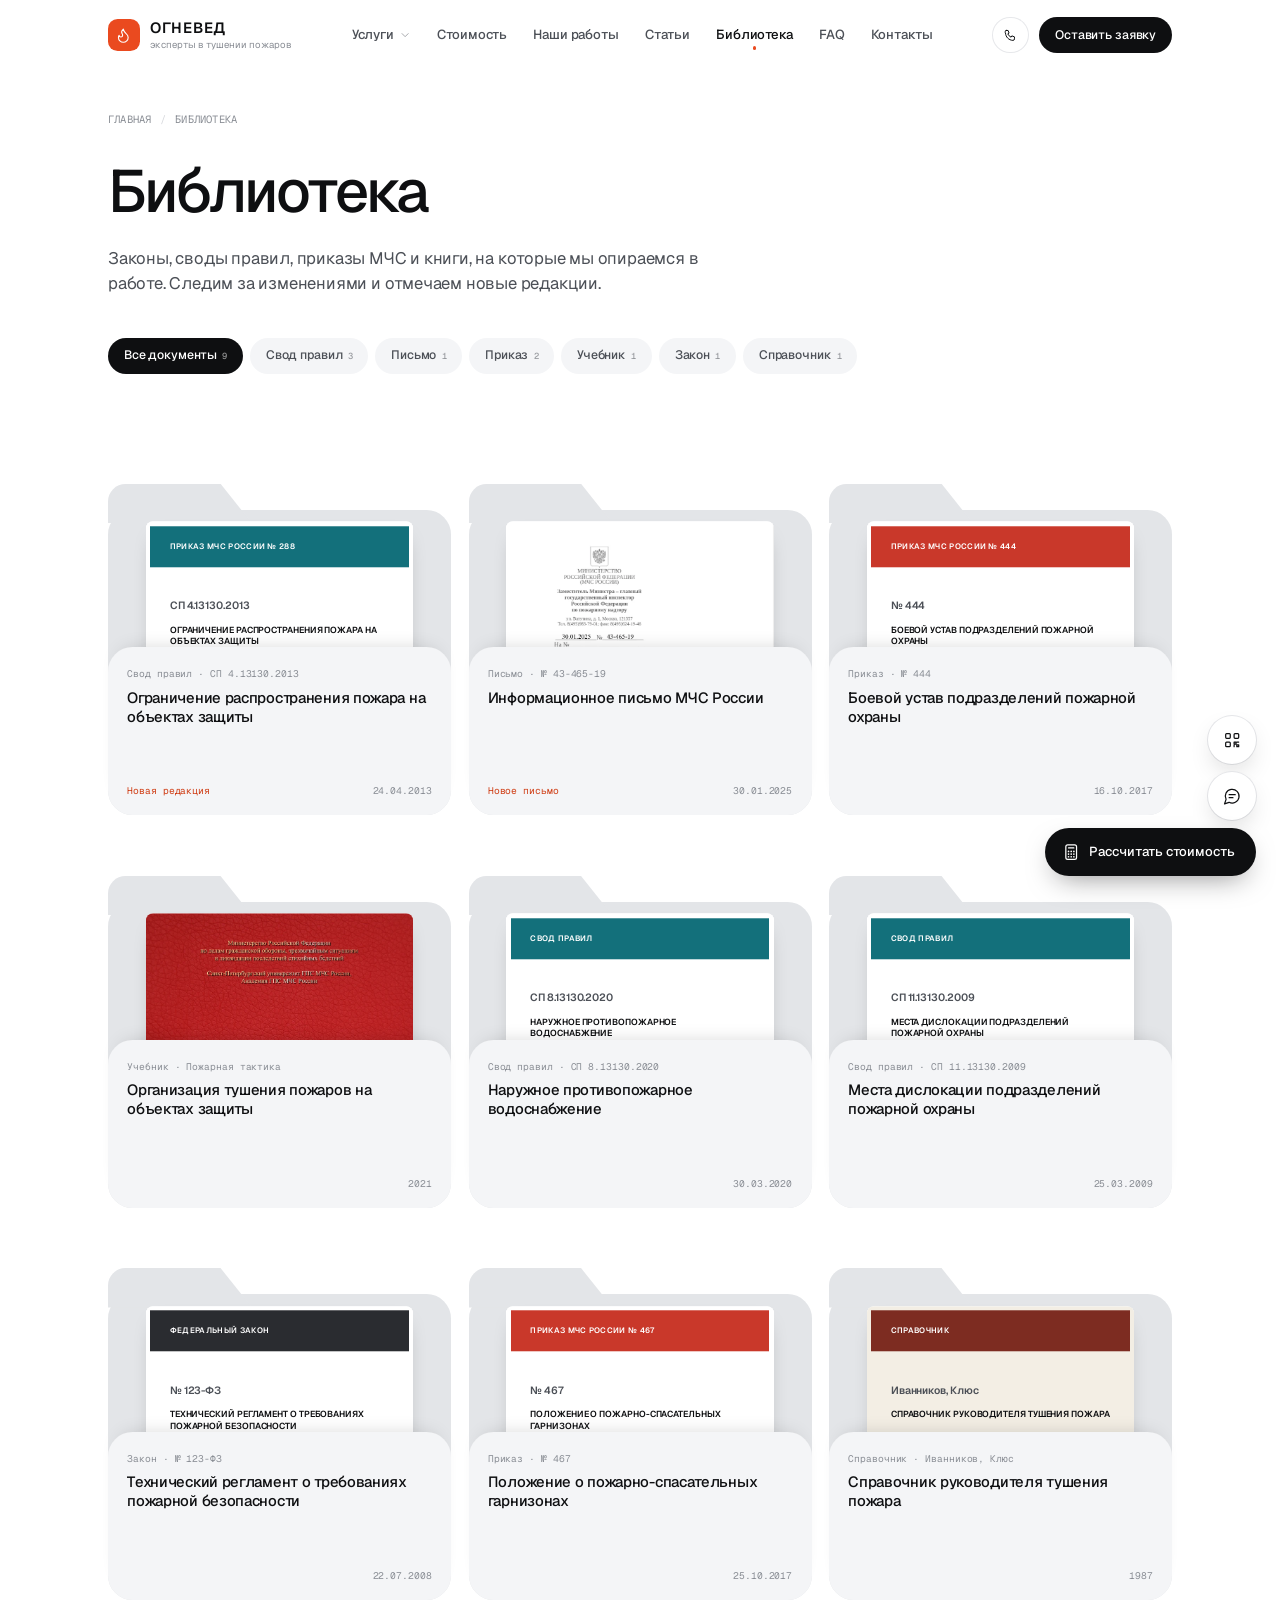
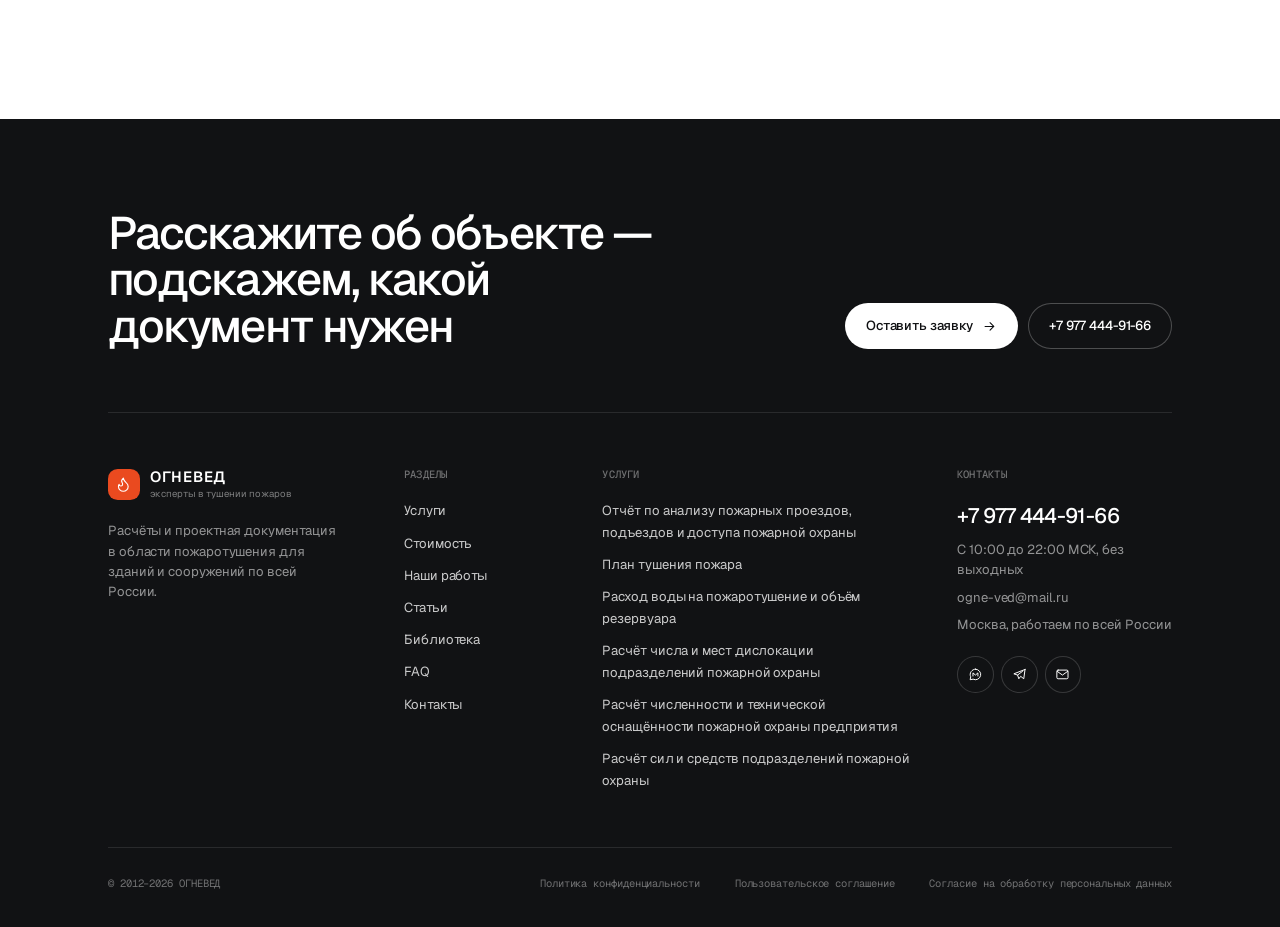
==== biblioteka.html @ 1852f943 "ОГНЕВЕД: превью главной" ====
<!doctype html>
<html lang="ru">
<head>
<meta name="robots" content="noindex, nofollow">
<meta charset="utf-8">
<meta name="viewport" content="width=device-width, initial-scale=1">
<title>Библиотека — ОГНЕВЕД</title>
<link rel="icon" href="favicon.svg" type="image/svg+xml">
<link rel="preconnect" href="https://fonts.googleapis.com"><link rel="preconnect" href="https://fonts.gstatic.com" crossorigin>
<link href="https://fonts.googleapis.com/css2?family=Geist:wght@300..700&family=Geist+Mono:wght@400;500&display=swap" rel="stylesheet">
<link rel="stylesheet" href="css/base.css">
<link rel="stylesheet" href="css/parts.css">
<link rel="stylesheet" href="css/pages.css">
</head>
<body class="inner">
<header class="hdr" id="hdr"></header>
<main id="page" data-page="biblioteka"></main>
<footer class="ftr" id="ftr"></footer>
<script src="js/data.js"></script>
<script src="js/texts.js"></script>
<script src="js/ui.js"></script>
<script src="js/cards.js"></script>
<script src="js/pages.js"></script>
</body>
</html>
---- css/base.css ----
/* ОГНЕВЕД — дизайн-система прототипа.
   Шрифт — гротеск Geist (заголовки 500 с плотным трекингом, текст 400), подписи и цифры-метки — Geist Mono.
   Масштаб: 1rem = 16px на 1920 и растёт до 2560; контейнер 76rem (≈ 18 % поля с каждой стороны). */
:root {
  --ink: #0e0f11;
  --ink-2: #4c5057;
  --mute: #8a8e95;
  --mute-2: #a3a7ad;
  --line: #e7e8eb;
  --line-2: #d6d8dc;
  --soft: #f4f5f7;
  --soft-2: #eceef1;
  --white: #fff;
  --acc: #ea4a1f;
  --acc-2: #cf3c13;
  --acc-soft: rgba(234, 74, 31, .08);
  --dark: #111214;
  --dark-2: #1a1b1e;
  --dark-3: #25272b;
  --r-sm: .75rem;
  --r: 1.25rem;
  --r-lg: 1.75rem;
  --wrap: 76rem;
  --hdr: 5rem;
  --f: 'Geist', system-ui, -apple-system, 'Segoe UI', sans-serif;
  --f-mono: 'Geist Mono', ui-monospace, 'SFMono-Regular', Menlo, Consolas, monospace;
  --ease: cubic-bezier(.22, .61, .36, 1);
  --ease-out: cubic-bezier(.16, 1, .3, 1);
}
html { font-size: 15px; -webkit-text-size-adjust: 100%; scroll-behavior: smooth; scroll-padding-top: calc(var(--hdr) + 1.5rem); }
@media (min-width: 1280px) { html { font-size: 14px; } }
@media (min-width: 1700px) { html { font-size: calc(100vw / 120); } }
@media (min-width: 2561px) { html { font-size: 21.333px; } }
*, *::before, *::after { box-sizing: border-box; }
body { margin: 0; font: 400 1rem/1.55 var(--f); letter-spacing: -.006em; color: var(--ink); background: var(--white); -webkit-font-smoothing: antialiased; -moz-osx-font-smoothing: grayscale; text-rendering: optimizeLegibility; }
img, svg { display: block; max-width: 100%; }
img { height: auto; }
a { color: inherit; text-decoration: none; }
button, input, textarea, select { font: inherit; color: inherit; letter-spacing: inherit; }
button { cursor: pointer; background: none; border: 0; padding: 0; }
h1, h2, h3, h4, p, figure, dl, dd { margin: 0; }
ul, ol { margin: 0; padding: 0; list-style: none; }
::selection { background: var(--acc); color: #fff; }
:focus-visible { outline: 2px solid var(--acc); outline-offset: 3px; border-radius: .375rem; }

.wrap { width: 100%; max-width: calc(var(--wrap) + 2.5rem); margin: 0 auto; padding: 0 1.25rem; }

/* ── типографика ── */
.h1 { font-size: 4.25rem; line-height: 1; font-weight: 500; letter-spacing: -.045em; }
.h2 { font-size: 3.25rem; line-height: 1.02; font-weight: 500; letter-spacing: -.042em; }
.h3 { font-size: 1.5rem; line-height: 1.2; font-weight: 500; letter-spacing: -.025em; }
.h1 em, .h2 em, .h3 em { font-style: normal; color: var(--mute-2); }
.lead { font-size: 1.1875rem; line-height: 1.5; color: var(--ink-2); letter-spacing: -.012em; }
.muted { color: var(--mute); }
.mono { font-family: var(--f-mono); letter-spacing: 0; }
.eyebrow { display: inline-flex; align-items: center; gap: .625rem; font: 500 .75rem/1 var(--f-mono); letter-spacing: .02em; text-transform: uppercase; color: var(--mute); }
.eyebrow::before { content: ''; flex: none; width: .375rem; height: .375rem; border-radius: 1px; background: var(--acc); }
.eyebrow--pill { padding: .6875rem 1.125rem; border: 1px solid var(--line); border-radius: 99px; background: #fff; }

/* ── секции ── */
.sec { padding: 8.5rem 0; position: relative; }
.sec + .sec { padding-top: 0; }
.sec--soft { background: var(--soft); }
.sec--soft + .sec, .sec + .sec--soft { padding-top: 8.5rem; }
/* шапка блока: метка — заголовок — пояснение */
.sh { display: grid; grid-template-columns: 13rem minmax(0, 1fr) 21rem; align-items: start; gap: 1.5rem 2.5rem; margin-bottom: 4.5rem; }
.sh > div:first-child { display: contents; }
.sh .eyebrow { grid-column: 1; padding-top: 1.0625rem; }
.sh .h2 { grid-column: 2; max-width: 40rem; }
.sh:not(:has(.sh-r)) .h2 { grid-column: 2 / -1; }
.sh-r { grid-column: 3; display: grid; gap: 1.5rem; justify-items: start; align-self: end; padding-bottom: .375rem; }
.sh-r .lead { font-size: 1rem; line-height: 1.55; color: var(--ink-2); letter-spacing: -.006em; }

/* ── кнопки: в покое нейтральные, при наведении заливаются акцентом ── */
.btn { position: relative; display: inline-flex; align-items: center; justify-content: center; gap: .625rem; height: 3.25rem; padding: 0 1.5rem; border-radius: 99px; font-weight: 500; font-size: .9375rem; letter-spacing: -.01em; white-space: nowrap; overflow: hidden; isolation: isolate; transition: color .4s var(--ease), box-shadow .4s var(--ease), background-color .4s var(--ease), transform .4s var(--ease); }
.btn::before { content: ''; position: absolute; inset: 0; z-index: -1; border-radius: inherit; background: var(--acc); transform: translateY(101%); transition: transform .55s var(--ease-out); }
.btn:hover::before { transform: none; }
.btn:active { transform: scale(.98); }
.btn--dark { background: var(--ink); color: #fff; }
.btn--line { box-shadow: inset 0 0 0 1px var(--line-2); }
.btn--line:hover { color: #fff; box-shadow: none; }
.btn--white { background: #fff; color: var(--ink); }
.btn--white:hover { color: #fff; }
.btn--soft { background: var(--soft); }
.btn--soft:hover { color: #fff; }
.btn--sm { height: 2.625rem; padding: 0 1.125rem; font-size: .875rem; }
.btn--lg { height: 3.625rem; padding: 0 1.875rem; font-size: 1rem; }
.btn--acc { background: var(--acc); color: #fff; }
.btn--acc::before { background: var(--ink); }
.btn--full { width: 100%; }
.btn svg { width: 1.0625rem; height: 1.0625rem; flex: none; }
.btn .ar { transition: transform .45s var(--ease-out); }
.btn:hover .ar { transform: translateX(3px); }
/* круглая стрелка */
.rnd { position: relative; flex: none; width: 2.75rem; height: 2.75rem; border-radius: 50%; display: grid; place-items: center; background: #fff; box-shadow: inset 0 0 0 1px var(--line); transition: background .4s var(--ease), box-shadow .4s, color .4s; }
.rnd svg { width: 1rem; height: 1rem; transition: transform .45s var(--ease-out); }
.link { display: inline-flex; align-items: center; gap: .875rem; font-weight: 500; font-size: .9375rem; white-space: nowrap; }
.link:hover .rnd, .card:hover .rnd { background: var(--ink); color: #fff; box-shadow: none; }
.link:hover .rnd svg, .card:hover .rnd svg { transform: translateX(2px); }
/* подчёркивание текста-ссылки вырастает слева */
.u-line { background: linear-gradient(currentColor, currentColor) 0 100% / 0 1px no-repeat; transition: background-size .45s var(--ease-out); }
.u-line { background: none; transition: color .3s; }
.u-line:hover { color: var(--accent, #f5312a); }

/* ── шапка ── */
.hdr { position: sticky; top: 0; z-index: 50; height: var(--hdr); background: rgba(255, 255, 255, .86); backdrop-filter: saturate(1.6) blur(14px); -webkit-backdrop-filter: saturate(1.6) blur(14px); transition: box-shadow .3s, background-color .3s; }
.hdr.is-scrolled { box-shadow: 0 1px 0 var(--line); }
/* на главной шапка лежит прямо на первом экране, стекло появляется при прокрутке */
.home .hdr:not(.is-scrolled) { background: transparent; -webkit-backdrop-filter: none; backdrop-filter: none; }
.hdr .wrap { height: 100%; display: flex; align-items: center; gap: 2.5rem; }
.logo { display: flex; align-items: center; gap: .75rem; flex: none; }
.logo-m { width: 2.25rem; height: 2.25rem; border-radius: .6875rem; background: var(--acc); display: grid; place-items: center; color: #fff; flex: none; transition: transform .5s var(--ease-out); }
.logo:hover .logo-m { transform: rotate(-8deg); }
.logo-m svg { width: 1.1875rem; height: 1.1875rem; }
.logo b { display: block; font-size: 1.0625rem; font-weight: 600; letter-spacing: .05em; line-height: 1; }
.logo small { display: block; margin-top: .3125rem; font-size: .6875rem; line-height: 1; letter-spacing: 0; color: var(--mute); }
.nav { display: flex; align-items: center; gap: .125rem; margin: 0 auto; }
.nav > a, .nav .dd > a { position: relative; white-space: nowrap; display: flex; align-items: center; gap: .375rem; height: 2.625rem; padding: 0 .875rem; font-size: .9375rem; font-weight: 500; letter-spacing: -.012em; color: var(--ink-2); border-radius: 99px; transition: color .3s, background .3s; }
.nav > a:hover, .nav .dd:hover > a { color: var(--ink); background: rgba(15, 16, 18, .045); }
.nav a.is-on { color: var(--ink); }
.nav a.is-on::after { content: ''; position: absolute; left: 50%; bottom: .25rem; width: .25rem; height: .25rem; margin-left: -.125rem; border-radius: 50%; background: var(--acc); }
.nav .dd { position: relative; }
.nav .dd > a svg { width: .875rem; height: .875rem; opacity: .6; transition: transform .35s var(--ease); }
.nav .dd:hover > a svg { transform: rotate(180deg); }
.mega { position: absolute; top: calc(100% + .875rem); left: -1.5rem; width: 46rem; padding: .625rem; background: #fff; border-radius: var(--r-lg); box-shadow: 0 2rem 4rem -1.5rem rgba(15, 16, 18, .22), 0 0 0 1px var(--line); display: grid; grid-template-columns: 1fr 1fr; gap: .125rem; opacity: 0; visibility: hidden; transform: translateY(-.5rem); transition: opacity .3s, transform .4s var(--ease-out), visibility 0s .3s; }
.mega::before { content: ''; position: absolute; left: 0; right: 0; top: -1rem; height: 1rem; }
.dd:hover .mega, .dd:focus-within .mega { opacity: 1; visibility: visible; transform: none; transition: opacity .3s, transform .4s var(--ease-out); }
.mega a { display: grid; gap: .3125rem; padding: 1rem 1.125rem; border-radius: var(--r); transition: background .25s; }
.mega a:hover { background: var(--soft); }
.mega a b { font-weight: 500; font-size: .9375rem; line-height: 1.35; letter-spacing: -.012em; }
.mega a span { font: 400 .75rem/1.3 var(--f-mono); color: var(--mute); }
.mega .all { grid-column: span 2; display: flex; align-items: center; justify-content: space-between; background: var(--soft); }
.mega .all:hover { background: var(--soft-2); }
.mega .all svg { width: 1.125rem; }
.hdr-r { display: flex; align-items: center; gap: .75rem; flex: none; }
.hdr-tel { display: grid; justify-items: end; line-height: 1.2; margin-right: .5rem; }
.hdr-tel a { font-weight: 500; font-size: 1rem; letter-spacing: -.015em; transition: color .2s; }
.hdr-tel a:hover { color: var(--acc); }
.hdr-tel small { font: 400 .6875rem/1.4 var(--f-mono); color: var(--mute); }
.ib { width: 2.625rem; height: 2.625rem; flex: none; border-radius: 50%; display: grid; place-items: center; box-shadow: inset 0 0 0 1px var(--line); transition: background .3s, color .3s, box-shadow .3s; }
.ib:hover { background: var(--ink); color: #fff; box-shadow: none; }
.ib svg { width: 1.0625rem; height: 1.0625rem; }
.burger { display: none; }
.burger i { display: block; width: 1.125rem; height: 1.5px; background: currentColor; box-shadow: 0 -5px 0 currentColor, 0 5px 0 currentColor; }

/* мобильное меню */
.mnav { position: fixed; inset: var(--hdr) 0 0; z-index: 49; background: #fff; padding: 1rem 1.25rem 2rem; overflow: auto; display: none; }
.mnav.is-open { display: block; }
.mnav > a { display: flex; justify-content: space-between; padding: 1.125rem 0; border-bottom: 1px solid var(--line); font-size: 1.375rem; font-weight: 500; letter-spacing: -.03em; }
.mnav .sub { padding: .5rem 0 .75rem; border-bottom: 1px solid var(--line); }
.mnav .sub a { display: block; padding: .5rem 0; color: var(--ink-2); }
.mnav .mn-ft { margin-top: 2rem; display: grid; gap: .75rem; }

/* ── хлебные крошки и шапка раздела ── */
.crumbs { display: flex; flex-wrap: wrap; align-items: center; gap: .5rem; font: 400 .75rem/1.4 var(--f-mono); text-transform: uppercase; letter-spacing: .02em; color: var(--mute); margin-bottom: 2.5rem; }
.crumbs a { transition: color .2s; }
.crumbs a:hover { color: var(--ink); }
.crumbs span::before { content: '/'; margin: 0 .625rem 0 .125rem; color: var(--line-2); }
.pg-h { padding: 3rem 0 5rem; }
.pg-h .h1 { max-width: 58rem; }
.pg-h .lead { margin-top: 1.75rem; max-width: 46rem; }
.pg-h .chips { margin-top: 3rem; }

/* ── место под картинку (PNG подставит заказчик) ── */
.ph { position: relative; display: grid; place-items: center; border-radius: var(--r); overflow: hidden; background-color: var(--soft-2); background-image: repeating-linear-gradient(135deg, rgba(15, 16, 18, .028) 0 1px, transparent 1px 12px); color: var(--mute); }
.ph::after { content: attr(data-ph); max-width: 80%; padding: .4375rem .75rem; border-radius: 99px; background: rgba(255, 255, 255, .88); font: 500 .6875rem/1.3 var(--f-mono); text-align: center; letter-spacing: 0; color: var(--mute); }
.ph--dark { background-color: var(--dark-3); background-image: repeating-linear-gradient(135deg, rgba(255, 255, 255, .035) 0 1px, transparent 1px 12px); }
.ph--dark::after { background: rgba(255, 255, 255, .08); color: rgba(255, 255, 255, .6); }

/* ── формы ── */
.form { display: grid; gap: .625rem; }
.fld { position: relative; display: block; }
.fld input, .fld textarea { width: 100%; height: 3.5rem; padding: 1.375rem 1.25rem .5rem; border: 0; border-radius: var(--r-sm); background: var(--soft); box-shadow: inset 0 0 0 1px transparent; outline: 0; font-size: 1rem; transition: box-shadow .3s, background .3s; }
.fld textarea { height: 7rem; resize: vertical; padding-top: 1.75rem; }
.fld span { position: absolute; left: 1.25rem; top: 1.0625rem; font-size: 1rem; color: var(--mute); pointer-events: none; transform-origin: left top; transition: transform .3s var(--ease-out), color .3s; }
.fld input:hover, .fld textarea:hover { background: var(--soft-2); }
.fld input:focus, .fld textarea:focus { background: #fff; box-shadow: inset 0 0 0 1.5px var(--ink); }
.fld input:focus + span, .fld input:not(:placeholder-shown) + span, .fld textarea:focus + span, .fld textarea:not(:placeholder-shown) + span { transform: translateY(-.625rem) scale(.75); }
.fld.err input { box-shadow: inset 0 0 0 1.5px var(--acc); }
.form .btn { margin-top: .375rem; }
.consent { font-size: .75rem; line-height: 1.5; color: var(--mute); }
.consent a { text-decoration: underline; text-underline-offset: 2px; }
.consent a:hover { color: var(--ink); }
.form-ok { display: none; text-align: center; padding: 1.5rem 0; }
.form.is-sent > *:not(.form-ok) { display: none; }
.form.is-sent .form-ok { display: block; animation: rv-in .6s var(--ease-out) both; }
.form-ok svg { width: 3rem; height: 3rem; margin: 0 auto 1rem; color: var(--acc); }
.form-ok b { display: block; font-size: 1.25rem; font-weight: 500; letter-spacing: -.02em; margin-bottom: .375rem; }
/* форма на тёмном */
.on-dark .fld input, .on-dark .fld textarea { background: rgba(255, 255, 255, .07); color: #fff; }
.on-dark .fld input:hover, .on-dark .fld textarea:hover { background: rgba(255, 255, 255, .1); }
.on-dark .fld input:focus, .on-dark .fld textarea:focus { background: rgba(255, 255, 255, .1); box-shadow: inset 0 0 0 1.5px #fff; }
.on-dark .fld span, .on-dark .consent, .on-dark .form-ok p { color: rgba(255, 255, 255, .55); }
.on-dark .consent a:hover { color: #fff; }
.on-dark .btn--dark { background: #fff; color: var(--ink); }
.on-dark .btn--dark:hover { color: #fff; }

/* ── карточка: при наведении — лёгкий подъём и мягкая тень ── */
.card { position: relative; border-radius: var(--r-lg); background: var(--soft); transition: transform .6s var(--ease-out), background-color .45s, box-shadow .6s var(--ease-out); }
.card:hover { transform: translateY(-.25rem); background: #fff; box-shadow: 0 0 0 1px rgba(15, 16, 18, .05), 0 1.75rem 3.5rem -2rem rgba(15, 16, 18, .28); }
.cover-link::after { content: ''; position: absolute; inset: 0; z-index: 1; border-radius: inherit; }

/* метки и фильтры */
.tag { display: inline-flex; align-items: center; height: 1.75rem; padding: 0 .75rem; border-radius: 99px; background: #fff; font-size: .75rem; font-weight: 500; letter-spacing: -.005em; color: var(--ink-2); white-space: nowrap; }
.tag--soft { background: var(--soft); }
.tag--acc { background: var(--acc-soft); color: var(--acc-2); }
.chips { display: flex; flex-wrap: wrap; gap: .5rem; }
.chip { display: inline-flex; align-items: center; gap: .375rem; height: 2.625rem; padding: 0 1.125rem; border-radius: 99px; background: var(--soft); font-size: .875rem; font-weight: 500; letter-spacing: -.01em; color: var(--ink-2); transition: background .3s, color .3s; }
.chip:hover { background: var(--soft-2); color: var(--ink); }
.chip.is-on { background: var(--ink); color: #fff; }
.chip sup { font: 500 .625rem/1 var(--f-mono); opacity: .55; }

/* ── появление при прокрутке: мягко снизу, по очереди внутри группы ── */
.js-rv .rv { opacity: 0; transform: translateY(1.5rem); transition: opacity .9s var(--ease-out), transform 1.1s var(--ease-out); transition-delay: calc(var(--i, 0) * 70ms); }
.js-rv .rv.is-in { opacity: 1; transform: none; }
@keyframes rv-in { from { opacity: 0; transform: translateY(.75rem); } }
@media (prefers-reduced-motion: reduce) { .js-rv .rv { opacity: 1; transform: none; transition: none; } }

/* ── подвал ── */
.ftr { background: var(--dark); color: #fff; padding: 6.5rem 0 2.5rem; }
.ftr-cta { display: grid; grid-template-columns: 1fr auto; align-items: end; gap: 2rem; padding-bottom: 4.5rem; border-bottom: 1px solid rgba(255, 255, 255, .1); }
.ftr-cta .h2 { color: #fff; max-width: 42rem; }
.ftr-cta .h2 em { color: rgba(255, 255, 255, .45); }
.ftr-cta .btns { display: flex; gap: .75rem; }
.ftr-cta + .ftr-top { padding-top: 4rem; }
.ftr-top { display: grid; grid-template-columns: 1.3fr .8fr 1.6fr 1.1fr; gap: 3rem; padding: 0 0 4rem; }
.ftr .logo small { color: rgba(255, 255, 255, .45); }
.ftr p.slog { margin-top: 1.5rem; color: rgba(255, 255, 255, .55); font-size: .9375rem; max-width: 17rem; line-height: 1.55; }
.ftr h4 { font: 500 .75rem/1 var(--f-mono); letter-spacing: .02em; text-transform: uppercase; color: rgba(255, 255, 255, .4); margin-bottom: 1.5rem; }
.ftr li + li { margin-top: .75rem; }
.ftr li a { color: rgba(255, 255, 255, .78); font-size: .9375rem; line-height: 1.45;  transition: color .25s, background-size .45s var(--ease-out); }
.ftr li a:hover { color: #fff; }
.ftr .ct a.big { display: block; font-size: 1.5rem; font-weight: 500; letter-spacing: -.03em; transition: color .2s; }
.ftr .ct a.big:hover { color: var(--acc); }
.ftr .ct p { color: rgba(255, 255, 255, .55); font-size: .9375rem; margin-top: .5rem; }
.ftr .ct p a:hover { color: #fff; }
.ftr .soc { display: flex; gap: .5rem; margin-top: 1.5rem; }
.ftr .ib { box-shadow: inset 0 0 0 1px rgba(255, 255, 255, .16); }
.ftr .ib:hover { background: #fff; color: var(--ink); }
.ftr-bot { display: flex; flex-wrap: wrap; gap: .75rem 2.5rem; padding-top: 2rem; border-top: 1px solid rgba(255, 255, 255, .1); font: 400 .75rem/1.5 var(--f-mono); color: rgba(255, 255, 255, .4); }
.ftr-bot span { margin-right: auto; }
.ftr-bot a { transition: color .2s; }
.ftr-bot a:hover { color: #fff; }

/* ── «блуждающие» кнопки ── */
.dock { position: fixed; right: 1.75rem; bottom: 1.75rem; z-index: 60; display: grid; justify-items: end; gap: .625rem; }
.dock button { position: relative; display: flex; align-items: center; justify-content: center; gap: .625rem; height: 3.375rem; min-width: 3.375rem; border-radius: 99px; background: #fff; box-shadow: 0 .75rem 2rem -.75rem rgba(15, 16, 18, .3), 0 0 0 1px var(--line); transition: background .35s, color .35s, box-shadow .35s, transform .45s var(--ease-out); }
.dock button svg { width: 1.3125rem; height: 1.3125rem; flex: none; }
.dock button:hover { background: var(--acc); color: #fff; box-shadow: 0 .75rem 2rem -.75rem rgba(234, 74, 31, .7); transform: translateY(-2px); }
.dock .d-tip { position: absolute; right: calc(100% + .75rem); top: 50%; transform: translate(.5rem, -50%); white-space: nowrap; padding: .5rem .875rem; border-radius: 99px; background: var(--ink); color: #fff; font-size: .8125rem; font-weight: 500; opacity: 0; pointer-events: none; transition: opacity .3s, transform .4s var(--ease-out); }
.dock button:hover .d-tip { opacity: 1; transform: translate(0, -50%); }
.dock .d-main { padding: 0 1.5rem 0 1.25rem; background: var(--ink); color: #fff; font-weight: 500; font-size: .9375rem; box-shadow: 0 .75rem 2rem -.75rem rgba(15, 16, 18, .5); }

/* ── всплывающие окна ── */
.modal { position: fixed; inset: 0; z-index: 100; display: grid; place-items: center; padding: 1.25rem; visibility: hidden; }
.modal::before { content: ''; position: absolute; inset: 0; background: rgba(15, 16, 18, .45); opacity: 0; transition: opacity .4s; }
.modal-box { position: relative; width: min(100%, 31rem); max-height: calc(100vh - 2.5rem); overflow: auto; background: #fff; border-radius: var(--r-lg); padding: 2.75rem; opacity: 0; transform: translateY(1.5rem) scale(.98); transition: opacity .4s var(--ease-out), transform .6s var(--ease-out); }
.modal.is-open { visibility: visible; }
.modal.is-open::before { opacity: 1; }
.modal.is-open .modal-box { opacity: 1; transform: none; }
.modal-x { position: absolute; top: 1.25rem; right: 1.25rem; z-index: 2; width: 2.625rem; height: 2.625rem; border-radius: 50%; display: grid; place-items: center; background: var(--soft); transition: background .25s, color .25s, transform .4s var(--ease-out); }
.modal-x:hover { background: var(--ink); color: #fff; transform: rotate(90deg); }
.modal-x svg { width: 1rem; }
.modal .h3 { font-size: 1.75rem; margin-bottom: .625rem; padding-right: 3rem; letter-spacing: -.035em; }
.modal .sub { color: var(--ink-2); margin-bottom: 1.75rem; }
.modal--wide .modal-box { width: min(100%, 64rem); padding: 0; background: var(--dark); }
.modal--wide .modal-x { background: rgba(255, 255, 255, .1); color: #fff; }
.modal--qr .modal-box { width: min(100%, 50rem); }
body.is-locked { overflow: hidden; }

/* QR */
.qrs { display: grid; grid-template-columns: repeat(3, 1fr); gap: .75rem; }
.qr { display: grid; justify-items: center; text-align: center; padding: 1.5rem 1rem 1.375rem; border-radius: var(--r); background: var(--soft); transition: background .3s, box-shadow .4s var(--ease-out); }
.qr:hover { background: #fff; box-shadow: 0 0 0 1px var(--line), 0 1.25rem 2.5rem -1.75rem rgba(15, 16, 18, .3); }
.qr-img { width: 100%; max-width: 10rem; aspect-ratio: 1; padding: .625rem; border-radius: var(--r-sm); background: #fff; margin-bottom: 1rem; }
.qr-img svg { width: 100%; height: 100%; }
.qr b { font-weight: 500; }
.qr small { font: 400 .75rem/1.4 var(--f-mono); color: var(--mute); margin-top: .25rem; }
.ct-line { display: flex; flex-wrap: wrap; gap: .5rem 2rem; margin-top: 1.75rem; padding-top: 1.5rem; border-top: 1px solid var(--line); font-size: .9375rem; }
.ct-line a { font-weight: 500; transition: color .2s; }
.ct-line a:hover { color: var(--acc); }

/* ── адаптив общих элементов ── */
@media (max-width: 1499px) {
  .hdr-tel { display: none; }
}
@media (max-width: 1279px) {
  .nav, .hdr-r .hdr-cta { display: none; }
  .burger { display: grid; }
  .hdr-r { margin-left: auto; }
  .hdr-tel { display: grid; }
  .ftr-top { grid-template-columns: 1fr 1fr; }
  .h1 { font-size: 3.5rem; }
  .h2 { font-size: 2.75rem; }
  .sh { grid-template-columns: 10rem minmax(0, 1fr); }
  .sh-r { grid-column: 2; }
}
@media (max-width: 1023px) {
  .sec, .sec--soft + .sec, .sec + .sec--soft { padding-top: 6rem; padding-bottom: 6rem; }
  .sec + .sec { padding-top: 0; }
  .sh { grid-template-columns: 1fr; gap: 1.25rem; margin-bottom: 3rem; }
  .sh .eyebrow, .sh .h2, .sh-r, .sh:not(:has(.sh-r)) .h2 { grid-column: 1; padding-top: 0; }
  .ftr-cta { grid-template-columns: 1fr; }
}
@media (max-width: 767px) {
  :root { --hdr: 4.25rem; }
  .sec, .sec--soft + .sec, .sec + .sec--soft { padding-top: 4.5rem; padding-bottom: 4.5rem; }
  .sec + .sec { padding-top: 0; }
  .h1 { font-size: 2.625rem; letter-spacing: -.045em; }
  .h2 { font-size: 2.25rem; letter-spacing: -.04em; }
  .h3 { font-size: 1.3125rem; }
  .lead { font-size: 1.0625rem; }
  .hdr .wrap { gap: 1rem; }
  .hdr-tel { display: none; }
  .logo small { display: none; }
  .pg-h { padding: 2rem 0 3rem; }
  .crumbs { margin-bottom: 1.5rem; }
  .ftr { padding-top: 4.5rem; }
  .ftr-cta .btns { flex-wrap: wrap; }
  .ftr-top { grid-template-columns: 1fr; gap: 2.5rem; }
  .ftr-bot { flex-direction: column; }
  .dock { right: 1rem; bottom: 1rem; grid-auto-flow: column; gap: .5rem; }
  .dock button { height: 3.25rem; min-width: 3.25rem; }
  .dock .d-main { padding: 0; width: 3.25rem; }
  .dock .d-main span, .dock .d-tip { display: none; }
  .modal { padding: 0; align-items: end; }
  .modal-box, .modal--qr .modal-box { width: 100%; max-height: 92vh; border-radius: var(--r-lg) var(--r-lg) 0 0; padding: 2.25rem 1.25rem 1.5rem; }
  .modal--wide .modal-box { width: 100%; max-height: 92vh; border-radius: var(--r-lg) var(--r-lg) 0 0; padding: 0; }
  .qrs { gap: .5rem; }
  .qr { padding: .875rem .5rem; }
  .qr small { display: none; }
}
.ftr .btn--line { box-shadow: inset 0 0 0 1px rgba(255, 255, 255, .25); color: #fff; }
.ftr .btn--line:hover { box-shadow: none; }
---- css/parts.css ----
/* Карточки и компоненты, общие для главной и разделов */
.sec--soft .card { background: #fff; }
.filt { margin: -1.5rem 0 2rem; }
.sec--soft .chip { background: #fff; }
.sec--soft .chip:hover { background: var(--soft-2); }
.sec--soft .chip.is-on { background: var(--ink); }
.card:hover .tag { background: var(--soft); }
/* картинка в карточке: при наведении медленно приближается */
.svc-ph, .obj-ph, .work-img, .art-img { position: relative; overflow: hidden; border-radius: var(--r); }
.svc-ph > img, .obj-ph > img, .work-img > img, .art-img > img { width: 100%; height: 100%; object-fit: cover; transition: transform 1.2s var(--ease-out); }
.card:hover .svc-ph > img, .card:hover .obj-ph > img, .card:hover .work-img > img, .card:hover .art-img > img { transform: scale(1.04); }

/* ── услуги (карточки) ── */
.svc-grid { display: grid; grid-template-columns: repeat(3, 1fr); gap: 1.25rem; }
.svc { display: flex; flex-direction: column; padding: .5rem; }
.svc-ph { aspect-ratio: 16 / 10.5; }
.svc-b { display: flex; flex-direction: column; flex: 1; padding: 1.5rem 1.125rem 1.125rem; }
.svc-m { display: flex; justify-content: space-between; align-items: center; font: 400 .75rem/1 var(--f-mono); color: var(--mute); margin-bottom: 1.25rem; }
.svc-t { font-size: 1.25rem; line-height: 1.25; font-weight: 500; letter-spacing: -.025em; }
.svc-d { margin-top: .75rem; font-size: .9375rem; line-height: 1.55; color: var(--ink-2); display: -webkit-box; -webkit-line-clamp: 3; -webkit-box-orient: vertical; overflow: hidden; }
.svc-f { margin-top: auto; padding-top: 1.75rem; display: flex; justify-content: space-between; align-items: flex-end; gap: 1rem; }
.svc-f small { display: block; margin-bottom: .25rem; font: 400 .6875rem/1.3 var(--f-mono); text-transform: uppercase; letter-spacing: .02em; color: var(--mute); }
.svc-f b { font-size: 1.375rem; font-weight: 500; letter-spacing: -.03em; font-variant-numeric: tabular-nums; }
.svc-f .btn { position: relative; z-index: 2; }

/* ── объекты ── */
.obj-grid { display: grid; grid-template-columns: repeat(4, 1fr); gap: 1.25rem; }
.obj { display: flex; flex-direction: column; padding: .5rem; }
.obj-ph { aspect-ratio: 1 / .8; }
.obj-b { display: flex; flex-direction: column; flex: 1; padding: 1.25rem .875rem .625rem; }
.obj-n { font: 400 .75rem/1 var(--f-mono); color: var(--mute); }
.obj-t { margin-top: .75rem; font-size: 1.1875rem; line-height: 1.25; font-weight: 500; letter-spacing: -.025em; min-height: 2.5em; }
.obj-btn { margin-top: 1.25rem; display: flex; align-items: center; justify-content: space-between; gap: 1rem; width: 100%; text-align: left; font-size: .875rem; font-weight: 500; color: var(--mute); transition: color .3s; }
.obj-btn .rnd { width: 2.375rem; height: 2.375rem; }
.obj:hover .obj-btn { color: var(--ink); }

/* ── работы ── */
.work-grid { display: grid; grid-template-columns: repeat(2, 1fr); gap: 1.25rem; }
.work { display: flex; flex-direction: column; padding: .5rem; }
.work-img { display: block; aspect-ratio: 16 / 9.5; background: var(--soft-2); }
.work-img .tag { position: absolute; left: 1rem; top: 1rem; }
.work-b { display: flex; flex-direction: column; flex: 1; padding: 1.5rem 1.25rem 1.125rem; }
.work-t { min-height: 2.5em; font-size: 1.375rem; line-height: 1.25; font-weight: 500; letter-spacing: -.03em; }
.work-dl { display: grid; grid-template-columns: 1.4fr 1fr 1fr; margin-top: 1.5rem; border-top: 1px solid var(--line); }
.work-dl > div { padding: 1rem 1rem 0 0; }
.work-dl > div + div { padding-left: 1rem; border-left: 1px solid var(--line); }
.work-dl dt { font: 400 .6875rem/1.3 var(--f-mono); text-transform: uppercase; letter-spacing: .02em; color: var(--mute); }
.work-dl dd { margin-top: .375rem; font-weight: 500; font-size: .9375rem; line-height: 1.35; letter-spacing: -.012em; }
.work-x { margin-top: auto; padding-top: 1.25rem; display: flex; gap: .5rem; font-size: .875rem; line-height: 1.5; color: var(--ink-2); }
.work-x b { color: var(--acc); font-weight: 600; }
.more { display: flex; justify-content: center; margin-top: 3rem; }

/* ── статьи ── */
.art-grid { display: grid; grid-template-columns: repeat(4, 1fr); gap: 1.25rem; }
.art { padding: .5rem; }
.art-img { aspect-ratio: 4 / 3; background: var(--soft-2); }
.art-b { padding: 1.25rem .75rem .875rem; }
.art-m { display: flex; justify-content: space-between; gap: 1rem; font: 400 .75rem/1.3 var(--f-mono); color: var(--mute); margin-bottom: .75rem; }
.art-m span { color: var(--acc-2); }
.art-t { font-size: 1.0625rem; line-height: 1.35; font-weight: 500; letter-spacing: -.018em; }

/* ── библиотека: папка, документ выезжает вверх ── */
.lib-grid { display: grid; grid-template-columns: repeat(4, 1fr); gap: 3.5rem 1.25rem; padding-top: 2.5rem; }
.folder { position: relative; display: block; aspect-ratio: 1 / .98; isolation: isolate; }
.f-back { position: absolute; inset: 9% 0 0; z-index: 0; border-radius: var(--r-lg); background: #e3e5e8; }
.f-back::before { content: ''; position: absolute; left: 0; top: -8.5%; width: 42%; height: 13%; border-radius: var(--r) var(--r) 0 0; background: #e3e5e8; clip-path: polygon(0 0, 78% 0, 100% 100%, 0 100%); }
.f-doc { position: absolute; left: 11%; right: 11%; top: 0; height: 74%; z-index: 1; border-radius: .5rem; overflow: hidden; background: #fff; box-shadow: 0 .75rem 1.5rem -.75rem rgba(15, 16, 18, .35); transform: translateY(17%); transition: transform .8s var(--ease-out); }
.f-doc img { width: 100%; height: 100%; object-fit: cover; object-position: top; }
.folder:hover .f-doc { transform: translateY(-16%) rotate(-1.5deg); }
.f-front { position: absolute; left: 0; right: 0; bottom: 0; height: 50%; z-index: 2; display: flex; flex-direction: column; padding: 1.5rem 1.375rem 1.25rem; border-radius: var(--r-lg); background: var(--soft); box-shadow: 0 -.75rem 1.5rem -1.25rem rgba(15, 16, 18, .3); transition: background .45s, box-shadow .6s var(--ease-out); }
.folder:hover .f-front { background: #fff; box-shadow: 0 0 0 1px rgba(15, 16, 18, .05), 0 1.5rem 3rem -2rem rgba(15, 16, 18, .35); }
.f-k { font: 400 .6875rem/1.3 var(--f-mono); color: var(--mute); }
.f-t { margin-top: .5rem; font-size: 1.0625rem; line-height: 1.3; font-weight: 500; letter-spacing: -.02em; display: -webkit-box; -webkit-line-clamp: 2; -webkit-box-orient: vertical; overflow: hidden; }
.f-d { margin-top: auto; display: flex; align-items: center; gap: .75rem; font: 400 .6875rem/1.3 var(--f-mono); color: var(--mute); }
.f-d em { font-style: normal; color: var(--acc-2); }
.f-d time { margin-left: auto; }
.sec--soft .f-front { background: #fff; }
.sec--soft .f-back, .sec--soft .f-back::before { background: #e1e3e6; }
/* стилизованные обложки нормативов */
.cv { height: 100%; display: flex; flex-direction: column; padding: 9%; background: #fff; }
.cv-h { margin: -9% -9% 0; padding: 7% 9%; font-size: .5625rem; line-height: 1.3; font-weight: 600; letter-spacing: .04em; text-transform: uppercase; color: #fff; }
.cv--teal .cv-h { background: #13707b; } .cv--red .cv-h { background: #c9382a; } .cv--dark .cv-h { background: #2a2c30; } .cv--paper { background: #f3eee4; } .cv--paper .cv-h { background: #7d2c21; }
.cv-n { margin-top: 14%; font-size: .75rem; font-weight: 600; color: var(--ink-2); }
.cv-t { margin-top: 5%; font-size: .625rem; line-height: 1.35; font-weight: 600; text-transform: uppercase; color: var(--ink); }
.cv-l { margin-top: 10%; display: grid; gap: 5px; }
.cv-l i { height: 2px; border-radius: 2px; background: #e6e7ea; }
.cv-l i:nth-child(2n) { margin-right: 30%; }

/* ── вопросы: строки на тонких линиях ── */
.faq-list { border-top: 1px solid var(--line-2); }
.acc-i { border-bottom: 1px solid var(--line-2); }
.acc-q { width: 100%; display: flex; align-items: center; justify-content: space-between; gap: 2rem; padding: 1.75rem 0; text-align: left; font-size: 1.25rem; line-height: 1.3; font-weight: 500; letter-spacing: -.025em; }
.acc-q span { transition: transform .5s var(--ease-out); }
.acc-q:hover span { transform: translateX(.25rem); }
.acc-q i { flex: none; width: 2.5rem; height: 2.5rem; border-radius: 50%; display: grid; place-items: center; box-shadow: inset 0 0 0 1px var(--line-2); transition: transform .5s var(--ease-out), background .35s, color .35s, box-shadow .35s; }
.acc-q i svg { width: 1rem; height: 1rem; }
.acc-q:hover i { background: #fff; box-shadow: inset 0 0 0 1px transparent, 0 .5rem 1rem -.5rem rgba(15, 16, 18, .25); }
.acc-i.is-open .acc-q i { transform: rotate(45deg); background: var(--ink); color: #fff; box-shadow: none; }
.acc-a { display: grid; grid-template-rows: 0fr; transition: grid-template-rows .55s var(--ease-out); }
.acc-i.is-open .acc-a { grid-template-rows: 1fr; }
.acc-a > div { overflow: hidden; }
.acc-a p { padding: 0 5rem 2rem 0; font-size: 1.0625rem; line-height: 1.6; color: var(--ink-2); opacity: 0; transform: translateY(-.375rem); transition: opacity .3s, transform .5s var(--ease-out); }
.acc-i.is-open .acc-a p { opacity: 1; transform: none; transition-delay: .1s; }

/* ── калькулятор (тёмная панель) ── */
.calc { display: grid; grid-template-columns: minmax(0, 1fr) 25rem; border-radius: 2rem; overflow: hidden; background: var(--dark); color: #fff; }
.calc-main { display: flex; flex-direction: column; min-height: 35rem; padding: 2.75rem 3rem; }
.calc-steps { display: flex; flex-wrap: wrap; gap: .5rem; margin-bottom: 2.5rem; }
.cs { display: flex; align-items: center; gap: .625rem; height: 2.625rem; padding: 0 1.125rem 0 .4375rem; border-radius: 99px; background: rgba(255, 255, 255, .06); color: rgba(255, 255, 255, .6); font-size: .875rem; font-weight: 500; transition: background .3s, color .3s; }
.cs i { width: 1.75rem; height: 1.75rem; border-radius: 50%; display: grid; place-items: center; background: rgba(255, 255, 255, .1); font: 500 .75rem/1 var(--f-mono); font-style: normal; transition: background .3s; }
.cs:hover { color: #fff; }
.cs.is-done { color: rgba(255, 255, 255, .85); }
.cs.is-on { background: #fff; color: var(--ink); }
.cs.is-on i { background: var(--acc); color: #fff; }
.calc-body { flex: 1; }
.calc-body > * { animation: rv-in .5s var(--ease-out) both; }
.calc-q { margin: 2rem 0 1rem; font-size: 1.125rem; font-weight: 500; letter-spacing: -.02em; }
.calc-q:first-child { margin-top: 0; }
.opts { display: grid; grid-template-columns: 1fr 1fr; gap: .5rem; }
.opts--1 { grid-template-columns: 1fr; }
.opt { position: relative; display: flex; align-items: center; gap: 1rem; padding: 1.125rem 1.25rem; border-radius: 1rem; background: rgba(255, 255, 255, .05); box-shadow: inset 0 0 0 1px transparent; cursor: pointer; transition: background .3s, box-shadow .3s; }
.opt:hover { background: rgba(255, 255, 255, .09); }
.opt.is-on { background: rgba(234, 74, 31, .12); box-shadow: inset 0 0 0 1.5px var(--acc); }
.opt input { position: absolute; opacity: 0; pointer-events: none; }
.opt i { position: relative; flex: none; width: 1.25rem; height: 1.25rem; border-radius: 50%; box-shadow: inset 0 0 0 1.5px rgba(255, 255, 255, .35); transition: box-shadow .3s, background .3s; }
.opt.is-on i { box-shadow: inset 0 0 0 1.5px var(--acc); }
.opt.is-on i::after { content: ''; position: absolute; inset: .3125rem; border-radius: 50%; background: var(--acc); }
.opt--chk i { border-radius: .375rem; }
.opt--chk.is-on i { background: var(--acc); }
.opt--chk.is-on i::after { inset: .1875rem .375rem .375rem; border-radius: 0; background: none; border: solid #fff; border-width: 0 1.5px 1.5px 0; transform: rotate(45deg); }
.opt span { display: grid; gap: .25rem; }
.opt b { font-size: .9375rem; line-height: 1.35; font-weight: 500; letter-spacing: -.012em; }
.opt small { font: 400 .75rem/1.35 var(--f-mono); color: rgba(255, 255, 255, .5); }
.seg { display: flex; flex-wrap: wrap; gap: .5rem; }
.seg button { height: 2.625rem; padding: 0 1.125rem; border-radius: 99px; background: rgba(255, 255, 255, .06); color: rgba(255, 255, 255, .75); font-size: .875rem; font-weight: 500; transition: background .3s, color .3s; }
.seg button:hover { background: rgba(255, 255, 255, .12); color: #fff; }
.seg button.is-on { background: #fff; color: var(--ink); }
.calc-nav { display: flex; justify-content: space-between; align-items: center; gap: 1rem; margin-top: 2.5rem; padding-top: 1.75rem; border-top: 1px solid rgba(255, 255, 255, .1); }
.calc-hint { font: 400 .75rem/1.4 var(--f-mono); color: rgba(255, 255, 255, .45); }
.calc .btn--line { box-shadow: inset 0 0 0 1px rgba(255, 255, 255, .25); color: #fff; }
.calc .btn--line:hover { box-shadow: none; }
.calc-res { display: flex; flex-direction: column; padding: 2.75rem 2.5rem 2.25rem; background: var(--dark-2); }
.calc-res .eyebrow { color: rgba(255, 255, 255, .55); }
.calc-sum { display: flex; flex-wrap: wrap; align-items: baseline; gap: 0 .5rem; margin: 1.5rem 0 1.75rem; font-size: 2.75rem; line-height: 1.05; font-weight: 500; letter-spacing: -.05em; font-variant-numeric: tabular-nums; }
.calc-sum i { font-style: normal; font-weight: 300; color: rgba(255, 255, 255, .35); }
.calc-dl > div { display: grid; grid-template-columns: 6rem 1fr; gap: 1rem; padding: .875rem 0; border-top: 1px solid rgba(255, 255, 255, .1); font-size: .9375rem; }
.calc-dl dt { font: 400 .6875rem/1.9 var(--f-mono); text-transform: uppercase; letter-spacing: .02em; color: rgba(255, 255, 255, .45); }
.calc-dl dd { font-weight: 500; letter-spacing: -.012em; }
.calc-note { margin-top: .75rem; font-size: .8125rem; line-height: 1.5; color: rgba(255, 255, 255, .45); }
.calc-form { margin-top: auto; padding-top: 2rem; }

/* ── прайс ── */
.plist { display: grid; grid-template-columns: 24rem minmax(0, 1fr); gap: 5rem; margin-top: 5rem; align-items: start; }
.plist-l { display: grid; justify-items: start; gap: 1.25rem; position: sticky; top: calc(var(--hdr) + 2rem); }
.plist-l .btn { margin-top: .75rem; }
.plist-r li { position: relative; display: flex; align-items: center; justify-content: space-between; gap: 2rem; padding: 1.375rem 0; border-bottom: 1px solid var(--line); }
.plist-r li:first-child { border-top: 1px solid var(--line); }
.plist-r li { transition: background-color .35s; }
.plist-r li:hover { background: var(--soft, #f4f5f6); }
.plist-r a { display: grid; gap: .375rem; }
.plist-r a b { font-size: 1.0625rem; font-weight: 500; letter-spacing: -.02em; transition: color .3s; }
.plist-r a span { font: 400 .75rem/1.3 var(--f-mono); color: var(--mute); }
.plist-r a:hover b { color: var(--acc); }
.plist-r strong { font-size: 1.1875rem; font-weight: 500; letter-spacing: -.03em; white-space: nowrap; font-variant-numeric: tabular-nums; }

/* ── блок-приглашение ── */
.cta { display: grid; grid-template-columns: 1.1fr 1fr; gap: 4rem; padding: 4rem; border-radius: 2rem; background: var(--dark); color: #fff; }
.cta .h2 { color: #fff; }
.cta .h2 em { color: rgba(255, 255, 255, .45); }
.cta .lead { color: rgba(255, 255, 255, .65); margin-top: 1.5rem; }
.cta-tel { display: grid; gap: .375rem; margin-top: 2.5rem; }
.cta-tel a { font-size: 1.75rem; font-weight: 500; letter-spacing: -.03em; transition: color .2s; }
.cta-tel a:hover { color: var(--acc); }
.cta-tel span { font: 400 .75rem/1.4 var(--f-mono); color: rgba(255, 255, 255, .5); }

/* ── адаптив ── */
@media (max-width: 1279px) {
  .svc-grid { grid-template-columns: repeat(2, 1fr); }
  .obj-grid, .art-grid, .lib-grid { grid-template-columns: repeat(3, 1fr); }
  .calc { grid-template-columns: 1fr; }
  .calc-res { padding: 2.25rem 3rem; }
  .plist { grid-template-columns: 1fr; gap: 2.5rem; }
  .plist-l { position: static; }
}
@media (max-width: 1023px) {
  .work-grid { grid-template-columns: 1fr; }
  .obj-grid, .art-grid, .lib-grid { grid-template-columns: repeat(2, 1fr); }
  .cta { grid-template-columns: 1fr; gap: 2.5rem; padding: 3rem 2rem; }
}
@media (max-width: 767px) {
  .svc-grid { grid-template-columns: 1fr; }
  .obj-grid { gap: .625rem; }
  .obj { padding: .375rem; }
  .obj-b { padding: 1rem .5rem .375rem; }
  .obj-t { font-size: 1rem; }
  .obj-btn { font-size: .8125rem; }
  .obj-btn .rnd { width: 2.25rem; height: 2.25rem; }
  .work-dl { grid-template-columns: 1fr 1fr; row-gap: .75rem; }
  .work-dl > div:first-child { grid-column: 1 / -1; padding-right: 0; }
  .work-dl > div:nth-child(2) { padding-left: 0; border-left: 0; }
  .art-grid { grid-template-columns: 1fr; }
  .lib-grid { gap: 2.5rem .625rem; }
  .f-front { padding: 1rem .875rem .875rem; }
  .f-t { font-size: .875rem; }
  .f-k, .f-d { display: none; }
  .f-front { height: 46%; justify-content: center; }
  .acc-q { font-size: 1.0625rem; padding: 1.25rem 0; gap: 1rem; }
  .acc-a p { padding: 0 0 1.5rem; font-size: 1rem; }
  .calc-main { padding: 2rem 1.25rem; min-height: 0; }
  .calc-res { padding: 2rem 1.25rem; }
  .opts { grid-template-columns: 1fr; }
  .calc-nav { flex-wrap: wrap; }
  .calc-sum { font-size: 2.125rem; }
  .cta { padding: 2.5rem 1.25rem; }
}

/* телефон: длинные ряды карточек — горизонтальная прокрутка вместо столбика */
@media (max-width: 767px) {
  .svc-grid, .art-grid:not(.art-grid--3) { display: flex; gap: .625rem; margin: 0 -1.25rem; padding: .375rem 1.25rem 1rem; overflow-x: auto; scroll-snap-type: x mandatory; scroll-padding: 0 1.25rem; scrollbar-width: none; }
  .svc-grid::-webkit-scrollbar, .art-grid:not(.art-grid--3)::-webkit-scrollbar { display: none; }
  .svc-grid > *, .art-grid:not(.art-grid--3) > * { flex: 0 0 84%; scroll-snap-align: start; }
  .art-grid:not(.art-grid--3) > * { flex-basis: 72%; }
  .card:hover { transform: none; }
}
---- css/pages.css ----
/* Разделы и шаблонные страницы */
.sec--top { padding-top: 0; }
.pg-h + .sec--soft, .wrap + .sec { padding-top: 8.5rem; }
.note { font-size: .8125rem; color: var(--mute); }

/* списки с галочками */
.ticks { display: grid; gap: .875rem; }
.ticks li { position: relative; padding-left: 2rem; font-size: 1.0625rem; line-height: 1.5; }
.ticks li::before { content: ''; position: absolute; left: .125rem; top: .4em; width: .875rem; height: .5rem; border: solid var(--acc); border-width: 0 0 2px 2px; transform: rotate(-45deg); }
.ticks--sm { gap: .5rem; }
.ticks--sm li { font-size: .9375rem; color: var(--ink-2); }

/* пары «название — значение» */
.kv { display: grid; grid-template-columns: repeat(3, 1fr); }
.kv > div { padding: 1.125rem 1.25rem 0 0; }
.kv > div + div { padding-left: 1.25rem; border-left: 1px solid var(--line); }
.kv dt { font: 400 .6875rem/1.3 var(--f-mono); text-transform: uppercase; letter-spacing: .02em; color: var(--mute); }
.kv dd { margin-top: .5rem; font-size: 1.0625rem; font-weight: 500; letter-spacing: -.02em; line-height: 1.35; }
.kv--row { grid-template-columns: repeat(4, max-content); margin-top: 2.5rem; padding-top: .25rem; border-top: 1px solid var(--line); }
.kv--row > div { padding-right: 2.5rem; }
.kv--row > div + div { padding-left: 2.5rem; }
.status { display: inline-flex; align-items: center; gap: .5rem; }
.status::before { content: ''; width: .5rem; height: .5rem; border-radius: 50%; background: #2fa66a; }
.sr-btns { display: flex; flex-wrap: wrap; gap: .75rem; position: relative; z-index: 2; }

/* ── 2 · список услуг ── */
.svc-rows { display: grid; gap: 1.25rem; }
.svc-row { display: grid; grid-template-columns: 27rem minmax(0, 1fr); gap: 1rem; padding: .625rem; }
.sr-ph { min-height: 22rem; }
.sr-b { display: flex; flex-direction: column; padding: 1.75rem 2rem 1.5rem 1.75rem; }
.sr-t { font-size: 1.75rem; line-height: 1.15; font-weight: 500; letter-spacing: -.035em; max-width: 44rem; }
.sr-d { margin: 1rem 0 1.5rem; max-width: 44rem; color: var(--ink-2); line-height: 1.55; }
.sr-f { margin-top: auto; padding-top: 1.75rem; display: flex; align-items: flex-end; justify-content: space-between; gap: 1.5rem; }
.sr-f small { display: block; margin-bottom: .25rem; font: 400 .6875rem/1.3 var(--f-mono); text-transform: uppercase; letter-spacing: .02em; color: var(--mute); }
.sr-f b { font-size: 1.5rem; font-weight: 500; letter-spacing: -.035em; font-variant-numeric: tabular-nums; }

/* ── 3 · страница услуги ── */
.svc-hero { display: grid; grid-template-columns: minmax(0, 1fr) 31rem; gap: 4rem; align-items: start; }
.svc-hero .eyebrow { margin-bottom: 1.5rem; }
.svc-hero .h1 { font-size: 3.5rem; }
.svc-hero .lead { margin: 1.75rem 0 2.5rem; max-width: 40rem; }
.svc-hero-r { padding: .625rem; border-radius: 2rem; background: var(--soft); }
.svc-hero-ph { aspect-ratio: 1 / .78; border-radius: 1.5rem; }
.svc-hero-r .kv { padding: .5rem 1rem 1rem; }
.when { display: grid; grid-template-columns: repeat(4, 1fr); gap: 1.25rem; }
.when-i { display: flex; flex-direction: column; gap: 2.5rem; padding: 1.75rem; border-radius: var(--r-lg); background: #fff; }
.when-i .tag { align-self: flex-start; }
.when-i p { font-size: 1.0625rem; line-height: 1.45; font-weight: 500; letter-spacing: -.02em; }
.split { display: grid; grid-template-columns: minmax(0, 1fr) minmax(0, 1.35fr); gap: 4rem; align-items: start; }
.split-l { position: sticky; top: calc(var(--hdr) + 2.5rem); }
.split-l .eyebrow { margin-bottom: 1.5rem; }
.steps li { display: grid; grid-template-columns: 4.5rem minmax(0, 1fr); align-items: baseline; padding: 1.75rem 0; border-bottom: 1px solid var(--line); }
.steps li:first-child { border-top: 1px solid var(--line); }
.steps span { font: 500 .8125rem/1 var(--f-mono); color: var(--acc); }
.steps p { font-size: 1.375rem; line-height: 1.3; font-weight: 500; letter-spacing: -.03em; }
.two { display: grid; grid-template-columns: 1fr 1fr; gap: 1.25rem; }
.two-card { display: flex; flex-direction: column; gap: 1.5rem; padding: 2.75rem; border-radius: 2rem; background: var(--soft); }
.two-card--dark { background: var(--dark); color: #fff; }
.two-card--dark p { color: rgba(255, 255, 255, .72); font-size: 1.0625rem; line-height: 1.6; }
.two-card--dark .eyebrow { margin-top: auto; color: rgba(255, 255, 255, .6); }
.two-card--dark .chip { background: rgba(255, 255, 255, .08); color: #fff; }
.two-card--dark .chip:hover { background: var(--acc); }

/* ── 5 · проект ── */
.pg-h .eyebrow + .h1 { margin-top: 1.5rem; }
.wp-img { aspect-ratio: 21 / 9; border-radius: 2rem; overflow: hidden; background: var(--soft); }
.wp-img img { width: 100%; height: 100%; object-fit: cover; }
.work-page { display: grid; grid-template-columns: minmax(0, 1fr) 24rem; gap: 5rem; align-items: start; }
.side-card { position: sticky; top: calc(var(--hdr) + 1.5rem); display: grid; gap: .625rem; padding: 1.75rem; border-radius: var(--r-lg); background: var(--soft); }
.side-card .eyebrow { margin-bottom: .5rem; }
.sc-svc { display: grid; gap: .25rem; padding: 1rem 1.125rem; margin-bottom: .75rem; border-radius: var(--r); background: #fff; transition: box-shadow .3s; }
.sc-svc:hover { box-shadow: 0 0 0 1px rgba(234, 74, 31, .35), 0 0 0 5px var(--acc-soft); }
.sc-svc b { font-weight: 500; line-height: 1.35; letter-spacing: -.015em; }
.sc-svc span { font: 400 .75rem/1.4 var(--f-mono); color: var(--mute); }
.side-card--list .sc-svc { margin-bottom: 0; }

/* текст статьи / проекта */
.prose { max-width: 46rem; }
.prose h2 { margin: 3rem 0 1rem; font-size: 1.875rem; line-height: 1.15; font-weight: 500; letter-spacing: -.035em; scroll-margin-top: calc(var(--hdr) + 1.5rem); }
.prose h2:first-child { margin-top: 0; }
.prose p { font-size: 1.125rem; line-height: 1.7; color: var(--ink-2); }
.prose p + p { margin-top: 1rem; }
.prose b { color: var(--ink); font-weight: 600; }
.prose-cta { margin-top: 3.5rem; padding: 2rem; border-radius: var(--r-lg); background: var(--soft); }
.prose-cta b { font-size: 1.25rem; font-weight: 500; letter-spacing: -.025em; }
.prose-cta p { margin: .5rem 0 1.25rem; font-size: 1rem; }

/* ── 6 · статьи ── */
.work-grid--3 { grid-template-columns: repeat(3, 1fr); }
.work-grid--3 .work-t { font-size: 1.1875rem; }
.work-grid--3 .work-dl { grid-template-columns: 1fr 1fr; }
.work-grid--3 .work-dl > div:first-child { grid-column: 1 / -1; padding-right: 0; }
.work-grid--3 .work-dl > div:nth-child(2) { padding-left: 0; border-left: 0; }
.lib-grid--3 { grid-template-columns: repeat(3, 1fr); gap: 4rem 1.25rem; }
.art-top { display: grid; grid-template-columns: 1fr 1fr; gap: 1.25rem; margin-bottom: 1.25rem; }
.art--big .art-img { aspect-ratio: 16 / 10; }
.art--big .art-b { padding: 1.5rem 1.25rem 1.25rem; }
.art--big .art-t { font-size: 1.625rem; line-height: 1.2; letter-spacing: -.035em; }
.art-d { margin-top: .75rem; color: var(--ink-2); line-height: 1.55; }
.art-grid--3 { grid-template-columns: repeat(3, 1fr); }

/* ── 7 · статья ── */
.art-head { max-width: 60rem; }
.art-head .art-m { justify-content: flex-start; gap: 1.25rem; margin-bottom: 1.75rem; font-size: .875rem; }
.art-head .lead { margin-top: 1.75rem; max-width: 46rem; }
.art-cover { aspect-ratio: 21 / 9; border-radius: 2rem; overflow: hidden; background: var(--soft); }
.art-cover img { width: 100%; height: 100%; object-fit: cover; }
.article { display: grid; grid-template-columns: 14rem minmax(0, 1fr) 17rem; gap: 4rem; align-items: start; }
.toc { position: sticky; top: calc(var(--hdr) + 2rem); }
.toc ol { margin-top: 1.25rem; display: grid; gap: .875rem; counter-reset: t; }
.toc li { counter-increment: t; display: grid; grid-template-columns: 1.75rem 1fr; font-size: .9375rem; line-height: 1.4; }
.toc li::before { content: '0' counter(t); font: 500 .75rem/1.9 var(--f-mono); color: var(--acc); }
.toc a { color: var(--ink-2); transition: color .2s; }
.toc a:hover { color: var(--ink); }

/* ── 9 · книга ── */
.book { display: grid; grid-template-columns: 26rem minmax(0, 1fr); gap: 5rem; align-items: start; }
.book-cv { display: grid; place-items: center; padding: 3.5rem 3rem; border-radius: 2rem; background: var(--soft); }
.book-doc { width: 100%; aspect-ratio: 1 / 1.38; border-radius: .5rem; overflow: hidden; background: #fff; box-shadow: 0 2rem 3rem -1.75rem rgba(15, 16, 18, .45); transform: rotate(-2deg); transition: transform .6s var(--ease); }
.book-cv:hover .book-doc { transform: rotate(0) translateY(-.5rem); }
.book-doc img { width: 100%; height: 100%; object-fit: cover; object-position: top; }
.book-doc .cv-h { font-size: .875rem; }
.book-doc .cv-n { font-size: 1.125rem; }
.book-doc .cv-t { font-size: 1rem; }
.book-doc .cv-l { gap: 10px; }
.book-doc .cv-l i { height: 4px; }
.book-info .eyebrow { margin-bottom: 1.5rem; }
.book-info .h1 { font-size: 3rem; max-width: 46rem; }
.book-info .kv--row { margin: 2rem 0; }
.book-info .lead { max-width: 44rem; }
.book-news { margin-top: 1.25rem; }
.book-svc { margin-top: 2.5rem; }
.book-svc .eyebrow { margin-bottom: 1rem; }
.book-info .sr-btns { margin: 2.5rem 0 1.25rem; }

/* ── 10 · контакты ── */
.contacts { display: grid; grid-template-columns: minmax(0, 1fr) 31rem; gap: 1.25rem; align-items: start; }
.ct-l { display: grid; gap: 1.25rem; }
.ct-main { display: grid; gap: .75rem; padding: 2.5rem; border-radius: 2rem; background: var(--dark); color: #fff; }
.ct-main .eyebrow { color: rgba(255, 255, 255, .6); }
.ct-main a { font-size: 3.5rem; line-height: 1.05; font-weight: 500; letter-spacing: -.05em; transition: color .2s; }
.ct-main a:hover { color: var(--acc); }
.ct-main span { color: rgba(255, 255, 255, .6); }
.ct-grid { display: grid; grid-template-columns: 1fr 1fr; gap: 1.25rem; }
.ct-grid > div { display: grid; align-content: start; gap: .875rem; padding: 1.75rem; border-radius: var(--r-lg); background: var(--soft); font-size: 1.0625rem; line-height: 1.45; }
.ct-grid a { font-weight: 500; transition: color .2s; }
.ct-grid a:hover { color: var(--acc); }
.ct-qr { padding: 1.75rem; border-radius: var(--r-lg); background: var(--soft); }
.ct-qr .h3 { margin-bottom: 1.25rem; }
.ct-qr .qr { background: #fff; }
.ct-form { position: sticky; top: calc(var(--hdr) + 1.5rem); padding: 2.5rem; border-radius: 2rem; box-shadow: 0 0 0 1px var(--line); }
.ct-form .muted { margin: .5rem 0 1.75rem; }

/* ── адаптив ── */
@media (max-width: 1279px) {
  .svc-row { grid-template-columns: 20rem minmax(0, 1fr); }
  .svc-hero { grid-template-columns: 1fr 24rem; gap: 2.5rem; }
  .svc-hero .h1 { font-size: 2.75rem; }
  .when { grid-template-columns: repeat(2, 1fr); }
  .split { grid-template-columns: 1fr; gap: 2.5rem; }
  .split-l { position: static; }
  .work-page { grid-template-columns: 1fr; gap: 3rem; }
  .side-card { position: static; }
  .article { grid-template-columns: minmax(0, 1fr) 16rem; gap: 3rem; }
  .toc { display: none; }
  .art-grid--3, .work-grid--3, .lib-grid--3 { grid-template-columns: repeat(2, 1fr); }
  .book { grid-template-columns: 20rem minmax(0, 1fr); gap: 3rem; }
  .contacts { grid-template-columns: 1fr; }
  .ct-form { position: static; }
}
@media (max-width: 1023px) {
  .svc-row { grid-template-columns: 1fr; }
  .sr-ph { min-height: 0; aspect-ratio: 16 / 9; }
  .svc-hero { grid-template-columns: 1fr; }
  .two { grid-template-columns: 1fr; }
  .article { grid-template-columns: 1fr; }
  .book { grid-template-columns: 1fr; }
  .book-cv { max-width: 26rem; }
  .kv--row { grid-template-columns: repeat(2, 1fr); row-gap: 1rem; }
  .kv--row > div:nth-child(3) { padding-left: 0; border-left: 0; }
}
@media (max-width: 767px) {
  .pg-h + .sec--soft, .wrap + .sec { padding-top: 4.5rem; }
  .sr-b { padding: 1.25rem .75rem .75rem; }
  .sr-t { font-size: 1.375rem; }
  .sr-f { flex-direction: column; align-items: flex-start; }
  .svc-hero .h1, .book-info .h1 { font-size: 2.125rem; }
  .kv { grid-template-columns: 1fr 1fr; row-gap: 1rem; }
  .kv > div:nth-child(3) { padding-left: 0; border-left: 0; }
  .kv--row > div { padding-right: 1rem; }
  .kv--row > div + div { padding-left: 1rem; }
  .when { grid-template-columns: 1fr; }
  .when-i { gap: 1.25rem; }
  .steps li { grid-template-columns: 3rem minmax(0, 1fr); padding: 1.25rem 0; }
  .steps p { font-size: 1.125rem; }
  .two-card { padding: 1.75rem 1.25rem; }
  .wp-img, .art-cover { aspect-ratio: 4 / 3; border-radius: var(--r-lg); }
  .prose h2 { font-size: 1.5rem; }
  .prose p { font-size: 1.0625rem; }
  .art-grid--3, .work-grid--3, .art-top { grid-template-columns: 1fr; }
  .art--big .art-t { font-size: 1.25rem; }
  .ct-main { padding: 1.75rem 1.25rem; }
  .ct-main a { font-size: 2.25rem; }
  .ct-grid { grid-template-columns: 1fr; }
  .ct-form { padding: 1.75rem 1.25rem; }
}
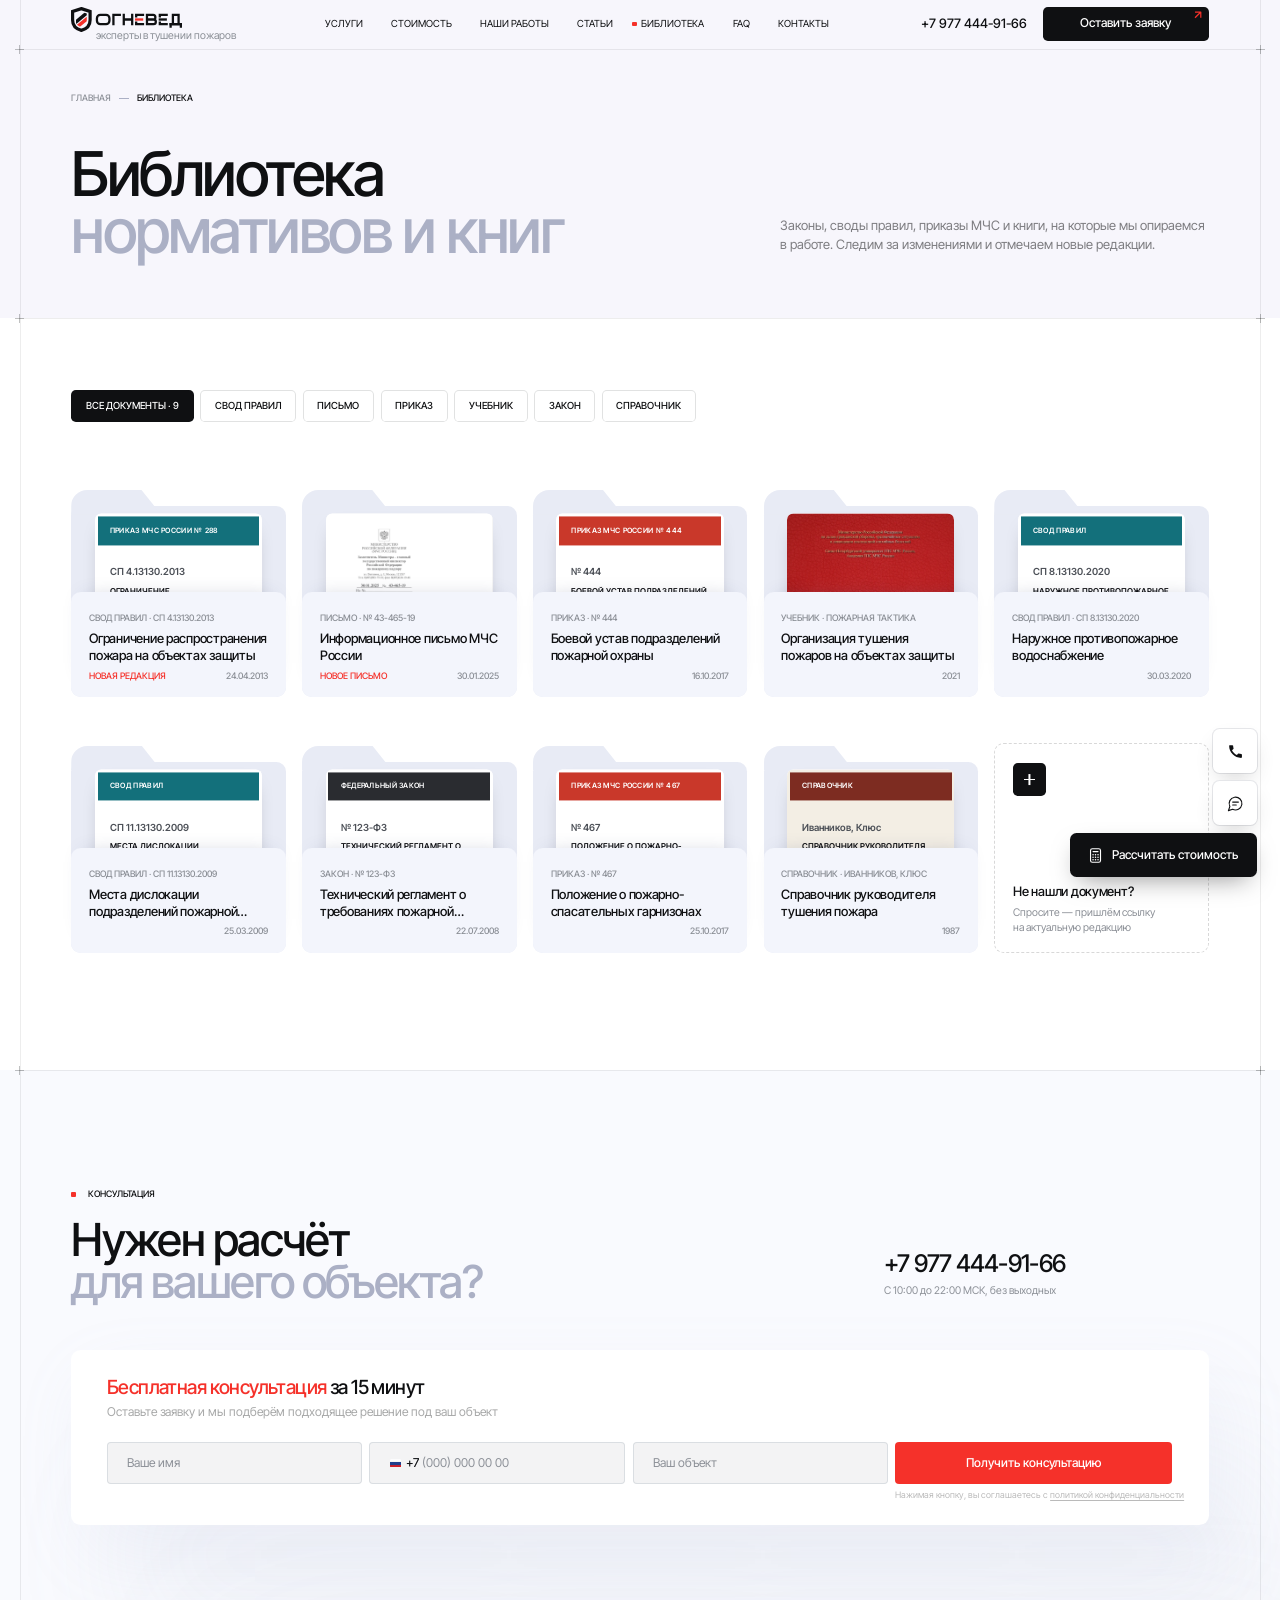
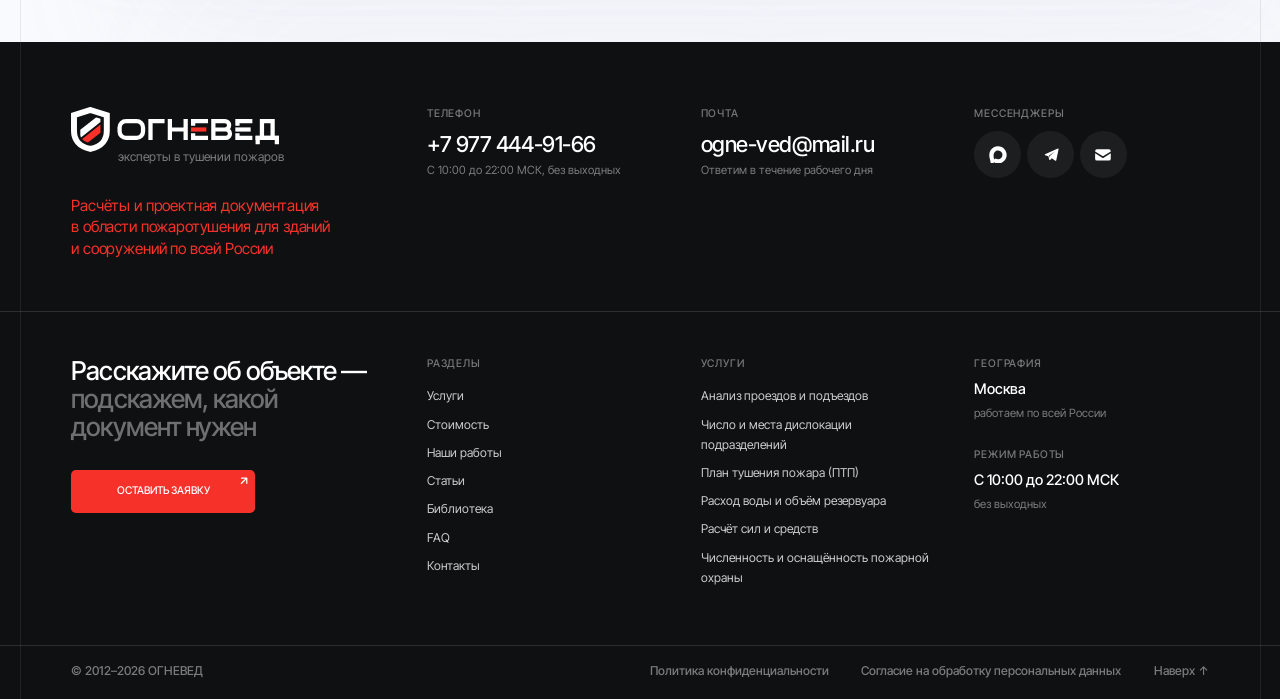
==== commit 90482a86: "ОГНЕВЕД: свежая версия (главная + внутренние страницы, новые иллюстрации шагов)" ====
--- a/biblioteka.html
+++ b/biblioteka.html
@@ -5,21 +5,27 @@
 <meta charset="utf-8">
 <meta name="viewport" content="width=device-width, initial-scale=1">
 <title>Библиотека — ОГНЕВЕД</title>
+<meta name="description" content="Нормативы и книги по пожаротушению, с которыми мы работаем: законы, своды правил, приказы МЧС.">
 <link rel="icon" href="favicon.svg" type="image/svg+xml">
 <link rel="preconnect" href="https://fonts.googleapis.com"><link rel="preconnect" href="https://fonts.gstatic.com" crossorigin>
-<link href="https://fonts.googleapis.com/css2?family=Geist:wght@300..700&family=Geist+Mono:wght@400;500&display=swap" rel="stylesheet">
+<link href="https://fonts.googleapis.com/css2?family=Inter+Tight:wght@300;400;500;600&family=Manrope:wght@600&display=swap" rel="stylesheet">
 <link rel="stylesheet" href="css/base.css">
 <link rel="stylesheet" href="css/parts.css">
+<link rel="stylesheet" href="css/home.css">
 <link rel="stylesheet" href="css/pages.css">
 </head>
-<body class="inner">
+<body class="home">
 <header class="hdr" id="hdr"></header>
-<main id="page" data-page="biblioteka"></main>
-<footer class="ftr" id="ftr"></footer>
+<main class="frame pg" id="page" data-page="biblioteka"></main>
+<footer class="ftr ftr--dark" id="ftr"></footer>
+<script src="js/vendor/lenis.min.js"></script>
 <script src="js/data.js"></script>
 <script src="js/texts.js"></script>
 <script src="js/ui.js"></script>
 <script src="js/cards.js"></script>
+<script src="js/calc.js"></script>
+<script src="js/svc-fx.js"></script>
 <script src="js/pages.js"></script>
+<script src="js/motion.js"></script>
 </body>
 </html>
--- a/css/base.css
+++ b/css/base.css
@@ -1,36 +1,31 @@
-/* ОГНЕВЕД — дизайн-система прототипа.
-   Шрифт — гротеск Geist (заголовки 500 с плотным трекингом, текст 400), подписи и цифры-метки — Geist Mono.
-   Масштаб: 1rem = 16px на 1920 и растёт до 2560; контейнер 76rem (≈ 18 % поля с каждой стороны). */
+/* ОГНЕВЕД — основа всех страниц: переменные, сброс, масштаб, кнопка, поля форм, появление при прокрутке,
+   «блуждающие» кнопки, окна, QR. Язык сайта (Inter Tight, красный #f5312a, линии рамки) задаёт home.css под body.home,
+   внутренние страницы дополняет pages.css.
+   Масштаб: 1rem = 16px на 1920 и растёт до 2560; на 1280–1699 — 14px. */
 :root {
   --ink: #0e0f11;
   --ink-2: #4c5057;
   --mute: #8a8e95;
-  --mute-2: #a3a7ad;
   --line: #e7e8eb;
-  --line-2: #d6d8dc;
   --soft: #f4f5f7;
   --soft-2: #eceef1;
   --white: #fff;
   --acc: #ea4a1f;
   --acc-2: #cf3c13;
-  --acc-soft: rgba(234, 74, 31, .08);
   --dark: #111214;
-  --dark-2: #1a1b1e;
-  --dark-3: #25272b;
   --r-sm: .75rem;
   --r: 1.25rem;
   --r-lg: 1.75rem;
-  --wrap: 76rem;
   --hdr: 5rem;
-  --f: 'Geist', system-ui, -apple-system, 'Segoe UI', sans-serif;
-  --f-mono: 'Geist Mono', ui-monospace, 'SFMono-Regular', Menlo, Consolas, monospace;
+  --f: 'Inter Tight', system-ui, -apple-system, 'Segoe UI', sans-serif;
+  --f-num: var(--f);
   --ease: cubic-bezier(.22, .61, .36, 1);
   --ease-out: cubic-bezier(.16, 1, .3, 1);
 }
 html { font-size: 15px; -webkit-text-size-adjust: 100%; scroll-behavior: smooth; scroll-padding-top: calc(var(--hdr) + 1.5rem); }
-@media (min-width: 1280px) { html { font-size: 14px; } }
-@media (min-width: 1700px) { html { font-size: calc(100vw / 120); } }
-@media (min-width: 2561px) { html { font-size: 21.333px; } }
+/* резиновый масштаб ПК: от 1920 и шире 1rem = 1/120 ширины (как в макете, без потолка); уже 1920 — плавно
+   16 → 13px к 1280, чтобы мелкий текст оставался читаемым. Колонка 87,5rem при этом всегда помещается в экран */
+@media (min-width: 1024px) { html { font-size: max(calc(7px + .46875vw), 100vw / 120); } }
 *, *::before, *::after { box-sizing: border-box; }
 body { margin: 0; font: 400 1rem/1.55 var(--f); letter-spacing: -.006em; color: var(--ink); background: var(--white); -webkit-font-smoothing: antialiased; -moz-osx-font-smoothing: grayscale; text-rendering: optimizeLegibility; }
 img, svg { display: block; max-width: 100%; }
@@ -42,130 +37,18 @@
 ul, ol { margin: 0; padding: 0; list-style: none; }
 ::selection { background: var(--acc); color: #fff; }
 :focus-visible { outline: 2px solid var(--acc); outline-offset: 3px; border-radius: .375rem; }
-
-.wrap { width: 100%; max-width: calc(var(--wrap) + 2.5rem); margin: 0 auto; padding: 0 1.25rem; }
-
-/* ── типографика ── */
-.h1 { font-size: 4.25rem; line-height: 1; font-weight: 500; letter-spacing: -.045em; }
-.h2 { font-size: 3.25rem; line-height: 1.02; font-weight: 500; letter-spacing: -.042em; }
-.h3 { font-size: 1.5rem; line-height: 1.2; font-weight: 500; letter-spacing: -.025em; }
-.h1 em, .h2 em, .h3 em { font-style: normal; color: var(--mute-2); }
-.lead { font-size: 1.1875rem; line-height: 1.5; color: var(--ink-2); letter-spacing: -.012em; }
 .muted { color: var(--mute); }
-.mono { font-family: var(--f-mono); letter-spacing: 0; }
-.eyebrow { display: inline-flex; align-items: center; gap: .625rem; font: 500 .75rem/1 var(--f-mono); letter-spacing: .02em; text-transform: uppercase; color: var(--mute); }
-.eyebrow::before { content: ''; flex: none; width: .375rem; height: .375rem; border-radius: 1px; background: var(--acc); }
-.eyebrow--pill { padding: .6875rem 1.125rem; border: 1px solid var(--line); border-radius: 99px; background: #fff; }
-
-/* ── секции ── */
-.sec { padding: 8.5rem 0; position: relative; }
-.sec + .sec { padding-top: 0; }
-.sec--soft { background: var(--soft); }
-.sec--soft + .sec, .sec + .sec--soft { padding-top: 8.5rem; }
-/* шапка блока: метка — заголовок — пояснение */
-.sh { display: grid; grid-template-columns: 13rem minmax(0, 1fr) 21rem; align-items: start; gap: 1.5rem 2.5rem; margin-bottom: 4.5rem; }
-.sh > div:first-child { display: contents; }
-.sh .eyebrow { grid-column: 1; padding-top: 1.0625rem; }
-.sh .h2 { grid-column: 2; max-width: 40rem; }
-.sh:not(:has(.sh-r)) .h2 { grid-column: 2 / -1; }
-.sh-r { grid-column: 3; display: grid; gap: 1.5rem; justify-items: start; align-self: end; padding-bottom: .375rem; }
-.sh-r .lead { font-size: 1rem; line-height: 1.55; color: var(--ink-2); letter-spacing: -.006em; }
-
-/* ── кнопки: в покое нейтральные, при наведении заливаются акцентом ── */
+.num { font-family: var(--f-num); font-weight: 500; letter-spacing: -.01em; }
+/* ── кнопка форм: при наведении заливка поднимается снизу (цвета — в home.css, .btn--red) ── */
 .btn { position: relative; display: inline-flex; align-items: center; justify-content: center; gap: .625rem; height: 3.25rem; padding: 0 1.5rem; border-radius: 99px; font-weight: 500; font-size: .9375rem; letter-spacing: -.01em; white-space: nowrap; overflow: hidden; isolation: isolate; transition: color .4s var(--ease), box-shadow .4s var(--ease), background-color .4s var(--ease), transform .4s var(--ease); }
 .btn::before { content: ''; position: absolute; inset: 0; z-index: -1; border-radius: inherit; background: var(--acc); transform: translateY(101%); transition: transform .55s var(--ease-out); }
 .btn:hover::before { transform: none; }
 .btn:active { transform: scale(.98); }
-.btn--dark { background: var(--ink); color: #fff; }
-.btn--line { box-shadow: inset 0 0 0 1px var(--line-2); }
-.btn--line:hover { color: #fff; box-shadow: none; }
-.btn--white { background: #fff; color: var(--ink); }
-.btn--white:hover { color: #fff; }
-.btn--soft { background: var(--soft); }
-.btn--soft:hover { color: #fff; }
-.btn--sm { height: 2.625rem; padding: 0 1.125rem; font-size: .875rem; }
-.btn--lg { height: 3.625rem; padding: 0 1.875rem; font-size: 1rem; }
-.btn--acc { background: var(--acc); color: #fff; }
-.btn--acc::before { background: var(--ink); }
-.btn--full { width: 100%; }
 .btn svg { width: 1.0625rem; height: 1.0625rem; flex: none; }
-.btn .ar { transition: transform .45s var(--ease-out); }
-.btn:hover .ar { transform: translateX(3px); }
-/* круглая стрелка */
-.rnd { position: relative; flex: none; width: 2.75rem; height: 2.75rem; border-radius: 50%; display: grid; place-items: center; background: #fff; box-shadow: inset 0 0 0 1px var(--line); transition: background .4s var(--ease), box-shadow .4s, color .4s; }
-.rnd svg { width: 1rem; height: 1rem; transition: transform .45s var(--ease-out); }
-.link { display: inline-flex; align-items: center; gap: .875rem; font-weight: 500; font-size: .9375rem; white-space: nowrap; }
-.link:hover .rnd, .card:hover .rnd { background: var(--ink); color: #fff; box-shadow: none; }
-.link:hover .rnd svg, .card:hover .rnd svg { transform: translateX(2px); }
-/* подчёркивание текста-ссылки вырастает слева */
-.u-line { background: linear-gradient(currentColor, currentColor) 0 100% / 0 1px no-repeat; transition: background-size .45s var(--ease-out); }
-.u-line { background: none; transition: color .3s; }
-.u-line:hover { color: var(--accent, #f5312a); }
 
-/* ── шапка ── */
+/* ── шапка: закреплена сверху (вид и поведение — home.css) ── */
 .hdr { position: sticky; top: 0; z-index: 50; height: var(--hdr); background: rgba(255, 255, 255, .86); backdrop-filter: saturate(1.6) blur(14px); -webkit-backdrop-filter: saturate(1.6) blur(14px); transition: box-shadow .3s, background-color .3s; }
-.hdr.is-scrolled { box-shadow: 0 1px 0 var(--line); }
-/* на главной шапка лежит прямо на первом экране, стекло появляется при прокрутке */
 .home .hdr:not(.is-scrolled) { background: transparent; -webkit-backdrop-filter: none; backdrop-filter: none; }
-.hdr .wrap { height: 100%; display: flex; align-items: center; gap: 2.5rem; }
-.logo { display: flex; align-items: center; gap: .75rem; flex: none; }
-.logo-m { width: 2.25rem; height: 2.25rem; border-radius: .6875rem; background: var(--acc); display: grid; place-items: center; color: #fff; flex: none; transition: transform .5s var(--ease-out); }
-.logo:hover .logo-m { transform: rotate(-8deg); }
-.logo-m svg { width: 1.1875rem; height: 1.1875rem; }
-.logo b { display: block; font-size: 1.0625rem; font-weight: 600; letter-spacing: .05em; line-height: 1; }
-.logo small { display: block; margin-top: .3125rem; font-size: .6875rem; line-height: 1; letter-spacing: 0; color: var(--mute); }
-.nav { display: flex; align-items: center; gap: .125rem; margin: 0 auto; }
-.nav > a, .nav .dd > a { position: relative; white-space: nowrap; display: flex; align-items: center; gap: .375rem; height: 2.625rem; padding: 0 .875rem; font-size: .9375rem; font-weight: 500; letter-spacing: -.012em; color: var(--ink-2); border-radius: 99px; transition: color .3s, background .3s; }
-.nav > a:hover, .nav .dd:hover > a { color: var(--ink); background: rgba(15, 16, 18, .045); }
-.nav a.is-on { color: var(--ink); }
-.nav a.is-on::after { content: ''; position: absolute; left: 50%; bottom: .25rem; width: .25rem; height: .25rem; margin-left: -.125rem; border-radius: 50%; background: var(--acc); }
-.nav .dd { position: relative; }
-.nav .dd > a svg { width: .875rem; height: .875rem; opacity: .6; transition: transform .35s var(--ease); }
-.nav .dd:hover > a svg { transform: rotate(180deg); }
-.mega { position: absolute; top: calc(100% + .875rem); left: -1.5rem; width: 46rem; padding: .625rem; background: #fff; border-radius: var(--r-lg); box-shadow: 0 2rem 4rem -1.5rem rgba(15, 16, 18, .22), 0 0 0 1px var(--line); display: grid; grid-template-columns: 1fr 1fr; gap: .125rem; opacity: 0; visibility: hidden; transform: translateY(-.5rem); transition: opacity .3s, transform .4s var(--ease-out), visibility 0s .3s; }
-.mega::before { content: ''; position: absolute; left: 0; right: 0; top: -1rem; height: 1rem; }
-.dd:hover .mega, .dd:focus-within .mega { opacity: 1; visibility: visible; transform: none; transition: opacity .3s, transform .4s var(--ease-out); }
-.mega a { display: grid; gap: .3125rem; padding: 1rem 1.125rem; border-radius: var(--r); transition: background .25s; }
-.mega a:hover { background: var(--soft); }
-.mega a b { font-weight: 500; font-size: .9375rem; line-height: 1.35; letter-spacing: -.012em; }
-.mega a span { font: 400 .75rem/1.3 var(--f-mono); color: var(--mute); }
-.mega .all { grid-column: span 2; display: flex; align-items: center; justify-content: space-between; background: var(--soft); }
-.mega .all:hover { background: var(--soft-2); }
-.mega .all svg { width: 1.125rem; }
-.hdr-r { display: flex; align-items: center; gap: .75rem; flex: none; }
-.hdr-tel { display: grid; justify-items: end; line-height: 1.2; margin-right: .5rem; }
-.hdr-tel a { font-weight: 500; font-size: 1rem; letter-spacing: -.015em; transition: color .2s; }
-.hdr-tel a:hover { color: var(--acc); }
-.hdr-tel small { font: 400 .6875rem/1.4 var(--f-mono); color: var(--mute); }
-.ib { width: 2.625rem; height: 2.625rem; flex: none; border-radius: 50%; display: grid; place-items: center; box-shadow: inset 0 0 0 1px var(--line); transition: background .3s, color .3s, box-shadow .3s; }
-.ib:hover { background: var(--ink); color: #fff; box-shadow: none; }
-.ib svg { width: 1.0625rem; height: 1.0625rem; }
-.burger { display: none; }
-.burger i { display: block; width: 1.125rem; height: 1.5px; background: currentColor; box-shadow: 0 -5px 0 currentColor, 0 5px 0 currentColor; }
-
-/* мобильное меню */
-.mnav { position: fixed; inset: var(--hdr) 0 0; z-index: 49; background: #fff; padding: 1rem 1.25rem 2rem; overflow: auto; display: none; }
-.mnav.is-open { display: block; }
-.mnav > a { display: flex; justify-content: space-between; padding: 1.125rem 0; border-bottom: 1px solid var(--line); font-size: 1.375rem; font-weight: 500; letter-spacing: -.03em; }
-.mnav .sub { padding: .5rem 0 .75rem; border-bottom: 1px solid var(--line); }
-.mnav .sub a { display: block; padding: .5rem 0; color: var(--ink-2); }
-.mnav .mn-ft { margin-top: 2rem; display: grid; gap: .75rem; }
-
-/* ── хлебные крошки и шапка раздела ── */
-.crumbs { display: flex; flex-wrap: wrap; align-items: center; gap: .5rem; font: 400 .75rem/1.4 var(--f-mono); text-transform: uppercase; letter-spacing: .02em; color: var(--mute); margin-bottom: 2.5rem; }
-.crumbs a { transition: color .2s; }
-.crumbs a:hover { color: var(--ink); }
-.crumbs span::before { content: '/'; margin: 0 .625rem 0 .125rem; color: var(--line-2); }
-.pg-h { padding: 3rem 0 5rem; }
-.pg-h .h1 { max-width: 58rem; }
-.pg-h .lead { margin-top: 1.75rem; max-width: 46rem; }
-.pg-h .chips { margin-top: 3rem; }
-
-/* ── место под картинку (PNG подставит заказчик) ── */
-.ph { position: relative; display: grid; place-items: center; border-radius: var(--r); overflow: hidden; background-color: var(--soft-2); background-image: repeating-linear-gradient(135deg, rgba(15, 16, 18, .028) 0 1px, transparent 1px 12px); color: var(--mute); }
-.ph::after { content: attr(data-ph); max-width: 80%; padding: .4375rem .75rem; border-radius: 99px; background: rgba(255, 255, 255, .88); font: 500 .6875rem/1.3 var(--f-mono); text-align: center; letter-spacing: 0; color: var(--mute); }
-.ph--dark { background-color: var(--dark-3); background-image: repeating-linear-gradient(135deg, rgba(255, 255, 255, .035) 0 1px, transparent 1px 12px); }
-.ph--dark::after { background: rgba(255, 255, 255, .08); color: rgba(255, 255, 255, .6); }
 
 /* ── формы ── */
 .form { display: grid; gap: .625rem; }
@@ -186,61 +69,18 @@
 .form.is-sent .form-ok { display: block; animation: rv-in .6s var(--ease-out) both; }
 .form-ok svg { width: 3rem; height: 3rem; margin: 0 auto 1rem; color: var(--acc); }
 .form-ok b { display: block; font-size: 1.25rem; font-weight: 500; letter-spacing: -.02em; margin-bottom: .375rem; }
-/* форма на тёмном */
-.on-dark .fld input, .on-dark .fld textarea { background: rgba(255, 255, 255, .07); color: #fff; }
-.on-dark .fld input:hover, .on-dark .fld textarea:hover { background: rgba(255, 255, 255, .1); }
-.on-dark .fld input:focus, .on-dark .fld textarea:focus { background: rgba(255, 255, 255, .1); box-shadow: inset 0 0 0 1.5px #fff; }
-.on-dark .fld span, .on-dark .consent, .on-dark .form-ok p { color: rgba(255, 255, 255, .55); }
-.on-dark .consent a:hover { color: #fff; }
-.on-dark .btn--dark { background: #fff; color: var(--ink); }
-.on-dark .btn--dark:hover { color: #fff; }
 
-/* ── карточка: при наведении — лёгкий подъём и мягкая тень ── */
-.card { position: relative; border-radius: var(--r-lg); background: var(--soft); transition: transform .6s var(--ease-out), background-color .45s, box-shadow .6s var(--ease-out); }
-.card:hover { transform: translateY(-.25rem); background: #fff; box-shadow: 0 0 0 1px rgba(15, 16, 18, .05), 0 1.75rem 3.5rem -2rem rgba(15, 16, 18, .28); }
+/* ссылка на всю карточку */
 .cover-link::after { content: ''; position: absolute; inset: 0; z-index: 1; border-radius: inherit; }
 
-/* метки и фильтры */
-.tag { display: inline-flex; align-items: center; height: 1.75rem; padding: 0 .75rem; border-radius: 99px; background: #fff; font-size: .75rem; font-weight: 500; letter-spacing: -.005em; color: var(--ink-2); white-space: nowrap; }
-.tag--soft { background: var(--soft); }
-.tag--acc { background: var(--acc-soft); color: var(--acc-2); }
-.chips { display: flex; flex-wrap: wrap; gap: .5rem; }
-.chip { display: inline-flex; align-items: center; gap: .375rem; height: 2.625rem; padding: 0 1.125rem; border-radius: 99px; background: var(--soft); font-size: .875rem; font-weight: 500; letter-spacing: -.01em; color: var(--ink-2); transition: background .3s, color .3s; }
-.chip:hover { background: var(--soft-2); color: var(--ink); }
-.chip.is-on { background: var(--ink); color: #fff; }
-.chip sup { font: 500 .625rem/1 var(--f-mono); opacity: .55; }
-
-/* ── появление при прокрутке: мягко снизу, по очереди внутри группы ── */
+/* ── появление при прокрутке: мягко снизу, по очереди внутри группы (js/motion.js) ── */
 .js-rv .rv { opacity: 0; transform: translateY(1.5rem); transition: opacity .9s var(--ease-out), transform 1.1s var(--ease-out); transition-delay: calc(var(--i, 0) * 70ms); }
 .js-rv .rv.is-in { opacity: 1; transform: none; }
 @keyframes rv-in { from { opacity: 0; transform: translateY(.75rem); } }
 @media (prefers-reduced-motion: reduce) { .js-rv .rv { opacity: 1; transform: none; transition: none; } }
 
-/* ── подвал ── */
-.ftr { background: var(--dark); color: #fff; padding: 6.5rem 0 2.5rem; }
-.ftr-cta { display: grid; grid-template-columns: 1fr auto; align-items: end; gap: 2rem; padding-bottom: 4.5rem; border-bottom: 1px solid rgba(255, 255, 255, .1); }
-.ftr-cta .h2 { color: #fff; max-width: 42rem; }
-.ftr-cta .h2 em { color: rgba(255, 255, 255, .45); }
-.ftr-cta .btns { display: flex; gap: .75rem; }
-.ftr-cta + .ftr-top { padding-top: 4rem; }
-.ftr-top { display: grid; grid-template-columns: 1.3fr .8fr 1.6fr 1.1fr; gap: 3rem; padding: 0 0 4rem; }
-.ftr .logo small { color: rgba(255, 255, 255, .45); }
-.ftr p.slog { margin-top: 1.5rem; color: rgba(255, 255, 255, .55); font-size: .9375rem; max-width: 17rem; line-height: 1.55; }
-.ftr h4 { font: 500 .75rem/1 var(--f-mono); letter-spacing: .02em; text-transform: uppercase; color: rgba(255, 255, 255, .4); margin-bottom: 1.5rem; }
-.ftr li + li { margin-top: .75rem; }
-.ftr li a { color: rgba(255, 255, 255, .78); font-size: .9375rem; line-height: 1.45;  transition: color .25s, background-size .45s var(--ease-out); }
-.ftr li a:hover { color: #fff; }
-.ftr .ct a.big { display: block; font-size: 1.5rem; font-weight: 500; letter-spacing: -.03em; transition: color .2s; }
-.ftr .ct a.big:hover { color: var(--acc); }
-.ftr .ct p { color: rgba(255, 255, 255, .55); font-size: .9375rem; margin-top: .5rem; }
-.ftr .ct p a:hover { color: #fff; }
-.ftr .soc { display: flex; gap: .5rem; margin-top: 1.5rem; }
-.ftr .ib { box-shadow: inset 0 0 0 1px rgba(255, 255, 255, .16); }
-.ftr .ib:hover { background: #fff; color: var(--ink); }
-.ftr-bot { display: flex; flex-wrap: wrap; gap: .75rem 2.5rem; padding-top: 2rem; border-top: 1px solid rgba(255, 255, 255, .1); font: 400 .75rem/1.5 var(--f-mono); color: rgba(255, 255, 255, .4); }
-.ftr-bot span { margin-right: auto; }
-.ftr-bot a { transition: color .2s; }
-.ftr-bot a:hover { color: #fff; }
+/* ── подвал: тёмный (раскладка — home.css, .fd-*) ── */
+.ftr { background: var(--dark); color: #fff; }
 
 /* ── «блуждающие» кнопки ── */
 .dock { position: fixed; right: 1.75rem; bottom: 1.75rem; z-index: 60; display: grid; justify-items: end; gap: .625rem; }
@@ -261,74 +101,7 @@
 .modal-x { position: absolute; top: 1.25rem; right: 1.25rem; z-index: 2; width: 2.625rem; height: 2.625rem; border-radius: 50%; display: grid; place-items: center; background: var(--soft); transition: background .25s, color .25s, transform .4s var(--ease-out); }
 .modal-x:hover { background: var(--ink); color: #fff; transform: rotate(90deg); }
 .modal-x svg { width: 1rem; }
-.modal .h3 { font-size: 1.75rem; margin-bottom: .625rem; padding-right: 3rem; letter-spacing: -.035em; }
-.modal .sub { color: var(--ink-2); margin-bottom: 1.75rem; }
 .modal--wide .modal-box { width: min(100%, 64rem); padding: 0; background: var(--dark); }
 .modal--wide .modal-x { background: rgba(255, 255, 255, .1); color: #fff; }
-.modal--qr .modal-box { width: min(100%, 50rem); }
 body.is-locked { overflow: hidden; }
 
-/* QR */
-.qrs { display: grid; grid-template-columns: repeat(3, 1fr); gap: .75rem; }
-.qr { display: grid; justify-items: center; text-align: center; padding: 1.5rem 1rem 1.375rem; border-radius: var(--r); background: var(--soft); transition: background .3s, box-shadow .4s var(--ease-out); }
-.qr:hover { background: #fff; box-shadow: 0 0 0 1px var(--line), 0 1.25rem 2.5rem -1.75rem rgba(15, 16, 18, .3); }
-.qr-img { width: 100%; max-width: 10rem; aspect-ratio: 1; padding: .625rem; border-radius: var(--r-sm); background: #fff; margin-bottom: 1rem; }
-.qr-img svg { width: 100%; height: 100%; }
-.qr b { font-weight: 500; }
-.qr small { font: 400 .75rem/1.4 var(--f-mono); color: var(--mute); margin-top: .25rem; }
-.ct-line { display: flex; flex-wrap: wrap; gap: .5rem 2rem; margin-top: 1.75rem; padding-top: 1.5rem; border-top: 1px solid var(--line); font-size: .9375rem; }
-.ct-line a { font-weight: 500; transition: color .2s; }
-.ct-line a:hover { color: var(--acc); }
-
-/* ── адаптив общих элементов ── */
-@media (max-width: 1499px) {
-  .hdr-tel { display: none; }
-}
-@media (max-width: 1279px) {
-  .nav, .hdr-r .hdr-cta { display: none; }
-  .burger { display: grid; }
-  .hdr-r { margin-left: auto; }
-  .hdr-tel { display: grid; }
-  .ftr-top { grid-template-columns: 1fr 1fr; }
-  .h1 { font-size: 3.5rem; }
-  .h2 { font-size: 2.75rem; }
-  .sh { grid-template-columns: 10rem minmax(0, 1fr); }
-  .sh-r { grid-column: 2; }
-}
-@media (max-width: 1023px) {
-  .sec, .sec--soft + .sec, .sec + .sec--soft { padding-top: 6rem; padding-bottom: 6rem; }
-  .sec + .sec { padding-top: 0; }
-  .sh { grid-template-columns: 1fr; gap: 1.25rem; margin-bottom: 3rem; }
-  .sh .eyebrow, .sh .h2, .sh-r, .sh:not(:has(.sh-r)) .h2 { grid-column: 1; padding-top: 0; }
-  .ftr-cta { grid-template-columns: 1fr; }
-}
-@media (max-width: 767px) {
-  :root { --hdr: 4.25rem; }
-  .sec, .sec--soft + .sec, .sec + .sec--soft { padding-top: 4.5rem; padding-bottom: 4.5rem; }
-  .sec + .sec { padding-top: 0; }
-  .h1 { font-size: 2.625rem; letter-spacing: -.045em; }
-  .h2 { font-size: 2.25rem; letter-spacing: -.04em; }
-  .h3 { font-size: 1.3125rem; }
-  .lead { font-size: 1.0625rem; }
-  .hdr .wrap { gap: 1rem; }
-  .hdr-tel { display: none; }
-  .logo small { display: none; }
-  .pg-h { padding: 2rem 0 3rem; }
-  .crumbs { margin-bottom: 1.5rem; }
-  .ftr { padding-top: 4.5rem; }
-  .ftr-cta .btns { flex-wrap: wrap; }
-  .ftr-top { grid-template-columns: 1fr; gap: 2.5rem; }
-  .ftr-bot { flex-direction: column; }
-  .dock { right: 1rem; bottom: 1rem; grid-auto-flow: column; gap: .5rem; }
-  .dock button { height: 3.25rem; min-width: 3.25rem; }
-  .dock .d-main { padding: 0; width: 3.25rem; }
-  .dock .d-main span, .dock .d-tip { display: none; }
-  .modal { padding: 0; align-items: end; }
-  .modal-box, .modal--qr .modal-box { width: 100%; max-height: 92vh; border-radius: var(--r-lg) var(--r-lg) 0 0; padding: 2.25rem 1.25rem 1.5rem; }
-  .modal--wide .modal-box { width: 100%; max-height: 92vh; border-radius: var(--r-lg) var(--r-lg) 0 0; padding: 0; }
-  .qrs { gap: .5rem; }
-  .qr { padding: .875rem .5rem; }
-  .qr small { display: none; }
-}
-.ftr .btn--line { box-shadow: inset 0 0 0 1px rgba(255, 255, 255, .25); color: #fff; }
-.ftr .btn--line:hover { box-shadow: none; }
--- a/css/parts.css
+++ b/css/parts.css
@@ -1,63 +1,5 @@
-/* Карточки и компоненты, общие для главной и разделов */
-.sec--soft .card { background: #fff; }
-.filt { margin: -1.5rem 0 2rem; }
-.sec--soft .chip { background: #fff; }
-.sec--soft .chip:hover { background: var(--soft-2); }
-.sec--soft .chip.is-on { background: var(--ink); }
-.card:hover .tag { background: var(--soft); }
-/* картинка в карточке: при наведении медленно приближается */
-.svc-ph, .obj-ph, .work-img, .art-img { position: relative; overflow: hidden; border-radius: var(--r); }
-.svc-ph > img, .obj-ph > img, .work-img > img, .art-img > img { width: 100%; height: 100%; object-fit: cover; transition: transform 1.2s var(--ease-out); }
-.card:hover .svc-ph > img, .card:hover .obj-ph > img, .card:hover .work-img > img, .card:hover .art-img > img { transform: scale(1.04); }
-
-/* ── услуги (карточки) ── */
-.svc-grid { display: grid; grid-template-columns: repeat(3, 1fr); gap: 1.25rem; }
-.svc { display: flex; flex-direction: column; padding: .5rem; }
-.svc-ph { aspect-ratio: 16 / 10.5; }
-.svc-b { display: flex; flex-direction: column; flex: 1; padding: 1.5rem 1.125rem 1.125rem; }
-.svc-m { display: flex; justify-content: space-between; align-items: center; font: 400 .75rem/1 var(--f-mono); color: var(--mute); margin-bottom: 1.25rem; }
-.svc-t { font-size: 1.25rem; line-height: 1.25; font-weight: 500; letter-spacing: -.025em; }
-.svc-d { margin-top: .75rem; font-size: .9375rem; line-height: 1.55; color: var(--ink-2); display: -webkit-box; -webkit-line-clamp: 3; -webkit-box-orient: vertical; overflow: hidden; }
-.svc-f { margin-top: auto; padding-top: 1.75rem; display: flex; justify-content: space-between; align-items: flex-end; gap: 1rem; }
-.svc-f small { display: block; margin-bottom: .25rem; font: 400 .6875rem/1.3 var(--f-mono); text-transform: uppercase; letter-spacing: .02em; color: var(--mute); }
-.svc-f b { font-size: 1.375rem; font-weight: 500; letter-spacing: -.03em; font-variant-numeric: tabular-nums; }
-.svc-f .btn { position: relative; z-index: 2; }
-
-/* ── объекты ── */
-.obj-grid { display: grid; grid-template-columns: repeat(4, 1fr); gap: 1.25rem; }
-.obj { display: flex; flex-direction: column; padding: .5rem; }
-.obj-ph { aspect-ratio: 1 / .8; }
-.obj-b { display: flex; flex-direction: column; flex: 1; padding: 1.25rem .875rem .625rem; }
-.obj-n { font: 400 .75rem/1 var(--f-mono); color: var(--mute); }
-.obj-t { margin-top: .75rem; font-size: 1.1875rem; line-height: 1.25; font-weight: 500; letter-spacing: -.025em; min-height: 2.5em; }
-.obj-btn { margin-top: 1.25rem; display: flex; align-items: center; justify-content: space-between; gap: 1rem; width: 100%; text-align: left; font-size: .875rem; font-weight: 500; color: var(--mute); transition: color .3s; }
-.obj-btn .rnd { width: 2.375rem; height: 2.375rem; }
-.obj:hover .obj-btn { color: var(--ink); }
-
-/* ── работы ── */
-.work-grid { display: grid; grid-template-columns: repeat(2, 1fr); gap: 1.25rem; }
-.work { display: flex; flex-direction: column; padding: .5rem; }
-.work-img { display: block; aspect-ratio: 16 / 9.5; background: var(--soft-2); }
-.work-img .tag { position: absolute; left: 1rem; top: 1rem; }
-.work-b { display: flex; flex-direction: column; flex: 1; padding: 1.5rem 1.25rem 1.125rem; }
-.work-t { min-height: 2.5em; font-size: 1.375rem; line-height: 1.25; font-weight: 500; letter-spacing: -.03em; }
-.work-dl { display: grid; grid-template-columns: 1.4fr 1fr 1fr; margin-top: 1.5rem; border-top: 1px solid var(--line); }
-.work-dl > div { padding: 1rem 1rem 0 0; }
-.work-dl > div + div { padding-left: 1rem; border-left: 1px solid var(--line); }
-.work-dl dt { font: 400 .6875rem/1.3 var(--f-mono); text-transform: uppercase; letter-spacing: .02em; color: var(--mute); }
-.work-dl dd { margin-top: .375rem; font-weight: 500; font-size: .9375rem; line-height: 1.35; letter-spacing: -.012em; }
-.work-x { margin-top: auto; padding-top: 1.25rem; display: flex; gap: .5rem; font-size: .875rem; line-height: 1.5; color: var(--ink-2); }
-.work-x b { color: var(--acc); font-weight: 600; }
-.more { display: flex; justify-content: center; margin-top: 3rem; }
-
-/* ── статьи ── */
-.art-grid { display: grid; grid-template-columns: repeat(4, 1fr); gap: 1.25rem; }
-.art { padding: .5rem; }
-.art-img { aspect-ratio: 4 / 3; background: var(--soft-2); }
-.art-b { padding: 1.25rem .75rem .875rem; }
-.art-m { display: flex; justify-content: space-between; gap: 1rem; font: 400 .75rem/1.3 var(--f-mono); color: var(--mute); margin-bottom: .75rem; }
-.art-m span { color: var(--acc-2); }
-.art-t { font-size: 1.0625rem; line-height: 1.35; font-weight: 500; letter-spacing: -.018em; }
+/* Компоненты, общие для главной и внутренних страниц: папки библиотеки и обложки нормативов.
+   Цвета и шрифты папок на страницах задаёт home.css (.home .lbx) — здесь только устройство. */
 
 /* ── библиотека: папка, документ выезжает вверх ── */
 .lib-grid { display: grid; grid-template-columns: repeat(4, 1fr); gap: 3.5rem 1.25rem; padding-top: 2.5rem; }
@@ -69,13 +11,12 @@
 .folder:hover .f-doc { transform: translateY(-16%) rotate(-1.5deg); }
 .f-front { position: absolute; left: 0; right: 0; bottom: 0; height: 50%; z-index: 2; display: flex; flex-direction: column; padding: 1.5rem 1.375rem 1.25rem; border-radius: var(--r-lg); background: var(--soft); box-shadow: 0 -.75rem 1.5rem -1.25rem rgba(15, 16, 18, .3); transition: background .45s, box-shadow .6s var(--ease-out); }
 .folder:hover .f-front { background: #fff; box-shadow: 0 0 0 1px rgba(15, 16, 18, .05), 0 1.5rem 3rem -2rem rgba(15, 16, 18, .35); }
-.f-k { font: 400 .6875rem/1.3 var(--f-mono); color: var(--mute); }
+.f-k { font: 400 .6875rem/1.3 var(--f-num); color: var(--mute); }
 .f-t { margin-top: .5rem; font-size: 1.0625rem; line-height: 1.3; font-weight: 500; letter-spacing: -.02em; display: -webkit-box; -webkit-line-clamp: 2; -webkit-box-orient: vertical; overflow: hidden; }
-.f-d { margin-top: auto; display: flex; align-items: center; gap: .75rem; font: 400 .6875rem/1.3 var(--f-mono); color: var(--mute); }
+.f-d { margin-top: auto; display: flex; align-items: center; gap: .75rem; font: 400 .6875rem/1.3 var(--f-num); color: var(--mute); }
 .f-d em { font-style: normal; color: var(--acc-2); }
 .f-d time { margin-left: auto; }
-.sec--soft .f-front { background: #fff; }
-.sec--soft .f-back, .sec--soft .f-back::before { background: #e1e3e6; }
+
 /* стилизованные обложки нормативов */
 .cv { height: 100%; display: flex; flex-direction: column; padding: 9%; background: #fff; }
 .cv-h { margin: -9% -9% 0; padding: 7% 9%; font-size: .5625rem; line-height: 1.3; font-weight: 600; letter-spacing: .04em; text-transform: uppercase; color: #fff; }
@@ -85,140 +26,3 @@
 .cv-l { margin-top: 10%; display: grid; gap: 5px; }
 .cv-l i { height: 2px; border-radius: 2px; background: #e6e7ea; }
 .cv-l i:nth-child(2n) { margin-right: 30%; }
-
-/* ── вопросы: строки на тонких линиях ── */
-.faq-list { border-top: 1px solid var(--line-2); }
-.acc-i { border-bottom: 1px solid var(--line-2); }
-.acc-q { width: 100%; display: flex; align-items: center; justify-content: space-between; gap: 2rem; padding: 1.75rem 0; text-align: left; font-size: 1.25rem; line-height: 1.3; font-weight: 500; letter-spacing: -.025em; }
-.acc-q span { transition: transform .5s var(--ease-out); }
-.acc-q:hover span { transform: translateX(.25rem); }
-.acc-q i { flex: none; width: 2.5rem; height: 2.5rem; border-radius: 50%; display: grid; place-items: center; box-shadow: inset 0 0 0 1px var(--line-2); transition: transform .5s var(--ease-out), background .35s, color .35s, box-shadow .35s; }
-.acc-q i svg { width: 1rem; height: 1rem; }
-.acc-q:hover i { background: #fff; box-shadow: inset 0 0 0 1px transparent, 0 .5rem 1rem -.5rem rgba(15, 16, 18, .25); }
-.acc-i.is-open .acc-q i { transform: rotate(45deg); background: var(--ink); color: #fff; box-shadow: none; }
-.acc-a { display: grid; grid-template-rows: 0fr; transition: grid-template-rows .55s var(--ease-out); }
-.acc-i.is-open .acc-a { grid-template-rows: 1fr; }
-.acc-a > div { overflow: hidden; }
-.acc-a p { padding: 0 5rem 2rem 0; font-size: 1.0625rem; line-height: 1.6; color: var(--ink-2); opacity: 0; transform: translateY(-.375rem); transition: opacity .3s, transform .5s var(--ease-out); }
-.acc-i.is-open .acc-a p { opacity: 1; transform: none; transition-delay: .1s; }
-
-/* ── калькулятор (тёмная панель) ── */
-.calc { display: grid; grid-template-columns: minmax(0, 1fr) 25rem; border-radius: 2rem; overflow: hidden; background: var(--dark); color: #fff; }
-.calc-main { display: flex; flex-direction: column; min-height: 35rem; padding: 2.75rem 3rem; }
-.calc-steps { display: flex; flex-wrap: wrap; gap: .5rem; margin-bottom: 2.5rem; }
-.cs { display: flex; align-items: center; gap: .625rem; height: 2.625rem; padding: 0 1.125rem 0 .4375rem; border-radius: 99px; background: rgba(255, 255, 255, .06); color: rgba(255, 255, 255, .6); font-size: .875rem; font-weight: 500; transition: background .3s, color .3s; }
-.cs i { width: 1.75rem; height: 1.75rem; border-radius: 50%; display: grid; place-items: center; background: rgba(255, 255, 255, .1); font: 500 .75rem/1 var(--f-mono); font-style: normal; transition: background .3s; }
-.cs:hover { color: #fff; }
-.cs.is-done { color: rgba(255, 255, 255, .85); }
-.cs.is-on { background: #fff; color: var(--ink); }
-.cs.is-on i { background: var(--acc); color: #fff; }
-.calc-body { flex: 1; }
-.calc-body > * { animation: rv-in .5s var(--ease-out) both; }
-.calc-q { margin: 2rem 0 1rem; font-size: 1.125rem; font-weight: 500; letter-spacing: -.02em; }
-.calc-q:first-child { margin-top: 0; }
-.opts { display: grid; grid-template-columns: 1fr 1fr; gap: .5rem; }
-.opts--1 { grid-template-columns: 1fr; }
-.opt { position: relative; display: flex; align-items: center; gap: 1rem; padding: 1.125rem 1.25rem; border-radius: 1rem; background: rgba(255, 255, 255, .05); box-shadow: inset 0 0 0 1px transparent; cursor: pointer; transition: background .3s, box-shadow .3s; }
-.opt:hover { background: rgba(255, 255, 255, .09); }
-.opt.is-on { background: rgba(234, 74, 31, .12); box-shadow: inset 0 0 0 1.5px var(--acc); }
-.opt input { position: absolute; opacity: 0; pointer-events: none; }
-.opt i { position: relative; flex: none; width: 1.25rem; height: 1.25rem; border-radius: 50%; box-shadow: inset 0 0 0 1.5px rgba(255, 255, 255, .35); transition: box-shadow .3s, background .3s; }
-.opt.is-on i { box-shadow: inset 0 0 0 1.5px var(--acc); }
-.opt.is-on i::after { content: ''; position: absolute; inset: .3125rem; border-radius: 50%; background: var(--acc); }
-.opt--chk i { border-radius: .375rem; }
-.opt--chk.is-on i { background: var(--acc); }
-.opt--chk.is-on i::after { inset: .1875rem .375rem .375rem; border-radius: 0; background: none; border: solid #fff; border-width: 0 1.5px 1.5px 0; transform: rotate(45deg); }
-.opt span { display: grid; gap: .25rem; }
-.opt b { font-size: .9375rem; line-height: 1.35; font-weight: 500; letter-spacing: -.012em; }
-.opt small { font: 400 .75rem/1.35 var(--f-mono); color: rgba(255, 255, 255, .5); }
-.seg { display: flex; flex-wrap: wrap; gap: .5rem; }
-.seg button { height: 2.625rem; padding: 0 1.125rem; border-radius: 99px; background: rgba(255, 255, 255, .06); color: rgba(255, 255, 255, .75); font-size: .875rem; font-weight: 500; transition: background .3s, color .3s; }
-.seg button:hover { background: rgba(255, 255, 255, .12); color: #fff; }
-.seg button.is-on { background: #fff; color: var(--ink); }
-.calc-nav { display: flex; justify-content: space-between; align-items: center; gap: 1rem; margin-top: 2.5rem; padding-top: 1.75rem; border-top: 1px solid rgba(255, 255, 255, .1); }
-.calc-hint { font: 400 .75rem/1.4 var(--f-mono); color: rgba(255, 255, 255, .45); }
-.calc .btn--line { box-shadow: inset 0 0 0 1px rgba(255, 255, 255, .25); color: #fff; }
-.calc .btn--line:hover { box-shadow: none; }
-.calc-res { display: flex; flex-direction: column; padding: 2.75rem 2.5rem 2.25rem; background: var(--dark-2); }
-.calc-res .eyebrow { color: rgba(255, 255, 255, .55); }
-.calc-sum { display: flex; flex-wrap: wrap; align-items: baseline; gap: 0 .5rem; margin: 1.5rem 0 1.75rem; font-size: 2.75rem; line-height: 1.05; font-weight: 500; letter-spacing: -.05em; font-variant-numeric: tabular-nums; }
-.calc-sum i { font-style: normal; font-weight: 300; color: rgba(255, 255, 255, .35); }
-.calc-dl > div { display: grid; grid-template-columns: 6rem 1fr; gap: 1rem; padding: .875rem 0; border-top: 1px solid rgba(255, 255, 255, .1); font-size: .9375rem; }
-.calc-dl dt { font: 400 .6875rem/1.9 var(--f-mono); text-transform: uppercase; letter-spacing: .02em; color: rgba(255, 255, 255, .45); }
-.calc-dl dd { font-weight: 500; letter-spacing: -.012em; }
-.calc-note { margin-top: .75rem; font-size: .8125rem; line-height: 1.5; color: rgba(255, 255, 255, .45); }
-.calc-form { margin-top: auto; padding-top: 2rem; }
-
-/* ── прайс ── */
-.plist { display: grid; grid-template-columns: 24rem minmax(0, 1fr); gap: 5rem; margin-top: 5rem; align-items: start; }
-.plist-l { display: grid; justify-items: start; gap: 1.25rem; position: sticky; top: calc(var(--hdr) + 2rem); }
-.plist-l .btn { margin-top: .75rem; }
-.plist-r li { position: relative; display: flex; align-items: center; justify-content: space-between; gap: 2rem; padding: 1.375rem 0; border-bottom: 1px solid var(--line); }
-.plist-r li:first-child { border-top: 1px solid var(--line); }
-.plist-r li { transition: background-color .35s; }
-.plist-r li:hover { background: var(--soft, #f4f5f6); }
-.plist-r a { display: grid; gap: .375rem; }
-.plist-r a b { font-size: 1.0625rem; font-weight: 500; letter-spacing: -.02em; transition: color .3s; }
-.plist-r a span { font: 400 .75rem/1.3 var(--f-mono); color: var(--mute); }
-.plist-r a:hover b { color: var(--acc); }
-.plist-r strong { font-size: 1.1875rem; font-weight: 500; letter-spacing: -.03em; white-space: nowrap; font-variant-numeric: tabular-nums; }
-
-/* ── блок-приглашение ── */
-.cta { display: grid; grid-template-columns: 1.1fr 1fr; gap: 4rem; padding: 4rem; border-radius: 2rem; background: var(--dark); color: #fff; }
-.cta .h2 { color: #fff; }
-.cta .h2 em { color: rgba(255, 255, 255, .45); }
-.cta .lead { color: rgba(255, 255, 255, .65); margin-top: 1.5rem; }
-.cta-tel { display: grid; gap: .375rem; margin-top: 2.5rem; }
-.cta-tel a { font-size: 1.75rem; font-weight: 500; letter-spacing: -.03em; transition: color .2s; }
-.cta-tel a:hover { color: var(--acc); }
-.cta-tel span { font: 400 .75rem/1.4 var(--f-mono); color: rgba(255, 255, 255, .5); }
-
-/* ── адаптив ── */
-@media (max-width: 1279px) {
-  .svc-grid { grid-template-columns: repeat(2, 1fr); }
-  .obj-grid, .art-grid, .lib-grid { grid-template-columns: repeat(3, 1fr); }
-  .calc { grid-template-columns: 1fr; }
-  .calc-res { padding: 2.25rem 3rem; }
-  .plist { grid-template-columns: 1fr; gap: 2.5rem; }
-  .plist-l { position: static; }
-}
-@media (max-width: 1023px) {
-  .work-grid { grid-template-columns: 1fr; }
-  .obj-grid, .art-grid, .lib-grid { grid-template-columns: repeat(2, 1fr); }
-  .cta { grid-template-columns: 1fr; gap: 2.5rem; padding: 3rem 2rem; }
-}
-@media (max-width: 767px) {
-  .svc-grid { grid-template-columns: 1fr; }
-  .obj-grid { gap: .625rem; }
-  .obj { padding: .375rem; }
-  .obj-b { padding: 1rem .5rem .375rem; }
-  .obj-t { font-size: 1rem; }
-  .obj-btn { font-size: .8125rem; }
-  .obj-btn .rnd { width: 2.25rem; height: 2.25rem; }
-  .work-dl { grid-template-columns: 1fr 1fr; row-gap: .75rem; }
-  .work-dl > div:first-child { grid-column: 1 / -1; padding-right: 0; }
-  .work-dl > div:nth-child(2) { padding-left: 0; border-left: 0; }
-  .art-grid { grid-template-columns: 1fr; }
-  .lib-grid { gap: 2.5rem .625rem; }
-  .f-front { padding: 1rem .875rem .875rem; }
-  .f-t { font-size: .875rem; }
-  .f-k, .f-d { display: none; }
-  .f-front { height: 46%; justify-content: center; }
-  .acc-q { font-size: 1.0625rem; padding: 1.25rem 0; gap: 1rem; }
-  .acc-a p { padding: 0 0 1.5rem; font-size: 1rem; }
-  .calc-main { padding: 2rem 1.25rem; min-height: 0; }
-  .calc-res { padding: 2rem 1.25rem; }
-  .opts { grid-template-columns: 1fr; }
-  .calc-nav { flex-wrap: wrap; }
-  .calc-sum { font-size: 2.125rem; }
-  .cta { padding: 2.5rem 1.25rem; }
-}
-
-/* телефон: длинные ряды карточек — горизонтальная прокрутка вместо столбика */
-@media (max-width: 767px) {
-  .svc-grid, .art-grid:not(.art-grid--3) { display: flex; gap: .625rem; margin: 0 -1.25rem; padding: .375rem 1.25rem 1rem; overflow-x: auto; scroll-snap-type: x mandatory; scroll-padding: 0 1.25rem; scrollbar-width: none; }
-  .svc-grid::-webkit-scrollbar, .art-grid:not(.art-grid--3)::-webkit-scrollbar { display: none; }
-  .svc-grid > *, .art-grid:not(.art-grid--3) > * { flex: 0 0 84%; scroll-snap-align: start; }
-  .art-grid:not(.art-grid--3) > * { flex-basis: 72%; }
-  .card:hover { transform: none; }
-}
--- a/css/home.css
+++ b/css/home.css
@@ -0,0 +1,1114 @@
+/* Главная (ПК) — по макету Figma «Огневед», кадр «home» (узел 2031:1164; первый вариант — 2004:4).
+   Размеры — пиксели макета 1920 / 16 (1rem = 16px на 1920, шире — 1/120 экрана; к 1280 плавно до 13px — base.css).
+   Язык макета: Inter Tight 400/500, чёрный #0f1012, красный #f5312a, фон первого экрана #f9fafe,
+   подписи капсом 11–13px, тонкие линии рамки rgba(0,0,0,.07), скругления 5–12px, стрелка-уголок в кнопках. */
+.home {
+  --f: 'Inter Tight', system-ui, -apple-system, 'Segoe UI', sans-serif;
+  --f-num: var(--f);
+  --ink: #0f1012;
+  --ink-52: rgba(15, 16, 18, .52);
+  --red: #f5312a;
+  --red-2: #dc241d;
+  --tint: #f9fafe;
+  --tint-2: #f3f5fc;
+  --field: #f4f5f6;
+  --grey: #8d9198;
+  --grey-2: #abb0c5;
+  --ln: rgba(0, 0, 0, .07);
+  --ln-2: rgba(0, 0, 0, .12);
+  --acc: var(--red);
+  --hdr: 3.8125rem;
+  --cw: min(87.5rem, 100vw - 6rem);
+  --fx: max(1.5rem, (100vw - var(--cw)) / 2 - 9.375rem);
+  --e-out: cubic-bezier(.16, 1, .3, 1);
+  --e-io: cubic-bezier(.65, 0, .35, 1);
+  --sh-card: 1.125rem 2.25rem 5.5625rem rgba(168, 175, 204, .1), 4.5625rem 9rem 10.0625rem rgba(168, 175, 204, .09), 10.25rem 20.25rem 13.625rem rgba(168, 175, 204, .05), 18.25rem 35.9375rem 15.625rem rgba(168, 175, 204, .01);
+  --sh-badge: 0 .5rem .5625rem rgba(144, 158, 213, .1), 0 2rem 1rem rgba(144, 158, 213, .09), 0 4.5625rem 1.375rem rgba(144, 158, 213, .05), 0 8.0625rem 1.625rem rgba(144, 158, 213, .01);
+  font-family: var(--f);
+  letter-spacing: 0;
+  color: var(--ink);
+}
+html.lenis, html.lenis body { height: auto; }
+.lenis.lenis-smooth { scroll-behavior: auto !important; }
+.lenis.lenis-stopped { overflow: hidden; }
+/* цифры — номера пунктов, счётчики, дни: Inter Tight 500 с плотным интервалом (раньше Geist Mono) */
+.home .num { font-family: var(--f-num); font-weight: 500; letter-spacing: -.01em; }
+.home ::selection { background: var(--red); color: #fff; }
+
+/* ── рамка-чертёж: вертикальные линии через всю страницу, на стыках с линиями блоков — крестики ── */
+.frame { position: relative; }
+.frame::before, .frame::after { content: ''; position: absolute; z-index: 4; top: 0; bottom: 0; width: 1px; background: var(--ln); pointer-events: none; }
+.frame::before { left: var(--fx); }
+.frame::after { right: var(--fx); }
+.wrap2 { position: relative; width: var(--cw); margin: 0 auto; }
+.sec { position: relative; padding: 9rem 0; }
+/* соседние блоки на главной разного цвета — у каждого свой верхний отступ (в base.css у внутренних страниц он обнулён) */
+.home .sec + .sec { padding-top: 9rem; }
+.sec--tint { background: var(--tint); }
+.sec::before { content: ''; position: absolute; z-index: 3; top: 0; left: var(--fx); right: var(--fx); height: 1px; background: var(--ln); }
+.sec::after { content: ''; position: absolute; z-index: 5; top: -.34375rem; left: calc(var(--fx) - .34375rem); right: calc(var(--fx) - .34375rem); height: .6875rem; pointer-events: none;
+  background: url("data:image/svg+xml,%3Csvg xmlns='http://www.w3.org/2000/svg' viewBox='0 0 11 11'%3E%3Cpath d='M5.5 0v11M0 5.5h11' stroke='%230f1012' stroke-opacity='.32'/%3E%3C/svg%3E") left center / .6875rem no-repeat,
+              url("data:image/svg+xml,%3Csvg xmlns='http://www.w3.org/2000/svg' viewBox='0 0 11 11'%3E%3Cpath d='M5.5 0v11M0 5.5h11' stroke='%230f1012' stroke-opacity='.32'/%3E%3C/svg%3E") right center / .6875rem no-repeat; }
+
+/* ── общие элементы макета ── */
+.badge { display: inline-flex; align-items: center; gap: .375rem; padding: .625rem 1.125rem; border: 1px solid #fff; border-radius: .5rem; background: var(--tint-2); box-shadow: var(--sh-badge); font-size: .6875rem; line-height: 1.35; font-weight: 500; text-transform: uppercase; white-space: nowrap; }
+/* в блоках ниже первого экрана тень плашки короче — длинный спад из макета на белом читается «призраком» */
+.sec .badge, .clients .badge, .objx .badge { box-shadow: 0 .375rem .875rem -.25rem rgba(144, 158, 213, .28); }
+.badge > i { width: .375rem; height: .375rem; margin-right: .1875rem; border-radius: 1px; background: var(--red); }
+.badge .flag { width: 1rem; height: 1rem; flex: none; }
+.h2x { font-size: 3.5rem; line-height: .94; font-weight: 500; letter-spacing: -.035em; }
+.h2x .g, .g { color: var(--grey-2); }
+.sh { display: grid; grid-template-columns: minmax(0, 1fr) 25rem; column-gap: 6rem; row-gap: 1.2875rem; align-items: end; margin-bottom: 4.5rem; }
+.sh .badge { grid-column: 1; justify-self: start; }
+.sh .h2x { grid-column: 1; max-width: 54rem; }
+.sh-r { grid-column: 2; display: grid; justify-items: start; gap: 1.75rem; padding-bottom: .375rem; }
+.sh-r p { font-size: 1rem; line-height: 1.5; color: var(--ink-52); }
+.shc { display: grid; justify-items: center; gap: 1.2875rem; margin-bottom: 4.5rem; text-align: center; }
+/* заголовок в «уголках» — как рамка выделения на чертеже */
+.brk { position: relative; padding: 1.75rem 2.75rem; }
+.brk::before, .brk::after { content: ''; position: absolute; width: 1rem; height: 1rem; border: 0 solid rgba(15, 16, 18, .3); }
+.brk::before { left: 0; top: 0; border-width: 1px 0 0 1px; }
+.brk::after { right: 0; bottom: 0; border-width: 0 1px 1px 0; }
+
+/* кнопка-контур с красной стрелкой в углу (Figma: Rectangle 10 + arrow-up-right); заливка поднимается снизу */
+.fb { position: relative; display: inline-flex; align-items: center; justify-content: center; height: 3.25rem; padding: 0 3.5rem; border-radius: .375rem; box-shadow: inset 0 0 0 1px rgba(0, 0, 0, .38); font-size: .8125rem; line-height: 1.35; font-weight: 500; text-transform: uppercase; white-space: nowrap; color: var(--ink); overflow: hidden; isolation: isolate; transition: color .5s var(--e-out), box-shadow .5s; }
+.fb::before { content: ''; position: absolute; inset: 0; z-index: -1; background: var(--ink); transform: scaleY(0); transform-origin: 50% 100%; transition: transform .6s var(--e-out); }
+.fb:hover { color: #fff; box-shadow: inset 0 0 0 1px var(--ink); }
+.fb:hover::before { transform: none; }
+.fb-ar { position: absolute; top: .3125rem; right: .3125rem; width: 1.0625rem; height: 1.0625rem; fill: none; stroke: var(--red); stroke-width: 1.5; stroke-linejoin: round; transition: transform .5s var(--e-out), stroke .3s; }
+.fb:hover .fb-ar { transform: translate(2px, -2px); }
+.fb--sm { height: 2.75rem; padding: 0 2.75rem; font-size: .75rem; }
+.fb--dark { background: var(--ink); color: #fff; box-shadow: none; }
+.fb--dark::before { background: var(--red); }
+.fb--dark:hover { box-shadow: none; }
+.fb--dark:hover .fb-ar { stroke: #fff; }
+.home .btn { border-radius: .3125rem; letter-spacing: 0; }
+.home .btn--red { background: var(--red); color: #fff; height: 3.75rem; font-size: .9375rem; font-weight: 500; }
+.home .btn--red::before { background: var(--ink); }
+.home .btn--red:hover { color: #fff; }
+.home .btn--dark::before, .home .btn--line::before, .home .btn--white::before { background: var(--red); }
+
+/* ── шапка (Figma: 0–61px) ── */
+.home .hdr { position: fixed; left: 0; right: 0; top: 0; height: var(--hdr); background: transparent; box-shadow: none; transition: background-color .4s, transform .6s var(--e-out), backdrop-filter .4s; }
+.home .hdr::after { content: ''; position: absolute; left: var(--fx); right: var(--fx); bottom: 0; height: 1px; background: var(--ln); transition: left .5s var(--e-out), right .5s var(--e-out); }
+.home .hdr.is-scrolled { background: rgba(249, 250, 254, .84); -webkit-backdrop-filter: saturate(1.4) blur(14px); backdrop-filter: saturate(1.4) blur(14px); }
+.home .hdr.is-scrolled::after { left: 0; right: 0; }
+.home .hdr.is-hid { transform: translateY(-100%); }
+.hx-in { display: grid; grid-template-columns: 19.5rem minmax(0, 1fr) auto auto; column-gap: 0; align-items: start; width: var(--cw); height: 100%; margin: 0 auto; }
+/* логотип — щит и слово (img/logo.svg, _tools/logo.cjs): буквы занимают средние 47 % высоты; подпись — под словом, со сдвигом на ширину щита */
+.hx-logo { display: grid; justify-items: start; padding-top: .5625rem; }
+.hx-logo img { display: block; width: auto; height: 1.875rem; }
+.hx-logo small { margin: -.1875rem 0 0 1.91rem; font-size: .8125rem; line-height: 1.35; color: var(--grey); }
+.hx-nav { display: flex; gap: clamp(1.25rem, 2.2vw, 2.75rem); padding-top: 1.3125rem; }
+.hx-nav > a { position: relative; display: block; font-size: .75rem; line-height: 1.35; text-transform: uppercase; white-space: nowrap; }
+/* наведение без подчёркиваний: пункт краснеет; текущий раздел — красный квадрат слева, как у плашек */
+.hx-nav > a { transition: color .3s; }
+.hx-nav > a:hover, .hx-nav > a.is-hot { color: var(--red); }
+.hx-nav > a.is-on::before { content: ''; position: absolute; left: -.6875rem; top: 50%; width: .3125rem; height: .3125rem; margin-top: -.15625rem; border-radius: 1px; background: var(--red); }
+/* панель раздела открыта — шапка и панель становятся одним белым листом */
+.home .hdr.mx-on { background: #fff; -webkit-backdrop-filter: none; backdrop-filter: none; }
+
+/* ── панели меню (Услуги, Наши работы, Статьи): лист между линиями рамки, раскрывается шторкой вниз;
+   внутри только плитки раздела на ширину колонки — без заголовков и подписей, смотреть есть куда одному ── */
+.mx-p { position: absolute; top: 100%; left: var(--fx); right: var(--fx); background: #fff; border: 1px solid var(--ln); border-top: 0;
+  box-shadow: 0 3rem 4rem -2.5rem rgba(60, 70, 110, .22);
+  visibility: hidden; clip-path: inset(0 -6rem 100% -6rem); transition: clip-path .45s var(--e-io), visibility 0s .45s; }
+.mx-p.is-open { visibility: visible; clip-path: inset(0 -6rem -6rem -6rem); transition: clip-path .7s var(--e-out), visibility 0s; }
+.mx-p.is-snap, .mx-p.is-snap .mx-a { transition: none !important; }
+/* крестики на нижних углах листа — как на стыках линий рамки */
+.mx-p::after { content: ''; position: absolute; left: -.40625rem; right: -.40625rem; bottom: -.40625rem; height: .6875rem; pointer-events: none;
+  background: url("data:image/svg+xml,%3Csvg xmlns='http://www.w3.org/2000/svg' viewBox='0 0 11 11'%3E%3Cpath d='M5.5 0v11M0 5.5h11' stroke='%230f1012' stroke-opacity='.32'/%3E%3C/svg%3E") left center / .6875rem no-repeat,
+              url("data:image/svg+xml,%3Csvg xmlns='http://www.w3.org/2000/svg' viewBox='0 0 11 11'%3E%3Cpath d='M5.5 0v11M0 5.5h11' stroke='%230f1012' stroke-opacity='.32'/%3E%3C/svg%3E") right center / .6875rem no-repeat; }
+.mx-in { width: var(--cw); margin: 0 auto; padding: 1.5rem 0 1.75rem; }
+.mx-a { opacity: 0; transform: translateY(.5rem); transition: opacity .2s, transform 0s .3s; }
+.mx-p.is-open .mx-a { opacity: 1; transform: none; transition: opacity .45s ease calc(.08s + var(--i, 0) * .05s), transform .8s var(--e-out) calc(.08s + var(--i, 0) * .05s); }
+/* услуги 3 × 2: миниатюра — видимая часть картинки карточки (верх 459 × 283), название, цена и срок */
+.mx-sv { display: grid; grid-template-columns: repeat(3, minmax(0, 1fr)); gap: .25rem 1.25rem; }
+.mx-sv a { display: grid; grid-template-columns: 8.25rem minmax(0, 1fr); align-items: center; gap: 1.25rem; padding: .5rem; border-radius: .5rem; transition: background-color .35s; }
+.mx-sv a:hover { background: var(--tint); }
+.mx-im { display: block; aspect-ratio: 459 / 283; border-radius: .375rem; overflow: hidden; background: var(--tint-2); }
+.mx-im img { width: 100%; height: 100%; object-fit: cover; object-position: 50% 0; transition: transform 1.2s var(--e-out); }
+.mx-sv a:hover .mx-im img { transform: scale(1.07); }
+.mx-tx { display: grid; justify-items: start; gap: .375rem; }
+.mx-tx b { font-size: 1.0625rem; line-height: 1.2; font-weight: 500; letter-spacing: -.015em; transition: color .3s; }
+.mx-sv a:hover .mx-tx b { color: var(--red); }
+.mx-tx small { font-size: .8125rem; line-height: 1.3; color: var(--grey); }
+/* работы и статьи: четыре карточки с фото */
+.mx-cd { display: grid; grid-template-columns: repeat(4, minmax(0, 1fr)); gap: 1.25rem; }
+.mx-cd a { display: grid; align-content: start; gap: .75rem; }
+.mx-ph { display: block; aspect-ratio: 16 / 9.5; border-radius: .5rem; overflow: hidden; background: var(--tint-2); }
+.mx-ph img { width: 100%; height: 100%; object-fit: cover; transform: scale(1.02); transition: transform 1.2s var(--e-out); }
+.mx-cd a:hover .mx-ph img { transform: scale(1.07); }
+.mx-m { display: flex; font-size: .6875rem; line-height: 1.3; font-weight: 500; text-transform: uppercase; color: var(--red); }
+.mx-cd b { font-size: 1rem; line-height: 1.25; font-weight: 500; letter-spacing: -.015em; transition: color .3s; }
+.mx-cd a:hover b { color: var(--red); }
+/* страница под открытой панелью приглушается */
+.mx-veil { position: fixed; inset: 0; z-index: 49; background: rgba(15, 16, 18, .1); opacity: 0; visibility: hidden; transition: opacity .45s ease, visibility 0s .45s; }
+.mx-veil.is-on { opacity: 1; visibility: visible; transition: opacity .5s ease; }
+.hx-tel { margin-left: 1.5rem; padding-top: 1.1875rem; font-size: 1rem; line-height: 1.35; font-weight: 500; white-space: nowrap; transition: color .3s; }
+.hx-tel:hover { color: var(--red); }
+.hx-btn { position: relative; width: 12.75rem; height: 2.625rem; margin: .5rem 0 0 1.25rem; border-radius: .375rem; background: var(--ink); color: #fff; font-size: .9375rem; line-height: 1.35; font-weight: 500; overflow: hidden; isolation: isolate; }
+.hx-btn::before { content: ''; position: absolute; inset: 0; z-index: -1; background: var(--red); transform: scaleY(0); transform-origin: 50% 100%; transition: transform .6s var(--e-out); }
+.hx-btn:hover::before { transform: none; }
+.hx-btn .fb-ar { top: .125rem; }
+.hx-btn:hover .fb-ar { stroke: #fff; transform: translate(2px, -2px); }
+
+/* ── 01 · первый экран (Figma «home» 2059:6) ── */
+.hero { --hero-bg: #f7f6fc; position: relative; }
+.hero-stage { position: relative; height: 52.875rem; overflow: hidden; background: var(--hero-bg); }
+.fl--h { position: absolute; z-index: 4; left: var(--fx); right: var(--fx); top: var(--y); height: 1px; background: var(--ln); }
+.hero-in { position: relative; width: var(--cw); height: 100%; margin: 0 auto; }
+.hero-badge { position: absolute; z-index: 3; left: 0; top: 8.5625rem; padding: .625rem 1.5625rem; }
+.hero-h { position: absolute; z-index: 3; left: 0; top: 12rem; width: 36.6875rem; display: flex; flex-direction: column; font-size: 3.875rem; line-height: .83; font-weight: 500; letter-spacing: -.03em; }
+.hero-h .ln { display: block; overflow: hidden; padding: .1em .12em .16em .12em; margin: -.1em -.12em -.16em -.12em; }
+.hero-h .ln > span { display: block; }
+.hero-h .g { color: var(--grey-2); }
+.hl { position: relative; z-index: 0; display: inline-block; vertical-align: top; background: none; color: inherit; line-height: .83; }
+/* Figma Rectangle 13: 388×53, на 6px левее слова */
+.hl::before { content: ''; position: absolute; z-index: -1; left: var(--hl-l, -.0968em); right: var(--hl-r, -.165em); top: 0; height: .855em; border-radius: .3125rem; background: var(--red); transform-origin: 0 50%; }
+.hl b { font-weight: inherit; color: #fff; }
+.hero-sub { position: absolute; z-index: 3; left: 0; top: 26.0625rem; width: 29.3125rem; font-size: 1rem; line-height: 1.35; color: var(--ink-52); }
+.hero-cta { position: absolute; z-index: 3; left: 0; top: 31.1875rem; width: 16.6875rem; padding: 0; }
+/* Figma «home» 2059:1044 — ролик 687, −16 · 1073×791 (петля img/hero.mp4) */
+.hero-art { position: absolute; z-index: 1; left: 26.6875rem; top: -1rem; width: 67.0625rem; height: 49.4375rem; }
+.art-video { position: absolute; inset: 0; width: 100%; height: 100%; object-fit: cover; }
+/* Rectangle 34 (743, 0 · 173×749): левый край ролика тает в фон */
+.hero-vfade { position: absolute; z-index: 2; left: 30.1875rem; top: 0; width: 10.8125rem; height: 46.8125rem; background: linear-gradient(to left, rgba(247, 246, 252, 0), rgba(247, 246, 252, .29) 48.414%, #f7f6fc); pointer-events: none; }
+/* Ellipse 2 (повёрнута, блюр 33.9): пятно цвета фона прячет правый край ролика — растр экспорта, обрезанного кадром: 1215, 0 · 705×504 (_tools/hero-glow.cjs) */
+.hero-glow { position: absolute; z-index: 2; left: 59.6875rem; top: 0; width: 44.0625rem; height: 31.5rem; pointer-events: none; }
+/* крестики на углах рамки первого экрана, как на стыках блоков ниже */
+.hero-stage::after { content: ''; position: absolute; z-index: 5; left: calc(var(--fx) - .34375rem); right: calc(var(--fx) - .34375rem); top: calc(3.8125rem - .34375rem); height: calc(36.4375rem + .6875rem); pointer-events: none;
+  background: url("data:image/svg+xml,%3Csvg xmlns='http://www.w3.org/2000/svg' viewBox='0 0 11 11'%3E%3Cpath d='M5.5 0v11M0 5.5h11' stroke='%230f1012' stroke-opacity='.32'/%3E%3C/svg%3E") left top / .6875rem no-repeat,
+              url("data:image/svg+xml,%3Csvg xmlns='http://www.w3.org/2000/svg' viewBox='0 0 11 11'%3E%3Cpath d='M5.5 0v11M0 5.5h11' stroke='%230f1012' stroke-opacity='.32'/%3E%3C/svg%3E") right top / .6875rem no-repeat,
+              url("data:image/svg+xml,%3Csvg xmlns='http://www.w3.org/2000/svg' viewBox='0 0 11 11'%3E%3Cpath d='M5.5 0v11M0 5.5h11' stroke='%230f1012' stroke-opacity='.32'/%3E%3C/svg%3E") left bottom / .6875rem no-repeat,
+              url("data:image/svg+xml,%3Csvg xmlns='http://www.w3.org/2000/svg' viewBox='0 0 11 11'%3E%3Cpath d='M5.5 0v11M0 5.5h11' stroke='%230f1012' stroke-opacity='.32'/%3E%3C/svg%3E") right bottom / .6875rem no-repeat; }
+
+/* вход: строки заголовка поднимаются, красная плашка проводится маркером, ролик проявляется */
+.hero-h .ln > span, .hero-badge, .hero-sub, .hero-cta, .hero-form { animation: h-rise 1.2s var(--e-out) both; }
+.hero-badge { animation-delay: .05s; }
+.hero-h .ln:nth-child(2) > span { animation-delay: .09s; }
+.hero-h .ln:nth-child(3) > span { animation-delay: .18s; }
+.hero-h .ln:nth-child(4) > span { animation-delay: .27s; }
+.hero-sub { animation-delay: .34s; }
+.hero-cta { animation-delay: .44s; }
+.hero-form { animation-delay: .6s; }
+.hero-h .ln > span { animation-name: h-line; animation-duration: 1.25s; }
+@keyframes h-line { from { transform: translateY(108%); } }
+@keyframes h-rise { from { opacity: 0; transform: translateY(1.25rem); } }
+.hl::before { animation: hl-in 1s var(--e-io) .55s both; }
+.hl b { animation: hl-c .35s ease .95s both; }
+@keyframes hl-in { from { transform: scaleX(0); } }
+@keyframes hl-c { from { color: var(--ink); } }
+.art-video, .art-svg, .art-tags { opacity: 0; }
+.hero.is-ready .art-video { opacity: 1; animation: art-in 1.6s var(--e-out) both; transition: opacity 1.2s ease .1s; }
+.hero.is-ready .art-svg, .hero.is-ready .art-tags { opacity: 1; transition: opacity 1s ease .6s; }
+@keyframes art-in { from { transform: translateY(.75rem) scale(.99); } }
+
+/* ── пометки услуг поверх ролика: координаты — пиксели ролика 1676×1236, толщина линий — в пикселях экрана (--u) ── */
+.art-svg { position: absolute; inset: 0; width: 100%; height: 100%; overflow: visible; fill: none; stroke-linecap: round; stroke-linejoin: round; pointer-events: none; }
+.art-tags { position: absolute; inset: 0; pointer-events: none; }
+.hero.is-off .art-svg *, .hero.is-off .art-tags *, .hero.is-off .plate * { animation-play-state: paused !important; }
+
+/* слой услуги: появляется, когда услуга выбрана в карточке; линии прорисовываются, подписи проявляются */
+.ly { opacity: 0; transition: opacity .45s ease; }
+.ly.is-on { opacity: 1; transition-duration: .7s; }
+.ly *, .art-tags > * { animation-play-state: paused; }
+.ly.is-on *, .art-tags > .is-on, .art-tags > .is-on * { animation-play-state: running; }
+.art-svg [pathLength] { stroke-dasharray: 1 1; stroke-dashoffset: 1; transition: stroke-dashoffset .3s; }
+.ly.is-on [pathLength] { stroke-dashoffset: 0; transition: stroke-dashoffset 1.1s var(--e-out) calc(.2s + var(--i, 0) * .14s); }
+
+.hx-ln { stroke: var(--ink); stroke-opacity: .5; stroke-width: var(--u); }
+.hx-dot { fill: var(--red); stroke: #fff; stroke-width: calc(var(--u) * 2); transform-box: fill-box; transform-origin: center; transform: scale(0); transition: transform .3s; }
+.ly.is-on .hx-dot { transform: none; transition: transform .6s cubic-bezier(.34, 1.56, .64, 1) calc(.35s + var(--i, 0) * .14s); }
+.ping { fill: none; stroke: var(--red); stroke-width: 1.25px; vector-effect: non-scaling-stroke; opacity: 0; transform-box: fill-box; transform-origin: center; animation: ping 2.4s cubic-bezier(.2, .6, .35, 1) calc(.5s + var(--i, 0) * .4s) infinite; }
+@keyframes ping { 0% { opacity: .9; transform: scale(.4); } 60%, 100% { opacity: 0; transform: scale(2.4); } }
+
+/* 01 · проезд: полоса перед АЦ уходит под машину, цепочка размеров «до фасада + ширина» */
+.lane { fill: var(--red); fill-opacity: .12; }
+.ly.is-on .lane { animation: lane-in 1.2s var(--e-out) .2s both; }
+@keyframes lane-in { from { fill-opacity: 0; } }
+.lane-edge { stroke: var(--red); stroke-width: calc(var(--u) * 1.25); }
+.dim-ln { stroke: var(--red); stroke-width: var(--u); }
+.dim-ext { stroke: var(--ink); stroke-opacity: .4; stroke-width: var(--u); stroke-dasharray: calc(var(--u) * 4) calc(var(--u) * 4); }
+.dim-tk { stroke: var(--red); stroke-width: calc(var(--u) * 1.5); opacity: 0; transition: opacity .3s; }
+.ly.is-on .dim-tk { opacity: 1; transition: opacity .4s ease .9s; }
+
+/* 03 · вода: белые сигналы по красному рукаву и по линии на лестнице (смещение штриха = путь от гидранта) */
+.sig path { stroke: #fff; stroke-dasharray: calc(var(--u) * 16) calc(var(--u) * 300); stroke-dashoffset: var(--o); animation: sig 3.2s linear infinite; }
+.sig-h { stroke-width: calc(var(--u) * 6); opacity: .3; }
+.sig-c { stroke-width: calc(var(--u) * 2); opacity: .95; }
+@keyframes sig { from { stroke-dashoffset: calc(var(--o) + var(--u) * 316); } to { stroke-dashoffset: var(--o); } }
+.hyd { fill: none; stroke: var(--red); stroke-width: calc(var(--u) * 1.5); }
+
+/* 04 · дислокация: маршрут прибытия по оси проезда к передку АЦ */
+.route { stroke: var(--red); stroke-width: calc(var(--u) * 1.75); stroke-dasharray: calc(var(--u) * 8) calc(var(--u) * 8); animation: route 1.1s linear infinite; }
+@keyframes route { to { stroke-dashoffset: calc(var(--u) * -16); } }
+.route-ar { fill: var(--red); opacity: 0; transition: opacity .3s; }
+.ly.is-on .route-ar { opacity: 1; transition: opacity .4s ease .8s; }
+
+/* 05 · численность: уголки вокруг бойцов */
+.brk { stroke: var(--red); stroke-width: calc(var(--u) * 1.5); stroke-linecap: square; opacity: 0; transform-box: fill-box; transform-origin: center; transform: scale(1.25); transition: opacity .3s, transform .3s; }
+.ly.is-on .brk { opacity: 1; transform: none; transition: opacity .4s ease calc(.25s + var(--i) * .12s), transform .7s var(--e-out) calc(.25s + var(--i) * .12s); }
+
+/* подписи: моно на белой подложке; очаг — красная */
+.tg-t { position: absolute; z-index: 2; display: inline-flex; align-items: center; gap: .375rem; padding: .1875rem .4375rem; border-radius: .25rem; background: rgba(255, 255, 255, .94); box-shadow: 0 0 0 1px rgba(15, 16, 18, .08), 0 .375rem 1rem -.5rem rgba(60, 70, 110, .45); font: 500 .75rem/1.3 var(--f-num); letter-spacing: -.01em; color: var(--ink); white-space: nowrap; opacity: 0; transition: opacity .3s, transform .45s var(--e-out); }
+.tg-t--l { transform: translate(.375rem, -50%) translateX(-.375rem); }
+.tg-t--r { transform: translate(calc(-100% - .375rem), -50%) translateX(.375rem); }
+.tg-t--c { transform: translate(-50%, -50%) translateY(.375rem); }
+.tg-t--dim { padding: 0; background: none; box-shadow: none; color: var(--red); transform: translate(-50%, -50%) rotate(var(--r, 0deg)); }
+.tg-t--red { gap: .3125rem; padding: .3125rem .5625rem .3125rem .4375rem; border-radius: .375rem; background: var(--red); color: #fff; box-shadow: 0 .625rem 1.5rem -.75rem rgba(245, 49, 42, .8); font-family: var(--f); font-size: .75rem; }
+.tg-t--red svg { width: .8125rem; height: .8125rem; }
+.tg-t.is-on { opacity: 1; transition: opacity .5s ease calc(.6s + var(--i) * .14s), transform .7s var(--e-out) calc(.6s + var(--i) * .14s); }
+.tg-t--l.is-on { transform: translate(.375rem, -50%); }
+.tg-t--r.is-on { transform: translate(calc(-100% - .375rem), -50%); }
+.tg-t--c.is-on { transform: translate(-50%, -50%); }
+
+/* ── карточка услуг (свободное небо справа от лестницы): шесть направлений, у выбранного — красный квадрат и линия-таймер ── */
+.plate { position: absolute; z-index: 4; left: 76.875rem; top: 4.375rem; width: 14.75rem; padding: 0 .75rem .25rem; border-radius: .5rem; background: rgba(255, 255, 255, .9); box-shadow: 0 1.25rem 2.5rem -1.5rem rgba(60, 70, 110, .4), 0 0 0 1px rgba(15, 16, 18, .05);
+  opacity: 0; transform: translateY(.75rem); transition: opacity .8s ease .7s, transform 1s var(--e-out) .7s; }
+.hero.is-ready .plate { opacity: 1; transform: none; }
+.pl-hd { height: 1.875rem; padding-top: .6875rem; border-bottom: 1px solid rgba(15, 16, 18, .08); font-size: .625rem; line-height: 1.35; font-weight: 600; text-transform: uppercase; color: var(--grey); }
+.pl-i { position: relative; display: flex; align-items: center; gap: .5rem; width: 100%; height: 1.625rem; border-bottom: 1px solid rgba(15, 16, 18, .06); text-align: left; color: rgba(15, 16, 18, .45); font-size: .8125rem; line-height: 1.2; transition: color .4s; }
+.pl-list li:last-child .pl-i { border-bottom: 0; }
+.pl-i b { font-weight: 400; white-space: nowrap; }
+.pl-n { flex: none; width: 1.125rem; font: 500 .6875rem/1 var(--f-num); letter-spacing: -.01em; color: rgba(15, 16, 18, .3); transition: color .4s; }
+.pl-sq { flex: none; width: .3125rem; height: .3125rem; margin-left: auto; background: transparent; transition: background-color .4s; }
+.pl-i:hover, .pl-i.is-on { color: var(--ink); }
+.pl-i.is-on .pl-n { color: var(--red); }
+.pl-i.is-on .pl-sq { background: var(--red); }
+.pl-bar { position: absolute; left: 0; right: 0; bottom: -1px; height: 1px; background: var(--red); transform-origin: left; transform: scaleX(0); }
+.pl-i.is-on .pl-bar { animation: pl-bar 5s linear forwards; }
+.plate:hover .pl-bar { animation-play-state: paused; }
+@keyframes pl-bar { to { transform: scaleX(1); } }
+
+/* форма: карточка на границе первого экрана (Figma «home» 2038:34 — 260, 694 · 1400×210):
+   поля 314/315/314 + кнопка 341, высота 52, зазор 9; поле #f3f3f4 с обводкой #dadee2, подпись — как плейсхолдер по центру */
+.hero-form-w { position: relative; z-index: 6; width: var(--cw); margin: -9.5rem auto 0; }
+.hero-form { position: relative; height: 13.125rem; padding: 2.1875rem 2.8125rem 0 2.75rem; border-radius: .75rem; background: #fff; box-shadow: var(--sh-card); }
+.hf-t { font-size: 1.5rem; line-height: .9; font-weight: 500; letter-spacing: -.03em; }
+.hf-t em { font-style: normal; color: var(--red); }
+.hf-s { margin-top: .525rem; font-size: .9375rem; line-height: 1.35; color: rgba(15, 16, 18, .36); }
+.home .hf { display: grid; grid-template-columns: minmax(0, 19.625fr) minmax(0, 19.6875fr) minmax(0, 19.625fr) minmax(0, 21.3125fr); column-gap: .5625rem; row-gap: .4375rem; margin-top: 1.609rem; }
+.home .hf .fld input { height: 3.25rem; padding: 0 1.5625rem; border-radius: .3125rem; background: #f3f3f4; box-shadow: inset 0 0 0 1px #dadee2; font-size: .9375rem; line-height: 1.35; color: var(--ink); transition: background-color .3s, box-shadow .3s; }
+.home .hf .fld span { left: 1.5625rem; top: 50%; font-size: .9375rem; line-height: 1.35; color: var(--grey); transform: translateY(-50%); transition: opacity .2s, transform .35s var(--e-out); }
+.home .hf .fld input:focus + span, .home .hf .fld input:not(:placeholder-shown) + span { opacity: 0; transform: translate(.375rem, -50%); }
+.home .hf .fld--tel input { padding: 0 1.5625rem 0 2.8125rem; }
+.home .hf .fld--tel input::placeholder { color: var(--grey); opacity: 1; }
+.home .hf .fld--tel .flag { position: absolute; left: 1.5625rem; top: 50%; width: .875rem; height: .6875rem; margin-top: -.34375rem; pointer-events: none; }
+.home .hf .fld--tel .pfx { position: absolute; left: 2.8125rem; top: 50%; transform: translateY(-50%); font-size: .9375rem; line-height: 1.35; color: var(--ink); pointer-events: none; transition: opacity .2s; }
+.home .hf .fld--tel input:focus ~ .pfx, .home .hf .fld--tel input:not(:placeholder-shown) ~ .pfx { opacity: 0; }
+.home .hf .fld input:hover { background: #eeeef0; box-shadow: inset 0 0 0 1px #cdd2d7; }
+.home .hf .fld input:focus { background: #fff; box-shadow: inset 0 0 0 1px var(--ink); }
+.home .hf .fld.err input { box-shadow: inset 0 0 0 1px var(--red); }
+.home .hf .btn { margin: 0; height: 3.25rem; border-radius: .3125rem; font-size: .9375rem; line-height: 1.35; font-weight: 500; text-transform: none; }
+.home .hf .consent { grid-column: 4; font-size: .6875rem; line-height: 1.17; color: rgba(0, 0, 0, .27); white-space: nowrap; }
+.home .hf .consent a { text-decoration: underline; text-underline-offset: 2px; color: inherit; transition: color .3s; }
+.home .hf .consent a:hover { color: var(--ink); }
+.home .hf .form-ok { grid-column: 1 / -1; padding: 0; display: none; }
+.home .hf.is-sent .form-ok { display: flex; align-items: center; gap: 1rem; text-align: left; }
+.home .hf .form-ok svg { margin: 0; width: 2.5rem; height: 2.5rem; color: var(--red); }
+
+/* ── клиенты: сетка логотипов на линиях рамки ── */
+.clients { position: relative; padding: 7.5rem 0 0; }
+.cl-head { display: flex; align-items: center; justify-content: space-between; gap: 2rem; }
+.cl-note { font-size: .9375rem; color: var(--grey); }
+/* лента логотипов между линиями рамки: ячейки как в макете (7 на ширину рамки), едет влево без остановки */
+.cl-grid { container-type: inline-size; margin: 2.5rem var(--fx) 0; border-top: 1px solid var(--ln); border-bottom: 1px solid var(--ln); overflow: hidden; }
+.cl-track { display: flex; width: max-content; animation: cl-run 42s linear infinite; }
+.cl-grid:hover .cl-track { animation-play-state: paused; }
+@keyframes cl-run { to { transform: translate3d(-50%, 0, 0); } }
+@media (prefers-reduced-motion: reduce) { .cl-track { animation: none; } }
+.cl-i { flex: none; display: grid; place-items: center; width: calc(100cqw / 7); height: 8.75rem; padding: 0 1.5rem; border-right: 1px solid var(--ln); }
+.cl-i img { width: auto; max-width: 100%; opacity: .42; transition: opacity .5s, transform .7s var(--e-out); }
+.cl-i:hover img { opacity: .95; transform: scale(1.04); }
+
+/* ── 02 · о нас ── */
+.st { display: grid; grid-template-columns: 21.875rem minmax(0, 1fr); align-items: start; }
+.st .badge { margin-top: .3125rem; justify-self: start; }
+.st-text { font-size: 3rem; line-height: 1.1; font-weight: 500; letter-spacing: -.032em; color: var(--grey-2); }
+.st-text .sw { transition: color .25s linear; }
+.nums { display: grid; grid-template-columns: repeat(4, minmax(max-content, 1fr)); margin-top: 8rem; border-top: 1px solid var(--ln-2); }
+.nums li { position: relative; padding: 1.5rem 2rem 0 0; }
+.nums li + li { padding-left: 2rem; border-left: 1px solid var(--ln); }
+/* крупные цифры (motion.js): тире диапазона и плюс — мельче цифр и с воздухом, акцент на самих числах */
+.n-dash, .n-plus { display: inline-block; font-style: normal; font-size: .5em; letter-spacing: 0; vertical-align: .26em; }
+/* поля тире подгоняет motion.js (dashFit) под контуры соседних цифр; у диапазонов цифры пропорциональные —
+   их не считает счётчик, а моноширинная «1» отодвигала правую часть */
+.n-dash { margin: 0 .2em; }
+:is(.nums b, .pgf b, .rmt-sum strong, .gbar strong):has(> .n-dash) { font-variant-numeric: normal; }
+.n-plus { margin-left: .12em; font-size: .58em; vertical-align: .2em; }
+.nums-k { display: block; font-size: .8125rem; color: var(--red); }
+.nums b { display: block; margin-top: 2.5rem; white-space: nowrap; font-size: 6.5rem; line-height: .9; font-weight: 300; letter-spacing: -.055em; font-variant-numeric: tabular-nums; }
+.nums p { margin-top: 1.25rem; max-width: 14rem; font-size: .9375rem; line-height: 1.4; color: var(--grey); }
+.phx { display: grid; place-items: center; background: var(--tint-2) repeating-linear-gradient(135deg, rgba(15, 16, 18, .03) 0 1px, transparent 1px 12px); }
+.phx::after { content: attr(data-ph); padding: .4375rem .75rem; border-radius: .375rem; background: rgba(255, 255, 255, .9); font: 500 .6875rem/1.3 var(--f-num); color: var(--grey); text-align: center; }
+/* преимущества — бенто-сетка по макету (Figma «home» 2038:1110…1129): колонки 407 / 300 / 300 / 359, строки 314, зазор ~11;
+   плитки #f9fafe без обводки, скругление 7; текст прижат к низу: слева 20, снизу 32; заголовок 21/26.88, абзац 15/1.35 · 52 % */
+.prx { display: grid; grid-template-columns: 407fr 300fr 300fr 359fr; grid-template-rows: repeat(2, 19.625rem); column-gap: .7rem; row-gap: .625rem; margin-top: 5.125rem; }
+.prx-t { position: relative; display: flex; flex-direction: column; justify-content: flex-end; min-width: 0; padding: 0 1.25rem 2rem; border-radius: .4375rem; background: var(--tint); overflow: hidden; transition: box-shadow .6s var(--e-out), transform .7s var(--e-out); }
+.prx-t:hover { box-shadow: 0 1.25rem 2.5rem -1.5rem rgba(144, 158, 213, .45); transform: translateY(-.25rem); }
+.prx-t--team { grid-area: 1 / 1 / 3 / 2; padding: .5rem; background: #f0f6fe; }
+.prx-t--objects { grid-area: 1 / 2 / 2 / 4; }
+.prx-t--region { grid-area: 1 / 4 / 2 / 5; }
+.prx-t--contract { grid-area: 2 / 2 / 3 / 3; }
+.prx-t--direct { grid-area: 2 / 3 / 3 / 4; }
+.prx-b { position: relative; }
+.prx-b h3 { font-size: 1.3125rem; line-height: 1.28; font-weight: 500; letter-spacing: -.045rem; }
+.prx-b p { margin-top: 1.125rem; font-size: .9375rem; line-height: 1.35; color: var(--ink-52); }
+/* иконка-сцена — в левом верхнем углу, на одной вертикали с заголовком (20px от краёв) */
+.prx-a { position: absolute; top: 1.25rem; left: 1.25rem; pointer-events: none; }
+/* фото на всю плитку (картинка собрана _tools/about-team.cjs), белая панель 8px от краёв */
+.prx-ph { position: absolute; inset: 0; width: 100%; height: 100%; object-fit: cover; object-position: 50% 0; transition: transform 1.4s var(--e-out); }
+.prx-t--team:hover .prx-ph { transform: scale(1.03); }
+.prx-t--team .phx::after { margin-bottom: 9rem; }
+.prx-t--team .prx-b { padding: 1.875rem 1.1875rem 1.8125rem; border-radius: .4375rem; background: #fff; }
+.prx-t--team .prx-b p { margin-top: 1.25rem; }
+/* консультации: красная, тонкие линии #f7544e, заголовок 25/28, тёмная кнопка 42px на всю ширину внизу */
+.prx-t--consult { grid-area: 2 / 4 / 3 / 5; justify-content: flex-start; padding: 4.25rem 1.25rem 1.25rem; background: var(--red); color: #fff; }
+.prx-t--consult:hover { box-shadow: 0 1.5rem 2.5rem -1.25rem rgba(245, 49, 42, .55); }
+.prx-ln { position: absolute; inset: 0; width: 100%; height: 100%; fill: none; stroke: #f7544e; pointer-events: none; }
+.prx-ln path { vector-effect: non-scaling-stroke; }
+.prx-t--consult h3 { max-width: 10.625rem; font-size: 1.5625rem; line-height: 1.12; letter-spacing: -.0612rem; }
+.prx-t--consult .prx-b p { margin-top: .875rem; color: rgba(255, 255, 255, .65); }
+.prx-go { position: relative; display: flex; align-items: center; justify-content: center; width: 100%; height: 2.625rem; margin-top: auto; border-radius: .375rem; background: var(--ink); color: #fff; font-size: .9375rem; line-height: 1.35; font-weight: 500; overflow: hidden; isolation: isolate; transition: color .5s var(--e-out); }
+.prx-go::before { content: ''; position: absolute; inset: 0; z-index: -1; background: #fff; transform: scaleY(0); transform-origin: 50% 100%; transition: transform .6s var(--e-out); }
+.prx-go .fb-ar { top: .125rem; right: .25rem; stroke: rgba(255, 255, 255, .66); }
+.prx-go:hover { color: var(--ink); }
+.prx-go:hover::before { transform: none; }
+.prx-go:hover .fb-ar { stroke: var(--red); transform: translate(2px, -2px); }
+
+/* графика плиток (js/pros-fx.js): линии 1–1.25px, чернила 16–34 %, один красный акцент; петля 6 с */
+.pa { display: block; overflow: visible; fill: none; stroke-linecap: round; stroke-linejoin: round; }
+.pa path, .pa circle, .pa rect { vector-effect: non-scaling-stroke; }
+.pa-l { stroke: rgba(15, 16, 18, .34); stroke-width: 1.25; }
+.pa-f { stroke: rgba(15, 16, 18, .16); stroke-width: 1; }
+.pa-g { stroke: rgba(15, 16, 18, .2); stroke-width: 1; }
+.pa-draw { stroke: var(--red); stroke-width: 1.75; stroke-dasharray: 1 1; stroke-dashoffset: 1; }
+/* объекты: этажи-плиты в разнесённой аксонометрии; полупрозрачная заливка даёт глубину — нижние линии видны сквозь верхние */
+.pa-face { fill: rgba(255, 255, 255, .7); }
+.pa-edge { stroke-width: 1; }
+.pa-slab { transform: none; }
+.is-on .pa-slab { animation: pa-breathe 6s ease-in-out infinite; }
+@keyframes pa-breathe { 0%, 100% { transform: none; } 50% { transform: translateY(var(--o)); } }
+.pa-scan { fill: rgba(245, 49, 42, .06); stroke: var(--red); stroke-width: 1.25; opacity: 0; }
+.is-on .pa-scan { animation: pa-scan 6s cubic-bezier(.45, 0, .55, 1) infinite; }
+@keyframes pa-scan { 0% { opacity: 0; transform: translateY(4px); } 10% { opacity: 1; } 42% { opacity: 1; } 52%, 100% { opacity: 0; transform: translateY(-38px); } }
+.pa-room { fill: var(--red); stroke: none; opacity: .1; }
+.is-on .pa-room { animation: pa-breathe 6s ease-in-out infinite, pa-room 6s ease-in-out infinite; }
+@keyframes pa-room { 0%, 40% { opacity: .1; } 50%, 70% { opacity: .5; } 90%, 100% { opacity: .1; } }
+/* регион: контур страны, из Москвы по очереди уходят сигналы, город отвечает кольцом */
+.pa-ru { fill: #fff; stroke: rgba(15, 16, 18, .26); stroke-width: 1; }
+.pa-arc { stroke: rgba(245, 49, 42, .22); stroke-width: 1; stroke-dasharray: .012 .016; }
+.pa-sig { stroke: var(--red); stroke-width: 1.75; filter: drop-shadow(0 0 3px rgba(245, 49, 42, .55)); }
+.pa-sig--arc { stroke-dasharray: .2 1.2; stroke-dashoffset: .2; }
+.is-on .pa-sig--arc { animation: pa-run-arc 6s var(--d) cubic-bezier(.45, 0, .4, 1) infinite both; }
+@keyframes pa-run-arc { 0% { stroke-dashoffset: .2; } 25%, 100% { stroke-dashoffset: -1; } }
+.pa-dot { fill: var(--red); stroke: #fff; stroke-width: 1.25; }
+.pa-dot--s { stroke-width: 1; }
+.pa-ring { stroke: var(--red); stroke-width: 1; opacity: 0; transform-box: fill-box; transform-origin: center; }
+.is-on .pa-ring--hub { animation: pa-ring 3s ease-out infinite; }
+.is-on .pa-ring--hit { animation: pa-hit-ring 6s var(--d) ease-out infinite both; }
+@keyframes pa-ring { 0% { opacity: .8; transform: scale(.35); } 70%, 100% { opacity: 0; transform: scale(1.4); } }
+@keyframes pa-hit-ring { 0%, 23% { opacity: 0; transform: scale(.3); } 25% { opacity: .9; transform: scale(.35); } 45%, 100% { opacity: 0; transform: scale(1.5); } }
+/* договор: строки прорисовываются по очереди, пункты «стоимость» и «срок» отмечаются засечками, затем подпись; пауза и заново */
+.pa-sheet { fill: #fff; }
+.pa-txt { stroke-dasharray: 1 1; stroke-dashoffset: 1; }
+.is-on .pa-txt { animation: pa-txt 6s var(--d) infinite both; }
+@keyframes pa-txt { 0% { stroke-dashoffset: 1; opacity: 1; animation-timing-function: var(--e-out); } 10%, 84% { stroke-dashoffset: 0; opacity: 1; } 92%, 100% { stroke-dashoffset: 0; opacity: 0; } }
+.pa-tk { stroke: var(--red); stroke-width: 2; opacity: 0; transform-box: fill-box; transform-origin: center; }
+.is-on .pa-tk { animation: pa-tk 6s var(--d) infinite both; }
+@keyframes pa-tk { 0% { opacity: 0; transform: scaleY(0); animation-timing-function: var(--e-out); } 6%, 84% { opacity: 1; transform: none; } 92%, 100% { opacity: 0; transform: none; } }
+.pa-sg { stroke-width: 1.5; }
+.is-on .pa-sg { animation: pa-sg 6s 2s infinite both; }
+@keyframes pa-sg { 0% { stroke-dashoffset: 1; opacity: 1; animation-timing-function: ease-in-out; } 24%, 84% { stroke-dashoffset: 0; opacity: 1; } 92%, 100% { stroke-dashoffset: 0; opacity: 0; } }
+/* напрямую: перегородки-посредники по очереди раздвигаются, прямая проходит насквозь, конечная точка отвечает кольцом */
+.pa-bar { fill: #fff; stroke: rgba(15, 16, 18, .34); stroke-width: 1.25; }
+.is-on .pa-gate--t { animation: pa-gate-t 6s var(--d) infinite; }
+.is-on .pa-gate--b { animation: pa-gate-b 6s var(--d) infinite; }
+@keyframes pa-gate-t { 0%, 8% { transform: none; animation-timing-function: cubic-bezier(.65, 0, .35, 1); } 24%, 84% { transform: translateY(-8px); animation-timing-function: cubic-bezier(.65, 0, .35, 1); } 98%, 100% { transform: none; } }
+@keyframes pa-gate-b { 0%, 8% { transform: none; animation-timing-function: cubic-bezier(.65, 0, .35, 1); } 24%, 84% { transform: translateY(8px); animation-timing-function: cubic-bezier(.65, 0, .35, 1); } 98%, 100% { transform: none; } }
+.pa-str { stroke: var(--red); stroke-width: 1.5; stroke-dasharray: 1 1; stroke-dashoffset: 1; }
+.is-on .pa-str { animation: pa-str 6s infinite; }
+@keyframes pa-str { 0%, 24% { stroke-dashoffset: 1; opacity: 1; animation-timing-function: cubic-bezier(.65, 0, .35, 1); } 44%, 80% { stroke-dashoffset: 0; opacity: 1; } 86%, 100% { stroke-dashoffset: 0; opacity: 0; } }
+.pa-node { fill: #fff; stroke: rgba(15, 16, 18, .5); stroke-width: 1.25; }
+.is-on .pa-ring--end { animation: pa-end 6s ease-out infinite; }
+@keyframes pa-end { 0%, 43% { opacity: 0; transform: scale(.35); } 45% { opacity: .9; transform: scale(.35); } 68%, 100% { opacity: 0; transform: scale(1.5); } }
+@media (prefers-reduced-motion: reduce) { .prx * { animation: none !important; } .pa-draw, .pa-txt, .pa-str { stroke-dashoffset: 0; } .pa-tk { opacity: 1; } }
+
+/* ── 02 · услуги (Figma 2031:1164): плашка без подложки, заголовок 600px, справа текст 431px; карточки 459×518 ── */
+#services { padding-top: 8.3125rem; }
+.badge--flat { padding: 0; border: 0; background: none; box-shadow: none !important; line-height: 14.85px; }
+.badge--flat > i { margin-right: .5625rem; }
+#services .sh { grid-template-columns: minmax(0, 1fr) 26.9375rem; row-gap: 1.2875rem; margin-bottom: 3.15rem; }
+#services .h2x { max-width: 37.5rem; }
+#services .sh-r { padding-bottom: .125rem; }
+#services .sh-r p { font-size: .9375rem; line-height: 1.35; }
+.scx { display: grid; grid-template-columns: repeat(3, minmax(0, 1fr)); column-gap: .71875rem; row-gap: 1.875rem; }
+.sc { position: relative; aspect-ratio: 459 / 518; border-radius: .5rem; overflow: hidden; isolation: isolate; background: var(--tint-2); }
+.sc-art { position: absolute; inset: 0; transform-origin: 62% 30%; transition: transform 1.4s var(--e-out); }
+:is(.sc:hover, .sc.is-play) .sc-art { transform: scale(1.025); }
+.sc-im { position: absolute; inset: 0; width: 100%; height: 100%; object-fit: cover; }
+.sc-n, .sc-d { position: absolute; z-index: 2; top: .75rem; display: inline-flex; align-items: center; height: 1.75rem; border-radius: .375rem; background: rgba(255, 255, 255, .92); font-size: .6875rem; line-height: 1; white-space: nowrap; }
+.sc-n { left: .625rem; padding: 0 .875rem 0 .9375rem; font-family: Manrope, var(--f); font-weight: 600; color: var(--grey); }
+.sc-d { right: .75rem; gap: .4375rem; padding: 0 .625rem; font-weight: 500; text-transform: uppercase; }
+.sc-d::before { content: ''; width: .375rem; height: .375rem; border-radius: 1px; background: var(--red); }
+/* панель «Фон карточки»: 5px от краёв, 449×230 — растёт вверх, если текст длиннее */
+.sc-b { position: absolute; z-index: 2; left: .3125rem; right: .3125rem; bottom: .3125rem; min-height: 14.375rem; display: flex; flex-direction: column; padding: 1.5625rem 1.3125rem 1.375rem; border-radius: .3125rem; background: rgba(255, 255, 255, .91); -webkit-backdrop-filter: blur(4.7px); backdrop-filter: blur(4.7px); }
+.sc h3 { font-size: 1.3125rem; line-height: 1.28; font-weight: 500; letter-spacing: -.0343em; }
+.sc-b > p { margin: .875rem 0 1.375rem; font-size: .9375rem; line-height: 1.35; color: var(--ink-52); }
+.sc-f { display: flex; align-items: flex-end; justify-content: space-between; gap: 1rem; margin-top: auto; padding-top: 1rem; border-top: 1px solid var(--ln-2); }
+.sc-p { display: grid; gap: .3125rem; }
+.sc-p small { font-size: .6875rem; line-height: 1.35; font-weight: 500; text-transform: uppercase; color: var(--grey); }
+.sc-p b { font-size: 1.375rem; line-height: 1.09; font-weight: 500; letter-spacing: -.0327em; white-space: nowrap; font-variant-numeric: tabular-nums; }
+.sc-go { position: relative; flex: none; width: 2.5rem; height: 2.5rem; border-radius: 50%; background: var(--red); overflow: hidden; transition: background-color .4s; }
+.sc-go svg { position: absolute; inset: 0; width: 100%; height: 100%; fill: none; stroke: #fff; stroke-width: 1.5; stroke-linejoin: round; transition: transform .5s var(--e-out); }
+:is(.sc:hover, .sc.is-play) .sc-go { background: var(--ink); }
+:is(.sc:hover, .sc.is-play) .sc-go svg { animation: go-out .7s var(--e-out); }
+@keyframes go-out { 0% { transform: none; } 45% { transform: translate(60%, -60%); } 46% { transform: translate(-60%, 60%); } 100% { transform: none; } }
+
+/* ── сцены услуг: всё скрыто, при наведении слой проявляется и элементы разыгрываются по очереди ── */
+.sc-fx { position: absolute; inset: 0; width: 100%; height: 100%; overflow: visible; fill: none; stroke-linecap: round; stroke-linejoin: round; pointer-events: none; }
+.sc-fx { opacity: 0; transition: opacity .35s ease; } /* подписей в сценах нет — только графика */
+:is(.sc:hover, .sc.is-play) .sc-fx { opacity: 1; transition-duration: .2s; }
+:where(.sc-fx [pathLength]) { stroke-dasharray: 1 1; stroke-dashoffset: 1; }
+:is(.sc:hover, .sc.is-play) :where(.sc-fx [pathLength]) { animation: fx-draw 1s var(--e-out) var(--d, .1s) forwards; }
+@keyframes fx-draw { to { stroke-dashoffset: 0; } }
+.fx-dot { fill: var(--red); stroke: #fff; stroke-width: 1.6; transform-box: fill-box; transform-origin: center; transform: scale(0); }
+:is(.sc:hover, .sc.is-play) .fx-dot { animation: fx-pop .6s cubic-bezier(.34, 1.56, .64, 1) var(--d, .3s) forwards; }
+@keyframes fx-pop { to { transform: none; } }
+.fx-ring { fill: none; stroke: var(--red); stroke-width: 1.25; opacity: 0; transform-box: fill-box; transform-origin: center; }
+:is(.sc:hover, .sc.is-play) .fx-ring { animation: fx-ring 2s cubic-bezier(.2, .6, .35, 1) var(--d, .3s) infinite; }
+@keyframes fx-ring { 0% { opacity: .9; transform: scale(.25); } 70%, 100% { opacity: 0; transform: scale(1.6); } }
+
+/* 01 · проезды: точки опор, луч по стреле к люльке, кромка перекрытия; 02 · дислокация: маршрут от части, по нему едет метка АЦ */
+.o-reach { stroke: var(--red); stroke-width: 1.8; --d: .45s; }
+:is(.sc:hover, .sc.is-play) .o-reach { animation-duration: .9s; }
+.o-slab { stroke: var(--red); stroke-width: 5; stroke-linecap: butt; opacity: 0; transition: opacity .5s; }
+:is(.sc:hover, .sc.is-play) .o-slab { opacity: .2; transition-delay: 1.55s; }
+.o-floor { stroke: var(--red); stroke-width: 1.4; --d: 1.35s; }
+.o-band { stroke: var(--red); stroke-opacity: .13; stroke-width: 18; stroke-linecap: butt; }
+.o-route { stroke: var(--red); stroke-width: 1.6; }
+:is(.sc:hover, .sc.is-play) .o-band, :is(.sc:hover, .sc.is-play) .o-route { animation-duration: 1.6s; animation-delay: .35s; }
+.o-car { offset-rotate: auto; offset-distance: 0%; opacity: 0; }
+.o-car rect { fill: var(--red); stroke: #fff; stroke-width: 1.6; }
+.o-car path { fill: #fff; }
+:is(.sc:hover, .sc.is-play) .o-car { animation: o-car 1.9s cubic-bezier(.45, .05, .25, 1) .4s forwards; }
+@keyframes o-car { 0% { opacity: 0; offset-distance: 0%; } 10% { opacity: 1; } 88% { opacity: 1; } 100% { opacity: 0; offset-distance: 100%; } }
+
+/* маячок АЦ (общий): синий и красный ореолы попеременно; --bd — сдвиг, чтобы маячки разных машин не мигали в такт */
+.bcn-b, .bcn-r { opacity: 0; mix-blend-mode: screen; }
+.bcn-b { fill: #4f8cff; }
+.bcn-r { fill: var(--red); }
+.bcn ellipse { filter: blur(4px); }
+:is(.sc:hover, .sc.is-play) .bcn-b { animation: bcn .9s steps(1, end) calc(var(--bd, 0s) + .2s) infinite; }
+:is(.sc:hover, .sc.is-play) .bcn-r { animation: bcn .9s steps(1, end) calc(var(--bd, 0s) + .65s) infinite; }
+@keyframes bcn { 0% { opacity: .9; } 18% { opacity: .2; } 30% { opacity: .9; } 48%, 100% { opacity: 0; } }
+
+/* 03 · план тушения: пунктир рукавной линии открывается маской от АЦ к стволу, стрелка подачи ствола, очаг */
+.p-plan { stroke: var(--red); stroke-width: 1.4; stroke-dasharray: 4 3.5; }
+.p-rev { stroke: #fff; stroke-width: 10; }
+:is(.sc:hover, .sc.is-play) .p-rev { animation-duration: 1.1s; animation-delay: .2s; }
+.p-dir, .p-hd { stroke: var(--red); stroke-width: 1.5; }
+.p-dir { --d: 1.2s; }
+.p-hd { --d: 1.6s; }
+:is(.sc:hover, .sc.is-play) .p-hd { animation-duration: .4s; }
+
+/* 04 · расход воды: разрез грунта под площадкой, резервуар наполняется, импульсы по трубе и рукавам */
+.cm { filter: drop-shadow(0 0 2.5px #fff) drop-shadow(0 0 5px rgba(255, 210, 200, .9)); opacity: 0; }
+.cm path { stroke: #fff6f0; stroke-dasharray: var(--L) calc(160 - var(--L)); stroke-dashoffset: calc(var(--o) + var(--L)); }
+.cm-t { stroke-width: 1.6; stroke-opacity: .4; }
+.cm-m { stroke-width: 2.4; stroke-opacity: .75; }
+.cm-h { stroke-width: 3.4; }
+:is(.sc:hover, .sc.is-play) .cm { animation: cm-on .5s ease var(--t, .9s) forwards; }
+:is(.sc:hover, .sc.is-play) .cm path { animation: cm-run 1.5s linear var(--t, .9s) infinite; }
+@keyframes cm-on { to { opacity: 1; } }
+@keyframes cm-run { from { stroke-dashoffset: calc(var(--o) + var(--L)); } to { stroke-dashoffset: calc(var(--o) + var(--L) - 160); } }
+.v-pit { opacity: 0; transition: opacity .5s ease; }
+:is(.sc:hover, .sc.is-play) .v-pit { opacity: 1; transition-delay: .05s; }
+.v-veil { fill: #f4f6ff; fill-opacity: .82; }
+.v-soil { fill: url(#fx-earth); }
+.v-ht { stroke: var(--red); stroke-opacity: .28; stroke-width: .8; }
+.v-out { stroke: var(--red); stroke-width: 1.4; --d: .3s; }
+.v-back { stroke: var(--red); stroke-width: 1; stroke-opacity: .45; --d: .3s; }
+:is(.sc:hover, .sc.is-play) .v-out, :is(.sc:hover, .sc.is-play) .v-back { animation-duration: .9s; }
+.v-pipe { stroke: var(--red); stroke-width: 1.3; stroke-dasharray: 1 1; --d: 1.9s; }
+:is(.sc:hover, .sc.is-play) .v-pipe { animation-duration: .5s; }
+.v-fill { fill: var(--red); fill-opacity: .16; }
+.v-wave { stroke: var(--red); stroke-width: 1.3; fill: none; }
+.v-lvl { transform: translateY(17px); }
+:is(.sc:hover, .sc.is-play) .v-lvl { animation: v-up 1.9s cubic-bezier(.45, 0, .2, 1) .7s forwards; }
+@keyframes v-up { to { transform: none; } }
+:is(.sc:hover, .sc.is-play) .v-wave { animation: v-wave 1.1s linear infinite; }
+@keyframes v-wave { to { transform: translateX(-20px); } }
+
+/* 05 · силы и средства: схема на чертеже (по рукавным линиям бежит поток) и манометр на стене */
+.s-bld { fill: var(--red); fill-opacity: 0; transition: fill-opacity .6s; }
+:is(.sc:hover, .sc.is-play) .s-bld { fill-opacity: .1; transition-delay: 1s; }
+.s-bld-o { stroke: var(--red); stroke-width: 1.3; }
+:is(.sc:hover, .sc.is-play) .s-bld-o { animation-duration: 1.1s; }
+.s-in { stroke: var(--red); stroke-width: .9; stroke-opacity: .8; --d: .6s; }
+:is(.sc:hover, .sc.is-play) .s-in { animation-duration: .6s; }
+.s-car { fill: var(--red); stroke: #fff; stroke-width: 1; opacity: 0; }
+:is(.sc:hover, .sc.is-play) .s-car { animation: cm-on .3s ease var(--d) forwards; }
+.s-ln { stroke: var(--red); stroke-width: 1.3; stroke-dasharray: 3 2.5; opacity: 0; }
+:is(.sc:hover, .sc.is-play) .s-ln { animation: cm-on .4s ease var(--d, .2s) forwards, s-flow .6s linear var(--d, .2s) infinite; }
+@keyframes s-flow { from { stroke-dashoffset: 11; } to { stroke-dashoffset: 0; } }
+.s-gauge { opacity: 0; transform-box: fill-box; transform-origin: center; transform: scale(.85); filter: drop-shadow(0 6px 10px rgba(60, 70, 110, .28)); }
+:is(.sc:hover, .sc.is-play) .s-gauge { animation: s-g-in .6s var(--e-out) .2s forwards; }
+@keyframes s-g-in { to { opacity: 1; transform: none; } }
+.g-bg { fill: #fff; fill-opacity: .96; }
+.g-tk { stroke: rgba(15, 16, 18, .35); stroke-width: 1; }
+.g-tr { stroke: rgba(15, 16, 18, .1); stroke-width: 3.2; }
+.g-on { stroke: var(--red); stroke-width: 3.2; stroke-dasharray: 1 1; stroke-dashoffset: 1; }
+:is(.sc:hover, .sc.is-play) .g-on { animation: g-on 1.6s cubic-bezier(.3, 1.3, .5, 1) .5s forwards; }
+@keyframes g-on { to { stroke-dashoffset: .4; } }
+.g-nd { stroke: var(--ink); stroke-width: 1.8; transform-box: view-box; transform-origin: 338px 66px; transform: rotate(-135deg); }
+:is(.sc:hover, .sc.is-play) .g-nd { animation: g-nd 1.6s cubic-bezier(.3, 1.3, .5, 1) .5s forwards; }
+@keyframes g-nd { to { transform: rotate(27deg); } }
+.g-hub { fill: var(--ink); }
+
+/* 06 · численность: боксы обводятся по очереди, от группы бойцов к машине — бегущая линия, на машине маячок */
+.c-bay { stroke: var(--red); stroke-width: 1.4; }
+:is(.sc:hover, .sc.is-play) .c-bay { animation-duration: .9s; }
+.c-go { stroke: var(--red); stroke-width: 1.5; stroke-dasharray: 3 2.5; opacity: 0; }
+:is(.sc:hover, .sc.is-play) .c-go { animation: cm-on .4s ease var(--d) forwards, s-flow .5s linear var(--d) infinite; }
+
+@media (prefers-reduced-motion: reduce) { .sc .sc-fx * { animation-duration: .01s !important; animation-iteration-count: 1 !important; animation-delay: 0s !important; } }
+
+/* ── 04 · объекты: лента едет вбок, пока блок закреплён ── */
+.objx { position: relative; }
+.objx::before { content: ''; position: absolute; z-index: 3; top: 0; left: var(--fx); right: var(--fx); height: 1px; background: var(--ln); }
+.objx-pin { position: sticky; top: 0; height: 100vh; display: flex; flex-direction: column; justify-content: center; overflow: hidden; padding-top: var(--hdr); }
+.objx-pin .sh { grid-template-columns: minmax(0, 1fr) auto; margin-bottom: 3rem; }
+.objx-pin .sh-r p { white-space: nowrap; }
+#price .sh { margin-bottom: 3.25rem; }
+#price .cx { min-height: 41.375rem; } /* 613 по Figma + запас под «Состав работ» самой длинной услуги, чтобы низ не прыгал */
+.objx-track { display: flex; gap: 1.25rem; width: max-content; padding: 0 calc((100vw - var(--cw)) / 2); will-change: transform; }
+.obx { position: relative; flex: none; width: 26.25rem; padding: .5rem; border-radius: .75rem; background: var(--tint); box-shadow: inset 0 0 0 1px rgba(15, 16, 18, .04); transition: background-color .5s, box-shadow .6s var(--e-out), transform .7s var(--e-out); }
+.obx:hover { background: #fff; box-shadow: var(--sh-badge), inset 0 0 0 1px rgba(15, 16, 18, .04); transform: translateY(-.375rem); }
+.obx-m { position: relative; display: block; width: 100%; aspect-ratio: 404 / 323.2; border-radius: .5rem; overflow: hidden; background: #edf0f7; }
+.obx-m img { display: block; width: 100%; height: 100%; }
+.obx-b { display: grid; padding: 1.375rem 1rem .875rem; }
+.obx-n { font-size: .8125rem; color: var(--red); }
+.obx h3 { margin-top: .625rem; min-height: 2.3em; font-size: 1.5rem; line-height: 1.15; font-weight: 500; letter-spacing: -.03em; }
+.obx-btn { position: relative; display: flex; align-items: center; justify-content: space-between; margin-top: 1.5rem; padding-top: 1rem; border-top: 1px solid var(--ln-2); font-size: .75rem; font-weight: 500; text-transform: uppercase; text-align: left; }
+.obx-btn::after { content: ''; position: absolute; inset: 0; }
+.obx-btn .fb-ar { position: static; transition: transform .5s var(--e-out); }
+.obx:hover .obx-btn .fb-ar { transform: translate(3px, -3px); }
+/* сцены объектов (js/obj-fx.js): проигрываются при наведении */
+.ox-fx { position: absolute; inset: 0; width: 100%; height: 100%; overflow: visible; fill: none; stroke-linecap: round; stroke-linejoin: round; pointer-events: none; opacity: 0; transition: opacity .35s ease; }
+.obx:hover .ox-fx { opacity: 1; transition-duration: .2s; }
+:where(.ox-fx [pathLength='1']) { stroke-dasharray: 1 1; stroke-dashoffset: 1; }
+.obx:hover :where(.ox-fx [pathLength='1']) { animation: fx-draw 1s var(--e-out) var(--d, .1s) forwards; }
+.obx:hover .ox-fx .fx-dot { animation: fx-pop .6s cubic-bezier(.34, 1.56, .64, 1) var(--d, .3s) forwards; }
+.obx:hover .ox-fx .fx-ring { animation: fx-ring 2s cubic-bezier(.2, .6, .35, 1) var(--d, .3s) infinite; }
+.ox-ln { stroke: var(--red); stroke-width: 1.3; }
+.ox-sg { opacity: 0; filter: drop-shadow(0 0 2px #fff) drop-shadow(0 0 4px rgba(255, 210, 200, .9)); }
+.ox-sg path { stroke: #fff6f0; stroke-dasharray: var(--L) 200; stroke-dashoffset: var(--L); }
+.ox-sg-t { stroke-width: 1.4; stroke-opacity: .4; }
+.ox-sg-m { stroke-width: 2; stroke-opacity: .75; }
+.ox-sg-h { stroke-width: 2.8; }
+.obx:hover .ox-sg { animation: cm-on .4s ease var(--on) forwards; }
+.obx:hover .ox-sg path { animation: ox-run var(--T) linear calc(var(--on) + var(--o)) infinite; }
+@keyframes ox-run { from { stroke-dashoffset: var(--L); } to { stroke-dashoffset: -100; } }
+/* логистика: огни доков волной */
+.l-lamp { opacity: 0; }
+.l-glow { fill: var(--red); opacity: .35; filter: blur(2.5px); }
+.l-core { fill: var(--red); stroke: #fff; stroke-width: .6; }
+.obx:hover .l-lamp { animation: l-wave 2.8s ease-in-out calc(var(--i) * .13s) infinite; }
+@keyframes l-wave { 0%, 4% { opacity: 0; } 14%, 58% { opacity: 1; } 72%, 100% { opacity: 0; } }
+/* производство: отсеки-пролёты по очереди подсвечиваются */
+.p-tri { fill: var(--red); opacity: 0; }
+.obx:hover .p-tri { animation: p-bay 3.6s ease-in-out calc(1.2s + var(--i) * 1.2s) infinite; }
+@keyframes p-bay { 0%, 100% { opacity: 0; } 18%, 34% { opacity: .16; } 52% { opacity: 0; } }
+.ox-ln--t { stroke-width: 1.1; stroke-opacity: .8; }
+/* административное: путь эвакуации наружу */
+.a-way { stroke: var(--red); stroke-width: 4; stroke-opacity: .12; }
+.a-run { stroke: var(--red); stroke-width: 1.4; stroke-dasharray: 3 3.5; opacity: 0; }
+.obx:hover .a-run { animation: cm-on .3s ease .5s forwards, a-flow .8s linear .5s infinite; }
+@keyframes a-flow { to { stroke-dashoffset: -6.5; } }
+.a-ar { stroke: var(--red); stroke-width: 1.4; }
+.obx:hover .a-ar { animation-delay: .8s; }
+/* жилое: высотная отметка */
+.v-ext { stroke: var(--red); stroke-width: .8; stroke-opacity: .55; }
+.v-dim { stroke: var(--red); stroke-width: 1.1; }
+.obx:hover .v-dim { animation: fx-draw 1.1s cubic-bezier(.45, 0, .55, 1) .25s forwards; }
+.v-tk { stroke: var(--red); stroke-width: 1.1; opacity: 0; transform-box: fill-box; transform-origin: center; transform: scaleX(0); }
+.obx:hover .v-tk { animation: v-tk .45s var(--e-out) var(--d) forwards; }
+@keyframes v-tk { to { opacity: 1; transform: none; } }
+.v-sl { stroke: var(--red); stroke-width: 1.1; opacity: 0; }
+.obx:hover .v-sl { animation: cm-on .3s ease 1.3s forwards; }
+/* торговое: круги у входа */
+.t-ring { stroke: var(--red); stroke-width: 1.1; opacity: 0; transform-box: fill-box; transform-origin: center; }
+.obx:hover .t-ring { animation: fx-ring 2.4s cubic-bezier(.2, .6, .35, 1) calc(.2s + var(--i) * .8s) infinite; }
+/* социальное: маршрут по пандусу */
+.s-fr { stroke-width: 1.4; }
+/* другие: контур кровли */
+.o-roof { stroke-width: 1.2; }
+.obx:hover .o-roof { animation-duration: 1.4s; }
+@media (prefers-reduced-motion: reduce) { .obx .ox-fx * { animation-duration: .01s !important; animation-iteration-count: 1 !important; animation-delay: 0s !important; } }
+.objx-bar { display: flex; align-items: center; gap: 1.5rem; margin-top: 2.5rem; font-size: .8125rem; font-variant-numeric: tabular-nums; color: var(--grey); }
+.objx-bar i { flex: 1; height: 1px; background: rgba(15, 16, 18, .12); }
+.objx-bar b { display: block; height: 100%; background: var(--red); transform: scaleX(0); transform-origin: left; }
+
+/* ── 05 · наши работы ── */
+.chips2 { display: flex; flex-wrap: wrap; gap: .5rem; margin: -1.5rem 0 2.5rem; }
+.chip2 { height: 2.5rem; padding: 0 1.125rem; border-radius: .375rem; box-shadow: inset 0 0 0 1px rgba(15, 16, 18, .12); font-size: .75rem; font-weight: 500; text-transform: uppercase; color: var(--ink); transition: background .35s, color .35s, box-shadow .35s; }
+.chip2:hover { box-shadow: inset 0 0 0 1px rgba(15, 16, 18, .4); }
+.chip2.is-on { background: var(--ink); color: #fff; box-shadow: none; }
+.wkx { display: grid; grid-template-columns: repeat(12, minmax(0, 1fr)); gap: 1.25rem; transition: opacity .3s, transform .4s var(--e-out); }
+.wkx.is-swap { opacity: 0; transform: translateY(.75rem); }
+.wkc { position: relative; padding: .5rem; border-radius: .75rem; background: #fff; transition: box-shadow .6s var(--e-out), transform .7s var(--e-out); }
+.wkc:hover { box-shadow: var(--sh-card); transform: translateY(-.25rem); }
+.wkc--0 { grid-column: 1 / span 7; } .wkc--1 { grid-column: 8 / span 5; }
+.wkc--2 { grid-column: 1 / span 5; } .wkc--3 { grid-column: 6 / span 7; }
+.wkc-img { position: relative; display: block; height: 26rem; border-radius: .5rem; overflow: hidden; background: var(--tint-2); }
+@property --sc { syntax: '<number>'; inherits: false; initial-value: 1.12; }
+.wkc-img img { width: 100%; height: 100%; object-fit: cover; transform: translate3d(0, var(--py, 0%), 0) scale(var(--sc)); transition: --sc 1.2s var(--e-out); }
+.wkc:hover .wkc-img img { --sc: 1.17; }
+.wkc-b { display: grid; padding: 1.5rem 1.25rem 1.25rem; }
+.wkc-m { display: flex; gap: 1.25rem; font-size: .6875rem; font-weight: 500; text-transform: uppercase; color: var(--grey); }
+.wkc-m span:first-child { color: var(--red); }
+.wkc h3 { margin-top: .875rem; font-size: 1.625rem; line-height: 1.12; font-weight: 500; letter-spacing: -.03em; }
+.wkc-dl { display: flex; gap: 3rem; margin-top: 1.5rem; padding-top: 1.125rem; border-top: 1px solid var(--ln-2); }
+.wkc-dl dt { font-size: .6875rem; font-weight: 500; text-transform: uppercase; color: var(--grey); }
+.wkc-dl dd { margin-top: .375rem; font-size: 1.0625rem; font-weight: 500; letter-spacing: -.015em; }
+.wkc-x { display: flex; gap: .5rem; margin-top: 1.125rem; font-size: .875rem; line-height: 1.45; color: var(--ink-52); }
+.wkc-x b { color: var(--red); font-weight: 500; }
+.more2 { display: flex; justify-content: center; margin-top: 3.5rem; }
+
+/* ── 07 · как мы работаем: блок закрепляется на экран, как лента «Объектов»: слева заголовок, шкала дней и кнопка,
+   справа в кадре одна карточка шага. По прокрутке следующая выезжает снизу и ложится поверх (--p), предыдущие уменьшаются,
+   темнеют и уходят в стопку кромкой сверху (--k — сколько карточек легло сверху). Высоту прокрутки .stk-run задаёт home.js ── */
+.home #steps { padding: 0; }
+.stk-run { position: relative; }
+.stk-pin { position: sticky; top: 0; height: 100vh; display: flex; align-items: center; overflow: hidden; padding-top: var(--hdr); }
+.stk { display: grid; grid-template-columns: 27rem minmax(0, 55.5rem); justify-content: space-between; align-items: center; }
+.stk-l { display: grid; justify-items: start; }
+.stk-l .h2x { margin-top: 1.2875rem; }
+.stk-s { max-width: 24rem; margin-top: 1.75rem; font-size: .9375rem; line-height: 1.35; color: var(--ink-52); }
+.stk-l .fb { margin-top: 2.5rem; }
+
+/* карточки лежат в одной ячейке, сцена увеличена (zoom 1.1 — карточка 807×342 из Figma крупнее, пропорции те же);
+   сверху место под две кромки стопки (по 1.5rem) */
+.stk-list { position: relative; width: 50.4375rem; height: 24.375rem; justify-self: end; zoom: 1.1; }
+/* карточка по Figma (Page 1, Rectangle 26…30): 807×342, скругление 7, поля 5; справа панель 398×332 (Group 20…24) */
+.stk-c { position: absolute; left: 0; right: 0; top: 3rem; display: grid; grid-template-columns: minmax(0, 1fr) 24.875rem; height: 21.375rem; padding: .3125rem; border-radius: .4375rem; background: #fff;
+  box-shadow: 0 -1rem 2.5rem -2rem rgba(60, 70, 110, .35);
+  transform: translateY(calc((1 - var(--p, 1)) * var(--d, 100vh) - min(var(--k, 0), 2) * 1.5rem)) scale(calc(1 - min(var(--k, 0), 2) * .04)); transform-origin: 50% 0; will-change: transform; }
+/* карточка под стопкой темнеет */
+.stk-c::after { content: ''; position: absolute; inset: 0; border-radius: inherit; background: var(--ink); opacity: min(calc(var(--k, 0) * .05), .15); pointer-events: none; }
+/* текст: плашка срока (25, 15), под ней линия через всю левую часть (y 57), заголовок и описание прижаты к низу (низ описания — 316) */
+.stk-b { position: relative; display: flex; flex-direction: column; align-items: flex-start; min-width: 0; padding: .625rem 1.25rem 1.3125rem; }
+.stk-b::before { content: ''; position: absolute; left: -.3125rem; right: 0; top: 3.25rem; height: 1px; background: rgba(0, 0, 0, .05); }
+.stk-chip { display: inline-flex; align-items: center; justify-content: center; gap: .4375rem; min-width: 8.75rem; height: 1.6875rem; padding: 0 .625rem; border-radius: .3125rem; background: var(--tint-2); font-size: .6875rem; line-height: 14.85px; font-weight: 500; text-transform: uppercase; white-space: nowrap; }
+.stk-chip::before { content: ''; flex: none; width: .375rem; height: .375rem; border-radius: 1px; background: var(--red); }
+.stk-c h3 { margin-top: auto; font-size: 1.5rem; line-height: 1; font-weight: 500; letter-spacing: -.03125rem; }
+.stk-c p { max-width: 20.25rem; margin-top: 1.3125rem; font-size: .9375rem; line-height: 1.5; color: var(--grey); }
+/* панель-иллюстрация: экспорт группы из Figma (скругление и растушёвка краёв уже в картинке), номер шага — 18px от угла */
+.stk-m { position: relative; width: 24.875rem; height: 20.75rem; border-radius: .25rem; overflow: hidden; }
+.stk-im { display: block; width: 100%; height: 100%; }
+img.stk-im { transition: transform 1.4s var(--e-out); }
+.stk-c:hover img.stk-im { transform: scale(1.03); }
+.stk-k { position: absolute; top: 1.125rem; left: 1.125rem; font-size: .75rem; line-height: 1; font-weight: 500; text-transform: uppercase; color: var(--red); }
+/* сдача — тёмная (Rectangle 30: #0f1012), заголовок белый, описание #888c94, плашка #515153 */
+.stk-c--fin { background: var(--ink); color: #fff; box-shadow: 0 -1rem 2.5rem -2rem rgba(15, 16, 18, .6); }
+.stk-c--fin .stk-b::before { background: rgba(255, 255, 255, .06); }
+.stk-c--fin .stk-chip { background: #515153; color: #fff; }
+.stk-c--fin p { color: #888c94; }
+
+/* ── 06 · стоимость: калькулятор по шагам (js/calc.js) — вопрос слева, «лист расчёта» справа ── */
+.cx-wrap { border-radius: .75rem; }
+.cx { display: grid; grid-template-columns: minmax(0, 1fr) 27rem; border-radius: .75rem; background: #fff; box-shadow: var(--sh-card), 0 0 0 1px rgba(15, 16, 18, .04); overflow: hidden; }
+.cx-main { display: flex; flex-direction: column; min-width: 0; padding: 3.75rem 3rem 1.75rem; }
+/* шаги: тонкая шкала из шести отрезков */
+/* вопросы лежат в одной ячейке: высота блока не прыгает между шагами */
+.cx-stage { display: grid; flex: 1; }
+.cx-q { grid-area: 1 / 1; min-width: 0; opacity: 0; visibility: hidden; transform: translateX(2.5rem); transition: opacity .35s ease, transform .55s var(--e-out), visibility 0s .55s; }
+.cx-q.is-left { transform: translateX(-2.5rem); }
+.cx-q.is-on { opacity: 1; visibility: visible; transform: none; transition: opacity .5s ease .12s, transform .7s var(--e-out) .08s, visibility 0s; }
+/* visibility потомка не наследует скрытие закрытого окна — без этого шаг калькулятора из окна #m-calc ловил курсор посреди страницы */
+.modal:not(.is-open) .cx-q.is-on { visibility: hidden; }
+.cx-k { font: 500 .75rem/1 var(--f-num); letter-spacing: -.01em; text-transform: uppercase; color: var(--red); }
+.cx-t { margin-top: .875rem; font-size: 2rem; line-height: 1.05; font-weight: 500; letter-spacing: -.035em; }
+.cx-h { margin-top: .625rem; font-size: .9375rem; line-height: 1.45; color: var(--grey); }
+.cx-opts { display: grid; grid-template-columns: repeat(var(--c, 2), minmax(0, 1fr)); gap: .5rem; margin-top: 1.75rem; }
+/* вариант ответа: нажатие — сразу дальше */
+.cx-o { position: relative; display: grid; grid-template-columns: minmax(0, 1fr); align-items: center; gap: .875rem; min-height: 5rem; padding: 1rem 2.75rem 1rem 1.875rem; border-radius: .5rem; background: var(--tint); box-shadow: inset 0 0 0 1px rgba(15, 16, 18, .06); text-align: left; transition: background-color .35s, box-shadow .35s, transform .5s var(--e-out); }
+.cx-o:hover { background: #fff; box-shadow: inset 0 0 0 1px rgba(15, 16, 18, 0), 0 .875rem 1.75rem -1.25rem rgba(60, 70, 110, .45); transform: translateY(-2px); }
+.cx-o:active { transform: scale(.985); }
+.cx-o.is-sel { background: rgba(245, 49, 42, .045); box-shadow: inset 0 0 0 1.5px var(--red); }
+.cx-ot { display: grid; gap: .3125rem; min-width: 0; }
+.cx-ot b { font-size: 1rem; line-height: 1.25; font-weight: 500; letter-spacing: -.015em; }
+.cx-ot small { font-size: .8125rem; line-height: 1.35; color: var(--grey); }
+.cx-ck { position: absolute; right: .875rem; top: 50%; width: 1.125rem; height: 1.125rem; margin-top: -.5625rem; border-radius: 50%; background: var(--red); transform: scale(0); transition: transform .45s cubic-bezier(.34, 1.56, .64, 1); }
+.cx-ck::after { content: ''; position: absolute; inset: 0; background: url("data:image/svg+xml,%3Csvg xmlns='http://www.w3.org/2000/svg' viewBox='0 0 18 18'%3E%3Cpath d='M5.6 9.3 7.9 11.5 12.4 6.6' fill='none' stroke='%23fff' stroke-width='2.1' stroke-linecap='round' stroke-linejoin='round'/%3E%3C/svg%3E") center / 100% no-repeat; }
+.cx-o.is-sel .cx-ck { transform: none; }
+/* значки объектов, план площади, кубики зданий */
+.cx-oi { width: 2.5rem; height: 2.5rem; display: grid; place-items: center; border-radius: .5rem; background: #fff; color: var(--ink); box-shadow: inset 0 0 0 1px rgba(15, 16, 18, .06); transition: background .35s, color .35s; }
+.cx-oi svg { width: 1.375rem; height: 1.375rem; }
+.cx-o.is-sel .cx-oi { background: var(--red); color: #fff; box-shadow: none; }
+.cx-o--ico { grid-template-columns: 2.5rem minmax(0, 1fr); padding-left: 1.125rem; }
+.cx-opts[style*="--c:4"] .cx-o { grid-template-columns: 1fr; align-content: start; gap: 1.25rem; min-height: 8.5rem; padding: 1.125rem; }
+.cx-opts[style*="--c:4"] .cx-ot b { font-size: .9375rem; }
+.cx-o--plan { grid-template-columns: 1fr; justify-items: start; align-content: space-between; gap: 1.5rem; min-height: 9.5rem; padding: 1.125rem; }
+.cx-pl { position: relative; width: 3.25rem; height: 3.25rem; }
+.cx-pl::before { content: ''; position: absolute; inset: 0; border: 1px dashed rgba(15, 16, 18, .18); border-radius: .125rem; }
+.cx-pl i { position: absolute; left: 0; bottom: 0; width: calc(var(--s) * 100%); height: calc(var(--s) * 100%); border-radius: .125rem; background: rgba(15, 16, 18, .12); transition: background .35s; }
+.cx-o--plan .cx-ot b { font-size: 1.375rem; letter-spacing: -.03em; }
+.cx-o.is-sel .cx-pl i { background: var(--red); }
+.cx-o--blk { grid-template-columns: 1fr; justify-items: start; align-content: space-between; gap: 1.5rem; min-height: 9rem; padding: 1.125rem; }
+.cx-bl { display: flex; align-items: flex-end; gap: .25rem; height: 2.25rem; }
+.cx-bl i { width: .875rem; height: 1.5rem; border-radius: .125rem; background: rgba(15, 16, 18, .14); transition: background .35s; }
+.cx-bl i:nth-child(2n) { height: 2.25rem; }
+.cx-bl i:nth-child(3n) { height: 1.125rem; }
+.cx-o.is-sel .cx-bl i { background: var(--red); }
+/* у карточек с картинкой отметка — в правом верхнем углу, на одной линии с картинкой */
+.cx-o--plan .cx-ck, .cx-o--blk .cx-ck, .cx-opts[style*="--c:4"] .cx-ck { top: 1.125rem; right: 1.125rem; margin-top: 0; }
+/* экран результата */
+.cx-next { display: grid; grid-template-columns: repeat(3, minmax(0, 1fr)); gap: .5rem; margin-top: 1.75rem; }
+.cx-next li { display: grid; gap: .5rem; padding: .875rem 1rem; border-radius: .5rem; background: var(--tint); font-size: .9375rem; line-height: 1.35; }
+.cx-next b { font: 500 .75rem/1 var(--f-num); letter-spacing: -.01em; color: var(--red); }
+.home .cx-form { grid-template-columns: 1fr 1fr 1.15fr; gap: .5rem; margin-top: 1.25rem; }
+.home .cx-form .fld input { height: 3.75rem; border-radius: .3125rem; background: var(--field); box-shadow: inset 0 0 0 1px var(--field); font-size: .9375rem; }
+.home .cx-form .fld input:focus { background: #fff; box-shadow: inset 0 0 0 1px var(--ink); }
+.home .cx-form .btn { margin: 0; }
+.home .cx-form .consent { grid-column: 1 / -1; font-size: .6875rem; color: rgba(0, 0, 0, .3); }
+.home .cx-form .form-ok { grid-column: 1 / -1; display: none; padding: 0; }
+.home .cx-form.is-sent .form-ok { display: flex; align-items: center; gap: 1rem; text-align: left; }
+.home .cx-form .form-ok svg { margin: 0; width: 2.75rem; height: 2.75rem; color: var(--red); }
+/* низ: назад, подсказка, сброс */
+.cx-nav { display: flex; align-items: center; justify-content: space-between; gap: 1rem; margin-top: 1.75rem; padding-top: 1.125rem; border-top: 1px solid var(--ln-2); }
+.cx-back, .cx-reset { display: inline-flex; align-items: center; gap: .5rem; height: 2.5rem; padding: 0 1rem 0 .75rem; border-radius: .375rem; font-size: .75rem; font-weight: 500; text-transform: uppercase; transition: background .3s, color .3s, opacity .3s; }
+.cx-back svg { width: 1rem; height: 1rem; transition: transform .45s var(--e-out); }
+.cx-back:hover { background: var(--tint-2); }
+.cx-back:hover svg { transform: translateX(-3px); }
+.cx-back:disabled { opacity: .3; pointer-events: none; }
+.cx-reset { padding: 0 .75rem; color: var(--grey); }
+.cx-reset:hover { color: var(--red); }
+/* «лист расчёта»: рамка и штамп как на чертеже, значения заполняются по ходу ответов */
+.cx-sheet { position: relative; display: flex; flex-direction: column; gap: 1.375rem; padding: 4.125rem 2.25rem 1.5rem; background: var(--tint); }
+.cx-sheet::before { content: ''; position: absolute; inset: .75rem; border: 1px solid rgba(15, 16, 18, .08); border-radius: .375rem; pointer-events: none; }
+.cs-price small, .cs-time small, .cs-inc small { display: block; font-size: .6875rem; font-weight: 500; text-transform: uppercase; color: var(--grey); }
+.cs-price b { display: flex; align-items: baseline; gap: 0 .3125rem; margin-top: .625rem; white-space: nowrap; font-size: 2.25rem; line-height: 1.05; font-weight: 400; letter-spacing: -.045em; font-variant-numeric: tabular-nums; }
+.cs-dash { font-style: normal; font-weight: 300; color: var(--grey-2); }
+.cs-dash[hidden] { display: none; }
+.cs-time { margin-top: 1.5625rem; } /* Figma: от цены до срока 47px */
+.cs-trow { display: flex; justify-content: space-between; align-items: baseline; gap: 1rem; }
+.cs-trow b { font-size: 1rem; font-weight: 500; letter-spacing: -.015em; }
+.cs-spec { border-top: 1px solid var(--ln-2); }
+.cs-spec > div { position: relative; display: grid; grid-template-columns: 6.5rem minmax(0, 1fr); gap: 1rem; align-items: baseline; padding: .5rem 0; border-bottom: 1px solid var(--ln-2); }
+.cs-spec dt { font: 500 .6875rem/1.5 var(--f-num); letter-spacing: -.01em; text-transform: uppercase; color: var(--grey); }
+.cs-spec dd { overflow: hidden; font-size: .875rem; line-height: 1.35; font-weight: 500; letter-spacing: -.01em; color: var(--grey-2); text-overflow: ellipsis; white-space: nowrap; }
+.cs-spec .is-set dd { color: var(--ink); }
+.cs-spec .is-cur::before { content: ''; position: absolute; left: -.875rem; top: 50%; width: .375rem; height: .375rem; margin-top: -.1875rem; border-radius: 1px; background: var(--red); }
+.cs-spec dd.is-new { animation: dd-in .55s var(--e-out); }
+@keyframes dd-in { from { opacity: 0; transform: translateY(.5rem); } }
+.cs-inc ul { display: grid; gap: .4375rem; margin-top: .75rem; }
+.cs-inc li { position: relative; padding-left: 1.25rem; font-size: .8125rem; line-height: 1.4; color: var(--ink-52); animation: dd-in .6s var(--e-out) both; animation-delay: calc(var(--i) * 90ms); }
+.cs-inc li::before { content: ''; position: absolute; left: .125rem; top: .3em; width: .5rem; height: .3125rem; border: solid var(--red); border-width: 0 0 1.5px 1.5px; transform: rotate(-45deg); }
+.cs-inc ul:empty::before { content: 'Появится после выбора документа'; font-size: .8125rem; color: var(--grey-2); }
+.cs-st { color: var(--grey); }
+.cs-st.is-done { color: var(--red); }
+/* калькулятор в окне на главной — светлый */
+.home .modal--wide .modal-box { width: min(100%, 76rem); background: #fff; border-radius: .75rem; }
+.home .modal--wide .modal-x { background: var(--tint-2); color: var(--ink); }
+.home .modal--wide .modal-x:hover { background: var(--ink); color: #fff; }
+.home .modal .cx { box-shadow: none; }
+
+/* ── 07 · статьи: заголовок со стрелками, под линией — лента широких карточек; выходит за колонку и тает к краям экрана ── */
+.arh { display: flex; justify-content: space-between; align-items: flex-end; gap: 4rem; padding-bottom: 3rem; margin-bottom: 2.75rem; border-bottom: 1px solid var(--ln-2); }
+.arh-l { display: grid; justify-items: start; gap: 2.25rem; }
+.arh-l .h2x { max-width: 46rem; }
+.arh-r { display: flex; align-items: center; gap: 2.5rem; padding-bottom: .25rem; }
+.fb--red { background: var(--red); color: #fff; box-shadow: none; }
+.fb--red .fb-ar { stroke: #fff; }
+.fb--red:hover { box-shadow: none; }
+.arn { display: flex; gap: .625rem; }
+.arn-b { position: relative; width: 3.25rem; height: 3.25rem; display: grid; place-items: center; border-radius: .375rem; box-shadow: inset 0 0 0 1px rgba(0, 0, 0, .14); color: var(--ink); overflow: hidden; isolation: isolate; transition: color .5s var(--e-out), box-shadow .5s, opacity .4s; }
+.arn-b::before { content: ''; position: absolute; inset: 0; z-index: -1; background: var(--ink); transform: scaleY(0); transform-origin: 50% 100%; transition: transform .6s var(--e-out); }
+.arn-b svg { width: 1.25rem; height: 1.25rem; fill: none; stroke: currentColor; stroke-width: 1.5; stroke-linecap: round; stroke-linejoin: round; transition: transform .5s var(--e-out); }
+.arn-b:not(:disabled):hover { color: #fff; box-shadow: inset 0 0 0 1px var(--ink); }
+.arn-b:not(:disabled):hover::before { transform: none; }
+#ar-prev:not(:disabled):hover svg { transform: translateX(-2px); }
+#ar-next:not(:disabled):hover svg { transform: translateX(2px); }
+.arn-b:disabled { cursor: default; opacity: .3; }
+
+/* снизу запас под тень карточки при наведении (--sh-badge спадает ~6rem), иначе её обрезает край ленты полосой */
+.arv { position: relative; overflow: hidden; padding: .75rem 0 7rem; margin-bottom: -7rem; }
+.arx { display: flex; gap: 1.25rem; width: max-content; cursor: grab; touch-action: pan-y; user-select: none; transition: transform 1.1s var(--e-out); }
+.arx.is-drag { cursor: grabbing; transition: none; }
+.arc { position: relative; flex: none; display: flex; flex-direction: column; width: 35rem; height: 37.5rem; border-radius: .75rem; background: #fff; box-shadow: inset 0 0 0 1px rgba(15, 16, 18, .07); transition: box-shadow .6s var(--e-out), transform .7s var(--e-out); }
+.arc:hover { box-shadow: var(--sh-badge), inset 0 0 0 1px rgba(15, 16, 18, .07); transform: translateY(-.375rem); }
+.arc-img { display: block; height: 18.5rem; margin: .5rem .5rem 0; border-radius: .5rem .5rem 0 0; overflow: hidden; background: var(--tint-2); }
+.arc-img img { width: 100%; height: 100%; object-fit: cover; transform: scale(1.02); transition: transform 1.4s var(--e-out); }
+.arc:hover .arc-img img { transform: scale(1.07); }
+.arc-tag { position: absolute; left: 1.375rem; top: 1.375rem; padding: .4375rem .75rem; border-radius: .375rem; background: rgba(255, 255, 255, .92); box-shadow: 0 .375rem 1rem -.5rem rgba(60, 70, 110, .45); font-size: .6875rem; line-height: 1.3; font-weight: 500; text-transform: uppercase; pointer-events: none; }
+/* белая панель наплывает на фото скруглённым верхом — в углах видно фото */
+.arc-b { position: relative; flex: 1; display: flex; flex-direction: column; margin: -1rem .5rem .5rem; padding: 1.875rem 1.75rem 1.25rem; border-radius: .75rem .75rem .5rem .5rem; background: #fff; }
+.arc h3 { font-size: 1.875rem; line-height: 1.1; font-weight: 500; letter-spacing: -.035em; }
+.arc h3 a { transition: color .35s; }
+.arc:hover h3 a { color: var(--red); }
+.arc-d { margin-top: 1.25rem; max-width: 27rem; font-size: 1rem; line-height: 1.5; color: var(--ink-52); }
+.arc-f { display: flex; justify-content: space-between; align-items: flex-end; gap: 1rem; margin-top: auto; }
+.arc-f p { display: grid; gap: .375rem; font-size: 1rem; font-weight: 500; font-variant-numeric: tabular-nums; }
+.arc-f p span { font-size: .6875rem; font-weight: 500; text-transform: uppercase; color: var(--grey); }
+.arc-btn { padding: 0 3rem; pointer-events: none; }
+.arc:hover .arc-btn { color: #fff; box-shadow: inset 0 0 0 1px var(--ink); }
+.arc:hover .arc-btn::before { transform: none; }
+.arc:hover .arc-btn .fb-ar { transform: translate(2px, -2px); }
+
+/* ── 08 · библиотека: папки в языке макета ── */
+.home .lbx { grid-template-columns: repeat(5, minmax(0, 1fr)); gap: 3.5rem 1.25rem; }
+.home .lbx .f-back, .home .lbx .f-back::before { background: #e8ebf5; }
+.home .lbx .f-back { border-radius: .75rem; }
+.home .lbx .f-front { border-radius: .75rem; background: var(--tint-2); box-shadow: 0 -.75rem 1.5rem -1.25rem rgba(60, 70, 110, .35); }
+.home .lbx .folder:hover .f-front { background: #fff; box-shadow: var(--sh-badge); }
+.home .lbx .f-k, .home .lbx .f-d { font-family: var(--f); font-size: .6875rem; font-weight: 500; text-transform: uppercase; letter-spacing: 0; }
+.home .lbx .f-d em { color: var(--red); }
+.home .lbx .f-t { font-size: 1rem; font-weight: 500; letter-spacing: -.02em; }
+
+/* ── 09 · вопросы ── */
+.fqx { display: grid; grid-template-columns: 31.25rem minmax(0, 1fr); gap: 6rem; align-items: start; }
+.fqx-l { position: sticky; top: calc(var(--hdr) + 3rem); display: grid; justify-items: start; gap: 2.25rem; }
+/* «Не нашли ответа?» — без подложки: заголовок, строка, кнопка */
+.fqx-ask { width: 100%; max-width: 27rem; margin-top: 2rem; }
+.fqx-ask-t { font-size: 1.5rem; line-height: 1.2; font-weight: 500; letter-spacing: -.03em; }
+.fqx-ask-b { margin-top: 1.75rem; }
+.fqx-ask-s { margin-top: .625rem; font-size: 1rem; line-height: 1.5; color: var(--ink-52); }
+.fqx-list { border-top: 1px solid var(--ln-2); }
+.fq-i { border-bottom: 1px solid var(--ln-2); }
+.fq-q { width: 100%; display: grid; grid-template-columns: 4rem minmax(0, 1fr) 2rem; align-items: center; gap: 1rem; padding: 1.75rem 0; text-align: left; }
+.fq-q .num { font-size: .8125rem; color: var(--grey); transition: color .3s; }
+.fq-q b { font-size: 1.375rem; line-height: 1.25; font-weight: 500; letter-spacing: -.025em; transition: transform .6s var(--e-out); }
+.fq-q:hover b { transform: translateX(.375rem); }
+.fq-q i { position: relative; width: 2rem; height: 2rem; border-radius: .3125rem; background: var(--ink); transition: background .4s, transform .6s var(--e-out); }
+.fq-q i::before, .fq-q i::after { content: ''; position: absolute; left: 50%; top: 50%; width: .75rem; height: 1.5px; margin: -.75px 0 0 -.375rem; background: #fff; }
+.fq-q i::after { transform: rotate(90deg); }
+.fq-i.is-open .fq-q i { background: var(--red); transform: rotate(135deg); }
+.fq-i.is-open .fq-q .num { color: var(--red); }
+.fq-a { display: grid; grid-template-rows: 0fr; transition: grid-template-rows .7s var(--e-out); }
+.fq-i.is-open .fq-a { grid-template-rows: 1fr; }
+.fq-a > div { overflow: hidden; }
+.fq-a p { padding: 0 4rem 2rem 5rem; font-size: 1.0625rem; line-height: 1.6; color: var(--ink-52); opacity: 0; transform: translateY(-.5rem); transition: opacity .35s, transform .6s var(--e-out); }
+.fq-i.is-open .fq-a p { opacity: 1; transform: none; transition-delay: .12s; }
+
+/* ── 10 · география: заголовок со смещением, как в «О нас»; ниже сцена — контур России подложкой во всю колонку,
+   маршруты из Москвы пунктиром, иллюстрация поверх карты (D.geoImg), справа карточки городов и тёмная плашка ── */
+.geh { position: relative; z-index: 2; display: grid; grid-template-columns: 21.875rem minmax(0, 1fr); align-items: start; }
+.geh .badge { margin-top: .875rem; justify-self: start; }
+.gst { position: relative; height: 41rem; margin-top: 1rem; }
+/* карта по Figma («09 · География» → «Контур России» 1388×750 в точке 239, 223): тот же контур, крупнее в 1,4 раза, сплошной #eff0f4 */
+.gst-map { position: absolute; z-index: 0; left: -2.406rem; top: -4.106rem; width: 89.55rem; }
+.map-svg { width: 100%; height: auto; overflow: visible; }
+.map-land { fill: #eff0f4; }
+.map-rt path { fill: none; }
+/* сеть: тонкие дуги из Москвы ко всем городам прорисовываются волной, когда блок входит в экран */
+.rt-n { stroke: var(--red); stroke-opacity: .14; stroke-width: .6; stroke-dasharray: 1 1; stroke-dashoffset: 1; }
+.gst-map.is-lit .rt-n { stroke-dashoffset: 0; transition: stroke-dashoffset 1.4s cubic-bezier(.65, 0, .35, 1) var(--w); }
+.rt-on { stroke: var(--red); stroke-width: 1.4; stroke-dasharray: 1 1; stroke-dashoffset: 1; transition: stroke-dashoffset .3s ease; }
+.rt-on.is-on { stroke-dashoffset: 0; transition: stroke-dashoffset .9s var(--e-out); }
+/* города: мягкое свечение дышит, ядро с белым ободком; Москва — тёмное ядро, красный центр, двойной пульс */
+.city { cursor: pointer; outline: none; }
+.city :is(.c-dot, .c-hub, .c-core, .c-glow, .c-rip, .c-ping) { transform-box: fill-box; transform-origin: center; }
+.city .c-glow { pointer-events: none; }
+#geo.is-live .gst-map.is-lit .c-glow { animation: c-breathe 3.2s ease-in-out calc(var(--w) + var(--b)) infinite alternate; }
+@keyframes c-breathe { from { transform: scale(.75); opacity: .7; } to { transform: scale(1.12); opacity: 1; } }
+.city .c-dot { fill: var(--red); stroke: #fff; stroke-width: 1.4; vector-effect: non-scaling-stroke; transition: transform .5s var(--e-out); }
+.city .c-hub { fill: var(--ink); stroke: #fff; stroke-width: 2; vector-effect: non-scaling-stroke; transition: transform .5s var(--e-out); }
+.city .c-core { fill: var(--red); pointer-events: none; }
+.city .c-hit { fill: transparent; }
+.city.is-on .c-dot { transform: scale(1.35); }
+.city.is-on .c-hub { transform: scale(1.15); }
+.city .c-ping { fill: none; stroke: var(--red); stroke-width: 1.2; vector-effect: non-scaling-stroke; opacity: 0; }
+#geo.is-live .c-ping { animation: pa-ring 3s ease-out infinite; }
+#geo.is-live .c-ping--2 { animation-delay: 1.5s; }
+.c-rip { fill: none; stroke: var(--red); stroke-width: 1.2; vector-effect: non-scaling-stroke; opacity: 0; transform-box: fill-box; transform-origin: center; pointer-events: none; }
+/* волна: всё зажигается из Москвы наружу (--w — задержка по расстоянию), каждый город — с кольцом */
+.js-rv .gst-map:not(.is-lit) :is(.c-dot, .c-hub, .c-core, .c-glow, .cv-dot) { transform: scale(0); }
+.gst-map.is-lit :is(.c-dot, .c-hub, .c-core, .cv-dot) { transition: transform .7s cubic-bezier(.34, 1.56, .64, 1) var(--w); }
+.gst-map.is-lit .city .c-rip { animation: c-rip 1.3s ease-out var(--w) both; }
+@keyframes c-rip { 0% { opacity: .85; transform: scale(.3); } 100% { opacity: 0; transform: scale(1.6); } }
+/* редкие вспышки (home.js) — тем же кольцом; у городов покрытия точка на миг краснеет */
+.gst-map.is-lit .is-ping .c-rip { animation: c-rip 1.6s ease-out both; }
+.cov .cv-dot { fill: #b8bfcd; transform-box: fill-box; transform-origin: center; }
+.cov.is-ping .cv-dot { animation: cv-flash 1.6s ease-out; }
+@keyframes cv-flash { 0% { fill: #b8bfcd; transform: scale(1); } 15% { fill: var(--red); transform: scale(1.8); } 60% { fill: var(--red); transform: scale(1.2); } 100% { fill: #b8bfcd; transform: scale(1); } }
+/* легенда под картой */
+.gst-lg { position: absolute; z-index: 2; left: 0; bottom: 3.5rem; display: flex; gap: 1.75rem; font-size: .75rem; line-height: 1; font-weight: 500; text-transform: uppercase; color: var(--grey); }
+.gst-lg span { display: inline-flex; align-items: center; gap: .5rem; }
+.lg-dot, .lg-ring { width: .5rem; height: .5rem; border-radius: 50%; }
+.lg-dot { background: var(--red); box-shadow: 0 0 0 2px #fff, 0 0 0 6px rgba(245, 49, 42, .16); }
+.lg-ring { width: .375rem; height: .375rem; background: #b8bfcd; }
+@media (prefers-reduced-motion: reduce) { .gst-map *, .gst-map .rt-n { transition: none !important; animation: none !important; } .gst-map .rt-n { stroke-dashoffset: 0; } }
+.map-tip { position: absolute; z-index: 5; min-width: 12rem; max-width: 17rem; padding: 1rem 1.125rem; border-radius: .5rem; background: var(--ink); color: #fff; transform: translate(-50%, calc(-100% - .5rem)); opacity: 0; pointer-events: none; transition: opacity .25s, transform .4s var(--e-out); }
+.map-tip.is-on { opacity: 1; transform: translate(-50%, calc(-100% - 1rem)); }
+.map-tip::after { content: ''; position: absolute; left: 50%; bottom: -5px; width: 10px; height: 10px; margin-left: -5px; background: var(--ink); transform: rotate(45deg); }
+.map-tip b { display: block; font-weight: 500; letter-spacing: -.015em; }
+.map-tip p { margin-top: .25rem; font-size: .875rem; color: rgba(255, 255, 255, .65); }
+.map-tip strong { font-size: 1.25rem; font-weight: 500; color: #fff; }
+.map-tip small { display: block; margin-top: .375rem; font-size: .75rem; color: rgba(255, 255, 255, .5); }
+/* иллюстрация поверх карты (D.geoImg); пока её нет — места не видно */
+.gst-art { position: absolute; z-index: 1; left: 22rem; bottom: 0; width: 20rem; height: 34rem; display: grid; align-items: end; justify-items: center; pointer-events: none; }
+.gst-art img { max-width: 100%; max-height: 100%; object-fit: contain; }
+/* карточки городов 3 × 2: название, виды работ, число проектов; последняя — красная «Всего» */
+.gst-r { position: absolute; z-index: 2; right: 0; top: 7.5rem; width: 41.25rem; }
+.gcx { display: grid; grid-template-columns: repeat(3, minmax(0, 1fr)); gap: .75rem; }
+.gc { position: relative; display: flex; flex-direction: column; min-height: 9.5rem; padding: 1.25rem 1.375rem 1.125rem; border-radius: .5rem; background: #fff; box-shadow: 0 1.25rem 2.5rem -1.25rem rgba(144, 158, 213, .42); cursor: default; transition: transform .6s var(--e-out), box-shadow .6s var(--e-out); }
+.gc:hover, .gc.is-on { transform: translateY(-.25rem); box-shadow: 0 1.5rem 3rem -1.25rem rgba(144, 158, 213, .6); }
+.gc-t { font-size: 1rem; line-height: 1.3; font-weight: 500; letter-spacing: -.015em; }
+.gc-s { margin-top: .25rem; font-size: .75rem; line-height: 1.35; color: var(--grey); }
+.gc-v { display: flex; align-items: baseline; justify-content: space-between; gap: .5rem; margin-top: auto; padding-top: 1rem; }
+.gc-v strong { font-size: 2.75rem; line-height: .9; font-weight: 400; letter-spacing: -.045em; font-variant-numeric: tabular-nums; transition: color .4s; }
+.gc-v span { font-size: .8125rem; color: var(--grey); }
+.gc:hover .gc-v strong, .gc.is-on .gc-v strong { color: var(--red); }
+.gc--acc { background: var(--red); color: #fff; box-shadow: 0 1.25rem 2.5rem -1.25rem rgba(245, 49, 42, .55); }
+.gc--acc:hover { box-shadow: 0 1.5rem 3rem -1.25rem rgba(245, 49, 42, .7); }
+.gc--acc .gc-s, .gc--acc .gc-v span { color: rgba(255, 255, 255, .72); }
+.gc--acc:hover .gc-v strong { color: #fff; }
+/* тёмная плашка: как работаем с регионами + общее число проектов */
+.gbar { display: flex; align-items: center; gap: 1rem; min-height: 4.75rem; margin-top: 1.25rem; padding: 1rem 1.75rem 1rem 1.375rem; border-radius: .5rem; background: var(--ink); color: #fff; }
+.gbar-i { flex: none; display: grid; place-items: center; width: 2rem; height: 2rem; border-radius: 50%; background: var(--red); }
+.gbar-i svg { width: 1.25rem; height: 1.25rem; fill: none; stroke: #fff; stroke-width: 1.8; stroke-linecap: round; stroke-linejoin: round; }
+.gbar p { flex: 1; font-size: .875rem; line-height: 1.4; color: rgba(255, 255, 255, .82); }
+.gbar b { display: grid; justify-items: end; gap: .3125rem; white-space: nowrap; }
+.gbar b strong { font-size: 1.75rem; line-height: 1; font-weight: 500; letter-spacing: -.035em; color: var(--red); }
+.gbar b span { font-size: .6875rem; line-height: 1; font-weight: 500; text-transform: uppercase; color: rgba(255, 255, 255, .5); }
+
+/* ── подвал главной: тёмный, в формате «Зелёного патруля» под наш язык —
+   сверху логотип со строкой о компании и контакты крупно, посередине призыв с кнопкой и колонки ссылок,
+   снизу линия во всю ширину и служебная строка; линии рамки страницы продолжаются белыми 8 % ── */
+.home .ftr--dark { position: relative; padding: 0; background: var(--ink); color: #fff; }
+.ftr--dark::before { content: ''; position: absolute; top: 0; bottom: 0; left: var(--fx); width: 1px; background: rgba(255, 255, 255, .08); box-shadow: calc(100vw - 2 * var(--fx) - 1px) 0 0 rgba(255, 255, 255, .08); pointer-events: none; }
+.fd-top, .fd-mid { display: grid; grid-template-columns: minmax(0, 1.35fr) repeat(3, minmax(0, 1fr)); column-gap: 3rem; }
+.fd-top { padding: 5rem 0 4rem; }
+.fd-mid { position: relative; padding: 3.5rem 0 4.5rem; }
+.fd-mid::before, .fd-bot::before { content: ''; position: absolute; left: 50%; top: 0; width: 100vw; height: 1px; background: rgba(255, 255, 255, .12); transform: translateX(-50%); }
+.fd-brand { display: inline-grid; justify-items: start; }
+.fd-brand img { display: block; width: auto; height: 3.5rem; }
+.fd-brand small { margin: -.25rem 0 0 3.57rem; font-size: .9375rem; line-height: 1.35; color: rgba(255, 255, 255, .45); }
+.fd-claim { max-width: 25rem; margin-top: 2.25rem; font-size: 1.1875rem; line-height: 1.4; letter-spacing: -.01em; color: var(--red); }
+.fd-l { font-size: .8125rem; line-height: 1.3; font-weight: 500; letter-spacing: .08em; text-transform: uppercase; color: rgba(255, 255, 255, .43); }
+.fd-l--gap { margin-top: 2rem; }
+.fd-v { display: block; margin-top: .8125rem; font-size: 1.6875rem; line-height: 1.19; font-weight: 500; letter-spacing: -.02em; color: #fff; white-space: nowrap; transition: color .25s; }
+a.fd-v:hover { color: var(--red); }
+.fd-s { margin-top: .5rem; font-size: .875rem; line-height: 1.4; color: rgba(255, 255, 255, .45); }
+.fd-t { margin-top: .75rem; font-size: 1.125rem; line-height: 1.3; font-weight: 500; color: #fff; }
+.fd-socs { display: flex; gap: .4375rem; margin-top: .8125rem; }
+.fd-socs a { display: grid; place-items: center; width: 3.625rem; height: 3.625rem; border-radius: 50%; background: rgba(255, 255, 255, .06); color: #fff; transition: background-color .3s; }
+.fd-socs a:hover { background: var(--red); }
+.fd-socs svg { width: 1.375rem; height: 1.375rem; }
+/* призыв: крупная фраза с серым хвостом, под ней красная кнопка (заливка белым при наведении) */
+.fd-h { max-width: 25rem; font-size: 2rem; line-height: 1.08; font-weight: 500; letter-spacing: -.035em; }
+.fd-h span { color: rgba(255, 255, 255, .4); }
+.fd-btn { position: relative; display: inline-flex; align-items: center; justify-content: center; height: 3.25rem; margin-top: 2.25rem; padding: 0 3.5rem; border-radius: .375rem; background: var(--red); color: #fff; font-size: .8125rem; font-weight: 500; text-transform: uppercase; overflow: hidden; isolation: isolate; transition: color .5s var(--e-out); }
+.fd-btn::before { content: ''; position: absolute; inset: 0; z-index: -1; background: #fff; transform: scaleY(0); transform-origin: 50% 100%; transition: transform .6s var(--e-out); }
+.fd-btn .fb-ar { stroke: #fff; }
+.fd-btn:hover { color: var(--ink); }
+.fd-btn:hover::before { transform: none; }
+.fd-btn:hover .fb-ar { stroke: var(--red); transform: translate(2px, -2px); }
+.fd-ul { margin-top: 1.125rem; }
+.fd-ul li + li { margin-top: .625rem; }
+.fd-ul a { font-size: .9375rem; line-height: 1.4; color: rgba(255, 255, 255, .78); transition: color .25s; }
+.fd-ul a:hover { color: var(--red); }
+.fd-bot { position: relative; display: flex; gap: 1rem 2.5rem; padding: 1.375rem 0 1.5rem; font-size: .9375rem; font-weight: 500; line-height: 1.35; color: rgba(255, 255, 255, .45); }
+.fd-bot span { margin-right: auto; }
+.fd-bot a { transition: color .25s; }
+.fd-bot a:hover { color: rgba(255, 255, 255, .85); }
+
+/* «блуждающие» кнопки в языке макета: подсказки — тёмные плашки капсом */
+.home .dock button { border-radius: .5rem; }
+.home .dock .d-main { background: var(--ink); }
+.home .dock button:hover { background: var(--red); box-shadow: 0 .75rem 2rem -.75rem rgba(245, 49, 42, .7); }
+.home .dock .d-tip { padding: .5625rem .8125rem; border-radius: .375rem; font-size: .6875rem; line-height: 1.2; font-weight: 500; text-transform: uppercase; }
+.home .modal-box { border-radius: .75rem; }
+.home .modal .h3 { font-weight: 500; letter-spacing: -.03em; }
+.home .modal-x { top: 1rem; right: 1rem; border-radius: .375rem; background: var(--tint-2); }
+.home .modal-x:hover { background: var(--ink); }
+.home .modal::before { background: rgba(15, 16, 18, .38); -webkit-backdrop-filter: blur(3px); backdrop-filter: blur(3px); }
+
+/* ── поля форм в окнах и на страницах — как в форме первого экрана (Figma «home» 2038:34):
+   #f3f3f4 с обводкой #dadee2, высота 52, подпись внутри поля и уходит при вводе ── */
+.home .ff { display: grid; gap: .5rem; }
+.home .ff .fld input, .home .ff .fld textarea { height: 3.25rem; padding: 0 1.25rem; border-radius: .3125rem; background: #f3f3f4; box-shadow: inset 0 0 0 1px #dadee2; font-size: .9375rem; line-height: 1.35; color: var(--ink); transition: background-color .3s, box-shadow .3s; }
+.home .ff .fld textarea { display: block; height: 6.75rem; padding: .9375rem 1.25rem; resize: none; }
+.home .ff .fld span { left: 1.25rem; top: 50%; font-size: .9375rem; line-height: 1.35; color: var(--grey); transform: translateY(-50%); transition: opacity .2s, transform .35s var(--e-out); }
+.home .ff .fld--ta span { top: .9375rem; transform: none; }
+/* подпись остаётся при фокусе (бледнее) и уходит, когда начали печатать */
+.home .ff .fld input:focus + span, .home .ff .fld textarea:focus + span { opacity: .55; }
+.home .ff .fld input:not(:placeholder-shown) + span { opacity: 0; transform: translate(.375rem, -50%); }
+.home .ff .fld textarea:not(:placeholder-shown) + span { opacity: 0; transform: translateX(.375rem); }
+.home .ff .fld input:hover, .home .ff .fld textarea:hover { background: #eeeef0; box-shadow: inset 0 0 0 1px #cdd2d7; }
+.home .ff .fld input:focus, .home .ff .fld textarea:focus { background: #fff; box-shadow: inset 0 0 0 1px var(--ink); }
+.home .ff .fld.err input { box-shadow: inset 0 0 0 1px var(--red); }
+.home .ff .fld--tel input { padding-left: 2.625rem; }
+.home .ff .fld--tel input::placeholder { color: var(--grey); opacity: 1; }
+.home .ff .fld--tel .flag { position: absolute; left: 1.25rem; top: 50%; width: .875rem; height: .6875rem; margin-top: -.34375rem; pointer-events: none; }
+.home .ff .fld--tel .pfx { position: absolute; left: 2.625rem; top: 50%; transform: translateY(-50%); font-size: .9375rem; line-height: 1.35; color: var(--ink); pointer-events: none; opacity: 1; transition: opacity .2s; }
+.home .ff .fld--tel input:not(:placeholder-shown) ~ .pfx { opacity: 0; }
+.home .ff .btn { height: 3.5rem; margin-top: .375rem; border-radius: .3125rem; font-size: .9375rem; }
+.home .ff .consent { margin-top: .25rem; font-size: .6875rem; line-height: 1.35; color: rgba(0, 0, 0, .3); }
+.home .ff .consent a { color: inherit; transition: color .3s; }
+.home .ff .consent a:hover { color: var(--ink); }
+.home .ff .form-ok, .home .hf .form-ok { padding: 0; }
+.home .ff.is-sent .form-ok { display: flex; align-items: center; gap: 1.125rem; padding: 1.5rem 0; text-align: left; }
+.home .ff .form-ok svg, .home .hf .form-ok svg { flex: none; margin: 0; width: 2.75rem; height: 2.75rem; color: var(--red); }
+.home .form-ok b { font-size: 1.25rem; font-weight: 500; letter-spacing: -.02em; }
+.home .form-ok p { margin-top: .25rem; font-size: .875rem; color: var(--grey); }
+
+/* ── окно заявки: слева тонированная панель с внутренней рамкой (как «лист расчёта» калькулятора), справа — форма ── */
+.home .mdl-box { display: grid; grid-template-columns: minmax(0, 25rem) minmax(0, 1fr); width: min(100%, 60rem); padding: .5rem; }
+.mdl-l { position: relative; display: flex; flex-direction: column; align-items: flex-start; padding: 2.5rem 2.25rem 2.25rem; border-radius: .5rem; background: var(--tint); }
+.mdl-l::before { content: ''; position: absolute; inset: .625rem; border: 1px solid rgba(15, 16, 18, .07); border-radius: .3125rem; pointer-events: none; }
+.mdl-h { margin-top: 1.375rem; font-size: 1.875rem; line-height: 1.02; font-weight: 500; letter-spacing: -.035em; }
+.mdl-ul { display: grid; gap: .75rem; margin-top: 2rem; }
+.mdl-ul li { position: relative; padding-left: 1.5rem; font-size: .9375rem; line-height: 1.4; color: rgba(15, 16, 18, .72); }
+.mdl-ul li::before { content: ''; position: absolute; left: .125rem; top: .3em; width: .5625rem; height: .3125rem; border: solid var(--red); border-width: 0 0 1.5px 1.5px; transform: rotate(-45deg); }
+.mdl-c { display: grid; gap: .375rem; width: 100%; margin-top: auto; padding-top: 1.5rem; border-top: 1px solid var(--ln-2); }
+.mdl-l .mdl-c { margin-top: 2.5rem; }
+.mdl-k, .mdl-dl dt { font-size: .6875rem; line-height: 1.3; font-weight: 500; text-transform: uppercase; color: var(--grey); }
+.mdl-c a { font-size: 1.5rem; line-height: 1.15; font-weight: 500; letter-spacing: -.025em; transition: color .3s; }
+.mdl-c a:hover { color: var(--red); }
+.mdl-c small { font-size: .8125rem; color: var(--grey); }
+.mdl-r { display: flex; flex-direction: column; padding: 2.75rem 2.5rem 2rem 2.75rem; }
+.mdl-t { padding-right: 3rem; font-size: 1.5rem; line-height: 1.1; font-weight: 500; letter-spacing: -.03em; }
+.mdl-s { margin: .625rem 0 1.75rem; font-size: .9375rem; line-height: 1.45; color: var(--ink-52); }
+/* форма заполняет колонку: поле вопроса растягивается, кнопка встаёт вровень с низом левой панели */
+.mdl-r .ff { flex: 1; grid-template-rows: auto auto minmax(6.75rem, 1fr) auto auto; }
+.mdl-r .ff .fld--ta, .mdl-r .ff .fld--ta textarea { height: 100%; }
+/* окно контактов: звонок и мессенджеры кнопками в столбик, снизу — почта и режим работы */
+.home .mdl--cnt .modal-box { width: min(100%, 36rem); padding: 2.75rem; }
+.mdl--cnt .mdl-h { max-width: 26rem; }
+.mdl--cnt .mdl-s { margin-bottom: 2rem; }
+.mdl--cnt .msg { grid-template-columns: 1fr; }
+/* кнопки связи (ui.js, msgBlock): значок в квадрате, подпись капсом и действие, стрелка-уголок; при наведении
+   кнопка заливается чёрным снизу, как кнопки сайта, квадрат значка краснеет */
+.msg { display: grid; grid-template-columns: repeat(auto-fit, minmax(0, 1fr)); gap: .625rem; }
+.msg-b { position: relative; display: flex; align-items: center; gap: 1rem; min-height: 4.75rem; padding: .625rem 2.5rem .625rem .625rem; border-radius: .5rem; background: #fff; box-shadow: inset 0 0 0 1px rgba(15, 16, 18, .1); overflow: hidden; isolation: isolate; transition: color .5s var(--e-out), box-shadow .5s; }
+.msg-b::before { content: ''; position: absolute; inset: 0; z-index: -1; background: var(--ink); transform: scaleY(0); transform-origin: 50% 100%; transition: transform .6s var(--e-out); }
+.msg-b:hover { color: #fff; box-shadow: inset 0 0 0 1px var(--ink); }
+.msg-b:hover::before { transform: none; }
+.msg-i { flex: none; display: grid; place-items: center; width: 3.5rem; height: 3.5rem; border-radius: .375rem; background: var(--tint-2); transition: background-color .45s, color .45s; }
+.msg-i svg { width: 1.375rem; height: 1.375rem; }
+.msg-b:hover .msg-i { background: var(--red); color: #fff; }
+.msg-t { display: grid; gap: .4375rem; min-width: 0; }
+.msg-t small { font-size: .6875rem; line-height: 1.2; font-weight: 500; text-transform: uppercase; color: var(--grey); transition: color .45s; }
+.msg-b:hover .msg-t small { color: rgba(255, 255, 255, .5); }
+.msg-t b { font-size: 1.0625rem; line-height: 1.2; font-weight: 500; letter-spacing: -.015em; white-space: nowrap; }
+.msg-b:hover .fb-ar { transform: translate(2px, -2px); }
+.mdl-dl { display: grid; grid-template-columns: repeat(2, auto); justify-content: space-between; gap: 1.5rem; margin-top: 1.75rem; padding-top: 1.25rem; border-top: 1px solid var(--ln-2); }
+.mdl-dl dd { margin-top: .375rem; font-size: .9375rem; font-weight: 500; }
+.mdl-dl a { transition: color .3s; }
+.mdl-dl a:hover { color: var(--red); }
+
+/* появления: мягкий ease-out для сдвига */
+.js-rv .home .rv, .home .rv { transition-timing-function: ease, var(--e-out); }
+/* заголовки: слова поднимаются из маски; после появления клип снимается (is-done) */
+:is(.h2x, .h1x).is-split .wm { display: inline-block; overflow: hidden; vertical-align: top; padding: .1em .08em .16em; margin: -.1em -.08em -.16em; }
+:is(.h2x, .h1x).is-split .wi { display: inline-block; transform: translateY(112%); transition: transform 1.15s var(--e-out) calc(var(--w) * 45ms); }
+:is(.h2x, .h1x).is-in .wi { transform: none; }
+:is(.h2x, .h1x).is-done .wm { overflow: visible; }
+
+@media (prefers-reduced-motion: reduce) {
+  .hero-h .ln > span, .hero-badge, .hero-sub, .hero-cta, .hero-form, .hl::before, .hl b, .hero.is-ready .art-video { animation: none; }
+}
--- a/css/pages.css
+++ b/css/pages.css
@@ -1,206 +1,462 @@
-/* Разделы и шаблонные страницы */
-.sec--top { padding-top: 0; }
-.pg-h + .sec--soft, .wrap + .sec { padding-top: 8.5rem; }
-.note { font-size: .8125rem; color: var(--mute); }
-
-/* списки с галочками */
-.ticks { display: grid; gap: .875rem; }
-.ticks li { position: relative; padding-left: 2rem; font-size: 1.0625rem; line-height: 1.5; }
-.ticks li::before { content: ''; position: absolute; left: .125rem; top: .4em; width: .875rem; height: .5rem; border: solid var(--acc); border-width: 0 0 2px 2px; transform: rotate(-45deg); }
-.ticks--sm { gap: .5rem; }
-.ticks--sm li { font-size: .9375rem; color: var(--ink-2); }
-
-/* пары «название — значение» */
-.kv { display: grid; grid-template-columns: repeat(3, 1fr); }
-.kv > div { padding: 1.125rem 1.25rem 0 0; }
-.kv > div + div { padding-left: 1.25rem; border-left: 1px solid var(--line); }
-.kv dt { font: 400 .6875rem/1.3 var(--f-mono); text-transform: uppercase; letter-spacing: .02em; color: var(--mute); }
-.kv dd { margin-top: .5rem; font-size: 1.0625rem; font-weight: 500; letter-spacing: -.02em; line-height: 1.35; }
-.kv--row { grid-template-columns: repeat(4, max-content); margin-top: 2.5rem; padding-top: .25rem; border-top: 1px solid var(--line); }
-.kv--row > div { padding-right: 2.5rem; }
-.kv--row > div + div { padding-left: 2.5rem; }
-.status { display: inline-flex; align-items: center; gap: .5rem; }
-.status::before { content: ''; width: .5rem; height: .5rem; border-radius: 50%; background: #2fa66a; }
-.sr-btns { display: flex; flex-wrap: wrap; gap: .75rem; position: relative; z-index: 2; }
-
-/* ── 2 · список услуг ── */
-.svc-rows { display: grid; gap: 1.25rem; }
-.svc-row { display: grid; grid-template-columns: 27rem minmax(0, 1fr); gap: 1rem; padding: .625rem; }
-.sr-ph { min-height: 22rem; }
-.sr-b { display: flex; flex-direction: column; padding: 1.75rem 2rem 1.5rem 1.75rem; }
-.sr-t { font-size: 1.75rem; line-height: 1.15; font-weight: 500; letter-spacing: -.035em; max-width: 44rem; }
-.sr-d { margin: 1rem 0 1.5rem; max-width: 44rem; color: var(--ink-2); line-height: 1.55; }
-.sr-f { margin-top: auto; padding-top: 1.75rem; display: flex; align-items: flex-end; justify-content: space-between; gap: 1.5rem; }
-.sr-f small { display: block; margin-bottom: .25rem; font: 400 .6875rem/1.3 var(--f-mono); text-transform: uppercase; letter-spacing: .02em; color: var(--mute); }
-.sr-f b { font-size: 1.5rem; font-weight: 500; letter-spacing: -.035em; font-variant-numeric: tabular-nums; }
-
-/* ── 3 · страница услуги ── */
-.svc-hero { display: grid; grid-template-columns: minmax(0, 1fr) 31rem; gap: 4rem; align-items: start; }
-.svc-hero .eyebrow { margin-bottom: 1.5rem; }
-.svc-hero .h1 { font-size: 3.5rem; }
-.svc-hero .lead { margin: 1.75rem 0 2.5rem; max-width: 40rem; }
-.svc-hero-r { padding: .625rem; border-radius: 2rem; background: var(--soft); }
-.svc-hero-ph { aspect-ratio: 1 / .78; border-radius: 1.5rem; }
-.svc-hero-r .kv { padding: .5rem 1rem 1rem; }
-.when { display: grid; grid-template-columns: repeat(4, 1fr); gap: 1.25rem; }
-.when-i { display: flex; flex-direction: column; gap: 2.5rem; padding: 1.75rem; border-radius: var(--r-lg); background: #fff; }
-.when-i .tag { align-self: flex-start; }
-.when-i p { font-size: 1.0625rem; line-height: 1.45; font-weight: 500; letter-spacing: -.02em; }
-.split { display: grid; grid-template-columns: minmax(0, 1fr) minmax(0, 1.35fr); gap: 4rem; align-items: start; }
-.split-l { position: sticky; top: calc(var(--hdr) + 2.5rem); }
-.split-l .eyebrow { margin-bottom: 1.5rem; }
-.steps li { display: grid; grid-template-columns: 4.5rem minmax(0, 1fr); align-items: baseline; padding: 1.75rem 0; border-bottom: 1px solid var(--line); }
-.steps li:first-child { border-top: 1px solid var(--line); }
-.steps span { font: 500 .8125rem/1 var(--f-mono); color: var(--acc); }
-.steps p { font-size: 1.375rem; line-height: 1.3; font-weight: 500; letter-spacing: -.03em; }
-.two { display: grid; grid-template-columns: 1fr 1fr; gap: 1.25rem; }
-.two-card { display: flex; flex-direction: column; gap: 1.5rem; padding: 2.75rem; border-radius: 2rem; background: var(--soft); }
-.two-card--dark { background: var(--dark); color: #fff; }
-.two-card--dark p { color: rgba(255, 255, 255, .72); font-size: 1.0625rem; line-height: 1.6; }
-.two-card--dark .eyebrow { margin-top: auto; color: rgba(255, 255, 255, .6); }
-.two-card--dark .chip { background: rgba(255, 255, 255, .08); color: #fff; }
-.two-card--dark .chip:hover { background: var(--acc); }
-
-/* ── 5 · проект ── */
-.pg-h .eyebrow + .h1 { margin-top: 1.5rem; }
-.wp-img { aspect-ratio: 21 / 9; border-radius: 2rem; overflow: hidden; background: var(--soft); }
-.wp-img img { width: 100%; height: 100%; object-fit: cover; }
-.work-page { display: grid; grid-template-columns: minmax(0, 1fr) 24rem; gap: 5rem; align-items: start; }
-.side-card { position: sticky; top: calc(var(--hdr) + 1.5rem); display: grid; gap: .625rem; padding: 1.75rem; border-radius: var(--r-lg); background: var(--soft); }
-.side-card .eyebrow { margin-bottom: .5rem; }
-.sc-svc { display: grid; gap: .25rem; padding: 1rem 1.125rem; margin-bottom: .75rem; border-radius: var(--r); background: #fff; transition: box-shadow .3s; }
-.sc-svc:hover { box-shadow: 0 0 0 1px rgba(234, 74, 31, .35), 0 0 0 5px var(--acc-soft); }
-.sc-svc b { font-weight: 500; line-height: 1.35; letter-spacing: -.015em; }
-.sc-svc span { font: 400 .75rem/1.4 var(--f-mono); color: var(--mute); }
-.side-card--list .sc-svc { margin-bottom: 0; }
-
-/* текст статьи / проекта */
-.prose { max-width: 46rem; }
-.prose h2 { margin: 3rem 0 1rem; font-size: 1.875rem; line-height: 1.15; font-weight: 500; letter-spacing: -.035em; scroll-margin-top: calc(var(--hdr) + 1.5rem); }
-.prose h2:first-child { margin-top: 0; }
-.prose p { font-size: 1.125rem; line-height: 1.7; color: var(--ink-2); }
-.prose p + p { margin-top: 1rem; }
-.prose b { color: var(--ink); font-weight: 600; }
-.prose-cta { margin-top: 3.5rem; padding: 2rem; border-radius: var(--r-lg); background: var(--soft); }
-.prose-cta b { font-size: 1.25rem; font-weight: 500; letter-spacing: -.025em; }
-.prose-cta p { margin: .5rem 0 1.25rem; font-size: 1rem; }
-
-/* ── 6 · статьи ── */
-.work-grid--3 { grid-template-columns: repeat(3, 1fr); }
-.work-grid--3 .work-t { font-size: 1.1875rem; }
-.work-grid--3 .work-dl { grid-template-columns: 1fr 1fr; }
-.work-grid--3 .work-dl > div:first-child { grid-column: 1 / -1; padding-right: 0; }
-.work-grid--3 .work-dl > div:nth-child(2) { padding-left: 0; border-left: 0; }
-.lib-grid--3 { grid-template-columns: repeat(3, 1fr); gap: 4rem 1.25rem; }
-.art-top { display: grid; grid-template-columns: 1fr 1fr; gap: 1.25rem; margin-bottom: 1.25rem; }
-.art--big .art-img { aspect-ratio: 16 / 10; }
-.art--big .art-b { padding: 1.5rem 1.25rem 1.25rem; }
-.art--big .art-t { font-size: 1.625rem; line-height: 1.2; letter-spacing: -.035em; }
-.art-d { margin-top: .75rem; color: var(--ink-2); line-height: 1.55; }
-.art-grid--3 { grid-template-columns: repeat(3, 1fr); }
-
-/* ── 7 · статья ── */
-.art-head { max-width: 60rem; }
-.art-head .art-m { justify-content: flex-start; gap: 1.25rem; margin-bottom: 1.75rem; font-size: .875rem; }
-.art-head .lead { margin-top: 1.75rem; max-width: 46rem; }
-.art-cover { aspect-ratio: 21 / 9; border-radius: 2rem; overflow: hidden; background: var(--soft); }
-.art-cover img { width: 100%; height: 100%; object-fit: cover; }
-.article { display: grid; grid-template-columns: 14rem minmax(0, 1fr) 17rem; gap: 4rem; align-items: start; }
-.toc { position: sticky; top: calc(var(--hdr) + 2rem); }
-.toc ol { margin-top: 1.25rem; display: grid; gap: .875rem; counter-reset: t; }
-.toc li { counter-increment: t; display: grid; grid-template-columns: 1.75rem 1fr; font-size: .9375rem; line-height: 1.4; }
-.toc li::before { content: '0' counter(t); font: 500 .75rem/1.9 var(--f-mono); color: var(--acc); }
-.toc a { color: var(--ink-2); transition: color .2s; }
-.toc a:hover { color: var(--ink); }
-
-/* ── 9 · книга ── */
-.book { display: grid; grid-template-columns: 26rem minmax(0, 1fr); gap: 5rem; align-items: start; }
-.book-cv { display: grid; place-items: center; padding: 3.5rem 3rem; border-radius: 2rem; background: var(--soft); }
-.book-doc { width: 100%; aspect-ratio: 1 / 1.38; border-radius: .5rem; overflow: hidden; background: #fff; box-shadow: 0 2rem 3rem -1.75rem rgba(15, 16, 18, .45); transform: rotate(-2deg); transition: transform .6s var(--ease); }
-.book-cv:hover .book-doc { transform: rotate(0) translateY(-.5rem); }
-.book-doc img { width: 100%; height: 100%; object-fit: cover; object-position: top; }
-.book-doc .cv-h { font-size: .875rem; }
-.book-doc .cv-n { font-size: 1.125rem; }
-.book-doc .cv-t { font-size: 1rem; }
-.book-doc .cv-l { gap: 10px; }
-.book-doc .cv-l i { height: 4px; }
-.book-info .eyebrow { margin-bottom: 1.5rem; }
-.book-info .h1 { font-size: 3rem; max-width: 46rem; }
-.book-info .kv--row { margin: 2rem 0; }
-.book-info .lead { max-width: 44rem; }
-.book-news { margin-top: 1.25rem; }
-.book-svc { margin-top: 2.5rem; }
-.book-svc .eyebrow { margin-bottom: 1rem; }
-.book-info .sr-btns { margin: 2.5rem 0 1.25rem; }
-
-/* ── 10 · контакты ── */
-.contacts { display: grid; grid-template-columns: minmax(0, 1fr) 31rem; gap: 1.25rem; align-items: start; }
-.ct-l { display: grid; gap: 1.25rem; }
-.ct-main { display: grid; gap: .75rem; padding: 2.5rem; border-radius: 2rem; background: var(--dark); color: #fff; }
-.ct-main .eyebrow { color: rgba(255, 255, 255, .6); }
-.ct-main a { font-size: 3.5rem; line-height: 1.05; font-weight: 500; letter-spacing: -.05em; transition: color .2s; }
-.ct-main a:hover { color: var(--acc); }
-.ct-main span { color: rgba(255, 255, 255, .6); }
-.ct-grid { display: grid; grid-template-columns: 1fr 1fr; gap: 1.25rem; }
-.ct-grid > div { display: grid; align-content: start; gap: .875rem; padding: 1.75rem; border-radius: var(--r-lg); background: var(--soft); font-size: 1.0625rem; line-height: 1.45; }
-.ct-grid a { font-weight: 500; transition: color .2s; }
-.ct-grid a:hover { color: var(--acc); }
-.ct-qr { padding: 1.75rem; border-radius: var(--r-lg); background: var(--soft); }
-.ct-qr .h3 { margin-bottom: 1.25rem; }
-.ct-qr .qr { background: #fff; }
-.ct-form { position: sticky; top: calc(var(--hdr) + 1.5rem); padding: 2.5rem; border-radius: 2rem; box-shadow: 0 0 0 1px var(--line); }
-.ct-form .muted { margin: .5rem 0 1.75rem; }
-
-/* ── адаптив ── */
-@media (max-width: 1279px) {
-  .svc-row { grid-template-columns: 20rem minmax(0, 1fr); }
-  .svc-hero { grid-template-columns: 1fr 24rem; gap: 2.5rem; }
-  .svc-hero .h1 { font-size: 2.75rem; }
-  .when { grid-template-columns: repeat(2, 1fr); }
-  .split { grid-template-columns: 1fr; gap: 2.5rem; }
-  .split-l { position: static; }
-  .work-page { grid-template-columns: 1fr; gap: 3rem; }
-  .side-card { position: static; }
-  .article { grid-template-columns: minmax(0, 1fr) 16rem; gap: 3rem; }
-  .toc { display: none; }
-  .art-grid--3, .work-grid--3, .lib-grid--3 { grid-template-columns: repeat(2, 1fr); }
-  .book { grid-template-columns: 20rem minmax(0, 1fr); gap: 3rem; }
-  .contacts { grid-template-columns: 1fr; }
-  .ct-form { position: static; }
+/* Внутренние страницы (ПК) — продолжение языка главной (css/home.css, Figma «home»):
+   Inter Tight 400/500, чёрный #0f1012, серый хвост заголовков #abb0c5, красный #f5312a, фон первого экрана #f7f6fc,
+   линии рамки rgba(0,0,0,.07) с крестиками на стыках, плашки капсом 11px с красным квадратом, скругления 5–12px,
+   кнопки с красной стрелкой-уголком. Размеры — пиксели макета 1920 / 16. */
+.pg { --pg-bg: #f7f6fc; }
+.pg .sec--first { padding-top: 5.5rem; }
+/* шапка блока: правая колонка занимает обе строки сетки, лишняя высота уходит в верхнюю строку —
+   плашка всегда стоит вплотную над заголовком, а не висит наверху, когда справа текст длиннее */
+.pg .sh { grid-template-rows: 1fr auto; }
+.pg .sh-r { grid-row: 1 / span 2; }
+/* короткое пояснение в две строки вровень с заголовком: колонка шире, последняя строка стоит на линии букв заголовка
+   (без нижнего поля — базовые линии текста 16/24 и заголовка 56/.94 совпадают) */
+.pg .sh--line { grid-template-columns: minmax(0, 1fr) 34rem; }
+.pg .sh--line .sh-r { padding-bottom: 0; }
+.side-k, .crb, .pgd dt, .pgf p, .tag-links a, .io-k { letter-spacing: 0; }
+
+/* ── шапка страницы: цвет первого экрана, крестики на стыке линии шапки с рамкой ── */
+.pgh { position: relative; padding: calc(var(--hdr) + 3.25rem) 0 4.5rem; background: var(--pg-bg); }
+.pgh::after { content: ''; position: absolute; z-index: 5; left: calc(var(--fx) - .34375rem); right: calc(var(--fx) - .34375rem); top: calc(var(--hdr) - .34375rem); height: .6875rem; pointer-events: none;
+  background: url("data:image/svg+xml,%3Csvg xmlns='http://www.w3.org/2000/svg' viewBox='0 0 11 11'%3E%3Cpath d='M5.5 0v11M0 5.5h11' stroke='%230f1012' stroke-opacity='.32'/%3E%3C/svg%3E") left center / .6875rem no-repeat,
+              url("data:image/svg+xml,%3Csvg xmlns='http://www.w3.org/2000/svg' viewBox='0 0 11 11'%3E%3Cpath d='M5.5 0v11M0 5.5h11' stroke='%230f1012' stroke-opacity='.32'/%3E%3C/svg%3E") right center / .6875rem no-repeat; }
+/* крошки: капсом, как плашки; текущая страница — чёрным */
+.crb { display: flex; flex-wrap: wrap; align-items: center; font-size: .6875rem; line-height: 1.35; font-weight: 500; text-transform: uppercase; color: var(--grey); }
+.crb a { transition: color .3s; }
+.crb a:hover { color: var(--red); }
+.crb > * + *::before { content: ''; display: inline-block; width: .75rem; height: 1px; margin: 0 .625rem; vertical-align: middle; background: var(--grey-2); }
+.crb span { color: var(--ink); }
+.pgh-g { display: grid; grid-template-columns: minmax(0, 1fr) 33rem; column-gap: 5rem; align-items: end; margin-top: 3.25rem; }
+.pgh-h { display: grid; justify-items: start; gap: 1.5rem; }
+.h1x { max-width: 60rem; font-size: 4.75rem; line-height: .92; font-weight: 500; letter-spacing: -.04em; }
+.h1x .g { color: var(--grey-2); }
+.h1x--md { font-size: 3.5rem; line-height: .98; letter-spacing: -.035em; }
+.pgh-r { display: grid; justify-items: start; gap: 2rem; padding-bottom: .375rem; }
+.pgh-p { font-size: 1rem; line-height: 1.5; color: var(--ink-52); }
+.pgh-act { display: flex; flex-wrap: wrap; gap: .625rem; }
+.pgh-act .fb { padding: 0 2.5rem; }
+/* цифры шапки: красный номер, крупная светлая цифра, подпись — как ряд цифр «О нас» */
+.pgf { display: grid; grid-template-columns: repeat(auto-fit, minmax(0, 1fr)); margin-top: 4rem; border-top: 1px solid var(--ln-2); }
+.pgf li { padding: 1.375rem 2rem 0 0; }
+.pgf li + li { padding-left: 2rem; border-left: 1px solid var(--ln); }
+.pgf .num { display: block; font-size: .8125rem; color: var(--red); }
+.pgf b small { margin-right: .25em; font-size: .4em; font-weight: 400; letter-spacing: 0; color: var(--grey); vertical-align: .9em; }
+.pgf b { display: block; margin-top: 1.75rem; font-size: 3.5rem; line-height: .9; font-weight: 300; letter-spacing: -.05em; white-space: nowrap; font-variant-numeric: tabular-nums; }
+.pgf p { max-width: 15.5rem; margin-top: 1rem; font-size: .875rem; line-height: 1.4; color: var(--grey); }
+/* пары «подпись — значение» (проект, документ) */
+.pgd { display: grid; grid-template-columns: repeat(auto-fit, minmax(0, 1fr)); margin-top: 3.75rem; border-top: 1px solid var(--ln-2); }
+.pgd > div { padding: 1.25rem 2rem 0 0; }
+.pgd > div + div { padding-left: 2rem; border-left: 1px solid var(--ln); }
+.pgd dt { font-size: .6875rem; line-height: 1.3; font-weight: 500; text-transform: uppercase; color: var(--grey); }
+.pgd dd { margin-top: .625rem; font-size: 1.375rem; line-height: 1.2; font-weight: 500; letter-spacing: -.025em; }
+.pgd dd a { transition: color .3s; }
+.pgd dd a:hover { color: var(--red); }
+.side-k { display: inline-flex; align-items: center; gap: .5625rem; font-size: .6875rem; line-height: 1.35; font-weight: 500; text-transform: uppercase; }
+.side-k::before { content: ''; width: .375rem; height: .375rem; border-radius: 1px; background: var(--red); }
+
+/* ── список с галочками (исходные данные) ── */
+.tk { display: grid; gap: .875rem; }
+.tk li { position: relative; padding-left: 1.75rem; font-size: 1.0625rem; line-height: 1.45; }
+.tk li::before { content: ''; position: absolute; left: .125rem; top: .32em; width: .625rem; height: .375rem; border: solid var(--red); border-width: 0 0 1.5px 1.5px; transform: rotate(-45deg); }
+
+/* ── Услуги: подбор документа по ситуации — как «Вопросы» главной: слева заголовок, справа строки на линиях ── */
+.pk { display: grid; grid-template-columns: 31.25rem minmax(0, 1fr); gap: 6rem; align-items: start; }
+.pk-l { position: sticky; top: calc(var(--hdr) + 3rem); display: grid; justify-items: start; gap: 2.25rem; }
+.pk-s { max-width: 26rem; margin-top: -.5rem; font-size: 1rem; line-height: 1.5; color: var(--ink-52); }
+.pk-list { border-top: 1px solid var(--ln-2); }
+.pk-i { position: relative; display: grid; grid-template-columns: 4rem minmax(0, 1fr) 19rem 1.0625rem; align-items: center; gap: 1rem; padding: 1.625rem 0; border-bottom: 1px solid var(--ln-2); }
+.pk-i .num { font-size: .8125rem; color: var(--grey); transition: color .3s; }
+.pk-i b { font-size: 1.375rem; line-height: 1.25; font-weight: 500; letter-spacing: -.025em; transition: transform .6s var(--e-out); }
+.pk-to { display: inline-flex; align-items: center; gap: .875rem; font-size: .6875rem; line-height: 1.3; font-weight: 500; text-transform: uppercase; color: var(--grey); transition: color .3s; }
+/* миниатюра — видимая часть картинки карточки услуги */
+.pk-im { flex: none; width: 4.25rem; aspect-ratio: 459 / 283; border-radius: .25rem; overflow: hidden; background: var(--tint-2); }
+.pk-im img { width: 100%; height: 100%; object-fit: cover; object-position: 50% 0; filter: grayscale(.6); opacity: .8; transition: filter .5s, opacity .5s, transform 1s var(--e-out); }
+.pk-i:hover .pk-im img { filter: none; opacity: 1; transform: scale(1.08); }
+.pk-i .fb-ar { position: static; transition: transform .5s var(--e-out); }
+.pk-i:hover b { transform: translateX(.375rem); }
+.pk-i:hover .num, .pk-i:hover .pk-to { color: var(--red); }
+.pk-i:hover .fb-ar { transform: translate(2px, -2px); }
+
+/* ── страница услуги: слева заголовок и кнопки, справа — картинка карточки крупно, сцена услуги проигрывается сама ── */
+.svh-g { display: grid; grid-template-columns: minmax(0, 1fr) 44rem; column-gap: 5rem; align-items: center; margin-top: 3rem; }
+.svh-l { display: grid; justify-items: start; }
+.svh-l .h1x { margin-top: 1.5rem; }
+.svh-doc { max-width: 34rem; margin-top: 1.75rem; font-size: 1.1875rem; line-height: 1.35; font-weight: 500; letter-spacing: -.015em; color: var(--grey-2); }
+.svh-p { max-width: 32rem; margin-top: 1.25rem; font-size: 1rem; line-height: 1.5; color: var(--ink-52); }
+.svh-l .pgh-act { margin-top: 2.5rem; }
+/* кадр: видимая часть картинки карточки (верх 459 × 290), сама картинка и сцена — в координатах 459 × 518 */
+.svh-art.sc { aspect-ratio: 459 / 290; border-radius: .75rem; box-shadow: 0 2rem 4rem -2.5rem rgba(60, 70, 110, .45); }
+.svh-art .sc-art { inset: 0 0 auto 0; aspect-ratio: 459 / 518; height: auto; transform-origin: 55% 30%; }
+.svh-art .sc-n, .svh-art .sc-d { top: 1rem; }
+.svh-art .sc-n { left: 1rem; }
+.svh-art .sc-d { right: 1rem; }
+.svh .pgf { margin-top: 4rem; }
+
+/* ── когда нужен: чистые белые карточки с тонкой обводкой прямо на фоне блока — линейная иконка по смыслу ситуации
+   (js/when-ic.js), номер справа, текст внизу; последняя — пунктирная «Не уверены, что нужен?» ── */
+.fls.wn-ls { grid-template-columns: repeat(var(--n, 4), minmax(0, 1fr)); gap: .625rem; }
+.fl.wn-c { min-height: 15rem; padding: 1.375rem 1.375rem 1.5rem; clip-path: none; box-shadow: inset 0 0 0 1px rgba(15, 16, 18, .08); transition: transform .6s var(--e-out), box-shadow .5s; }
+.sec--tint .fl.wn-c { background: #fff; }
+.wn-c::after { display: none; }
+li.fl.wn-c:hover { box-shadow: inset 0 0 0 1px rgba(15, 16, 18, .08), var(--sh-badge); }
+.wn-c .num { position: absolute; top: 1.375rem; right: 1.375rem; }
+.wn-c b { font-size: 1.0625rem; line-height: 1.35; }
+.wn-ls .fl--add { min-height: 15rem; padding: 1.375rem; }
+/* иконки (js/when-ic.js): сетка 24, линия 1.4px, чернила и один красный акцент.
+   Когда ряд появился (.is-on), чернильные линии прорисовываются; красный акцент раз в 5 с делает своё движение,
+   у каждой карточки со сдвигом (--k) — иконки не двигаются хором */
+/* толщина — в единицах сетки: 0.7 при иконке 3rem = 1.4px на 1920 (линии без non-scaling-stroke, иначе pathLength в Chrome считает штрих неверно) */
+.wic { display: block; width: 3rem; height: 3rem; fill: none; stroke: var(--ink); stroke-width: .7; stroke-linecap: round; stroke-linejoin: round; overflow: visible; }
+.wic .r { stroke: var(--red); transform-box: fill-box; transform-origin: center; }
+.wic g.r[style] { transform-box: view-box; }
+.wic [pathLength] { stroke-dasharray: 1 1; stroke-dashoffset: 1; }
+.wn-ls.is-on .wic [pathLength]:not(.r) { animation: wic-in 1.1s var(--e-out) calc(.1s + var(--k, 0) * .12s) forwards; }
+@keyframes wic-in { to { stroke-dashoffset: 0; } }
+.wn-c { --t: calc(1.1s + var(--k, 0) * .7s); }
+.wn-ls.is-on .a-draw { animation: wic-draw 5s var(--t) infinite both; }
+@keyframes wic-draw { 0% { stroke-dashoffset: 1; opacity: 1; animation-timing-function: cubic-bezier(.16, 1, .3, 1); } 22%, 84% { stroke-dashoffset: 0; opacity: 1; } 94%, 100% { stroke-dashoffset: 0; opacity: 0; } }
+.wn-ls.is-on .a-pop { animation: wic-pop 5s var(--t) infinite both; }
+@keyframes wic-pop { 0% { opacity: 0; transform: scale(.4); } 8% { opacity: 1; transform: scale(1.1); } 14%, 84% { opacity: 1; transform: none; } 94%, 100% { opacity: 0; transform: none; } }
+.wn-ls.is-on .a-spin { animation: wic-spin 5s var(--t) infinite both; }
+@keyframes wic-spin { 0% { transform: none; animation-timing-function: cubic-bezier(.65, 0, .35, 1); } 24%, 100% { transform: rotate(360deg); } }
+.wn-ls.is-on .a-scan { animation: wic-scan 5s var(--t) infinite both; }
+@keyframes wic-scan { 0%, 52%, 100% { transform: none; } 13% { transform: translate(-2.4px, -2.4px); } 26% { transform: translate(1.2px, -3.6px); } 39% { transform: translate(-1.4px, .4px); } }
+.wn-ls.is-on .a-nudge { animation: wic-nudge 5s var(--t) infinite both; }
+@keyframes wic-nudge { 0%, 34%, 100% { transform: none; } 9% { transform: translateY(2.6px); } 17% { transform: translateY(.4px); } 25% { transform: translateY(1.8px); } }
+.wic .a-drop { transform-origin: 50% 100%; }
+.wn-ls.is-on .a-drop { animation: wic-drop 5s var(--t) infinite both; }
+@keyframes wic-drop { 0% { opacity: 0; transform: translateY(-5px); animation-timing-function: cubic-bezier(.5, 0, .75, 0); } 9% { opacity: 1; transform: none; animation-timing-function: ease-out; } 13% { transform: scale(1.08, .9); } 18%, 84% { opacity: 1; transform: none; } 94%, 100% { opacity: 0; transform: none; } }
+.wn-ls.is-on .a-turn { animation: wic-turn 5s var(--t) infinite both; }
+@keyframes wic-turn { 0% { opacity: 0; transform: rotate(-90deg) scale(.4); animation-timing-function: cubic-bezier(.16, 1, .3, 1); } 16%, 84% { opacity: 1; transform: none; } 94%, 100% { opacity: 0; transform: none; } }
+.wic .a-flick { transform-origin: 50% 100%; }
+.wn-ls.is-on .a-flick { animation: wic-flick 2.4s ease-in-out var(--t) infinite; }
+@keyframes wic-flick { 0%, 100% { transform: none; } 30% { transform: scale(.93, 1.07); } 60% { transform: scale(1.05, .95); } 80% { transform: scale(.98, 1.03); } }
+.wic .a-grow { transform-origin: 50% 100%; }
+.wn-ls.is-on .a-grow { animation: wic-grow 5s var(--t) infinite both; }
+@keyframes wic-grow { 0% { transform: scaleY(0); animation-timing-function: cubic-bezier(.16, 1, .3, 1); } 20%, 84% { transform: none; opacity: 1; } 94%, 100% { transform: none; opacity: 0; } }
+.wn-ls.is-on .a-swing { animation: wic-swing 5s var(--t) infinite both; }
+@keyframes wic-swing { 0% { transform: rotate(-75deg); animation-timing-function: cubic-bezier(.3, 1.3, .5, 1); } 22%, 84% { transform: none; } 100% { transform: rotate(-75deg); } }
+.wn-ls.is-on .a-blink { animation: wic-blink 5s var(--t) infinite both; }
+@keyframes wic-blink { 0%, 44%, 100% { opacity: 1; } 10%, 30% { opacity: .12; } 20% { opacity: 1; } }
+.wic .a-run { stroke-dasharray: .16 1; stroke-dashoffset: .16; stroke-width: 1.1; opacity: 0; }
+.wn-ls.is-on .a-run { animation: wic-run 5s var(--t) infinite both; }
+@keyframes wic-run { 0% { stroke-dashoffset: .16; opacity: 1; } 32% { stroke-dashoffset: -1; opacity: 1; } 33%, 100% { stroke-dashoffset: -1; opacity: 0; } }
+@media (prefers-reduced-motion: reduce) { .wic [pathLength] { stroke-dashoffset: 0; } .wic .a-run { opacity: 0; } .wic * { animation: none !important; } }
+
+/* ── что входит: типовой календарный план на белой карточке (как калькулятор главной) — пункты строками, справа шкала
+   рабочих дней (--d), у пункта отрезок --a…--b в днях. Когда план на экране (.is-on), красная линия «сегодня» за --T
+   проходит шкалу, отрезки заливаются за ней, номера дней темнеют; линия останавливается на сдаче.
+   Наведение на пункт — полоса его дней через всю шкалу (--ha…--hb ставит pages.js) и красный отрезок ── */
+.gnt { --L: 30rem; --P: 2.5rem; --H: 3.75rem; --F: 4.5rem; --T: 2.8s; --t0: .35s; position: relative; isolation: isolate; padding: 0 var(--P); border-radius: .75rem; background: #fff; box-shadow: var(--sh-card), 0 0 0 1px rgba(15, 16, 18, .04); }
+.gnt-r { display: grid; grid-template-columns: var(--L) minmax(0, 1fr); align-items: center; }
+/* шкала: вертикали дней от шапки до подвала плана; правую (сдачу) рисует линия «сегодня» */
+.gnt-tl { position: absolute; top: 0; bottom: var(--F); left: calc(var(--P) + var(--L)); right: var(--P); pointer-events: none;
+  background: repeating-linear-gradient(90deg, var(--ln) 0 1px, transparent 1px calc(100% / var(--d))); }
+.gnt-band { position: absolute; top: 0; bottom: 0; left: calc(var(--ha, 0) / var(--d) * 100%); width: calc((var(--hb, 0) - var(--ha, 0)) / var(--d) * 100%); background: rgba(245, 49, 42, .045); opacity: 0;
+  transition: opacity .35s, left .55s var(--e-out), width .55s var(--e-out); }
+.gnt.is-hl .gnt-band { opacity: 1; }
+.gnt-now { position: absolute; z-index: 2; top: 0; bottom: 0; left: 0; width: 1px; margin-left: -1px; background: var(--red); opacity: 0; }
+.gnt-now::before { content: ''; position: absolute; left: -3px; top: calc(var(--H) - 3.5px); width: 7px; height: 7px; border-radius: 1px; background: var(--red); }
+.gnt.is-on .gnt-now { animation: gnt-now var(--T) linear var(--t0) forwards; }
+@keyframes gnt-now { from { left: 0; opacity: 1; } to { left: 100%; opacity: 1; } }
+/* шапка: подпись колонки пунктов, номера дней у левой вертикали дня, «Сдача» — у правого края шкалы */
+.gnt-hd { position: relative; height: var(--H); border-bottom: 1px solid var(--ln-2); }
+.gnt-hd .side-k { color: var(--grey); }
+.gnt-days { display: grid; grid-template-columns: repeat(var(--d), minmax(0, 1fr)); height: 100%; }
+.gnt-days li { display: flex; align-items: center; padding-left: .625rem; font: 500 .8125rem/1 var(--f-num); letter-spacing: -.01em; color: var(--grey-2); transition: color .4s; }
+.gnt.is-on .gnt-days li { color: var(--ink); transition-delay: calc(var(--t0) + var(--x) / var(--d) * var(--T)); }
+.gnt-end { position: absolute; right: .625rem; top: 0; display: flex; align-items: center; height: 100%; font-size: .6875rem; line-height: 1; font-weight: 500; text-transform: uppercase; color: var(--red); }
+/* пункты: номер и текст слева, отрезок — в ячейке шкалы; до заливки отрезок светлый (план) */
+/* высота строки — под две строки текста, чтобы однострочные пункты не были ниже */
+.gnt-ls li { min-height: 5.625rem; border-bottom: 1px solid var(--ln); }
+.gnt-ls li:last-child { border-bottom-color: var(--ln-2); }
+.gnt-t { display: flex; align-items: baseline; gap: 1.5rem; padding: 1.25rem 3.5rem 1.25rem 0; }
+.gnt-t .num { flex: none; width: 1.25rem; font-size: .8125rem; color: var(--red); }
+.gnt-t b { font-size: 1.1875rem; line-height: 1.3; font-weight: 500; letter-spacing: -.02em; }
+.gnt-c { position: relative; align-self: stretch; }
+.gnt-bar { position: absolute; top: 50%; left: calc(var(--a) / var(--d) * 100% + 3px); width: calc((var(--b) - var(--a)) / var(--d) * 100% - 6px); height: 2.375rem; margin-top: -1.1875rem; border-radius: .3125rem; background: var(--tint-2); overflow: hidden; }
+/* заливка: под линией «сегодня» отрезок красный (в работе), пройденный остывает до серого; при наведении снова красный */
+.gnt-bar::before, .gnt-bar::after { content: ''; position: absolute; inset: 0; transform: scaleX(0); transform-origin: 0 50%; }
+.gnt-bar::after { background: #d3d7e8; }
+.gnt-bar::before { z-index: 1; background: var(--red); transition: opacity .3s; }
+.gnt-ls li { --fd: calc((var(--b) - var(--a)) / var(--d) * var(--T)); --fs: calc(var(--t0) + var(--a) / var(--d) * var(--T)); }
+.gnt.is-on .gnt-bar::after { transform: none; transition: transform var(--fd) linear var(--fs); }
+.gnt.is-on .gnt-bar::before { transform: none; opacity: 0; transition: transform var(--fd) linear var(--fs), opacity .7s ease calc(var(--fs) + var(--fd)); }
+.gnt.is-on .gnt-ls li:hover .gnt-bar::before { opacity: 1; transition: opacity .3s; }
+/* длительность — внутри отрезка, проявляется, когда он залит */
+.gnt-bar em { position: absolute; z-index: 2; left: .75rem; top: 50%; transform: translateY(-50%); font: 500 .75rem/1 var(--f-num); letter-spacing: -.01em; font-style: normal; text-transform: uppercase; white-space: nowrap; color: var(--ink); opacity: 0; transition: color .4s; }
+.gnt.is-on .gnt-bar em { opacity: 1; transition: opacity .4s calc(var(--t0) + var(--b) / var(--d) * var(--T)), color .4s; }
+.gnt-ls li:hover .gnt-bar em { color: #fff; }
+/* подвал: слева — расчёт для своего объекта, у конца шкалы — что сдаём */
+.gnt-ft { height: var(--F); }
+.gnt-ft .fb { justify-self: start; }
+.gnt-pdf { justify-self: end; display: inline-flex; align-items: center; gap: .5rem; height: 2rem; padding: 0 .75rem; border-radius: .3125rem; background: var(--red); color: #fff; font-size: .6875rem; line-height: 1; font-weight: 500; text-transform: uppercase; white-space: nowrap;
+  opacity: 0; transform: scale(.7); transform-origin: 100% 0; }
+.gnt-pdf i { width: .375rem; height: .375rem; border-radius: 1px; background: #fff; }
+.gnt.is-on .gnt-pdf { opacity: 1; transform: none; transition: opacity .3s, transform .7s var(--e-out); transition-delay: calc(var(--t0) + var(--T)); }
+@media (prefers-reduced-motion: reduce) {
+  .gnt .gnt-now { left: 100%; opacity: 1; animation: none !important; }
+  .gnt .gnt-bar::after { transform: none; transition: none; }
+  .gnt .gnt-bar::before { transform: none; opacity: 0; transition: none; }
+  .gnt .gnt-ls li:hover .gnt-bar::before { opacity: 1; }
+  .gnt .gnt-days li { color: var(--ink); }
+  .gnt .gnt-bar em { opacity: 1; transition: none; }
+  .gnt .gnt-pdf { opacity: 1; transform: none; }
 }
-@media (max-width: 1023px) {
-  .svc-row { grid-template-columns: 1fr; }
-  .sr-ph { min-height: 0; aspect-ratio: 16 / 9; }
-  .svc-hero { grid-template-columns: 1fr; }
-  .two { grid-template-columns: 1fr; }
-  .article { grid-template-columns: 1fr; }
-  .book { grid-template-columns: 1fr; }
-  .book-cv { max-width: 26rem; }
-  .kv--row { grid-template-columns: repeat(2, 1fr); row-gap: 1rem; }
-  .kv--row > div:nth-child(3) { padding-left: 0; border-left: 0; }
-}
-@media (max-width: 767px) {
-  .pg-h + .sec--soft, .wrap + .sec { padding-top: 4.5rem; }
-  .sr-b { padding: 1.25rem .75rem .75rem; }
-  .sr-t { font-size: 1.375rem; }
-  .sr-f { flex-direction: column; align-items: flex-start; }
-  .svc-hero .h1, .book-info .h1 { font-size: 2.125rem; }
-  .kv { grid-template-columns: 1fr 1fr; row-gap: 1rem; }
-  .kv > div:nth-child(3) { padding-left: 0; border-left: 0; }
-  .kv--row > div { padding-right: 1rem; }
-  .kv--row > div + div { padding-left: 1rem; }
-  .when { grid-template-columns: 1fr; }
-  .when-i { gap: 1.25rem; }
-  .steps li { grid-template-columns: 3rem minmax(0, 1fr); padding: 1.25rem 0; }
-  .steps p { font-size: 1.125rem; }
-  .two-card { padding: 1.75rem 1.25rem; }
-  .wp-img, .art-cover { aspect-ratio: 4 / 3; border-radius: var(--r-lg); }
-  .prose h2 { font-size: 1.5rem; }
-  .prose p { font-size: 1.0625rem; }
-  .art-grid--3, .work-grid--3, .art-top { grid-template-columns: 1fr; }
-  .art--big .art-t { font-size: 1.25rem; }
-  .ct-main { padding: 1.75rem 1.25rem; }
-  .ct-main a { font-size: 2.25rem; }
-  .ct-grid { grid-template-columns: 1fr; }
-  .ct-form { padding: 1.75rem 1.25rem; }
-}
+
+/* ── исходные данные и результат: светлая и тёмная плитки, как «Сдача» в шагах главной ── */
+.io { display: grid; grid-template-columns: minmax(0, 1fr) 29rem; gap: .625rem; }
+/* исходные данные: заголовок слева сверху, ниже — карточки файлов с загнутым углом и форматами; последняя — «не хватает данных» пунктиром */
+.io-in { display: grid; grid-template-rows: auto 1fr; gap: 2.5rem; }
+.io-top { display: grid; justify-items: start; }
+.io-top .io-h { margin-bottom: 0; }
+.io-s { margin-top: .875rem; font-size: .9375rem; line-height: 1.45; color: var(--ink-52); }
+.fls { display: grid; grid-template-columns: repeat(4, minmax(0, 1fr)); gap: .5rem; align-self: end; width: 100%; }
+.fl { position: relative; display: flex; flex-direction: column; align-items: flex-start; width: 100%; height: 100%; min-height: 13rem; padding: 1rem 1.125rem 1.25rem; border-radius: .375rem; background: #fff; text-align: left;
+  clip-path: polygon(0 0, calc(100% - 1.5rem) 0, 100% 1.5rem, 100% 100%, 0 100%); transition: transform .6s var(--e-out), box-shadow .5s; }
+.sec--tint .fl { background: var(--tint); }
+.fl::after { content: ''; position: absolute; top: 0; right: 0; width: 1.5rem; height: 1.5rem; background: linear-gradient(225deg, transparent 50%, #e6e9f3 50%); border-bottom-left-radius: .1875rem; }
+li.fl:hover { transform: translateY(-.25rem); }
+.fl .num { font-size: .75rem; color: var(--red); }
+.fl-x { display: flex; gap: .25rem; margin-top: .875rem; }
+.fl-x i { padding: .25rem .375rem; border-radius: .25rem; background: var(--tint-2); font-size: .625rem; line-height: 1; font-style: normal; font-weight: 500; text-transform: uppercase; color: var(--grey); transition: background-color .35s, color .35s; }
+li.fl:hover .fl-x i { background: var(--red); color: #fff; }
+.fl b { margin-top: auto; padding-top: 1.5rem; font-size: .9375rem; line-height: 1.35; font-weight: 500; letter-spacing: -.01em; }
+.fl.fl--add { border: 1px dashed rgba(15, 16, 18, .22); background: transparent; clip-path: none; transition: border-color .4s, background-color .4s; }
+.fl--add::after { display: none; }
+.fl--add small { margin-top: .5rem; font-size: .8125rem; line-height: 1.4; color: var(--grey); }
+.fl--add b { padding-top: 0; }
+.fl-plus { position: relative; display: grid; place-items: center; width: 2.25rem; height: 2.25rem; margin-bottom: auto; border-radius: .375rem; background: var(--ink); transition: background-color .4s, transform .6s var(--e-out); }
+.fl-plus::before, .fl-plus::after { content: ''; position: absolute; width: .75rem; height: 1.5px; background: #fff; }
+.fl-plus::after { transform: rotate(90deg); }
+.fl--add:hover { border-color: var(--red); background: #fff; }
+.fl--add:hover .fl-plus { background: var(--red); transform: rotate(90deg); }
+.io-c { display: flex; flex-direction: column; align-items: flex-start; min-height: 27rem; padding: 2.25rem 2.25rem 2rem; border-radius: .4375rem; background: var(--tint); }
+.sec--tint .io-c { background: #fff; }
+.io-h { margin: 1.375rem 0 2rem; font-size: 2.25rem; line-height: 1; font-weight: 500; letter-spacing: -.035em; }
+.sec .io-c--dark { background: var(--ink); color: #fff; }
+.io-p { max-width: 32rem; font-size: 1.125rem; line-height: 1.55; color: rgba(255, 255, 255, .72); }
+.io-nr { width: 100%; margin-top: auto; padding-top: 1.5rem; border-top: 1px solid rgba(255, 255, 255, .1); }
+.io-k { font-size: .6875rem; line-height: 1.3; font-weight: 500; text-transform: uppercase; color: rgba(255, 255, 255, .45); }
+.io-chips { display: flex; flex-wrap: wrap; gap: .5rem; margin-top: 1rem; }
+.io-chips > * { position: relative; display: inline-flex; align-items: center; height: 2.5rem; padding: 0 2.25rem 0 1rem; border-radius: .375rem; box-shadow: inset 0 0 0 1px rgba(255, 255, 255, .18); font-size: .75rem; font-weight: 500; text-transform: uppercase; transition: background-color .35s, color .35s, box-shadow .35s; }
+.io-chips span { padding-right: 1rem; }
+.io-chips .fb-ar { top: .25rem; right: .25rem; }
+.io-chips a:hover { background: #fff; color: var(--ink); box-shadow: none; }
+.io-chips a:hover .fb-ar { transform: translate(2px, -2px); }
+
+/* ── сетки карточек на белом фоне: у карточек тонкий контур, как у статей главной ── */
+.pg .sec:not(.sec--tint) .wkc { box-shadow: inset 0 0 0 1px rgba(15, 16, 18, .07); }
+.pg .sec:not(.sec--tint) .wkc:hover { box-shadow: var(--sh-card), inset 0 0 0 1px rgba(15, 16, 18, .07); }
+.pg .chips2 { margin: 0 0 2.5rem; }
+.pg .wkx { min-height: 20rem; }
+.pg .wkc[style*="span 4"] .wkc-img { height: 21rem; }
+.pg .wkc[style*="span 12"] .wkc-img { height: 32rem; }
+.pg .sec--tint .scx .sc { box-shadow: none; }
+
+/* ── проект: фото на всю колонку, ниже текст тремя пунктами и липкая карточка услуги ── */
+.wph { height: 38rem; border-radius: .75rem; overflow: hidden; background: var(--tint-2); }
+.wph img, .atc img, .arf-img img { width: 100%; height: 100%; object-fit: cover; transform: translate3d(0, var(--py, 0%), 0) scale(1.12); }
+.wpb { display: grid; grid-template-columns: minmax(0, 1fr) 27rem; gap: 7rem; align-items: start; margin-top: 5.5rem; }
+.wpb-main { border-top: 1px solid var(--ln-2); }
+.wpb-i { display: grid; grid-template-columns: 15rem minmax(0, 1fr); gap: 2rem; padding: 2.25rem 0 2.5rem; border-bottom: 1px solid var(--ln-2); }
+.wpb-k { display: flex; align-items: baseline; gap: 1.25rem; font-size: 1.375rem; line-height: 1.2; font-weight: 500; letter-spacing: -.025em; }
+.wpb-k .num { font-size: .8125rem; color: var(--red); }
+.wpb-t p { font-size: 1.1875rem; line-height: 1.6; color: rgba(15, 16, 18, .72); }
+.wpb-t .wpb-x { display: flex; gap: .5rem; margin-top: 1.25rem; font-size: 1rem; line-height: 1.5; color: var(--ink-52); }
+.wpb-x b { color: var(--red); font-weight: 500; }
+.wpb-side { position: sticky; top: calc(var(--hdr) + 2rem); display: grid; gap: 1.25rem; padding: 1.75rem; border-radius: .75rem; background: var(--tint); }
+.side-btns { display: grid; gap: .5rem; }
+.side-btns .fb { width: 100%; padding: 0 2.5rem; }
+/* ссылка на услугу: миниатюра картинки карточки, номер, название, цена — как в панели меню */
+.sv-link { position: relative; display: grid; grid-template-columns: 7.5rem minmax(0, 1fr); align-items: center; gap: 1.125rem; padding: .5rem 2.25rem .5rem .5rem; border-radius: .5rem; background: #fff; box-shadow: inset 0 0 0 1px rgba(15, 16, 18, .05); transition: box-shadow .5s var(--e-out), transform .6s var(--e-out); }
+.sv-link:hover { box-shadow: inset 0 0 0 1px rgba(15, 16, 18, .05), var(--sh-badge); transform: translateY(-.125rem); }
+.sv-link .mx-tx i { font: 500 .75rem/1 var(--f-num); letter-spacing: -.01em; font-style: normal; color: var(--red); }
+.sv-link .mx-tx small { font-size: .6875rem; font-weight: 500; text-transform: uppercase; }
+.sv-link .mx-im img { transition: transform 1.2s var(--e-out); }
+.sv-link:hover .mx-im img { transform: scale(1.07); }
+.sv-link:hover .mx-tx b { color: var(--red); }
+.sv-link .fb-ar { transition: transform .5s var(--e-out); }
+.sv-link:hover .fb-ar { transform: translate(2px, -2px); }
+.sv-link--sm { grid-template-columns: 5.25rem minmax(0, 1fr); gap: .875rem; }
+.sv-link--sm .mx-tx b { font-size: .9375rem; }
+
+/* ── статьи: первая — широкой карточкой, остальные сеткой по три ── */
+.arw { min-height: 30rem; transition: opacity .3s, transform .4s var(--e-out); }
+.arw.is-swap { opacity: 0; transform: translateY(.75rem); }
+.arf { position: relative; display: grid; grid-template-columns: minmax(0, 1.4fr) minmax(0, 1fr); margin-bottom: 1.25rem; padding: .5rem; border-radius: .75rem; background: #fff; box-shadow: inset 0 0 0 1px rgba(15, 16, 18, .07); transition: box-shadow .6s var(--e-out), transform .7s var(--e-out); }
+.arf:hover { box-shadow: var(--sh-badge), inset 0 0 0 1px rgba(15, 16, 18, .07); transform: translateY(-.375rem); }
+.arf-img { display: block; height: 32rem; border-radius: .5rem; overflow: hidden; background: var(--tint-2); }
+.arf-img img { transition: transform 1.4s var(--e-out); }
+.arf:hover .arf-img img { transform: translate3d(0, var(--py, 0%), 0) scale(1.17); }
+.arf-b { display: flex; flex-direction: column; align-items: flex-start; padding: 2.5rem 2.5rem 2rem 3.25rem; }
+.arf-m { display: flex; align-items: center; gap: 1.5rem; font-size: .6875rem; line-height: 1.35; font-weight: 500; text-transform: uppercase; color: var(--grey); }
+.arf h2 { margin-top: 2.25rem; font-size: 2.75rem; line-height: 1.02; font-weight: 500; letter-spacing: -.04em; }
+.arf h2 a { transition: color .35s; }
+.arf:hover h2 a { color: var(--red); }
+.arf-d { max-width: 30rem; margin-top: 1.5rem; font-size: 1.0625rem; line-height: 1.55; color: var(--ink-52); }
+.arf-btn { margin-top: auto; padding: 0 3rem; pointer-events: none; }
+.arf:hover .arf-btn { color: #fff; box-shadow: inset 0 0 0 1px var(--ink); }
+.arf:hover .arf-btn::before { transform: none; }
+.arf:hover .arf-btn .fb-ar { transform: translate(2px, -2px); }
+.arg { display: grid; grid-template-columns: repeat(6, minmax(0, 1fr)); gap: 1.25rem; }
+.arg > .arc { grid-column: span 2; }
+.arg > .arc[style*="span 3"] .arc-img { height: 21rem; }
+.arf + .arf { margin-top: 0; }
+.arg .arc { width: auto; height: auto; min-height: 35rem; }
+.arg .arc-img { height: 17rem; }
+.arg .arc h3 { font-size: 1.625rem; line-height: 1.1; }
+.arg .arc-d { font-size: .9375rem; }
+.arg .arc-f { padding-top: 1.75rem; }
+.sec--tint .arc, .sec--tint .arf { box-shadow: none; }
+.sec--tint .arc:hover { box-shadow: var(--sh-badge); }
+
+/* ── статья: шапка, обложка, три колонки — содержание, текст, услуги ── */
+.ath { display: grid; justify-items: start; margin-top: 4.25rem; }
+.ath-m { display: flex; align-items: center; gap: 1.75rem; font-size: .6875rem; line-height: 1.35; font-weight: 500; text-transform: uppercase; color: var(--grey); }
+.ath .h1x { max-width: 66rem; margin-top: 1.75rem; font-size: 4.25rem; line-height: .95; }
+.ath-p { max-width: 48rem; margin-top: 2rem; font-size: 1.25rem; line-height: 1.5; color: var(--ink-52); }
+.atc { height: 36rem; border-radius: .75rem; overflow: hidden; background: var(--tint-2); }
+.atb { display: grid; grid-template-columns: 17rem minmax(0, 46rem) 19.5rem; justify-content: space-between; gap: 3rem; align-items: start; margin-top: 5.5rem; }
+.toc2, .ats { position: sticky; top: calc(var(--hdr) + 2rem); }
+.toc2 ol { margin-top: 1.25rem; border-top: 1px solid var(--ln-2); }
+.toc2 a { display: grid; grid-template-columns: 2.25rem minmax(0, 1fr); padding: .9375rem 0; border-bottom: 1px solid var(--ln-2); font-size: .9375rem; line-height: 1.35; color: var(--ink-52); transition: color .3s; }
+.toc2 .num { font-size: .75rem; line-height: 1.75; color: var(--grey-2); transition: color .3s; }
+.toc2 a:hover, .toc2 a.is-on { color: var(--ink); }
+.toc2 a.is-on .num { color: var(--red); }
+.prose2 h2 { margin: 3.5rem 0 1.25rem; font-size: 2.125rem; line-height: 1.05; font-weight: 500; letter-spacing: -.035em; }
+.prose2 h2:first-child { margin-top: 0; }
+.prose2 p { font-size: 1.1875rem; line-height: 1.7; color: rgba(15, 16, 18, .72); }
+.prose2 p + p { margin-top: 1rem; }
+.prose2-cta { display: flex; align-items: center; justify-content: space-between; gap: 2rem; margin-top: 4rem; padding: 2rem 2rem 2rem 2.25rem; border-radius: .5rem; background: var(--tint); }
+.prose2-cta b { font-size: 1.375rem; line-height: 1.2; font-weight: 500; letter-spacing: -.025em; }
+.prose2-cta p { margin-top: .5rem; font-size: .9375rem; line-height: 1.45; color: var(--ink-52); }
+.prose2-cta .fb { flex: none; padding: 0 2.75rem; }
+.ats { display: grid; justify-items: stretch; gap: .5rem; }
+.ats .side-k { margin-bottom: .75rem; }
+.ats .sv-link { background: var(--tint); box-shadow: none; }
+.ats .fb { justify-self: start; margin-top: 1rem; }
+
+/* ── библиотека: папки главной по пять в ряд; последняя ячейка — вопрос о документе пунктиром ── */
+.pg .lbx { min-height: 20rem; padding-top: 2.5rem; transition: opacity .3s, transform .4s var(--e-out); }
+.pg .lbx.is-swap { opacity: 0; transform: translateY(.75rem); }
+.lb-ask { position: relative; display: flex; flex-direction: column; align-items: flex-start; justify-content: flex-end; gap: .5rem; aspect-ratio: 1 / .98; padding: 1.5rem 1.375rem 1.25rem; border-radius: .75rem; border: 1px dashed rgba(15, 16, 18, .16); text-align: left; transition: border-color .4s, background-color .4s; }
+.lb-ask b { font-size: 1rem; line-height: 1.3; font-weight: 500; letter-spacing: -.02em; }
+.lb-ask > span:last-child { font-size: .8125rem; line-height: 1.4; color: var(--grey); }
+.lb-ask-i { position: absolute; left: 1.375rem; top: 1.5rem; display: grid; place-items: center; width: 2.5rem; height: 2.5rem; border-radius: .375rem; background: var(--ink); transition: background-color .4s, transform .6s var(--e-out); }
+.lb-ask-i i, .lb-ask-i::after { position: absolute; width: .875rem; height: 1.5px; background: #fff; }
+.lb-ask-i::after { content: ''; transform: rotate(90deg); }
+.lb-ask:hover { border-color: var(--red); background: #fff; }
+.lb-ask:hover .lb-ask-i { background: var(--red); transform: rotate(90deg); }
+
+/* ── документ: слева — лист на светлой подложке во всю высоту описания. Лист стоит ровно, стопкой: из-под него
+   справа снизу выглядывают ещё два, под стопкой — мягкая тень касания; при наведении верхний лист приподнимается.
+   Учебник и справочник — книгой: тень корешка слева, блок страниц справа ── */
+.bkh-g { display: grid; grid-template-columns: 31rem minmax(0, 1fr); gap: 6rem; align-items: start; margin-top: 3rem; }
+.bkh-v { position: relative; display: grid; place-items: center; align-self: stretch; min-height: 36rem; padding: 3rem 0 4rem; border-radius: .75rem; overflow: hidden;
+  background: radial-gradient(120% 85% at 28% 12%, #f7f8fc 0%, #eef0f7 52%, #e7eaf3 100%); }
+.bkh-doc { position: relative; z-index: 0; width: 58%; aspect-ratio: 1 / 1.414; }
+.bkh-doc::after { content: ''; position: absolute; z-index: -2; left: -4%; right: -10%; bottom: -2.5rem; height: 3.5rem; background: radial-gradient(closest-side, rgba(60, 70, 110, .26), rgba(60, 70, 110, 0)); transition: opacity .9s var(--e-out); }
+.bk-s, .bk-p { position: absolute; inset: 0; border-radius: .25rem; }
+.bk-s { z-index: -1; background: #f6f7fb; box-shadow: 0 0 0 1px rgba(15, 16, 18, .05), 0 1rem 1.75rem -1.25rem rgba(60, 70, 110, .4); }
+.bk-s:first-child { transform: translate(1.125rem, 1.125rem); background: #eceef5; }
+.bk-s + .bk-s { transform: translate(.5625rem, .5625rem); }
+.bk-p { overflow: hidden; background: #fff; box-shadow: 0 0 0 1px rgba(15, 16, 18, .05), 0 2.25rem 3.5rem -2.25rem rgba(60, 70, 110, .55); transition: transform .9s var(--e-out), box-shadow .9s var(--e-out); }
+/* мягкий свет по листу: сверху слева светлее */
+.bk-p::after { content: ''; position: absolute; inset: 0; background: linear-gradient(135deg, rgba(255, 255, 255, .28), rgba(255, 255, 255, 0) 45%, rgba(15, 16, 18, .025)); pointer-events: none; }
+.bkh-v:hover .bk-p { transform: translate(-.25rem, -.5rem); box-shadow: 0 0 0 1px rgba(15, 16, 18, .05), 0 3.25rem 4.5rem -2.5rem rgba(60, 70, 110, .6); }
+.bk-p img { width: 100%; height: 100%; object-fit: cover; object-position: top; }
+.bk-p .cv { padding: 10% 10% 8%; }
+/* полоса шапки — во всю ширину листа: проценты поля считаются от ширины содержимого (80 % листа), поэтому 12,5 % */
+.bk-p .cv-h { margin: -12.5% -12.5% 0; padding: 9.4% 12.5%; font-size: .75rem; letter-spacing: .02em; }
+.bk-p .cv-n { margin-top: 16%; font-size: 1.375rem; line-height: 1; font-weight: 500; letter-spacing: -.02em; }
+.bk-p .cv-t { margin-top: 6%; font-size: .9375rem; line-height: 1.3; letter-spacing: 0; }
+.bk-p .cv-l { margin-top: 12%; gap: .625rem; }
+.bk-p .cv-l i { height: 3px; }
+.bk-p .cv-f { display: flex; justify-content: space-between; margin-top: auto; padding-top: .75rem; border-top: 1px solid rgba(15, 16, 18, .08); font-size: .6875rem; line-height: 1.3; font-weight: 500; text-transform: uppercase; color: var(--grey); }
+/* книга: без листов под ней — блок страниц справа и тень корешка на обложке */
+.bkh-v--book .bk-s { display: none; }
+.bk-e { position: absolute; z-index: -1; top: .375rem; bottom: .375rem; right: -.625rem; width: 1.25rem; border-radius: 0 .25rem .25rem 0;
+  background: repeating-linear-gradient(90deg, #fbfbfd 0 2px, #e3e6ee 2px 3px); box-shadow: 0 1rem 1.75rem -1.25rem rgba(60, 70, 110, .45), inset 0 0 0 1px rgba(15, 16, 18, .05); }
+.bkh-v--book .bk-p { border-radius: .125rem .3125rem .3125rem .125rem; }
+.bkh-v--book .bk-p::before { content: ''; position: absolute; z-index: 1; left: 0; top: 0; bottom: 0; width: 7%; background: linear-gradient(90deg, rgba(0, 0, 0, .24), rgba(255, 255, 255, .14) 38%, rgba(0, 0, 0, .1) 62%, rgba(0, 0, 0, 0)); pointer-events: none; }
+.bkh-r { display: grid; justify-items: start; padding-top: 1rem; }
+.bkh-r .h1x { margin-top: 1.5rem; }
+.bkh-r .pgd { width: 100%; margin-top: 2.5rem; }
+.bkh-p { max-width: 40rem; margin-top: 2.25rem; font-size: 1.0625rem; line-height: 1.55; color: var(--ink-52); }
+.bkh-new { display: inline-flex; align-items: center; gap: .5625rem; margin-top: 1.25rem; font-size: .6875rem; line-height: 1.3; font-weight: 500; text-transform: uppercase; color: var(--red); }
+.bkh-new i { width: .375rem; height: .375rem; border-radius: 50%; background: var(--red); box-shadow: 0 0 0 3px rgba(245, 49, 42, .16); }
+.bkh-svc { margin-top: 2.25rem; }
+.tag-links { display: flex; flex-wrap: wrap; gap: .5rem; margin-top: .875rem; }
+.tag-links a { position: relative; display: inline-flex; align-items: center; height: 2.5rem; padding: 0 2.25rem 0 1rem; border-radius: .375rem; box-shadow: inset 0 0 0 1px rgba(15, 16, 18, .14); font-size: .75rem; font-weight: 500; text-transform: uppercase; transition: background-color .35s, color .35s, box-shadow .35s; }
+.tag-links .fb-ar { top: .25rem; right: .25rem; }
+.tag-links a:hover { background: var(--ink); color: #fff; box-shadow: none; }
+.tag-links a:hover .fb-ar { transform: translate(2px, -2px); }
+.bkh-r .pgh-act { margin-top: 2.5rem; }
+.bkh-note { margin-top: 1.25rem; font-size: .8125rem; line-height: 1.45; color: var(--grey); }
+.st-ok { display: inline-flex; align-items: center; gap: .5rem; }
+.st-ok::before { content: ''; width: .5rem; height: .5rem; border-radius: 50%; background: #2fa66a; box-shadow: 0 0 0 3px rgba(47, 166, 106, .16); }
+
+/* ── контакты: строки на линиях (подпись слева, значение крупно), справа липкая форма ── */
+.cnt { display: grid; grid-template-columns: minmax(0, 1fr) 33rem; gap: 6rem; align-items: start; }
+.cnt-l { border-top: 1px solid var(--ln-2); }
+.cnt-row { display: grid; grid-template-columns: 13rem minmax(0, 1fr); gap: 2rem; padding: 2.25rem 0; border-bottom: 1px solid var(--ln-2); }
+.cnt-row .side-k { align-self: start; padding-top: .5rem; }
+.cnt-row--3 { grid-template-columns: repeat(3, minmax(0, 1fr)); }
+.cnt-row--3 .side-k { padding-top: 0; }
+.cnt-big { display: inline-block; font-size: 3.75rem; line-height: 1; font-weight: 500; letter-spacing: -.045em; white-space: nowrap; transition: color .3s; }
+.cnt-mid { display: inline-block; font-size: 2.25rem; line-height: 1.05; font-weight: 500; letter-spacing: -.035em; transition: color .3s; }
+.cnt-big:hover, .cnt-mid:hover { color: var(--red); }
+.cnt-s { margin-top: .75rem; font-size: .9375rem; line-height: 1.45; color: var(--grey); }
+.cnt-v { margin-top: 1rem; font-size: 1.125rem; line-height: 1.3; font-weight: 500; letter-spacing: -.015em; }
+.cnt-row--3 .cnt-s { margin-top: .375rem; font-size: .875rem; }
+.cnt .msg { max-width: 34rem; }
+.cnt-f { position: sticky; top: calc(var(--hdr) + 2rem); display: flex; flex-direction: column; padding: 2.5rem 2.5rem 2.25rem; border-radius: .75rem; background: #fff; box-shadow: var(--sh-card), inset 0 0 0 1px rgba(15, 16, 18, .07); }
+
+/* ── контакты, «Работаем дистанционно»: слева белая панель с картой «Географии» главной (C.mapSVG, стили — home.css):
+   легенда сверху, число проектов снизу; справа тёмная карточка этапов, как «Результат» на странице услуги.
+   Этапы сменяются по очереди (pages.js, .is-run): у текущего — красный номер и полоса хода снизу; на карте этап
+   показан обменом с одним городом — по выделенной дуге летят отметки (.rmt-pk) ── */
+.rmt { display: grid; grid-template-columns: minmax(0, 1fr) 28rem; gap: .625rem; }
+.rmt-map { position: relative; display: flex; flex-direction: column; min-width: 0; padding: 1.875rem 2.25rem 2rem; border-radius: .75rem; background: #fff; box-shadow: var(--sh-card), 0 0 0 1px rgba(15, 16, 18, .04); }
+.rmt-map .gst-map { position: relative; left: auto; top: auto; width: 100%; margin: 1.25rem 0 .75rem; }
+.rmt .map-land { fill: #eceef5; }
+.rmt .rt-n { stroke-opacity: .22; }
+.rmt .city { cursor: default; }
+.rmt-lg { display: flex; gap: 2rem; font-size: .6875rem; line-height: 1; font-weight: 500; text-transform: uppercase; color: var(--grey); }
+.rmt-lg span { display: inline-flex; align-items: center; gap: .625rem; }
+.rmt-sum { display: flex; align-items: baseline; gap: 1rem; margin-top: auto; }
+.rmt-sum strong { font-size: 3.5rem; line-height: .9; font-weight: 300; letter-spacing: -.05em; }
+.rmt-sum span { font-size: .875rem; line-height: 1.4; color: var(--grey); }
+.rmt-pk { fill: var(--red); stroke: #fff; stroke-width: 2; vector-effect: non-scaling-stroke; pointer-events: none; }
+.rmt-pk .rmt-pk-h { fill: rgba(245, 49, 42, .16); stroke: none; }
+/* position — чтобы карточка лежала поверх большой тени панели карты, а не под ней */
+.rmt-st { position: relative; display: flex; flex-direction: column; padding: 2rem 2.25rem .75rem; border-radius: .75rem; background: var(--ink); color: #fff; }
+.rmt-st .side-k { color: rgba(255, 255, 255, .5); }
+.rmt-st ol { margin-top: 1.5rem; border-top: 1px solid rgba(255, 255, 255, .1); }
+.rmt-st li { position: relative; display: grid; grid-template-columns: 2.75rem minmax(0, 1fr); padding: 1.375rem 0 1.5rem; border-bottom: 1px solid rgba(255, 255, 255, .1); }
+.rmt-st li:last-child { border-bottom: 0; }
+.rmt-st .num { padding-top: .375rem; font-size: .8125rem; color: var(--red); transition: color .4s; }
+.rmt-st h3 { font-size: 1.375rem; line-height: 1.15; font-weight: 500; letter-spacing: -.025em; transition: color .4s; }
+.rmt-st p { margin-top: .5rem; font-size: .9375rem; line-height: 1.45; color: rgba(255, 255, 255, .62); transition: color .4s; }
+.rmt-st.is-run li:not(.is-on) .num { color: rgba(255, 255, 255, .3); }
+.rmt-st.is-run li:not(.is-on) h3 { color: rgba(255, 255, 255, .5); }
+.rmt-st.is-run li:not(.is-on) p { color: rgba(255, 255, 255, .34); }
+.rmt-bar { position: absolute; left: 0; right: 0; bottom: -1px; height: 1px; background: var(--red); transform: scaleX(0); transform-origin: 0 50%; }
+.rmt-st.is-run li.is-on .rmt-bar { animation: rmt-bar var(--step) linear forwards; }
+.rmt-st.is-hold li.is-on .rmt-bar { animation: none; transform: none; }
+@keyframes rmt-bar { to { transform: none; } }
+
+/* ── призыв в конце страницы: заголовок слева, телефон справа, ниже — форма первого экрана в ряд ── */
+.ctx { display: grid; grid-template-columns: minmax(0, 1fr) 25rem; column-gap: 6rem; align-items: end; margin-bottom: 3.5rem; }
+.ctx-l { display: grid; justify-items: start; gap: 1.2875rem; }
+.ctx-l .h2x { max-width: 56rem; }
+.ctx-r { display: grid; justify-items: start; padding-bottom: .375rem; }
+.ctx-r p { margin-bottom: 1.5rem; font-size: .9375rem; line-height: 1.5; color: var(--ink-52); }
+.ctx-tel { font-size: 1.875rem; line-height: 1.1; font-weight: 500; letter-spacing: -.03em; transition: color .3s; }
+.ctx-tel:hover { color: var(--red); }
+.ctx-r small { margin-top: .5rem; font-size: .8125rem; color: var(--grey); }
+.ctx-f { padding: 2.1875rem 2.8125rem 1.875rem 2.75rem; border-radius: .75rem; background: #fff; box-shadow: var(--sh-card); }
+.pg .sec:not(.sec--tint) .ctx-f { box-shadow: var(--sh-card), inset 0 0 0 1px rgba(15, 16, 18, .06); }
+.ctx-f .hf-t { font-size: 1.5rem; line-height: 1; }
+.ctx-f .hf { margin-top: 1.609rem; }
+.ctx-f .form-ok { min-height: 3.25rem; }
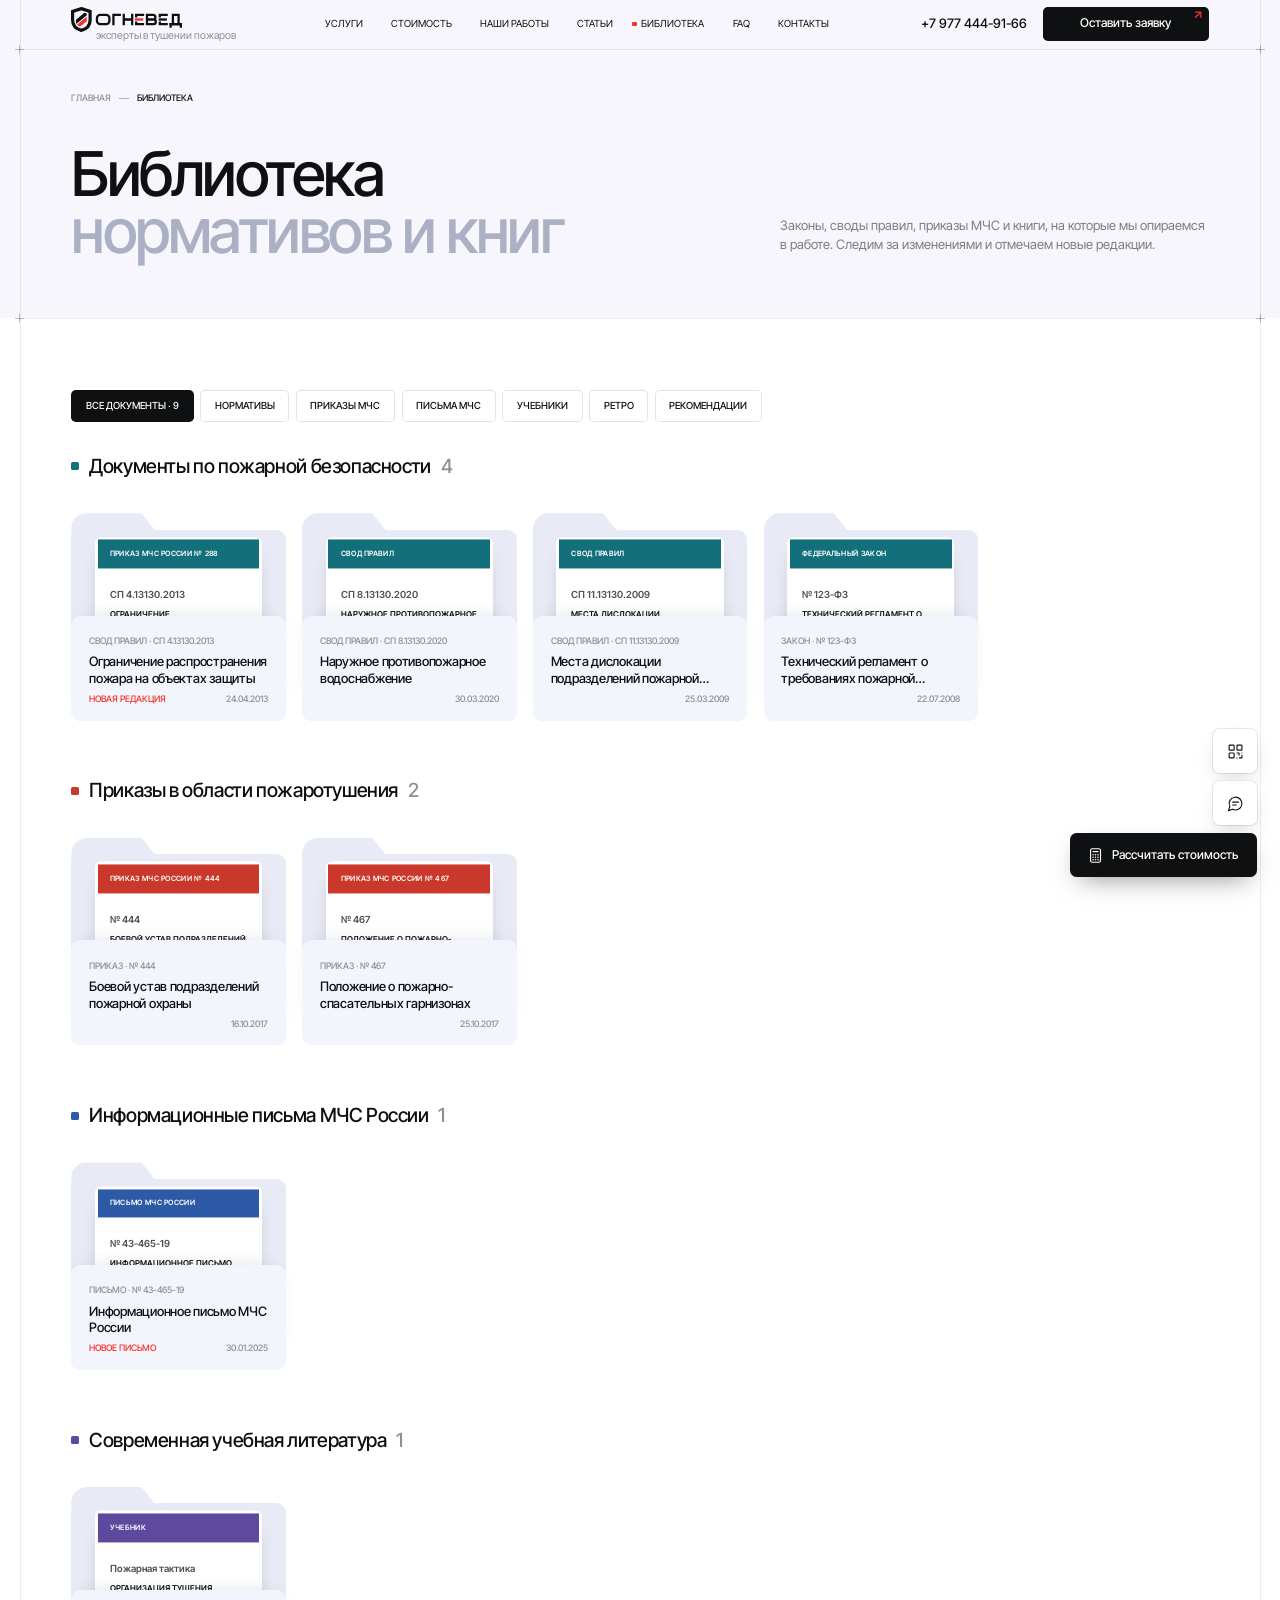
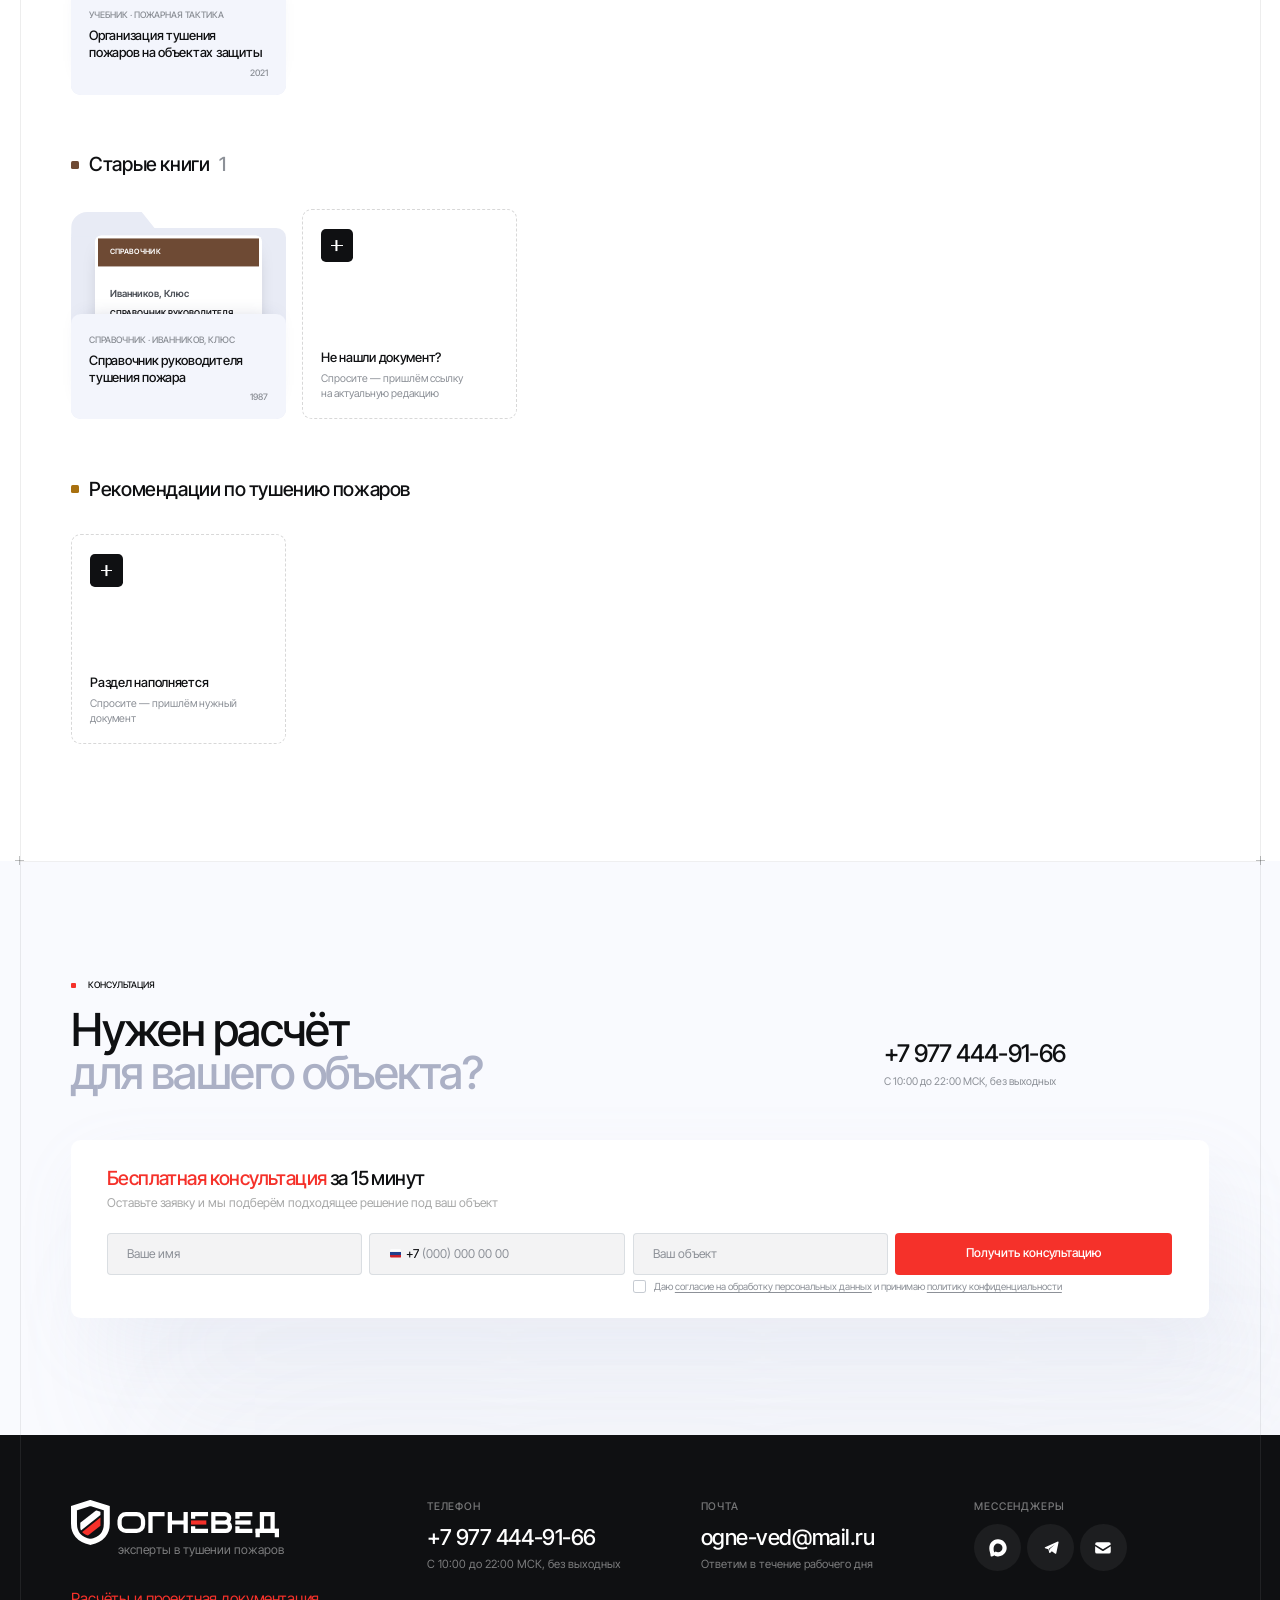
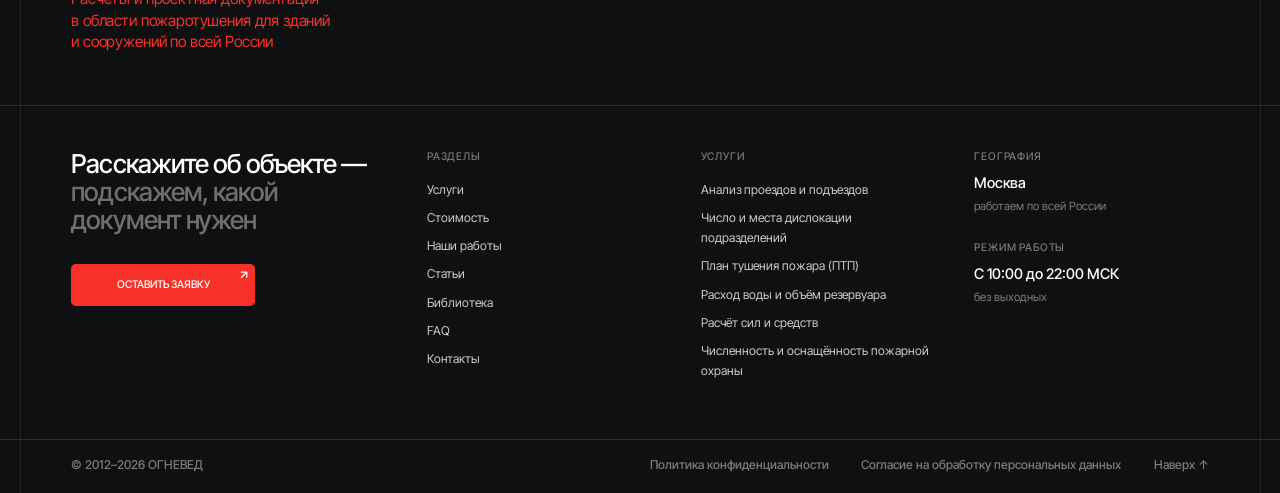
==== commit 589c8b12: "ОГНЕВЕД: правки заказчика — прайс-лист PDF, QR звонка, численность индивидуально, перемешивание прое" ====
--- a/biblioteka.html
+++ b/biblioteka.html
@@ -7,8 +7,7 @@
 <title>Библиотека — ОГНЕВЕД</title>
 <meta name="description" content="Нормативы и книги по пожаротушению, с которыми мы работаем: законы, своды правил, приказы МЧС.">
 <link rel="icon" href="favicon.svg" type="image/svg+xml">
-<link rel="preconnect" href="https://fonts.googleapis.com"><link rel="preconnect" href="https://fonts.gstatic.com" crossorigin>
-<link href="https://fonts.googleapis.com/css2?family=Inter+Tight:wght@300;400;500;600&family=Manrope:wght@600&display=swap" rel="stylesheet">
+<link rel="stylesheet" href="css/fonts.css">
 <link rel="stylesheet" href="css/base.css">
 <link rel="stylesheet" href="css/parts.css">
 <link rel="stylesheet" href="css/home.css">
@@ -19,6 +18,7 @@
 <main class="frame pg" id="page" data-page="biblioteka"></main>
 <footer class="ftr ftr--dark" id="ftr"></footer>
 <script src="js/vendor/lenis.min.js"></script>
+<script src="js/vendor/qrcode.js"></script>
 <script src="js/data.js"></script>
 <script src="js/texts.js"></script>
 <script src="js/ui.js"></script>
--- a/css/fonts.css
+++ b/css/fonts.css
@@ -0,0 +1,181 @@
+/* Inter Tight и Manrope: кириллица и латиница, файлы лежат на сайте (fonts/) */
+@font-face {
+  font-family: 'Inter Tight';
+  font-style: normal;
+  font-weight: 300;
+  font-display: swap;
+  src: url(../fonts/inter-tight-cyrillic-ext.woff2) format('woff2');
+  unicode-range: U+0460-052F, U+1C80-1C8A, U+20B4, U+2DE0-2DFF, U+A640-A69F, U+FE2E-FE2F;
+}
+
+@font-face {
+  font-family: 'Inter Tight';
+  font-style: normal;
+  font-weight: 300;
+  font-display: swap;
+  src: url(../fonts/inter-tight-cyrillic.woff2) format('woff2');
+  unicode-range: U+0301, U+0400-045F, U+0490-0491, U+04B0-04B1, U+2116;
+}
+
+@font-face {
+  font-family: 'Inter Tight';
+  font-style: normal;
+  font-weight: 300;
+  font-display: swap;
+  src: url(../fonts/inter-tight-latin-ext.woff2) format('woff2');
+  unicode-range: U+0100-02BA, U+02BD-02C5, U+02C7-02CC, U+02CE-02D7, U+02DD-02FF, U+0304, U+0308, U+0329, U+1D00-1DBF, U+1E00-1E9F, U+1EF2-1EFF, U+2020, U+20A0-20AB, U+20AD-20C4, U+2113, U+2C60-2C7F, U+A720-A7FF;
+}
+
+@font-face {
+  font-family: 'Inter Tight';
+  font-style: normal;
+  font-weight: 300;
+  font-display: swap;
+  src: url(../fonts/inter-tight-latin.woff2) format('woff2');
+  unicode-range: U+0000-00FF, U+0131, U+0152-0153, U+02BB-02BC, U+02C6, U+02DA, U+02DC, U+0304, U+0308, U+0329, U+2000-206F, U+20AC, U+2122, U+2191, U+2193, U+2212, U+2215, U+FEFF, U+FFFD;
+}
+
+@font-face {
+  font-family: 'Inter Tight';
+  font-style: normal;
+  font-weight: 400;
+  font-display: swap;
+  src: url(../fonts/inter-tight-cyrillic-ext.woff2) format('woff2');
+  unicode-range: U+0460-052F, U+1C80-1C8A, U+20B4, U+2DE0-2DFF, U+A640-A69F, U+FE2E-FE2F;
+}
+
+@font-face {
+  font-family: 'Inter Tight';
+  font-style: normal;
+  font-weight: 400;
+  font-display: swap;
+  src: url(../fonts/inter-tight-cyrillic.woff2) format('woff2');
+  unicode-range: U+0301, U+0400-045F, U+0490-0491, U+04B0-04B1, U+2116;
+}
+
+@font-face {
+  font-family: 'Inter Tight';
+  font-style: normal;
+  font-weight: 400;
+  font-display: swap;
+  src: url(../fonts/inter-tight-latin-ext.woff2) format('woff2');
+  unicode-range: U+0100-02BA, U+02BD-02C5, U+02C7-02CC, U+02CE-02D7, U+02DD-02FF, U+0304, U+0308, U+0329, U+1D00-1DBF, U+1E00-1E9F, U+1EF2-1EFF, U+2020, U+20A0-20AB, U+20AD-20C4, U+2113, U+2C60-2C7F, U+A720-A7FF;
+}
+
+@font-face {
+  font-family: 'Inter Tight';
+  font-style: normal;
+  font-weight: 400;
+  font-display: swap;
+  src: url(../fonts/inter-tight-latin.woff2) format('woff2');
+  unicode-range: U+0000-00FF, U+0131, U+0152-0153, U+02BB-02BC, U+02C6, U+02DA, U+02DC, U+0304, U+0308, U+0329, U+2000-206F, U+20AC, U+2122, U+2191, U+2193, U+2212, U+2215, U+FEFF, U+FFFD;
+}
+
+@font-face {
+  font-family: 'Inter Tight';
+  font-style: normal;
+  font-weight: 500;
+  font-display: swap;
+  src: url(../fonts/inter-tight-cyrillic-ext.woff2) format('woff2');
+  unicode-range: U+0460-052F, U+1C80-1C8A, U+20B4, U+2DE0-2DFF, U+A640-A69F, U+FE2E-FE2F;
+}
+
+@font-face {
+  font-family: 'Inter Tight';
+  font-style: normal;
+  font-weight: 500;
+  font-display: swap;
+  src: url(../fonts/inter-tight-cyrillic.woff2) format('woff2');
+  unicode-range: U+0301, U+0400-045F, U+0490-0491, U+04B0-04B1, U+2116;
+}
+
+@font-face {
+  font-family: 'Inter Tight';
+  font-style: normal;
+  font-weight: 500;
+  font-display: swap;
+  src: url(../fonts/inter-tight-latin-ext.woff2) format('woff2');
+  unicode-range: U+0100-02BA, U+02BD-02C5, U+02C7-02CC, U+02CE-02D7, U+02DD-02FF, U+0304, U+0308, U+0329, U+1D00-1DBF, U+1E00-1E9F, U+1EF2-1EFF, U+2020, U+20A0-20AB, U+20AD-20C4, U+2113, U+2C60-2C7F, U+A720-A7FF;
+}
+
+@font-face {
+  font-family: 'Inter Tight';
+  font-style: normal;
+  font-weight: 500;
+  font-display: swap;
+  src: url(../fonts/inter-tight-latin.woff2) format('woff2');
+  unicode-range: U+0000-00FF, U+0131, U+0152-0153, U+02BB-02BC, U+02C6, U+02DA, U+02DC, U+0304, U+0308, U+0329, U+2000-206F, U+20AC, U+2122, U+2191, U+2193, U+2212, U+2215, U+FEFF, U+FFFD;
+}
+
+@font-face {
+  font-family: 'Inter Tight';
+  font-style: normal;
+  font-weight: 600;
+  font-display: swap;
+  src: url(../fonts/inter-tight-cyrillic-ext.woff2) format('woff2');
+  unicode-range: U+0460-052F, U+1C80-1C8A, U+20B4, U+2DE0-2DFF, U+A640-A69F, U+FE2E-FE2F;
+}
+
+@font-face {
+  font-family: 'Inter Tight';
+  font-style: normal;
+  font-weight: 600;
+  font-display: swap;
+  src: url(../fonts/inter-tight-cyrillic.woff2) format('woff2');
+  unicode-range: U+0301, U+0400-045F, U+0490-0491, U+04B0-04B1, U+2116;
+}
+
+@font-face {
+  font-family: 'Inter Tight';
+  font-style: normal;
+  font-weight: 600;
+  font-display: swap;
+  src: url(../fonts/inter-tight-latin-ext.woff2) format('woff2');
+  unicode-range: U+0100-02BA, U+02BD-02C5, U+02C7-02CC, U+02CE-02D7, U+02DD-02FF, U+0304, U+0308, U+0329, U+1D00-1DBF, U+1E00-1E9F, U+1EF2-1EFF, U+2020, U+20A0-20AB, U+20AD-20C4, U+2113, U+2C60-2C7F, U+A720-A7FF;
+}
+
+@font-face {
+  font-family: 'Inter Tight';
+  font-style: normal;
+  font-weight: 600;
+  font-display: swap;
+  src: url(../fonts/inter-tight-latin.woff2) format('woff2');
+  unicode-range: U+0000-00FF, U+0131, U+0152-0153, U+02BB-02BC, U+02C6, U+02DA, U+02DC, U+0304, U+0308, U+0329, U+2000-206F, U+20AC, U+2122, U+2191, U+2193, U+2212, U+2215, U+FEFF, U+FFFD;
+}
+
+@font-face {
+  font-family: 'Manrope';
+  font-style: normal;
+  font-weight: 600;
+  font-display: swap;
+  src: url(../fonts/manrope-cyrillic-ext.woff2) format('woff2');
+  unicode-range: U+0460-052F, U+1C80-1C8A, U+20B4, U+2DE0-2DFF, U+A640-A69F, U+FE2E-FE2F;
+}
+
+@font-face {
+  font-family: 'Manrope';
+  font-style: normal;
+  font-weight: 600;
+  font-display: swap;
+  src: url(../fonts/manrope-cyrillic.woff2) format('woff2');
+  unicode-range: U+0301, U+0400-045F, U+0490-0491, U+04B0-04B1, U+2116;
+}
+
+@font-face {
+  font-family: 'Manrope';
+  font-style: normal;
+  font-weight: 600;
+  font-display: swap;
+  src: url(../fonts/manrope-latin-ext.woff2) format('woff2');
+  unicode-range: U+0100-02BA, U+02BD-02C5, U+02C7-02CC, U+02CE-02D7, U+02DD-02FF, U+0304, U+0308, U+0329, U+1D00-1DBF, U+1E00-1E9F, U+1EF2-1EFF, U+2020, U+20A0-20AB, U+20AD-20C4, U+2113, U+2C60-2C7F, U+A720-A7FF;
+}
+
+@font-face {
+  font-family: 'Manrope';
+  font-style: normal;
+  font-weight: 600;
+  font-display: swap;
+  src: url(../fonts/manrope-latin.woff2) format('woff2');
+  unicode-range: U+0000-00FF, U+0131, U+0152-0153, U+02BB-02BC, U+02C6, U+02DA, U+02DC, U+0304, U+0308, U+0329, U+2000-206F, U+20AC, U+2122, U+2191, U+2193, U+2212, U+2215, U+FEFF, U+FFFD;
+}
+
--- a/css/parts.css
+++ b/css/parts.css
@@ -20,7 +20,10 @@
 /* стилизованные обложки нормативов */
 .cv { height: 100%; display: flex; flex-direction: column; padding: 9%; background: #fff; }
 .cv-h { margin: -9% -9% 0; padding: 7% 9%; font-size: .5625rem; line-height: 1.3; font-weight: 600; letter-spacing: .04em; text-transform: uppercase; color: #fff; }
-.cv--teal .cv-h { background: #13707b; } .cv--red .cv-h { background: #c9382a; } .cv--dark .cv-h { background: #2a2c30; } .cv--paper { background: #f3eee4; } .cv--paper .cv-h { background: #7d2c21; }
+/* цвет вкладыша — раздел библиотеки (OG.bookCats) */
+.cv-h, .lb-h i { background: var(--cc); }
+.cv--pb, .lb-cat--pb { --cc: #13707b; } .cv--prikaz, .lb-cat--prikaz { --cc: #c9382a; } .cv--rek, .lb-cat--rek { --cc: #a8700f; }
+.cv--pisma, .lb-cat--pisma { --cc: #2c5aa6; } .cv--ucheb, .lb-cat--ucheb { --cc: #5d4a9e; } .cv--old, .lb-cat--old { --cc: #6e4a34; }
 .cv-n { margin-top: 14%; font-size: .75rem; font-weight: 600; color: var(--ink-2); }
 .cv-t { margin-top: 5%; font-size: .625rem; line-height: 1.35; font-weight: 600; text-transform: uppercase; color: var(--ink); }
 .cv-l { margin-top: 10%; display: grid; gap: 5px; }
--- a/css/home.css
+++ b/css/home.css
@@ -45,6 +45,8 @@
 /* соседние блоки на главной разного цвета — у каждого свой верхний отступ (в base.css у внутренних страниц он обнулён) */
 .home .sec + .sec { padding-top: 9rem; }
 .sec--tint { background: var(--tint); }
+/* на тонированном фоне полупрозрачная линия темнее, чем на белом: у всех горизонталей рамки один непрозрачный цвет */
+.sec.sec--tint::before { background: #efeff0; }
 .sec::before { content: ''; position: absolute; z-index: 3; top: 0; left: var(--fx); right: var(--fx); height: 1px; background: var(--ln); }
 .sec::after { content: ''; position: absolute; z-index: 5; top: -.34375rem; left: calc(var(--fx) - .34375rem); right: calc(var(--fx) - .34375rem); height: .6875rem; pointer-events: none;
   background: url("data:image/svg+xml,%3Csvg xmlns='http://www.w3.org/2000/svg' viewBox='0 0 11 11'%3E%3Cpath d='M5.5 0v11M0 5.5h11' stroke='%230f1012' stroke-opacity='.32'/%3E%3C/svg%3E") left center / .6875rem no-repeat,
@@ -301,9 +303,19 @@
 .home .hf .fld input:focus { background: #fff; box-shadow: inset 0 0 0 1px var(--ink); }
 .home .hf .fld.err input { box-shadow: inset 0 0 0 1px var(--red); }
 .home .hf .btn { margin: 0; height: 3.25rem; border-radius: .3125rem; font-size: .9375rem; line-height: 1.35; font-weight: 500; text-transform: none; }
-.home .hf .consent { grid-column: 4; font-size: .6875rem; line-height: 1.17; color: rgba(0, 0, 0, .27); white-space: nowrap; }
-.home .hf .consent a { text-decoration: underline; text-underline-offset: 2px; color: inherit; transition: color .3s; }
-.home .hf .consent a:hover { color: var(--ink); }
+.home .hf .consent { grid-column: 3 / 5; }
+/* согласие в формах: своя галочка в цвете сайта; ссылки открываются в новой вкладке, чтобы форма не пропала */
+.agr { position: relative; display: grid; grid-template-columns: 1rem minmax(0, 1fr); column-gap: .625rem; align-items: start; font-size: .75rem; line-height: 1.35; color: var(--grey); cursor: pointer; }
+.agr input { position: absolute; width: 1rem; height: 1rem; margin: 0; opacity: 0; cursor: pointer; }
+.agr i { width: 1rem; height: 1rem; border-radius: .1875rem; background: #fff; box-shadow: inset 0 0 0 1px #c6cbd2; transition: background-color .2s, box-shadow .2s; }
+.agr i::after { content: ''; display: block; width: .5rem; height: .25rem; margin: .3125rem 0 0 .25rem; border-left: 1.5px solid #fff; border-bottom: 1.5px solid #fff; transform: rotate(-45deg); opacity: 0; transition: opacity .2s; }
+.agr input:checked + i { background: var(--red); box-shadow: none; }
+.agr input:checked + i::after { opacity: 1; }
+.agr input:focus-visible + i { box-shadow: inset 0 0 0 1px var(--ink); }
+.agr.err i { box-shadow: inset 0 0 0 1.5px var(--red); }
+.agr.err span { color: var(--red); }
+.agr a { text-decoration: underline; text-underline-offset: 2px; transition: color .3s; }
+.agr a:hover { color: var(--ink); }
 .home .hf .form-ok { grid-column: 1 / -1; padding: 0; display: none; }
 .home .hf.is-sent .form-ok { display: flex; align-items: center; gap: 1rem; text-align: left; }
 .home .hf .form-ok svg { margin: 0; width: 2.5rem; height: 2.5rem; color: var(--red); }
@@ -313,11 +325,9 @@
 .cl-head { display: flex; align-items: center; justify-content: space-between; gap: 2rem; }
 .cl-note { font-size: .9375rem; color: var(--grey); }
 /* лента логотипов между линиями рамки: ячейки как в макете (7 на ширину рамки), едет влево без остановки */
-.cl-grid { container-type: inline-size; margin: 2.5rem var(--fx) 0; border-top: 1px solid var(--ln); border-bottom: 1px solid var(--ln); overflow: hidden; }
-.cl-track { display: flex; width: max-content; animation: cl-run 42s linear infinite; }
-.cl-grid:hover .cl-track { animation-play-state: paused; }
-@keyframes cl-run { to { transform: translate3d(-50%, 0, 0); } }
-@media (prefers-reduced-motion: reduce) { .cl-track { animation: none; } }
+.cl-grid { container-type: inline-size; margin: 2.5rem var(--fx) 0; border-top: 1px solid var(--ln); overflow: hidden; cursor: grab; touch-action: pan-y; -webkit-user-select: none; user-select: none; }
+.cl-grid.is-drag { cursor: grabbing; }
+.cl-track { display: flex; width: max-content; will-change: transform; }
 .cl-i { flex: none; display: grid; place-items: center; width: calc(100cqw / 7); height: 8.75rem; padding: 0 1.5rem; border-right: 1px solid var(--ln); }
 .cl-i img { width: auto; max-width: 100%; opacity: .42; transition: opacity .5s, transform .7s var(--e-out); }
 .cl-i:hover img { opacity: .95; transform: scale(1.04); }
@@ -327,7 +337,25 @@
 .st .badge { margin-top: .3125rem; justify-self: start; }
 .st-text { font-size: 3rem; line-height: 1.1; font-weight: 500; letter-spacing: -.032em; color: var(--grey-2); }
 .st-text .sw { transition: color .25s linear; }
-.nums { display: grid; grid-template-columns: repeat(4, minmax(max-content, 1fr)); margin-top: 8rem; border-top: 1px solid var(--ln-2); }
+.st-text ul { display: grid; gap: .875rem; margin-top: 2.25rem; font-size: 1.875rem; line-height: 1.2; letter-spacing: -.025em; }
+.st-text li { position: relative; padding-left: 1.75rem; }
+.st-text li::before { content: ''; position: absolute; left: 0; top: .5em; width: .625rem; height: .625rem; background: var(--red); border-radius: .125rem; }
+
+/* панель блоков над кнопками связи (home.js): та же ширина, скругление и тень, что у кнопок; подпись — их плашка .d-tip.
+   Высота строк ужимается на низких экранах, чтобы панель не упиралась в шапку */
+.rl { justify-self: end; display: grid; width: 3.375rem; padding: .25rem; border-radius: .5rem; background: #fff; box-shadow: 0 .75rem 2rem -.75rem rgba(15, 16, 18, .3), 0 0 0 1px var(--line); opacity: 0; visibility: hidden; transform: translateX(.5rem); transition: opacity .4s, transform .6s var(--e-out), visibility .4s; }
+.rl.is-show { opacity: 1; visibility: visible; transform: none; }
+.rl-n { padding: .4375rem 0 .375rem; text-align: center; font-size: .6875rem; line-height: 1; color: var(--grey); }
+.rl-n b { font-weight: 500; color: var(--red); }
+.rl-p { position: relative; display: block; height: 2px; margin: 0 .3125rem .25rem; border-radius: 1px; background: #e8ebf5; overflow: hidden; }
+.rl-p i { position: absolute; inset: 0; background: var(--red); transform: scaleX(0); transform-origin: 0 50%; }
+.rl a { position: relative; display: grid; place-items: center; height: min(2.25rem, calc((100vh - 23rem) / 11)); border-radius: .3125rem; color: #6d7185; transition: background-color .3s, color .3s; }
+.rl svg { width: 1.25rem; height: 1.25rem; fill: none; stroke: currentColor; stroke-width: 1.5; stroke-linecap: round; stroke-linejoin: round; }
+.rl a:hover { background: var(--tint-2); color: var(--ink); }
+.rl a.is-on { background: var(--tint-2); color: var(--red); }
+.dock .rl a:hover .d-tip, .dock .rl:not(:hover) a.is-flash .d-tip { opacity: 1; transform: translate(0, -50%); }
+@media (max-width: 1023px) { .rl { display: none; } }
+.nums { display: grid; grid-template-columns: repeat(4, minmax(max-content, 1fr)); margin-top: 5rem; border-top: 1px solid var(--ln-2); }
 .nums li { position: relative; padding: 1.5rem 2rem 0 0; }
 .nums li + li { padding-left: 2rem; border-left: 1px solid var(--ln); }
 /* крупные цифры (motion.js): тире диапазона и плюс — мельче цифр и с воздухом, акцент на самих числах */
@@ -582,7 +610,7 @@
 .objx-pin .sh { grid-template-columns: minmax(0, 1fr) auto; margin-bottom: 3rem; }
 .objx-pin .sh-r p { white-space: nowrap; }
 #price .sh { margin-bottom: 3.25rem; }
-#price .cx { min-height: 41.375rem; } /* 613 по Figma + запас под «Состав работ» самой длинной услуги, чтобы низ не прыгал */
+#price .cx { min-height: 45.75rem; } /* 613 по Figma + запас под «Состав работ» самой длинной услуги и прайс-лист, чтобы низ не прыгал */
 .objx-track { display: flex; gap: 1.25rem; width: max-content; padding: 0 calc((100vw - var(--cw)) / 2); will-change: transform; }
 .obx { position: relative; flex: none; width: 26.25rem; padding: .5rem; border-radius: .75rem; background: var(--tint); box-shadow: inset 0 0 0 1px rgba(15, 16, 18, .04); transition: background-color .5s, box-shadow .6s var(--e-out), transform .7s var(--e-out); }
 .obx:hover { background: #fff; box-shadow: var(--sh-badge), inset 0 0 0 1px rgba(15, 16, 18, .04); transform: translateY(-.375rem); }
@@ -808,6 +836,14 @@
 .cs-inc li { position: relative; padding-left: 1.25rem; font-size: .8125rem; line-height: 1.4; color: var(--ink-52); animation: dd-in .6s var(--e-out) both; animation-delay: calc(var(--i) * 90ms); }
 .cs-inc li::before { content: ''; position: absolute; left: .125rem; top: .3em; width: .5rem; height: .3125rem; border: solid var(--red); border-width: 0 0 1.5px 1.5px; transform: rotate(-45deg); }
 .cs-inc ul:empty::before { content: 'Появится после выбора документа'; font-size: .8125rem; color: var(--grey-2); }
+/* прайс-лист внизу листа расчёта: плашка PDF, название, стрелка скачивания */
+.cs-pdf { display: flex; align-items: center; gap: .75rem; margin-top: auto; padding-top: .875rem; border-top: 1px solid var(--ln-2); }
+.cs-pdf-i { flex: none; display: grid; place-items: center; width: 2.5rem; height: 2.5rem; border-radius: .25rem; background: #fff; box-shadow: inset 0 0 0 1px var(--ln-2); font-size: .6875rem; font-weight: 600; letter-spacing: .02em; color: var(--red); transition: background-color .3s, color .3s; }
+.cs-pdf-t { display: grid; gap: .0625rem; min-width: 0; }
+.cs-pdf-t b { font-size: .9375rem; line-height: 1.2; font-weight: 500; letter-spacing: -.01em; }
+.cs-pdf-t small { font-size: .75rem; line-height: 1.3; color: var(--grey); }
+.cs-pdf svg { flex: none; width: 1.125rem; height: 1.125rem; margin-left: auto; color: var(--red); }
+.cs-pdf:hover .cs-pdf-i { background: var(--red); color: #fff; }
 .cs-st { color: var(--grey); }
 .cs-st.is-done { color: var(--red); }
 /* калькулятор в окне на главной — светлый */
@@ -860,6 +896,11 @@
 
 /* ── 08 · библиотека: папки в языке макета ── */
 .home .lbx { grid-template-columns: repeat(5, minmax(0, 1fr)); gap: 3.5rem 1.25rem; }
+#lib.lbx { grid-template-columns: repeat(6, minmax(0, 1fr)); }
+#lib .folder { aspect-ratio: 1 / 1.14; }
+#lib .f-doc { height: 66%; }
+#lib .f-front { padding-inline: 1.125rem; }
+#lib .f-t { font-size: .9375rem; }
 .home .lbx .f-back, .home .lbx .f-back::before { background: #e8ebf5; }
 .home .lbx .f-back { border-radius: .75rem; }
 .home .lbx .f-front { border-radius: .75rem; background: var(--tint-2); box-shadow: 0 -.75rem 1.5rem -1.25rem rgba(60, 70, 110, .35); }
@@ -1070,6 +1111,9 @@
 .mdl-c a { font-size: 1.5rem; line-height: 1.15; font-weight: 500; letter-spacing: -.025em; transition: color .3s; }
 .mdl-c a:hover { color: var(--red); }
 .mdl-c small { font-size: .8125rem; color: var(--grey); }
+.mdl-l .mdl-c { grid-template-columns: minmax(0, 1fr) auto; align-items: center; column-gap: 1rem; }
+.mdl-ct { display: grid; gap: .375rem; }
+.mdl-c .msg-q { margin: 0; box-shadow: inset 0 0 0 1px var(--ln-2); }
 .mdl-r { display: flex; flex-direction: column; padding: 2.75rem 2.5rem 2rem 2.75rem; }
 .mdl-t { padding-right: 3rem; font-size: 1.5rem; line-height: 1.1; font-weight: 500; letter-spacing: -.03em; }
 .mdl-s { margin: .625rem 0 1.75rem; font-size: .9375rem; line-height: 1.45; color: var(--ink-52); }
@@ -1081,6 +1125,10 @@
 .mdl--cnt .mdl-h { max-width: 26rem; }
 .mdl--cnt .mdl-s { margin-bottom: 2rem; }
 .mdl--cnt .msg { grid-template-columns: 1fr; }
+/* QR рядом с кнопкой: на телефоне (без наведения) не нужен, там работает сама ссылка */
+.msg-q { flex: none; width: 5.5rem; height: 5.5rem; margin: 0 0 0 auto; border-radius: .25rem; background: #fff; fill: var(--ink); }
+.msg--qr .msg-b { padding-right: 2.25rem; }
+@media (hover: none) { .msg-q { display: none; } }
 /* кнопки связи (ui.js, msgBlock): значок в квадрате, подпись капсом и действие, стрелка-уголок; при наведении
    кнопка заливается чёрным снизу, как кнопки сайта, квадрат значка краснеет */
 .msg { display: grid; grid-template-columns: repeat(auto-fit, minmax(0, 1fr)); gap: .625rem; }
--- a/css/pages.css
+++ b/css/pages.css
@@ -41,6 +41,7 @@
 .pgf .num { display: block; font-size: .8125rem; color: var(--red); }
 .pgf b small { margin-right: .25em; font-size: .4em; font-weight: 400; letter-spacing: 0; color: var(--grey); vertical-align: .9em; }
 .pgf b { display: block; margin-top: 1.75rem; font-size: 3.5rem; line-height: .9; font-weight: 300; letter-spacing: -.05em; white-space: nowrap; font-variant-numeric: tabular-nums; }
+.pgf .pgf-w { font-size: 2.75rem; line-height: 3.15rem; }
 .pgf p { max-width: 15.5rem; margin-top: 1rem; font-size: .875rem; line-height: 1.4; color: var(--grey); }
 /* пары «подпись — значение» (проект, документ) */
 .pgd { display: grid; grid-template-columns: repeat(auto-fit, minmax(0, 1fr)); margin-top: 3.75rem; border-top: 1px solid var(--ln-2); }
@@ -253,6 +254,108 @@
 .pg .wkc[style*="span 12"] .wkc-img { height: 32rem; }
 .pg .sec--tint .scx .sc { box-shadow: none; }
 
+/* ── графическая часть проекта: две схемы на одной панели (js/schemes.js) ──
+   слева площадка на мозаике, справа сухотруб на тёмном; знаки — в единицах панели 1400×700 */
+.sxw { display: grid; gap: .625rem; }
+.sx { position: relative; aspect-ratio: 2 / 1; border-radius: .75rem; overflow: hidden; background: #fff; box-shadow: var(--sh-card), 0 0 0 1px rgba(15, 16, 18, .04); isolation: isolate; }
+.sx-dark { position: absolute; top: 0; bottom: 0; right: 0; left: calc(936 / 1400 * 100%); background: var(--ink); }
+.sx > svg { position: absolute; inset: 0; width: 100%; height: 100%; }
+.sx-veil path { fill: #dadeee; }
+.sx-road { fill: var(--tint-2); }
+.sx-room { fill: #fff; }
+.sx-wall { fill: none; stroke: var(--ink); stroke-width: 1.5; }
+.sx-curb { fill: none; stroke: rgba(15, 16, 18, .14); }
+.sx-t { font: 500 12px/1 var(--f); letter-spacing: 0; fill: var(--ink); }
+.sx-c { text-anchor: middle; }
+.sx-t--r { fill: var(--red); }
+.sx-halo { stroke: #fff; stroke-width: 4; stroke-linejoin: round; }
+.sx-tl { stroke: var(--ink); stroke-width: 1; }
+.sx-h { fill: none; stroke: var(--ink); stroke-width: 1.6; stroke-linecap: round; }
+.sx-hd { fill: none; stroke: #fff; stroke-width: 1.6; }
+.sx-comb { stroke-width: 2.4; }
+.sx-dash { stroke-dasharray: 8 6; }
+.sx-p { fill: none; stroke: var(--red); stroke-width: 3.4; stroke-linejoin: round; }
+.sx-p--t { stroke-width: 2.4; }
+.sx-f { fill: var(--ink); }
+.sx-r { fill: var(--red); stroke: var(--red); }
+.sx-ac path, .sx-ac ellipse { fill: #fff; stroke: var(--red); stroke-width: 1.6; }
+.sx-ac-t { font: 500 10px/1 var(--f); fill: var(--ink); text-anchor: middle; }
+.sx-pg circle { fill: #fff; stroke: var(--ink); stroke-width: 1.6; }
+.sx-pg path { fill: var(--ink); }
+.sx-rs circle { fill: #fff; stroke: var(--ink); stroke-width: 1.6; }
+.sx-rs path, .sx-st path:not(.sx-f) { fill: none; stroke: var(--ink); stroke-width: 1.6; }
+.sx-dr path { fill: #fff; stroke: var(--ink); stroke-width: 1.4; }
+.sx-dr circle { fill: #fff; stroke: var(--ink); stroke-width: 1.4; }
+.sx-fl path:first-child { fill: none; stroke: var(--red); stroke-width: 2; }
+.sx-pb circle, .sx-sh path { fill: #fff; stroke: var(--red); stroke-width: 1.6; }
+.sx-pb-t { font: 500 13px/1 var(--f); fill: var(--red); text-anchor: middle; }
+.sx-pb-n { font: 500 12px/1 var(--f); fill: var(--red); }
+.sx-hang path { fill: none; stroke: rgba(255, 255, 255, .55); stroke-width: 1.2; }
+.sx-valve path { fill: none; stroke: #fff; stroke-width: 1.2; }
+.sx-valve .sx-fw { fill: #fff; }
+.sx-w .sx-t { fill: rgba(255, 255, 255, .72); }
+.sx-t--g { fill: var(--grey); text-transform: uppercase; font-size: 11px; }
+/* появление: сначала техника, затем рукава, стояки и стволы, последней — труба на тёмной половине */
+.sx-dw { stroke-dasharray: 1 1; stroke-dashoffset: 1; stroke-linecap: butt; }
+.sx.is-on .sx-dw { animation: sx-draw var(--z) cubic-bezier(.45, 0, .55, 1) var(--a) forwards; }
+.sx-pop { opacity: 0; transform: scale(.82); transform-box: fill-box; transform-origin: center; }
+.sx.is-on .sx-pop { animation: sx-pop .7s var(--e-out) var(--a) forwards; }
+.sx-fade { opacity: 0; }
+.sx.is-on .sx-fade { animation: sx-fade .7s ease var(--a) forwards; }
+.sx-veil, .sx-road, .sx-spec { transition: opacity .8s; }
+.sx:not(.is-on) .sx-veil, .sx:not(.is-on) .sx-road, .sx:not(.is-on) .sx-spec, .sx:not(.is-on) .sx-sg { opacity: 0; }
+.sx.is-on .sx-spec { transition-delay: 2.7s; }
+@keyframes sx-draw { to { stroke-dashoffset: 0; } }
+@keyframes sx-pop { to { opacity: 1; transform: none; } }
+@keyframes sx-fade { to { opacity: 1; } }
+/* сигналы: штрих с шагом --P, сдвиг на один шаг — бесшовный круг; бегут, только пока панель на экране */
+.sx-run { will-change: transform; }
+.sx.is-on .sx-sg { animation: sx-sg .8s ease 3s backwards; }
+.sx-sg path { --P: 300px; fill: none; stroke-linecap: round; stroke-dasharray: var(--L) calc(var(--P) - var(--L)); stroke-dashoffset: var(--o); animation: sx-run 2.8s linear infinite paused; }
+.sx.is-run .sx-sg path { animation-play-state: running; }
+.sx-sg-t { --L: 44px; --o: 0px; stroke-opacity: .42; }
+.sx-sg-h { --L: 13px; --o: -31px; }
+.sx-sg--r path { stroke: var(--red); stroke-width: 3; }
+.sx-sg--w path { stroke: #fff; stroke-width: 1.8; }
+@keyframes sx-sg { from { opacity: 0; } }
+@keyframes sx-run { to { stroke-dashoffset: calc(var(--o) - var(--P)); } }
+/* кольцо срабатывания: сигнал дошёл до оросителя — расходится у него и у его пары в помещении */
+.sx-ring { fill: none; stroke: var(--red); stroke-width: 1.4; vector-effect: non-scaling-stroke; opacity: 0; transform-box: fill-box; transform-origin: center; animation: sx-ring 2.8s linear var(--a) infinite paused; }
+.sx-ring--w { stroke: #fff; }
+.sx.is-run .sx-ring { animation-play-state: running; }
+@keyframes sx-ring { 0% { opacity: 0; transform: scale(.42); } 4% { opacity: .75; } 46%, 100% { opacity: 0; transform: scale(1.3); } }
+/* наведение на карточку: яркими остаются только её слои */
+.sx [data-l] { transition: opacity .35s; }
+.sx [data-l].is-dim { opacity: .14; }
+.sx.is-dim .sx-veil { opacity: .45; }
+@media (prefers-reduced-motion: reduce) {
+  .sx-dw { stroke-dashoffset: 0; }
+  .sx-pop, .sx-fade { opacity: 1; transform: none; }
+  .sx .sx-veil, .sx .sx-road, .sx .sx-spec { opacity: 1; transition: none; }
+  .sx * { animation: none !important; }
+  .sx-sg { display: none; }
+}
+.sxh { position: absolute; top: 1.75rem; }
+.sxh--l { left: 2.25rem; }
+.sxh--r { left: calc(936 / 1400 * 100% + 2.25rem); color: #fff; }
+.sxh h3 { margin-top: .75rem; font-size: 1.375rem; line-height: 1.15; font-weight: 500; letter-spacing: -.025em; }
+.sxh-s { margin-top: .25rem; font-size: .8125rem; line-height: 1.35; color: var(--grey); }
+.sx-spec { position: absolute; right: 2.25rem; bottom: 2rem; width: 12.5rem; color: #fff; }
+.sx-spec div { display: flex; justify-content: space-between; gap: 1rem; padding: .4375rem 0; border-top: 1px solid rgba(255, 255, 255, .12); font-size: .75rem; line-height: 1.2; }
+.sx-spec dt { color: rgba(255, 255, 255, .55); }
+.sx-tag { position: absolute; left: 2.25rem; top: 7.625rem; display: inline-flex; align-items: center; gap: .4375rem; height: 1.625rem; padding: 0 .625rem; border-radius: .3125rem; background: #fff; box-shadow: 0 0 0 1px var(--ln-2); font-size: .625rem; line-height: 1; font-weight: 500; text-transform: uppercase; color: var(--ink); }
+.sx-tag i { width: .4375rem; height: .4375rem; border-radius: 1px; background: var(--grey-2); }
+.sxk-ls { position: relative; display: grid; grid-template-columns: repeat(var(--n), minmax(0, 1fr)); gap: .625rem; }
+.sxk { position: relative; display: flex; flex-direction: column; align-items: flex-start; width: 100%; height: 100%; min-height: 12.5rem; padding: 1.25rem 1.25rem 1.25rem; border-radius: .375rem; background: #fff; text-align: left; box-shadow: inset 0 0 0 1px rgba(15, 16, 18, .08); transition: box-shadow .4s; }
+.sxk-ic { display: block; height: 1.75rem; margin-bottom: auto; }
+.sxk-ic svg { display: block; width: auto; height: 100%; overflow: visible; }
+.sxk-ic .sx-ic-h path { fill: none; stroke: var(--ink); stroke-width: 1.6; }
+.sxk b { padding-top: 1.5rem; font: 300 2.5rem/1 var(--f-num); letter-spacing: -.05em; white-space: nowrap; }
+.sxk small { font-size: .35em; font-weight: 400; letter-spacing: 0; color: var(--grey); }
+.sxk span { margin-top: .625rem; min-height: 3.375rem; font-size: .8125rem; line-height: 1.38; color: var(--ink-52); }
+.sxk-ls .fl--add { min-height: 12.5rem; padding: 1.25rem; }
+.sxk:hover, .sxk:focus-visible { outline: 0; box-shadow: inset 0 0 0 1px var(--red); }
+
 /* ── проект: фото на всю колонку, ниже текст тремя пунктами и липкая карточка услуги ── */
 .wph { height: 38rem; border-radius: .75rem; overflow: hidden; background: var(--tint-2); }
 .wph img, .atc img, .arf-img img { width: 100%; height: 100%; object-fit: cover; transform: translate3d(0, var(--py, 0%), 0) scale(1.12); }
@@ -337,8 +440,13 @@
 .ats .fb { justify-self: start; margin-top: 1rem; }
 
 /* ── библиотека: папки главной по пять в ряд; последняя ячейка — вопрос о документе пунктиром ── */
-.pg .lbx { min-height: 20rem; padding-top: 2.5rem; transition: opacity .3s, transform .4s var(--e-out); }
-.pg .lbx.is-swap { opacity: 0; transform: translateY(.75rem); }
+.pg .lbw { min-height: 20rem; transition: opacity .3s, transform .4s var(--e-out); }
+.pg .lbw.is-swap { opacity: 0; transform: translateY(.75rem); }
+.pg .lbx { padding-top: 2.5rem; }
+.lb-cat + .lb-cat { margin-top: 4.5rem; }
+.lb-h { display: flex; align-items: center; gap: .75rem; font-size: 1.5rem; line-height: 1.2; font-weight: 500; letter-spacing: -.02em; }
+.lb-h i { flex: none; width: .625rem; height: .625rem; border-radius: .125rem; }
+.lb-h span { color: var(--grey); }
 .lb-ask { position: relative; display: flex; flex-direction: column; align-items: flex-start; justify-content: flex-end; gap: .5rem; aspect-ratio: 1 / .98; padding: 1.5rem 1.375rem 1.25rem; border-radius: .75rem; border: 1px dashed rgba(15, 16, 18, .16); text-align: left; transition: border-color .4s, background-color .4s; }
 .lb-ask b { font-size: 1rem; line-height: 1.3; font-weight: 500; letter-spacing: -.02em; }
 .lb-ask > span:last-child { font-size: .8125rem; line-height: 1.4; color: var(--grey); }
@@ -403,7 +511,9 @@
 .cnt-row .side-k { align-self: start; padding-top: .5rem; }
 .cnt-row--3 { grid-template-columns: repeat(3, minmax(0, 1fr)); }
 .cnt-row--3 .side-k { padding-top: 0; }
-.cnt-big { display: inline-block; font-size: 3.75rem; line-height: 1; font-weight: 500; letter-spacing: -.045em; white-space: nowrap; transition: color .3s; }
+.cnt-tel { display: flex; justify-content: space-between; align-items: center; gap: 1rem; }
+.cnt-tel .msg-q { width: 6rem; height: 6rem; box-shadow: inset 0 0 0 1px var(--ln-2); }
+.cnt-big { display: inline-block; font-size: 3.5rem; line-height: 1; font-weight: 500; letter-spacing: -.045em; white-space: nowrap; transition: color .3s; }
 .cnt-mid { display: inline-block; font-size: 2.25rem; line-height: 1.05; font-weight: 500; letter-spacing: -.035em; transition: color .3s; }
 .cnt-big:hover, .cnt-mid:hover { color: var(--red); }
 .cnt-s { margin-top: .75rem; font-size: .9375rem; line-height: 1.45; color: var(--grey); }
@@ -460,3 +570,25 @@
 .ctx-f .hf-t { font-size: 1.5rem; line-height: 1; }
 .ctx-f .hf { margin-top: 1.609rem; }
 .ctx-f .form-ok { min-height: 3.25rem; }
+
+/* ── политика и согласие: как статья, текст плотнее; номер у каждого раздела; метка — реквизит, которого пока нет ── */
+.lg h2 { display: grid; grid-template-columns: 3rem minmax(0, 1fr); align-items: baseline; font-size: 1.75rem; line-height: 1.15; scroll-margin-top: 7rem; }
+.lg h2 .num { font-size: .8125rem; letter-spacing: 0; color: var(--red); }
+.lg > :not(h2) { margin-left: 3rem; }
+.lg p, .lg li { font-size: 1.0625rem; line-height: 1.6; color: rgba(15, 16, 18, .72); }
+.lg ul { display: grid; gap: .5rem; margin-top: .75rem; }
+.lg p + ul, .lg ul + p { margin-top: 1rem; }
+.lg li { position: relative; padding-left: 1.25rem; }
+.lg li::before { content: ''; position: absolute; left: 0; top: .6em; width: .375rem; height: .375rem; border-radius: 1px; background: var(--red); }
+.lg a { text-decoration: underline; text-underline-offset: 2px; transition: color .3s; }
+.lg a:hover { color: var(--red); }
+.lg-dl { margin-top: 1rem; border-top: 1px solid var(--ln-2); }
+.lg-dl div { display: grid; grid-template-columns: 9rem minmax(0, 1fr); gap: 1rem; padding: .8125rem 0; border-bottom: 1px solid var(--ln-2); }
+.lg-dl dt { font-size: .6875rem; line-height: 1.6rem; font-weight: 500; text-transform: uppercase; color: var(--grey); }
+.lg-dl dd { font-size: 1.0625rem; line-height: 1.5; color: var(--ink); }
+.lg-f { padding: .0625rem .375rem; border-radius: .1875rem; background: rgba(245, 49, 42, .1); color: var(--red); }
+.lg-as .side-k + * { margin-top: 0; }
+.lg-as-p { font-size: .9375rem; line-height: 1.45; color: var(--ink-52); }
+.lg-as-m { display: block; margin: .75rem 0 2.5rem; font-size: 1.25rem; font-weight: 500; letter-spacing: -.02em; transition: color .3s; }
+.lg-as-m:hover { color: var(--red); }
+.lg-as .fb { width: 100%; }
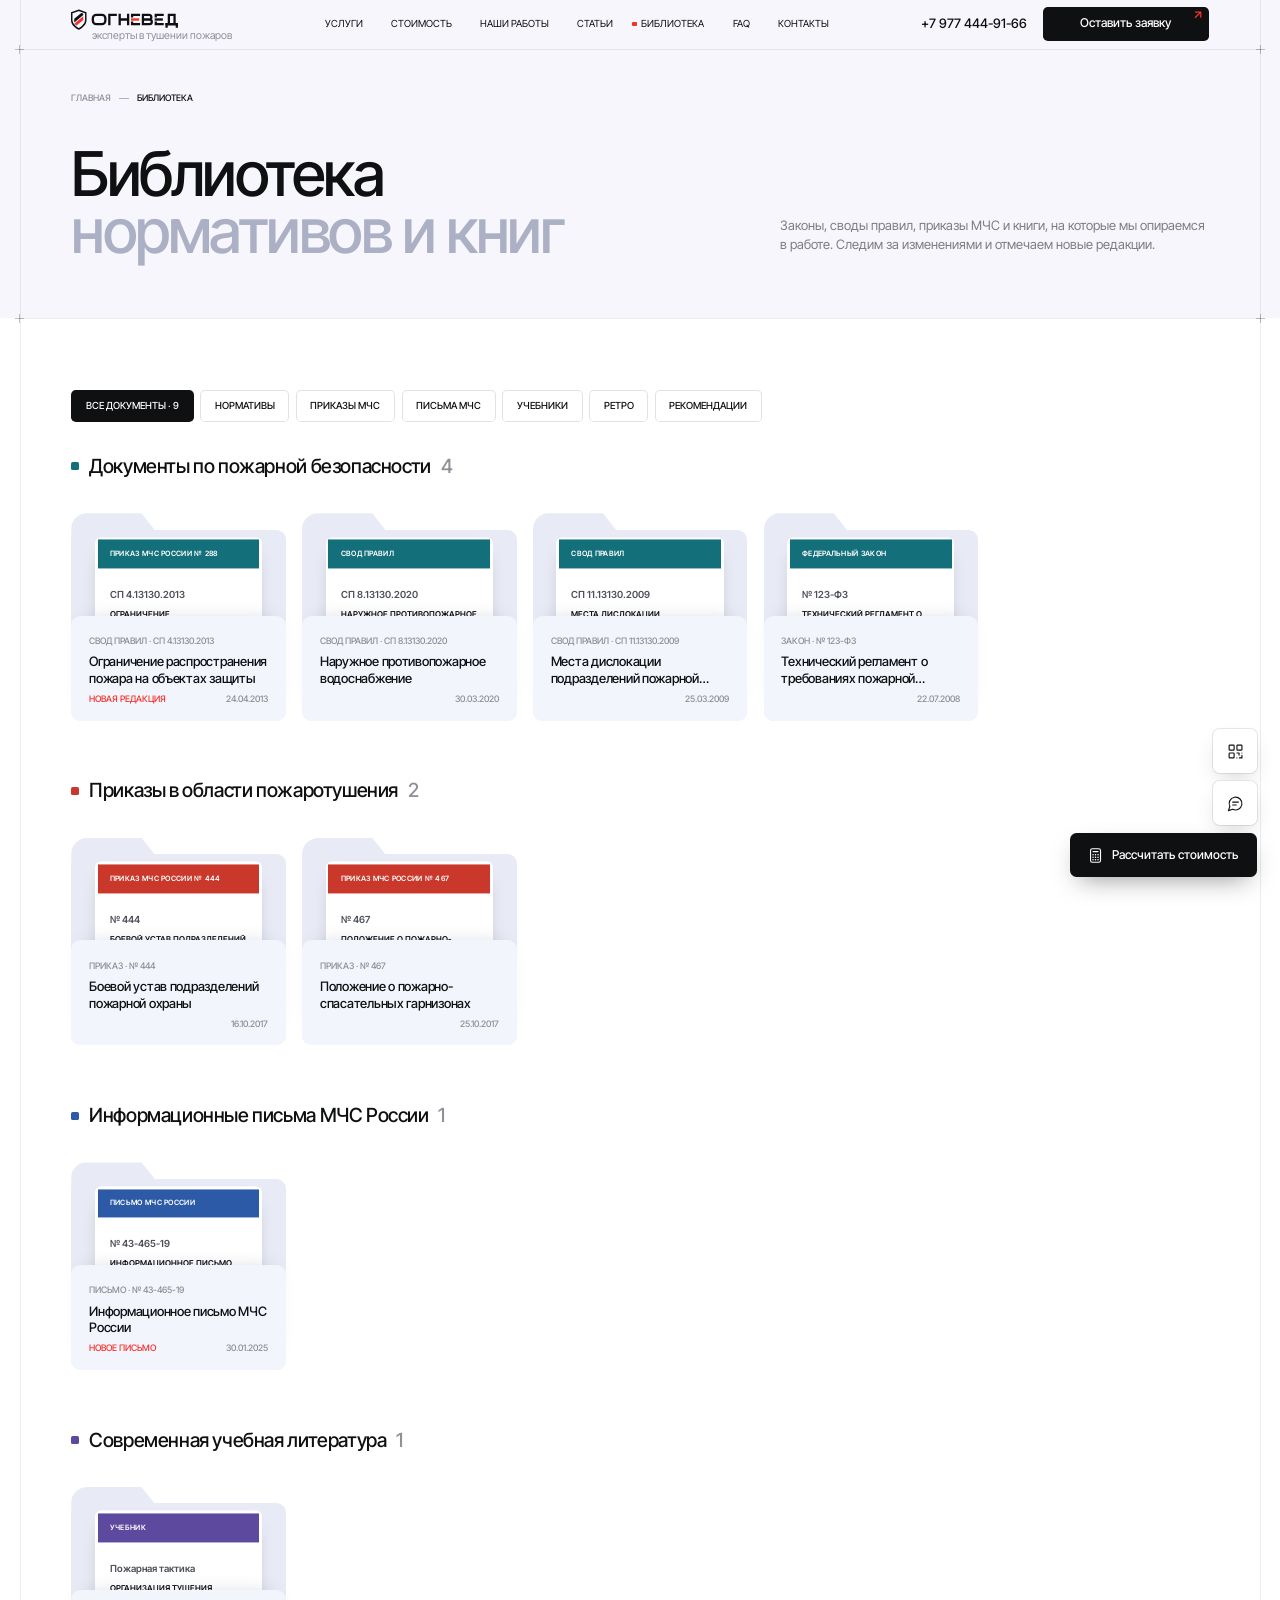
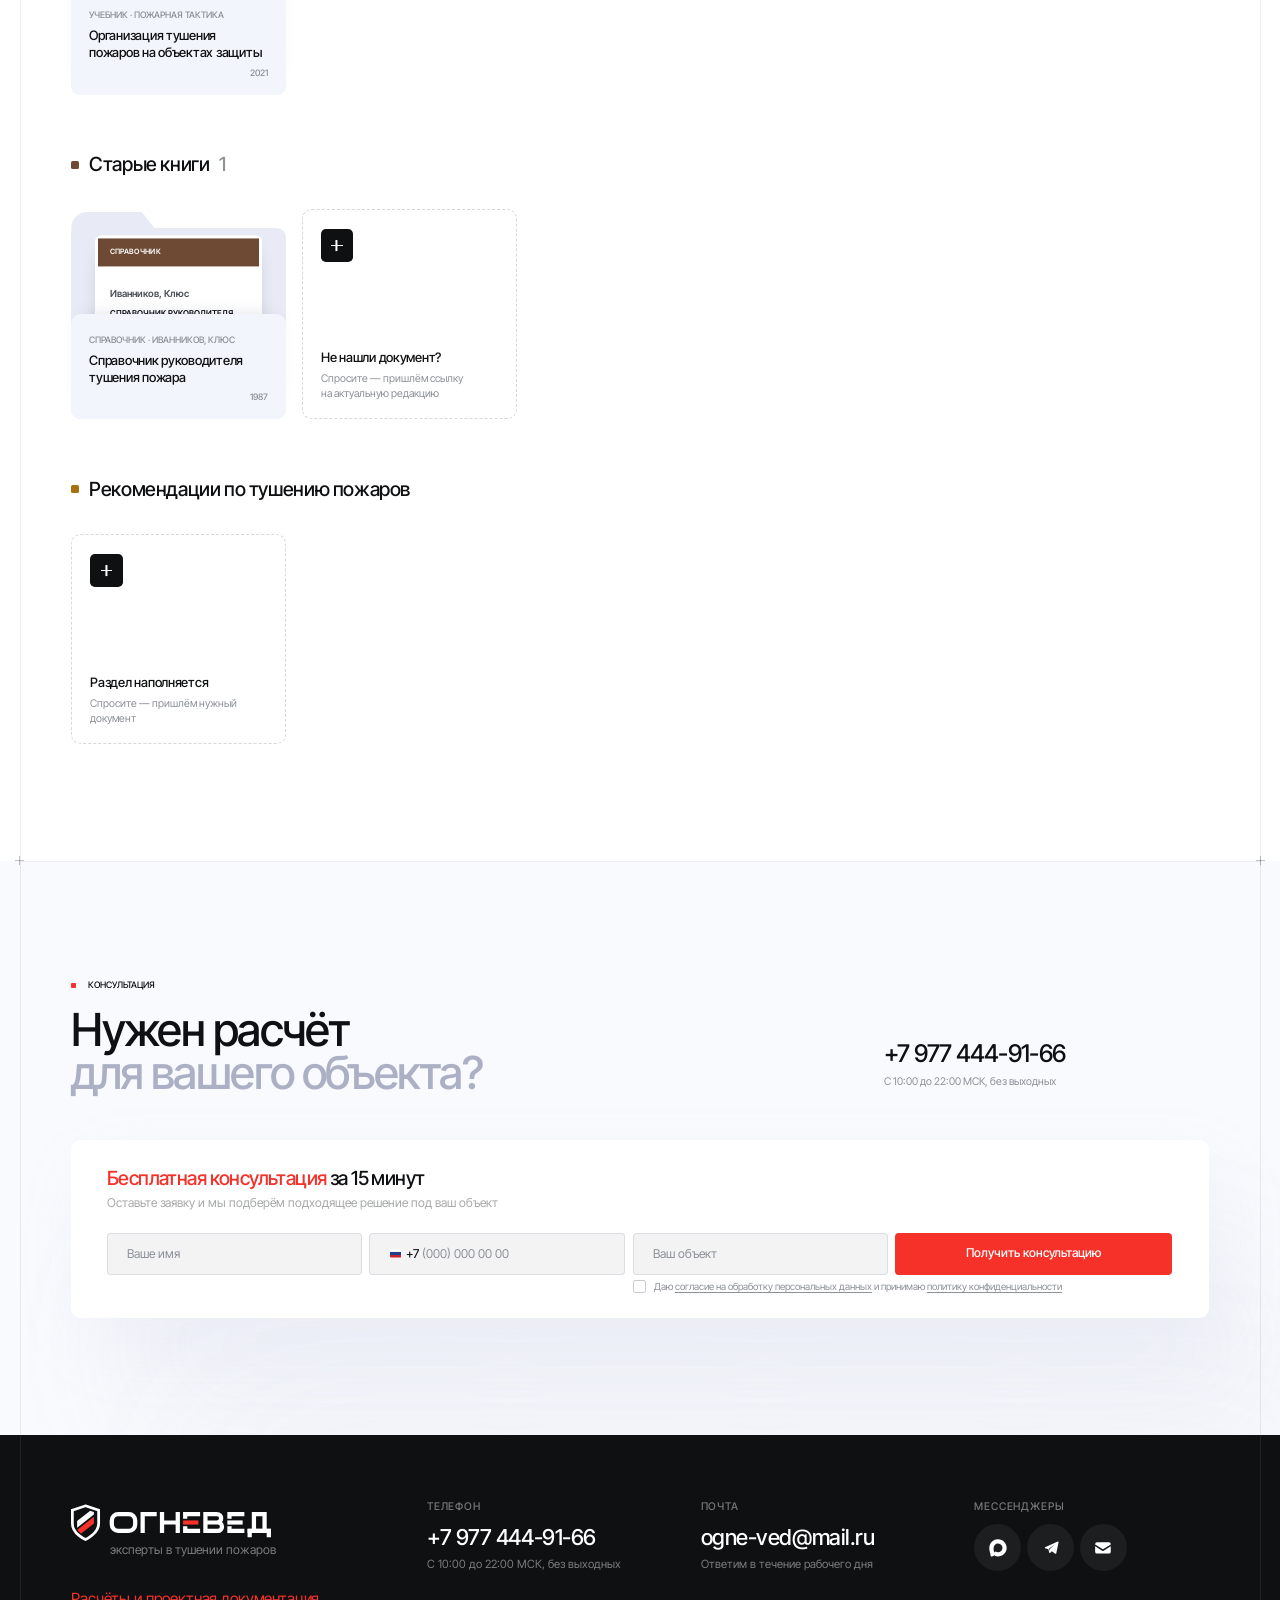
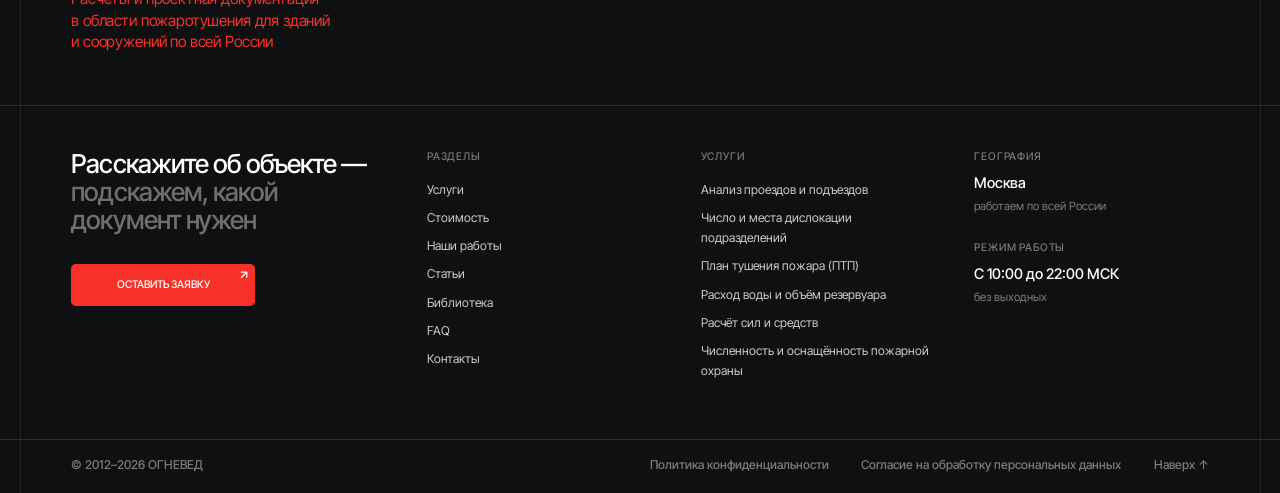
==== commit 41e7f2b7: "ОГНЕВЕД: первый экран — ролик меньше и правее, рукав на корме АЦ и дефекты разветвления стёрты в кад" ====
--- a/biblioteka.html
+++ b/biblioteka.html
@@ -1,8 +1,8 @@
 <!doctype html>
 <html lang="ru">
 <head>
+<meta charset="utf-8">
 <meta name="robots" content="noindex, nofollow">
-<meta charset="utf-8">
 <meta name="viewport" content="width=device-width, initial-scale=1">
 <title>Библиотека — ОГНЕВЕД</title>
 <meta name="description" content="Нормативы и книги по пожаротушению, с которыми мы работаем: законы, своды правил, приказы МЧС.">
--- a/css/home.css
+++ b/css/home.css
@@ -100,7 +100,7 @@
 /* логотип — щит и слово (img/logo.svg, _tools/logo.cjs): буквы занимают средние 47 % высоты; подпись — под словом, со сдвигом на ширину щита */
 .hx-logo { display: grid; justify-items: start; padding-top: .5625rem; }
 .hx-logo img { display: block; width: auto; height: 1.875rem; }
-.hx-logo small { margin: -.1875rem 0 0 1.91rem; font-size: .8125rem; line-height: 1.35; color: var(--grey); }
+.hx-logo small { margin: -.1875rem 0 0 1.593rem; font-size: .8125rem; line-height: 1.35; color: var(--grey); }
 .hx-nav { display: flex; gap: clamp(1.25rem, 2.2vw, 2.75rem); padding-top: 1.3125rem; }
 .hx-nav > a { position: relative; display: block; font-size: .75rem; line-height: 1.35; text-transform: uppercase; white-space: nowrap; }
 /* наведение без подчёркиваний: пункт краснеет; текущий раздел — красный квадрат слева, как у плашек */
@@ -171,13 +171,11 @@
 .hl b { font-weight: inherit; color: #fff; }
 .hero-sub { position: absolute; z-index: 3; left: 0; top: 26.0625rem; width: 29.3125rem; font-size: 1rem; line-height: 1.35; color: var(--ink-52); }
 .hero-cta { position: absolute; z-index: 3; left: 0; top: 31.1875rem; width: 16.6875rem; padding: 0; }
-/* Figma «home» 2059:1044 — ролик 687, −16 · 1073×791 (петля img/hero.mp4) */
-.hero-art { position: absolute; z-index: 1; left: 26.6875rem; top: -1rem; width: 67.0625rem; height: 49.4375rem; }
+/* петля img/hero.mp4 1756×1176: фон ролика сведён с фоном экрана (_tools/hero-video.cjs), края кадра не видны. На 1920: 770, 64 · 924×619 —
+   от заголовка до АЦ ~80 px воздуха, резервуар кончается над формой. Угол крыши (x 1415 кадра) держится ~1rem левее карточки,
+   на узких ПК (карточка прижата к краю окна) кадр для этого сжимается */
+.hero-art { position: absolute; z-index: 1; left: 31.875rem; top: 23.34rem; width: min(57.75rem, 62.05vw - 7.5rem); aspect-ratio: 1756 / 1176; transform: translateY(-50%); }
 .art-video { position: absolute; inset: 0; width: 100%; height: 100%; object-fit: cover; }
-/* Rectangle 34 (743, 0 · 173×749): левый край ролика тает в фон */
-.hero-vfade { position: absolute; z-index: 2; left: 30.1875rem; top: 0; width: 10.8125rem; height: 46.8125rem; background: linear-gradient(to left, rgba(247, 246, 252, 0), rgba(247, 246, 252, .29) 48.414%, #f7f6fc); pointer-events: none; }
-/* Ellipse 2 (повёрнута, блюр 33.9): пятно цвета фона прячет правый край ролика — растр экспорта, обрезанного кадром: 1215, 0 · 705×504 (_tools/hero-glow.cjs) */
-.hero-glow { position: absolute; z-index: 2; left: 59.6875rem; top: 0; width: 44.0625rem; height: 31.5rem; pointer-events: none; }
 /* крестики на углах рамки первого экрана, как на стыках блоков ниже */
 .hero-stage::after { content: ''; position: absolute; z-index: 5; left: calc(var(--fx) - .34375rem); right: calc(var(--fx) - .34375rem); top: calc(3.8125rem - .34375rem); height: calc(36.4375rem + .6875rem); pointer-events: none;
   background: url("data:image/svg+xml,%3Csvg xmlns='http://www.w3.org/2000/svg' viewBox='0 0 11 11'%3E%3Cpath d='M5.5 0v11M0 5.5h11' stroke='%230f1012' stroke-opacity='.32'/%3E%3C/svg%3E") left top / .6875rem no-repeat,
@@ -206,7 +204,7 @@
 .hero.is-ready .art-svg, .hero.is-ready .art-tags { opacity: 1; transition: opacity 1s ease .6s; }
 @keyframes art-in { from { transform: translateY(.75rem) scale(.99); } }
 
-/* ── пометки услуг поверх ролика: координаты — пиксели ролика 1676×1236, толщина линий — в пикселях экрана (--u) ── */
+/* ── пометки услуг поверх ролика: координаты — пиксели ролика 1756×1176, толщина линий — в пикселях экрана (--u) ── */
 .art-svg { position: absolute; inset: 0; width: 100%; height: 100%; overflow: visible; fill: none; stroke-linecap: round; stroke-linejoin: round; pointer-events: none; }
 .art-tags { position: absolute; inset: 0; pointer-events: none; }
 .hero.is-off .art-svg *, .hero.is-off .art-tags *, .hero.is-off .plate * { animation-play-state: paused !important; }
@@ -225,30 +223,31 @@
 .ping { fill: none; stroke: var(--red); stroke-width: 1.25px; vector-effect: non-scaling-stroke; opacity: 0; transform-box: fill-box; transform-origin: center; animation: ping 2.4s cubic-bezier(.2, .6, .35, 1) calc(.5s + var(--i, 0) * .4s) infinite; }
 @keyframes ping { 0% { opacity: .9; transform: scale(.4); } 60%, 100% { opacity: 0; transform: scale(2.4); } }
 
-/* 01 · проезд: полоса перед АЦ уходит под машину, цепочка размеров «до фасада + ширина» */
-.lane { fill: var(--red); fill-opacity: .12; }
+/* проезд: полоса от кормы АЦ тает к автолестнице (заливка и кромки — градиенты в hero.js), цепочка размеров «до фасада + ширина» */
+.lane { fill-opacity: 1; }
 .ly.is-on .lane { animation: lane-in 1.2s var(--e-out) .2s both; }
 @keyframes lane-in { from { fill-opacity: 0; } }
-.lane-edge { stroke: var(--red); stroke-width: calc(var(--u) * 1.25); }
+.lane-edge { stroke-width: calc(var(--u) * 1.25); }
 .dim-ln { stroke: var(--red); stroke-width: var(--u); }
 .dim-ext { stroke: var(--ink); stroke-opacity: .4; stroke-width: var(--u); stroke-dasharray: calc(var(--u) * 4) calc(var(--u) * 4); }
 .dim-tk { stroke: var(--red); stroke-width: calc(var(--u) * 1.5); opacity: 0; transition: opacity .3s; }
 .ly.is-on .dim-tk { opacity: 1; transition: opacity .4s ease .9s; }
 
-/* 03 · вода: белые сигналы по красному рукаву и по линии на лестнице (смещение штриха = путь от гидранта) */
-.sig path { stroke: #fff; stroke-dasharray: calc(var(--u) * 16) calc(var(--u) * 300); stroke-dashoffset: var(--o); animation: sig 3.2s linear infinite; }
+/* вода: белые сигналы по рукавам от резервуара (смещение штриха = путь от резервуара); внутри него линия светлая — сигнал красный */
+.sig path { stroke: #fff; stroke-dasharray: calc(var(--u) * 18) calc(var(--u) * 170); stroke-dashoffset: var(--o); animation: sig 1.9s linear infinite; }
 .sig-h { stroke-width: calc(var(--u) * 6); opacity: .3; }
 .sig-c { stroke-width: calc(var(--u) * 2); opacity: .95; }
-@keyframes sig { from { stroke-dashoffset: calc(var(--o) + var(--u) * 316); } to { stroke-dashoffset: var(--o); } }
+.sig--in path { stroke: var(--red); }
+@keyframes sig { from { stroke-dashoffset: calc(var(--o) + var(--u) * 188); } to { stroke-dashoffset: var(--o); } }
 .hyd { fill: none; stroke: var(--red); stroke-width: calc(var(--u) * 1.5); }
 
-/* 04 · дислокация: маршрут прибытия по оси проезда к передку АЦ */
+/* дислокация и ввод сил: маршрут бежит пунктиром, стрелка появляется в конце */
 .route { stroke: var(--red); stroke-width: calc(var(--u) * 1.75); stroke-dasharray: calc(var(--u) * 8) calc(var(--u) * 8); animation: route 1.1s linear infinite; }
 @keyframes route { to { stroke-dashoffset: calc(var(--u) * -16); } }
 .route-ar { fill: var(--red); opacity: 0; transition: opacity .3s; }
 .ly.is-on .route-ar { opacity: 1; transition: opacity .4s ease .8s; }
 
-/* 05 · численность: уголки вокруг бойцов */
+/* численность: уголки вокруг бойцов и машин */
 .brk { stroke: var(--red); stroke-width: calc(var(--u) * 1.5); stroke-linecap: square; opacity: 0; transform-box: fill-box; transform-origin: center; transform: scale(1.25); transition: opacity .3s, transform .3s; }
 .ly.is-on .brk { opacity: 1; transform: none; transition: opacity .4s ease calc(.25s + var(--i) * .12s), transform .7s var(--e-out) calc(.25s + var(--i) * .12s); }
 
@@ -265,15 +264,15 @@
 .tg-t--r.is-on { transform: translate(calc(-100% - .375rem), -50%); }
 .tg-t--c.is-on { transform: translate(-50%, -50%); }
 
-/* ── карточка услуг (свободное небо справа от лестницы): шесть направлений, у выбранного — красный квадрат и линия-таймер ── */
-.plate { position: absolute; z-index: 4; left: 76.875rem; top: 4.375rem; width: 14.75rem; padding: 0 .75rem .25rem; border-radius: .5rem; background: rgba(255, 255, 255, .9); box-shadow: 0 1.25rem 2.5rem -1.5rem rgba(60, 70, 110, .4), 0 0 0 1px rgba(15, 16, 18, .05);
+/* ── карточка работ (небо справа от дыма, правый край держится внутри экрана): шесть услуг, у выбранной — красный квадрат и линия-таймер ── */
+.plate { position: absolute; z-index: 4; right: max(-7.85rem, 1rem - (100vw - var(--cw)) / 2); top: 4.375rem; width: 16rem; padding: 0 .625rem .25rem; border-radius: .5rem; background: rgba(255, 255, 255, .9); box-shadow: 0 1.25rem 2.5rem -1.5rem rgba(60, 70, 110, .4), 0 0 0 1px rgba(15, 16, 18, .05);
   opacity: 0; transform: translateY(.75rem); transition: opacity .8s ease .7s, transform 1s var(--e-out) .7s; }
 .hero.is-ready .plate { opacity: 1; transform: none; }
 .pl-hd { height: 1.875rem; padding-top: .6875rem; border-bottom: 1px solid rgba(15, 16, 18, .08); font-size: .625rem; line-height: 1.35; font-weight: 600; text-transform: uppercase; color: var(--grey); }
 .pl-i { position: relative; display: flex; align-items: center; gap: .5rem; width: 100%; height: 1.625rem; border-bottom: 1px solid rgba(15, 16, 18, .06); text-align: left; color: rgba(15, 16, 18, .45); font-size: .8125rem; line-height: 1.2; transition: color .4s; }
 .pl-list li:last-child .pl-i { border-bottom: 0; }
 .pl-i b { font-weight: 400; white-space: nowrap; }
-.pl-n { flex: none; width: 1.125rem; font: 500 .6875rem/1 var(--f-num); letter-spacing: -.01em; color: rgba(15, 16, 18, .3); transition: color .4s; }
+.pl-n { flex: none; width: 1rem; font: 500 .6875rem/1 var(--f-num); letter-spacing: -.01em; color: rgba(15, 16, 18, .3); transition: color .4s; }
 .pl-sq { flex: none; width: .3125rem; height: .3125rem; margin-left: auto; background: transparent; transition: background-color .4s; }
 .pl-i:hover, .pl-i.is-on { color: var(--ink); }
 .pl-i.is-on .pl-n { color: var(--red); }
@@ -1027,7 +1026,7 @@
 .fd-mid::before, .fd-bot::before { content: ''; position: absolute; left: 50%; top: 0; width: 100vw; height: 1px; background: rgba(255, 255, 255, .12); transform: translateX(-50%); }
 .fd-brand { display: inline-grid; justify-items: start; }
 .fd-brand img { display: block; width: auto; height: 3.5rem; }
-.fd-brand small { margin: -.25rem 0 0 3.57rem; font-size: .9375rem; line-height: 1.35; color: rgba(255, 255, 255, .45); }
+.fd-brand small { margin: -.25rem 0 0 2.973rem; font-size: .9375rem; line-height: 1.35; color: rgba(255, 255, 255, .45); }
 .fd-claim { max-width: 25rem; margin-top: 2.25rem; font-size: 1.1875rem; line-height: 1.4; letter-spacing: -.01em; color: var(--red); }
 .fd-l { font-size: .8125rem; line-height: 1.3; font-weight: 500; letter-spacing: .08em; text-transform: uppercase; color: rgba(255, 255, 255, .43); }
 .fd-l--gap { margin-top: 2rem; }
--- a/css/pages.css
+++ b/css/pages.css
@@ -256,7 +256,7 @@
 
 /* ── графическая часть проекта: две схемы на одной панели (js/schemes.js) ──
    слева площадка на мозаике, справа сухотруб на тёмном; знаки — в единицах панели 1400×700 */
-.sxw { display: grid; gap: .625rem; }
+.sxw { --blue: #0032df; display: grid; gap: .625rem; }
 .sx { position: relative; aspect-ratio: 2 / 1; border-radius: .75rem; overflow: hidden; background: #fff; box-shadow: var(--sh-card), 0 0 0 1px rgba(15, 16, 18, .04); isolation: isolate; }
 .sx-dark { position: absolute; top: 0; bottom: 0; right: 0; left: calc(936 / 1400 * 100%); background: var(--ink); }
 .sx > svg { position: absolute; inset: 0; width: 100%; height: 100%; }
@@ -264,35 +264,42 @@
 .sx-road { fill: var(--tint-2); }
 .sx-room { fill: #fff; }
 .sx-wall { fill: none; stroke: var(--ink); stroke-width: 1.5; }
-.sx-curb { fill: none; stroke: rgba(15, 16, 18, .14); }
 .sx-t { font: 500 12px/1 var(--f); letter-spacing: 0; fill: var(--ink); }
 .sx-c { text-anchor: middle; }
 .sx-t--r { fill: var(--red); }
 .sx-halo { stroke: #fff; stroke-width: 4; stroke-linejoin: round; }
 .sx-tl { stroke: var(--ink); stroke-width: 1; }
 .sx-h { fill: none; stroke: var(--ink); stroke-width: 1.6; stroke-linecap: round; }
-.sx-hd { fill: none; stroke: #fff; stroke-width: 1.6; }
-.sx-comb { stroke-width: 2.4; }
+.sx-rp { fill: none; stroke: var(--ink); stroke-width: 2.4; stroke-linejoin: round; }
 .sx-dash { stroke-dasharray: 8 6; }
 .sx-p { fill: none; stroke: var(--red); stroke-width: 3.4; stroke-linejoin: round; }
 .sx-p--t { stroke-width: 2.4; }
 .sx-f { fill: var(--ink); }
 .sx-r { fill: var(--red); stroke: var(--red); }
-.sx-ac path, .sx-ac ellipse { fill: #fff; stroke: var(--red); stroke-width: 1.6; }
-.sx-ac-t { font: 500 10px/1 var(--f); fill: var(--ink); text-anchor: middle; }
-.sx-pg circle { fill: #fff; stroke: var(--ink); stroke-width: 1.6; }
-.sx-pg path { fill: var(--ink); }
+.sx-ac path, .sx-ac ellipse, .sx-vh path { fill: #fff; stroke: var(--red); stroke-width: 1.6; }
+.sx-vh-t { font: 500 15px/1 var(--f); fill: var(--red); text-anchor: middle; }
+.sx-pg circle { fill: #fff; stroke: var(--blue); stroke-width: 1.2; }
+.sx-pg path { fill: #2900f4; stroke: var(--blue); stroke-width: 1; }
+.sx-pg .sx-ax, .sx-ax { fill: none; stroke: var(--blue); stroke-width: 1.6; }
+.sx-t--b { fill: var(--blue); }
+.sx-plate { fill: #fff; }
+.sx-ey path { fill: none; stroke: var(--ink); stroke-width: 1.2; stroke-linejoin: round; }
+.sx-ey .sx-rib { stroke-width: 3.4; stroke-dasharray: .9 2.6; }
+.sx-in path, .sx-in circle { fill: #fff; stroke: var(--ink); stroke-width: 1; }
+.sx-in path:first-child, .sx-in .sx-in-v { stroke-width: 1.6; }
 .sx-rs circle { fill: #fff; stroke: var(--ink); stroke-width: 1.6; }
-.sx-rs path, .sx-st path:not(.sx-f) { fill: none; stroke: var(--ink); stroke-width: 1.6; }
+.sx-st path:not(.sx-f) { fill: none; stroke: var(--ink); stroke-width: 1.6; }
 .sx-dr path { fill: #fff; stroke: var(--ink); stroke-width: 1.4; }
 .sx-dr circle { fill: #fff; stroke: var(--ink); stroke-width: 1.4; }
 .sx-fl path:first-child { fill: none; stroke: var(--red); stroke-width: 2; }
-.sx-pb circle, .sx-sh path { fill: #fff; stroke: var(--red); stroke-width: 1.6; }
+.sx-pb circle, .sx-kp circle, .sx-sh path { fill: #fff; stroke: var(--red); stroke-width: 1.6; }
 .sx-pb-t { font: 500 13px/1 var(--f); fill: var(--red); text-anchor: middle; }
 .sx-pb-n { font: 500 12px/1 var(--f); fill: var(--red); }
 .sx-hang path { fill: none; stroke: rgba(255, 255, 255, .55); stroke-width: 1.2; }
 .sx-valve path { fill: none; stroke: #fff; stroke-width: 1.2; }
 .sx-valve .sx-fw { fill: #fff; }
+.sx-valve .sx-nut { stroke: var(--red); stroke-width: 2.2; }
+.sx-hang .sx-fl2 { stroke: #fff; stroke-width: 1; }
 .sx-w .sx-t { fill: rgba(255, 255, 255, .72); }
 .sx-t--g { fill: var(--grey); text-transform: uppercase; font-size: 11px; }
 /* появление: сначала техника, затем рукава, стояки и стволы, последней — труба на тёмной половине */
@@ -313,8 +320,8 @@
 .sx.is-on .sx-sg { animation: sx-sg .8s ease 3s backwards; }
 .sx-sg path { --P: 300px; fill: none; stroke-linecap: round; stroke-dasharray: var(--L) calc(var(--P) - var(--L)); stroke-dashoffset: var(--o); animation: sx-run 2.8s linear infinite paused; }
 .sx.is-run .sx-sg path { animation-play-state: running; }
-.sx-sg-t { --L: 44px; --o: 0px; stroke-opacity: .42; }
-.sx-sg-h { --L: 13px; --o: -31px; }
+.sx-sg-t { --L: 44px; --o: var(--s, 0px); stroke-opacity: .42; }
+.sx-sg-h { --L: 13px; --o: calc(var(--s, 0px) - 31px); }
 .sx-sg--r path { stroke: var(--red); stroke-width: 3; }
 .sx-sg--w path { stroke: #fff; stroke-width: 1.8; }
 @keyframes sx-sg { from { opacity: 0; } }
@@ -329,12 +336,111 @@
 .sx [data-l].is-dim { opacity: .14; }
 .sx.is-dim .sx-veil { opacity: .45; }
 @media (prefers-reduced-motion: reduce) {
-  .sx-dw { stroke-dashoffset: 0; }
-  .sx-pop, .sx-fade { opacity: 1; transform: none; }
+  .sx-dw, .sx-ll { stroke-dashoffset: 0; }
+  .sx-pop, .sx-fade, .sx-drv { opacity: 1; transform: none; }
+  .sx-rise { opacity: 1; transform: rotate(var(--r1)); }
+  .sx-ph[style*="--d:0s"] { opacity: 1; }
   .sx .sx-veil, .sx .sx-road, .sx .sx-spec { opacity: 1; transition: none; }
   .sx * { animation: none !important; }
   .sx-sg { display: none; }
 }
+/* знаки и слои остальных объектов (js/schemes-obj.js) */
+.sx-w .sx-t { fill: rgba(255, 255, 255, .78); }
+.sx-w .sx-t--r { fill: var(--red); }
+.sx-w .sx-t--g { fill: rgba(255, 255, 255, .45); }
+.sx-w .sx-h { stroke: #fff; }
+.sx-w .sx-f { fill: #fff; }
+.sx-w .sx-wall { stroke: rgba(255, 255, 255, .72); stroke-width: 1.2; }
+.sx-w .sx-rs circle { fill: var(--ink); stroke: #fff; }
+.sx-w .sx-st path:not(.sx-f), .sx-w .sx-fm circle, .sx-w .sx-fm path:not(.sx-f) { stroke: #fff; }
+.sx-w .sx-fm circle { fill: var(--ink); }
+.sx-w .sx-mk { stroke: rgba(255, 255, 255, .6); }
+.sx-on-d .sx-al path, .sx-on-d .sx-al circle { fill: var(--ink); }
+.sx-fm circle { fill: #fff; stroke: var(--ink); stroke-width: 1.2; }
+.sx-fm path:not(.sx-f) { fill: none; stroke: var(--ink); stroke-width: 1.2; }
+.sx-al path, .sx-al circle { fill: #fff; stroke: var(--red); stroke-width: 1.4; }
+.sx-tw path, .sx-tw circle, .sx-xc path, .sx-xc circle { fill: #fff; stroke: var(--ink); stroke-width: 1.2; }
+.sx-mk { fill: none; stroke: var(--ink); stroke-width: 1; }
+.sx-res { font: 500 20px/1 var(--f); fill: var(--red); }
+.sx-num { font-size: 15px; }
+.sx-t--g2 { fill: var(--grey); }
+.sx-lr { fill: none; stroke: var(--red); stroke-width: 1.4; }
+.sx-lrr { fill: none; stroke: var(--red); stroke-width: 6; stroke-dasharray: 1.2 7; }
+.sx-cg { fill: var(--red); }
+.sx-w .sx-cg { fill: #fff; }
+.sx-rise { opacity: 0; transform: rotate(var(--r0)); }
+.sx.is-on .sx-rise { animation: sx-rise 1.2s var(--e-out) var(--a) forwards; }
+@keyframes sx-rise { 20% { opacity: 1; } to { opacity: 1; transform: rotate(var(--r1)); } }
+.sx-swp { animation: sx-swp var(--t) ease-in-out var(--a) infinite alternate paused; }
+.sx.is-run .sx-swp { animation-play-state: running; }
+@keyframes sx-swp { to { transform: rotate(var(--d)); } }
+.sx-sl { fill: none; stroke: var(--red); stroke-width: 8; }
+.sx-sr { fill: none; stroke: var(--ink); stroke-width: 5.6; }
+.sx-sg2 { fill: none; stroke: var(--red); stroke-width: 6; stroke-dasharray: 1.2 6.4; }
+.sx-ll { fill: none; stroke: var(--red); stroke-width: 2.6; stroke-dasharray: 1 1; stroke-dashoffset: 1; }
+.sx.is-on .sx-ll { animation: sx-draw .6s ease var(--a) forwards; }
+.sx-tr { fill: var(--ink); stroke: #fff; stroke-width: 1; }
+.sx-zb { stroke: var(--blue); stroke-width: 1.2; }
+.sx-zc { fill: none; stroke: var(--red); stroke-width: 1.2; }
+.sx-zc--b { stroke: var(--blue); }
+.sx-zm { fill: #fff; stroke: var(--blue); stroke-width: 1.2; }
+.sx-zw { fill: none; stroke: rgba(255, 255, 255, .5); stroke-width: 1; }
+.sx-zw--r { stroke: var(--red); }
+.sx-fln { fill: none; stroke: rgba(255, 255, 255, .2); stroke-width: 1; }
+.sx-fln2 { fill: none; stroke: rgba(15, 16, 18, .18); stroke-width: 1; }
+.sx-o { fill-opacity: .55; }
+.sx-un { fill: none; stroke: #f2b100; stroke-width: 5; stroke-linecap: round; }
+.sx-tab { fill: none; stroke: var(--red); stroke-width: 2; }
+.sx-lg { fill: #fff; stroke: rgba(15, 16, 18, .1); }
+.sx-lvl { fill: none; stroke: var(--red); stroke-width: 1.2; stroke-dasharray: 6 4; }
+.sx-lvt { fill: var(--red) !important; }
+.sx-bm { fill: none; stroke: var(--red); stroke-width: 7; stroke-linejoin: round; }
+.sx-ph { opacity: 0; animation: sx-ph 9s linear var(--d) infinite paused; }
+.sx.is-run .sx-ph { animation-play-state: running; }
+@keyframes sx-ph { 0%, 30% { opacity: 1; } 33.3%, 96.7% { opacity: 0; } 100% { opacity: 1; } }
+.sx-tk { fill: #fff; stroke: var(--ink); stroke-width: 1.4; }
+.sx-tk--i { fill: none; stroke-width: 1.2; }
+.sx-tp { fill: none; stroke: var(--ink); stroke-width: 1.2; }
+.sx-tp--x { stroke-width: 2; }
+.sx-zr { fill: none; stroke: var(--red); stroke-width: 1.2; }
+.sx-fc { stroke: var(--red); stroke-width: 1.6; }
+.sx-fr { fill: none; stroke: var(--red); stroke-width: 1.6; }
+.sx-bx { fill: #fff; stroke: var(--blue); stroke-width: 1.6; }
+.sx-rib2 { fill: none; stroke: var(--ink); stroke-width: 3.6; stroke-dasharray: 1.2 3; }
+.sx-iso { fill: none; stroke: rgba(255, 255, 255, .6); stroke-width: 1; }
+.sx-iso--t { stroke: rgba(255, 255, 255, .34); }
+.sx-iso--o { stroke: var(--red); stroke-dasharray: 5 4; }
+.sx-burn { fill: var(--red); }
+.sx-stg { opacity: .45; animation: sx-stg 8s linear var(--d) infinite paused; }
+.sx.is-run .sx-stg { animation-play-state: running; }
+@keyframes sx-stg { 0%, 18% { opacity: 1; } 24%, 96% { opacity: .45; } 100% { opacity: 1; } }
+.sx-pt { fill: none; stroke: var(--red); stroke-width: 1.6; }
+.sx-dm { fill: none; stroke: var(--ink); stroke-width: 1.1; }
+.sx-drv { transform: translateY(250px); opacity: 0; }
+.sx.is-on .sx-drv { animation: sx-drv 1.5s var(--e-out) .7s forwards; }
+@keyframes sx-drv { 12% { opacity: 1; } to { opacity: 1; transform: none; } }
+.sx-tt rect { fill: #fff; stroke: var(--red); stroke-width: 1.6; }
+.sx-wy { fill: none; stroke: var(--tint-2); stroke-width: 26; }
+.sx-wc { fill: none; stroke: var(--ink); stroke-width: 1; stroke-dasharray: 10 8; }
+.sx-bd { fill: #fff; stroke: var(--blue); stroke-width: 1.4; }
+.sx-tb rect { fill: var(--ink); }
+.sx-trk { offset-rotate: auto; offset-distance: 0%; opacity: 0; }
+.sx-trk path:first-child { fill: #fff; stroke: var(--red); stroke-width: 1.6; }
+.sx-trk path + path { fill: none; stroke: var(--red); stroke-width: 1.6; }
+.sx.is-on .sx-trk { opacity: 1; animation: sx-trk 11s linear 1s infinite paused; }
+.sx.is-run .sx-trk { animation-play-state: running; }
+@keyframes sx-trk { 0% { opacity: 0; } 2% { opacity: 1; } 92% { opacity: 1; offset-distance: 100%; } 100% { opacity: 0; offset-distance: 100%; } }
+.sx-ring--b { stroke: var(--blue); }
+.sxk-ic .sx-al path, .sxk-ic .sx-al circle { stroke-width: 2; }
+.sxk-ic .sx-ic-l { fill: none; stroke: var(--red); stroke-width: 2; }
+.sxk-ic .sx-ic-p rect { stroke: var(--red); stroke-width: 1.4; }
+.sxk-ic .sx-ic-s path { fill: none; stroke: var(--red); stroke-width: 1.6; }
+.sxk-ic .sx-ic-z circle { stroke: var(--blue); stroke-width: 1.4; }
+.sxk-ic .sx-ic-z circle + circle { fill: #fff; }
+.sxk-ic .sx-ic-z--m circle { fill: #fff; }
+.sxk-ic .sx-ic-z--m circle + circle { fill: var(--blue); }
+.sxk-ic .sx-ic-f circle { fill: var(--red); }
+.sxk-ic .sx-ic-f path { fill: none; stroke: var(--red); stroke-width: 2; }
 .sxh { position: absolute; top: 1.75rem; }
 .sxh--l { left: 2.25rem; }
 .sxh--r { left: calc(936 / 1400 * 100% + 2.25rem); color: #fff; }
@@ -349,7 +455,7 @@
 .sxk { position: relative; display: flex; flex-direction: column; align-items: flex-start; width: 100%; height: 100%; min-height: 12.5rem; padding: 1.25rem 1.25rem 1.25rem; border-radius: .375rem; background: #fff; text-align: left; box-shadow: inset 0 0 0 1px rgba(15, 16, 18, .08); transition: box-shadow .4s; }
 .sxk-ic { display: block; height: 1.75rem; margin-bottom: auto; }
 .sxk-ic svg { display: block; width: auto; height: 100%; overflow: visible; }
-.sxk-ic .sx-ic-h path { fill: none; stroke: var(--ink); stroke-width: 1.6; }
+.sxk-ic .sx-ic-h path, .sxk-ic .sx-ic-h rect { fill: none; stroke: var(--ink); stroke-width: 2; }
 .sxk b { padding-top: 1.5rem; font: 300 2.5rem/1 var(--f-num); letter-spacing: -.05em; white-space: nowrap; }
 .sxk small { font-size: .35em; font-weight: 400; letter-spacing: 0; color: var(--grey); }
 .sxk span { margin-top: .625rem; min-height: 3.375rem; font-size: .8125rem; line-height: 1.38; color: var(--ink-52); }
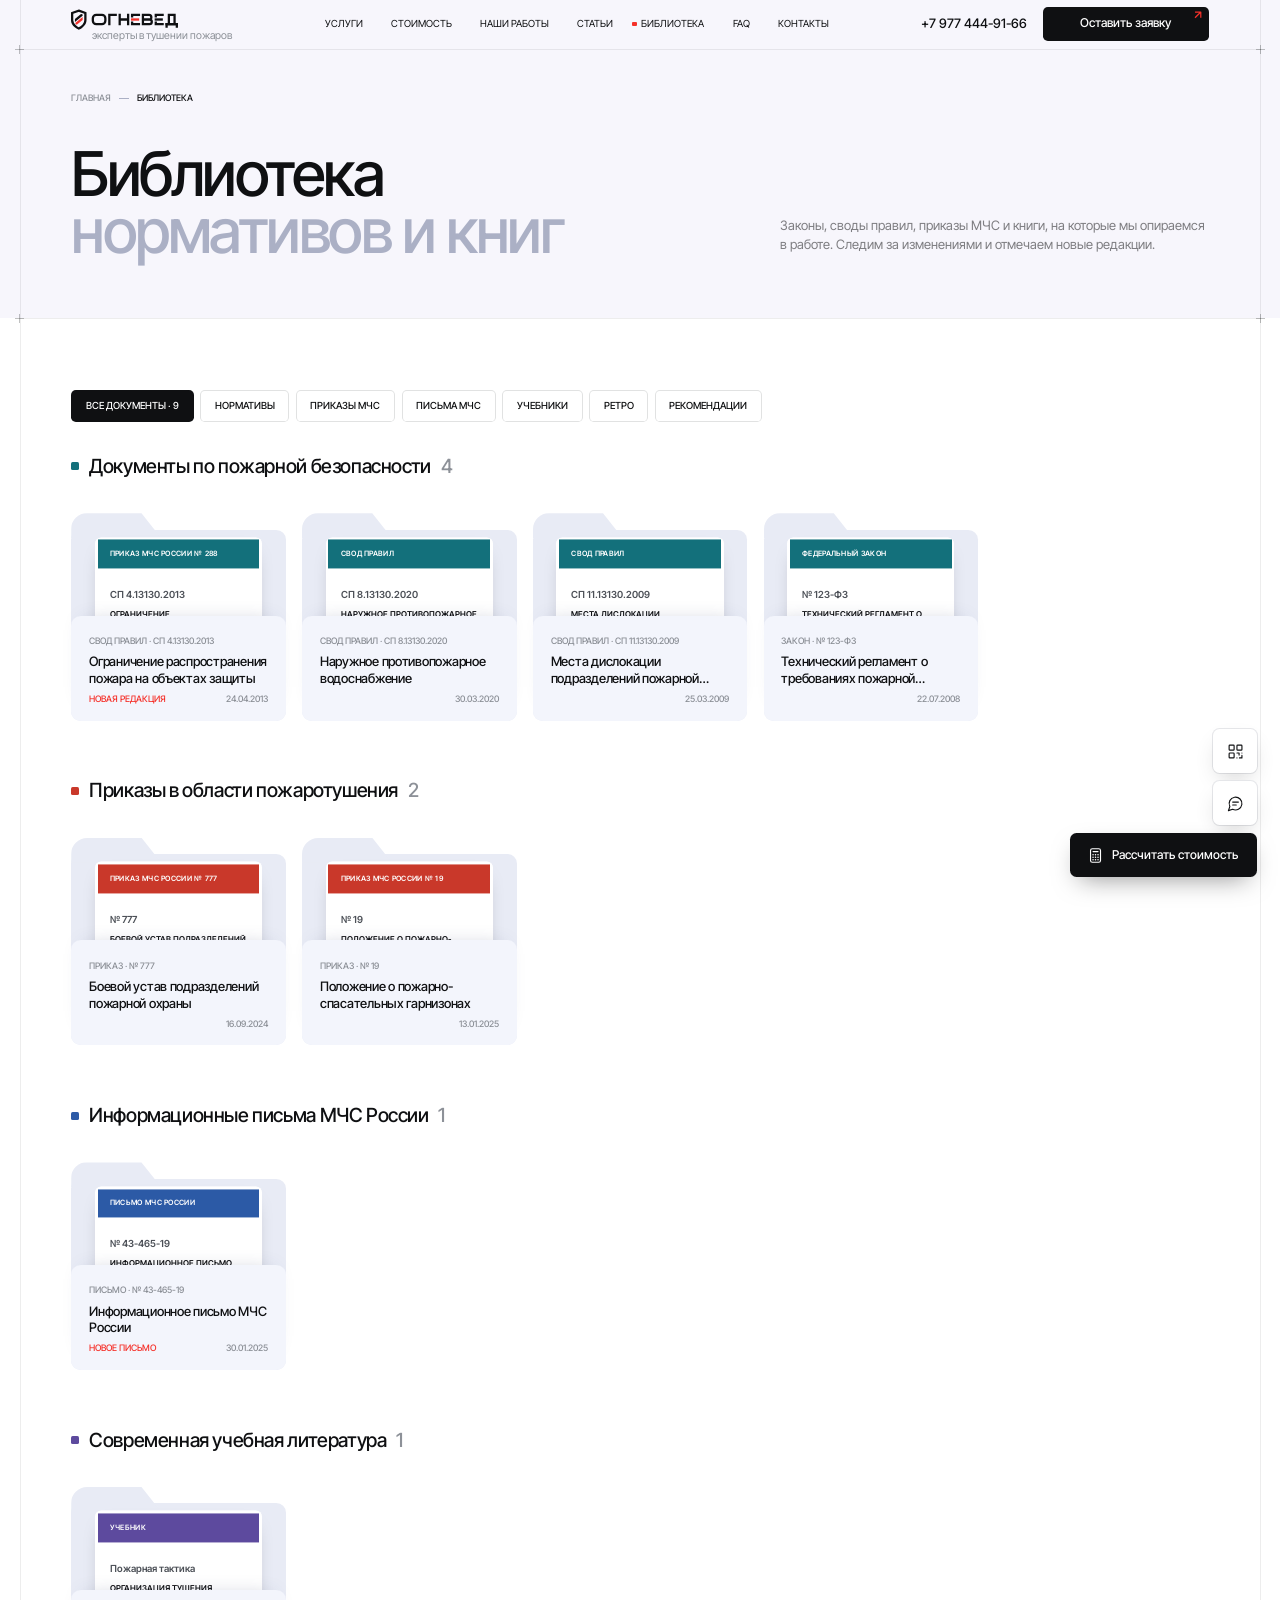
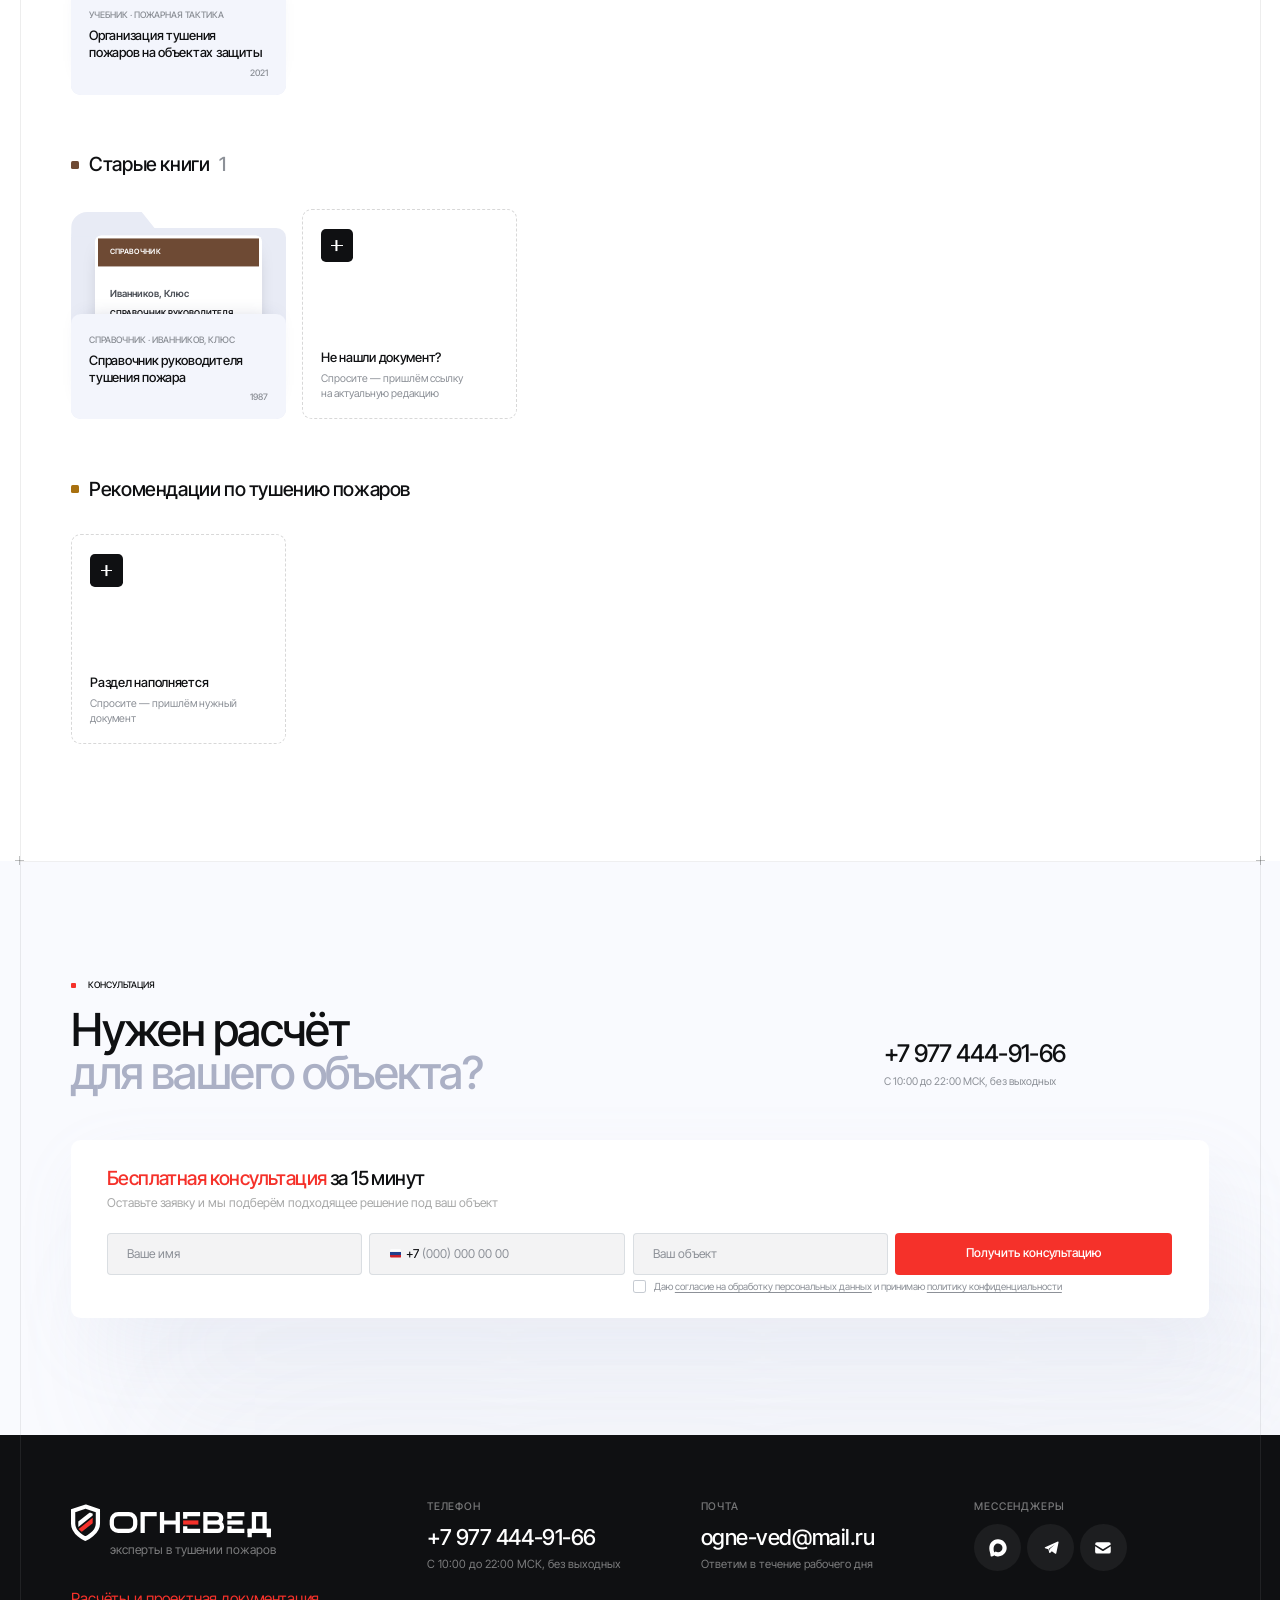
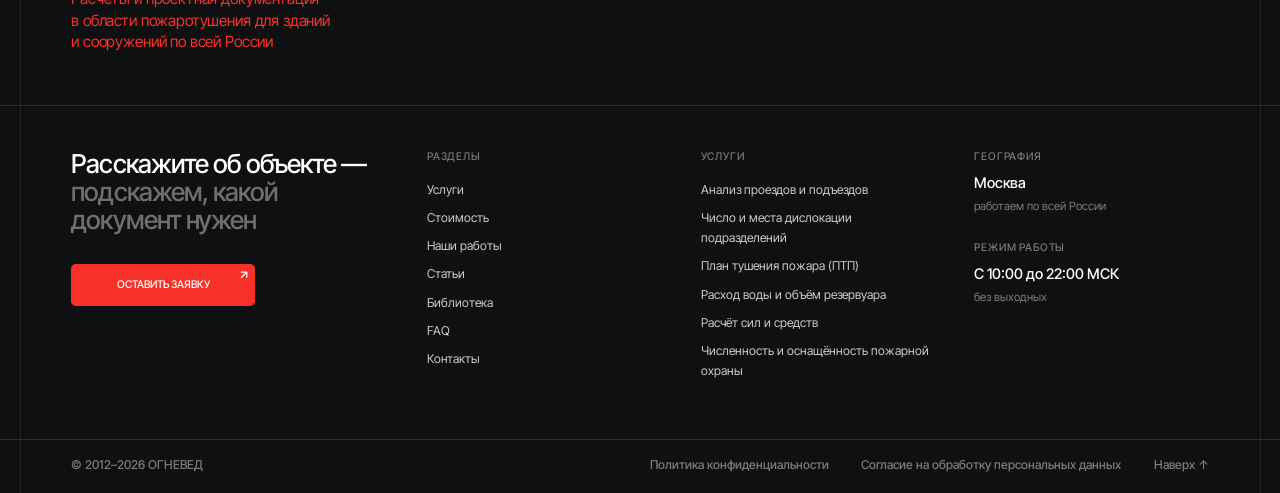
==== commit 803af5c4: "ОГНЕВЕД: мобильная версия всех страниц — меню-лист, нижняя панель, окна-листы, ленты карточек; облег" ====
--- a/biblioteka.html
+++ b/biblioteka.html
@@ -3,15 +3,19 @@
 <head>
 <meta charset="utf-8">
 <meta name="robots" content="noindex, nofollow">
-<meta name="viewport" content="width=device-width, initial-scale=1">
+<meta name="viewport" content="width=device-width, initial-scale=1, viewport-fit=cover">
+<meta name="theme-color" content="#f7f6fc">
 <title>Библиотека — ОГНЕВЕД</title>
 <meta name="description" content="Нормативы и книги по пожаротушению, с которыми мы работаем: законы, своды правил, приказы МЧС.">
 <link rel="icon" href="favicon.svg" type="image/svg+xml">
+<link rel="preload" href="fonts/inter-tight-cyrillic.woff2" as="font" type="font/woff2" crossorigin>
+<link rel="preload" href="fonts/inter-tight-latin.woff2" as="font" type="font/woff2" crossorigin>
 <link rel="stylesheet" href="css/fonts.css">
 <link rel="stylesheet" href="css/base.css">
 <link rel="stylesheet" href="css/parts.css">
 <link rel="stylesheet" href="css/home.css">
 <link rel="stylesheet" href="css/pages.css">
+<link rel="stylesheet" href="css/mobile.css" media="(max-width: 900px), (max-width: 1199px) and (orientation: portrait), (max-width: 1100px) and (max-height: 520px), (max-width: 1199px) and (hover: none) and (pointer: coarse)">
 </head>
 <body class="home">
 <header class="hdr" id="hdr"></header>
--- a/css/home.css
+++ b/css/home.css
@@ -75,20 +75,28 @@
 /* кнопка-контур с красной стрелкой в углу (Figma: Rectangle 10 + arrow-up-right); заливка поднимается снизу */
 .fb { position: relative; display: inline-flex; align-items: center; justify-content: center; height: 3.25rem; padding: 0 3.5rem; border-radius: .375rem; box-shadow: inset 0 0 0 1px rgba(0, 0, 0, .38); font-size: .8125rem; line-height: 1.35; font-weight: 500; text-transform: uppercase; white-space: nowrap; color: var(--ink); overflow: hidden; isolation: isolate; transition: color .5s var(--e-out), box-shadow .5s; }
 .fb::before { content: ''; position: absolute; inset: 0; z-index: -1; background: var(--ink); transform: scaleY(0); transform-origin: 50% 100%; transition: transform .6s var(--e-out); }
-.fb:hover { color: #fff; box-shadow: inset 0 0 0 1px var(--ink); }
-.fb:hover::before { transform: none; }
+[data-card] { cursor: pointer; }
+.fb:hover, [data-card]:hover .fb { color: #fff; box-shadow: inset 0 0 0 1px var(--ink); }
+.fb:hover::before, [data-card]:hover .fb::before { transform: none; }
 .fb-ar { position: absolute; top: .3125rem; right: .3125rem; width: 1.0625rem; height: 1.0625rem; fill: none; stroke: var(--red); stroke-width: 1.5; stroke-linejoin: round; transition: transform .5s var(--e-out), stroke .3s; }
-.fb:hover .fb-ar { transform: translate(2px, -2px); }
+.fb:hover .fb-ar, [data-card]:hover .fb .fb-ar { transform: translate(2px, -2px); }
 .fb--sm { height: 2.75rem; padding: 0 2.75rem; font-size: .75rem; }
 .fb--dark { background: var(--ink); color: #fff; box-shadow: none; }
 .fb--dark::before { background: var(--red); }
-.fb--dark:hover { box-shadow: none; }
-.fb--dark:hover .fb-ar { stroke: #fff; }
+.fb--dark:hover, [data-card]:hover .fb--dark { box-shadow: none; }
+.fb--dark:hover .fb-ar, [data-card]:hover .fb--dark .fb-ar { stroke: #fff; }
 .home .btn { border-radius: .3125rem; letter-spacing: 0; }
 .home .btn--red { background: var(--red); color: #fff; height: 3.75rem; font-size: .9375rem; font-weight: 500; }
 .home .btn--red::before { background: var(--ink); }
 .home .btn--red:hover { color: #fff; }
 .home .btn--dark::before, .home .btn--line::before, .home .btn--white::before { background: var(--red); }
+
+/* элементы телефона (css/mobile.css): кнопки звонка и меню в шапке, меню-лист, номер под лентой карточек;
+   обёртки прокрутки окна (.modal-sc) и схемы проекта (.sx-scroll) на ПК в раскладке не участвуют */
+.m-only, .mm { display: none; }
+.modal-sc, .sx-scroll, picture { display: contents; }
+/* внутреннюю страницу собирает pages.js: пока <main> пуст, подвал не показываем — иначе он мелькает наверху и его сдвигает вниз */
+main.pg:empty ~ .ftr { display: none; }
 
 /* ── шапка (Figma: 0–61px) ── */
 .home .hdr { position: fixed; left: 0; right: 0; top: 0; height: var(--hdr); background: transparent; box-shadow: none; transition: background-color .4s, transform .6s var(--e-out), backdrop-filter .4s; }
@@ -400,9 +408,9 @@
 .prx-go { position: relative; display: flex; align-items: center; justify-content: center; width: 100%; height: 2.625rem; margin-top: auto; border-radius: .375rem; background: var(--ink); color: #fff; font-size: .9375rem; line-height: 1.35; font-weight: 500; overflow: hidden; isolation: isolate; transition: color .5s var(--e-out); }
 .prx-go::before { content: ''; position: absolute; inset: 0; z-index: -1; background: #fff; transform: scaleY(0); transform-origin: 50% 100%; transition: transform .6s var(--e-out); }
 .prx-go .fb-ar { top: .125rem; right: .25rem; stroke: rgba(255, 255, 255, .66); }
-.prx-go:hover { color: var(--ink); }
-.prx-go:hover::before { transform: none; }
-.prx-go:hover .fb-ar { stroke: var(--red); transform: translate(2px, -2px); }
+.prx-go:hover, [data-card]:hover .prx-go { color: var(--ink); }
+.prx-go:hover::before, [data-card]:hover .prx-go::before { transform: none; }
+.prx-go:hover .fb-ar, [data-card]:hover .prx-go .fb-ar { stroke: var(--red); transform: translate(2px, -2px); }
 
 /* графика плиток (js/pros-fx.js): линии 1–1.25px, чернила 16–34 %, один красный акцент; петля 6 с */
 .pa { display: block; overflow: visible; fill: none; stroke-linecap: round; stroke-linejoin: round; }
@@ -619,60 +627,59 @@
 .obx-n { font-size: .8125rem; color: var(--red); }
 .obx h3 { margin-top: .625rem; min-height: 2.3em; font-size: 1.5rem; line-height: 1.15; font-weight: 500; letter-spacing: -.03em; }
 .obx-btn { position: relative; display: flex; align-items: center; justify-content: space-between; margin-top: 1.5rem; padding-top: 1rem; border-top: 1px solid var(--ln-2); font-size: .75rem; font-weight: 500; text-transform: uppercase; text-align: left; }
-.obx-btn::after { content: ''; position: absolute; inset: 0; }
 .obx-btn .fb-ar { position: static; transition: transform .5s var(--e-out); }
 .obx:hover .obx-btn .fb-ar { transform: translate(3px, -3px); }
-/* сцены объектов (js/obj-fx.js): проигрываются при наведении */
+/* сцены объектов (js/obj-fx.js): проигрываются при наведении, на телефоне — у карточки на экране (.is-play, C.play в cards.js) */
 .ox-fx { position: absolute; inset: 0; width: 100%; height: 100%; overflow: visible; fill: none; stroke-linecap: round; stroke-linejoin: round; pointer-events: none; opacity: 0; transition: opacity .35s ease; }
-.obx:hover .ox-fx { opacity: 1; transition-duration: .2s; }
+:is(.obx:hover, .obx.is-play) .ox-fx { opacity: 1; transition-duration: .2s; }
 :where(.ox-fx [pathLength='1']) { stroke-dasharray: 1 1; stroke-dashoffset: 1; }
-.obx:hover :where(.ox-fx [pathLength='1']) { animation: fx-draw 1s var(--e-out) var(--d, .1s) forwards; }
-.obx:hover .ox-fx .fx-dot { animation: fx-pop .6s cubic-bezier(.34, 1.56, .64, 1) var(--d, .3s) forwards; }
-.obx:hover .ox-fx .fx-ring { animation: fx-ring 2s cubic-bezier(.2, .6, .35, 1) var(--d, .3s) infinite; }
+:is(.obx:hover, .obx.is-play) :where(.ox-fx [pathLength='1']) { animation: fx-draw 1s var(--e-out) var(--d, .1s) forwards; }
+:is(.obx:hover, .obx.is-play) .ox-fx .fx-dot { animation: fx-pop .6s cubic-bezier(.34, 1.56, .64, 1) var(--d, .3s) forwards; }
+:is(.obx:hover, .obx.is-play) .ox-fx .fx-ring { animation: fx-ring 2s cubic-bezier(.2, .6, .35, 1) var(--d, .3s) infinite; }
 .ox-ln { stroke: var(--red); stroke-width: 1.3; }
 .ox-sg { opacity: 0; filter: drop-shadow(0 0 2px #fff) drop-shadow(0 0 4px rgba(255, 210, 200, .9)); }
 .ox-sg path { stroke: #fff6f0; stroke-dasharray: var(--L) 200; stroke-dashoffset: var(--L); }
 .ox-sg-t { stroke-width: 1.4; stroke-opacity: .4; }
 .ox-sg-m { stroke-width: 2; stroke-opacity: .75; }
 .ox-sg-h { stroke-width: 2.8; }
-.obx:hover .ox-sg { animation: cm-on .4s ease var(--on) forwards; }
-.obx:hover .ox-sg path { animation: ox-run var(--T) linear calc(var(--on) + var(--o)) infinite; }
+:is(.obx:hover, .obx.is-play) .ox-sg { animation: cm-on .4s ease var(--on) forwards; }
+:is(.obx:hover, .obx.is-play) .ox-sg path { animation: ox-run var(--T) linear calc(var(--on) + var(--o)) infinite; }
 @keyframes ox-run { from { stroke-dashoffset: var(--L); } to { stroke-dashoffset: -100; } }
 /* логистика: огни доков волной */
 .l-lamp { opacity: 0; }
 .l-glow { fill: var(--red); opacity: .35; filter: blur(2.5px); }
 .l-core { fill: var(--red); stroke: #fff; stroke-width: .6; }
-.obx:hover .l-lamp { animation: l-wave 2.8s ease-in-out calc(var(--i) * .13s) infinite; }
+:is(.obx:hover, .obx.is-play) .l-lamp { animation: l-wave 2.8s ease-in-out calc(var(--i) * .13s) infinite; }
 @keyframes l-wave { 0%, 4% { opacity: 0; } 14%, 58% { opacity: 1; } 72%, 100% { opacity: 0; } }
 /* производство: отсеки-пролёты по очереди подсвечиваются */
 .p-tri { fill: var(--red); opacity: 0; }
-.obx:hover .p-tri { animation: p-bay 3.6s ease-in-out calc(1.2s + var(--i) * 1.2s) infinite; }
+:is(.obx:hover, .obx.is-play) .p-tri { animation: p-bay 3.6s ease-in-out calc(1.2s + var(--i) * 1.2s) infinite; }
 @keyframes p-bay { 0%, 100% { opacity: 0; } 18%, 34% { opacity: .16; } 52% { opacity: 0; } }
 .ox-ln--t { stroke-width: 1.1; stroke-opacity: .8; }
 /* административное: путь эвакуации наружу */
 .a-way { stroke: var(--red); stroke-width: 4; stroke-opacity: .12; }
 .a-run { stroke: var(--red); stroke-width: 1.4; stroke-dasharray: 3 3.5; opacity: 0; }
-.obx:hover .a-run { animation: cm-on .3s ease .5s forwards, a-flow .8s linear .5s infinite; }
+:is(.obx:hover, .obx.is-play) .a-run { animation: cm-on .3s ease .5s forwards, a-flow .8s linear .5s infinite; }
 @keyframes a-flow { to { stroke-dashoffset: -6.5; } }
 .a-ar { stroke: var(--red); stroke-width: 1.4; }
-.obx:hover .a-ar { animation-delay: .8s; }
+:is(.obx:hover, .obx.is-play) .a-ar { animation-delay: .8s; }
 /* жилое: высотная отметка */
 .v-ext { stroke: var(--red); stroke-width: .8; stroke-opacity: .55; }
 .v-dim { stroke: var(--red); stroke-width: 1.1; }
-.obx:hover .v-dim { animation: fx-draw 1.1s cubic-bezier(.45, 0, .55, 1) .25s forwards; }
+:is(.obx:hover, .obx.is-play) .v-dim { animation: fx-draw 1.1s cubic-bezier(.45, 0, .55, 1) .25s forwards; }
 .v-tk { stroke: var(--red); stroke-width: 1.1; opacity: 0; transform-box: fill-box; transform-origin: center; transform: scaleX(0); }
-.obx:hover .v-tk { animation: v-tk .45s var(--e-out) var(--d) forwards; }
+:is(.obx:hover, .obx.is-play) .v-tk { animation: v-tk .45s var(--e-out) var(--d) forwards; }
 @keyframes v-tk { to { opacity: 1; transform: none; } }
 .v-sl { stroke: var(--red); stroke-width: 1.1; opacity: 0; }
-.obx:hover .v-sl { animation: cm-on .3s ease 1.3s forwards; }
+:is(.obx:hover, .obx.is-play) .v-sl { animation: cm-on .3s ease 1.3s forwards; }
 /* торговое: круги у входа */
 .t-ring { stroke: var(--red); stroke-width: 1.1; opacity: 0; transform-box: fill-box; transform-origin: center; }
-.obx:hover .t-ring { animation: fx-ring 2.4s cubic-bezier(.2, .6, .35, 1) calc(.2s + var(--i) * .8s) infinite; }
+:is(.obx:hover, .obx.is-play) .t-ring { animation: fx-ring 2.4s cubic-bezier(.2, .6, .35, 1) calc(.2s + var(--i) * .8s) infinite; }
 /* социальное: маршрут по пандусу */
 .s-fr { stroke-width: 1.4; }
 /* другие: контур кровли */
 .o-roof { stroke-width: 1.2; }
-.obx:hover .o-roof { animation-duration: 1.4s; }
+:is(.obx:hover, .obx.is-play) .o-roof { animation-duration: 1.4s; }
 @media (prefers-reduced-motion: reduce) { .obx .ox-fx * { animation-duration: .01s !important; animation-iteration-count: 1 !important; animation-delay: 0s !important; } }
 .objx-bar { display: flex; align-items: center; gap: 1.5rem; margin-top: 2.5rem; font-size: .8125rem; font-variant-numeric: tabular-nums; color: var(--grey); }
 .objx-bar i { flex: 1; height: 1px; background: rgba(15, 16, 18, .12); }
@@ -938,6 +945,8 @@
 .geh { position: relative; z-index: 2; display: grid; grid-template-columns: 21.875rem minmax(0, 1fr); align-items: start; }
 .geh .badge { margin-top: .875rem; justify-self: start; }
 .gst { position: relative; height: 41rem; margin-top: 1rem; }
+/* окно уже 1280: карта шире колонки упиралась бы за край экрана и давала прокрутку вбок */
+#geo { overflow-x: clip; }
 /* карта по Figma («09 · География» → «Контур России» 1388×750 в точке 239, 223): тот же контур, крупнее в 1,4 раза, сплошной #eff0f4 */
 .gst-map { position: absolute; z-index: 0; left: -2.406rem; top: -4.106rem; width: 89.55rem; }
 .map-svg { width: 100%; height: auto; overflow: visible; }
--- a/css/mobile.css
+++ b/css/mobile.css
@@ -0,0 +1,763 @@
+/* ОГНЕВЕД — телефоны и планшеты. Подключён на всех страницах после ПК-стилей с запросом
+   (max-width: 900px), (max-width: 1199px) and (orientation: portrait), (max-width: 1100px) and (max-height: 520px), (max-width: 1199px) and (hover: none) and (pointer: coarse)
+   — тот же запрос, что OG_MQ в js/ui.js и <source media> ролика на главной; менять везде сразу.
+   Язык — главной (Figma «home»): Inter Tight, чёрный #0f1012, красный #f5312a, линии рамки с крестиками, плашки капсом,
+   кнопки со стрелкой-уголком. 1rem = 16px: подписи, кнопки и поля — в пикселях ПК 1920 (там 1rem = 16px), этого достаточно
+   и на телефоне. Резиновые — поле колонки (--g), заголовки и отступы блоков (clamp от ширины окна). На планшете колонка
+   46rem по центру. Ленты карточек листаются пальцем (scroll-snap), номер и полоса под лентой — C.rail в js/cards.js.
+   Для плавности: без backdrop-filter, без огромных теней ПК, без появлений блоков и параллакса (motion.js). */
+
+:root { --hdr: 3.5rem; }
+html { font-size: 16px; scroll-padding-top: 4.5rem; }
+.home {
+  /* поле колонки; у iPhone боком — не меньше выреза экрана (viewport-fit=cover) */
+  --g: max(clamp(1rem, 5.13vw, 2.5rem), env(safe-area-inset-left), env(safe-area-inset-right));
+  --cw: min(100vw - 2 * var(--g), 46rem);
+  --rail: calc((100vw - var(--cw)) / 2);
+  --fx: max(.5rem, var(--rail) - .75rem);
+  --hdr: 3.5rem;
+  --sec: clamp(3.5rem, 15vw, 5.5rem);
+  --h2: clamp(1.75rem, 8vw, 2.625rem);
+  --h1: clamp(2.125rem, 9.4vw, 3.5rem);
+  /* заголовок первого экрана: самая длинная строка «Экспертные решения» — 9,27 em, по ширине колонки с запасом */
+  --h1h: clamp(1.75rem, (100vw - 2 * var(--g)) / 9.6, 3.5rem);
+  --sh-card: 0 1rem 2rem -1.25rem rgba(60, 70, 110, .3), 0 0 0 1px rgba(15, 16, 18, .04);
+  --sh-badge: 0 .75rem 1.5rem -1rem rgba(60, 70, 110, .32);
+  -webkit-tap-highlight-color: transparent;
+}
+main.frame, .ftr { overflow-x: clip; }
+.pc-only { display: none !important; }
+/* поля — 16px: мельче iOS при фокусе увеличивает страницу */
+.home input, .home textarea, .home select { font-size: 1rem !important; }
+.home .btn:active, .home .fb:active { transform: scale(.98); }
+
+/* ── общие элементы ── */
+.sec { padding: var(--sec) 0; }
+.home .sec + .sec { padding-top: var(--sec); }
+.h2x { font-size: var(--h2); line-height: .98; letter-spacing: -.035em; }
+.sh, #services .sh, .objx-pin .sh, .pg .sh, .pg .sh--line { grid-template-columns: minmax(0, 1fr); grid-template-rows: none; row-gap: .875rem; margin-bottom: 1.75rem; align-items: start; }
+.sh .badge, .sh .h2x, .sh-r, .pg .sh-r { grid-column: 1; grid-row: auto; }
+.sh .h2x, #services .h2x { max-width: none; }
+.sh-r, #services .sh-r { padding: 0; gap: 1rem; }
+.sh-r p, #services .sh-r p { font-size: .9375rem; line-height: 1.45; }
+.objx-pin .sh-r p { white-space: normal; }
+.fb { height: 3.25rem; padding: 0 2.25rem; }
+.fb--sm { height: 2.75rem; padding: 0 2rem; }
+/* крестики на стыках — у линий рамки телефона */
+.sec::after { top: -.34375rem; }
+
+/* лента карточек: выходит за колонку к краям экрана, первая карточка — по линии колонки, следующая выглядывает */
+.rail-x, .scx, .objx-track, .home .wkx, .arx, #lib.lbx {
+  display: flex; gap: .625rem; overflow-x: auto; overflow-y: hidden; scroll-snap-type: x mandatory; scroll-padding-inline: var(--rail);
+  padding: .25rem var(--rail) 1rem; margin-inline: calc(var(--rail) * -1); overscroll-behavior-x: contain; scrollbar-width: none;
+  -webkit-overflow-scrolling: touch; }
+:is(.rail-x, .scx, .objx-track, .home .wkx, .arx, #lib.lbx)::-webkit-scrollbar { display: none; }
+:is(.scx, .objx-track, .home .wkx, .arx, #lib.lbx) > * { flex: none; scroll-snap-align: start; }
+/* номер карточки и полоса пройденного под лентой (C.rail); одна карточка во всю ширину — полосы нет */
+.rl-bar, .objx-bar { display: flex; align-items: center; gap: 1rem; margin-top: .375rem; font-size: .75rem; color: var(--grey); font-variant-numeric: tabular-nums; }
+.rl-bar i, .objx-bar i { position: relative; flex: 1; height: 1px; background: rgba(15, 16, 18, .12); }
+.rl-bar b, .objx-bar b { position: absolute; inset: 0; display: block; background: var(--red); transform: scaleX(0); transform-origin: left; transition: transform .25s linear; }
+.rl-bar.is-one { display: none; }
+
+/* ── шапка: логотип, звонок, меню ── */
+.home .hdr { height: var(--hdr); }
+.home .hdr::after { left: 0; right: 0; opacity: 0; transition: opacity .3s; }
+.home .hdr.is-scrolled { background: rgba(249, 250, 254, .97); -webkit-backdrop-filter: none; backdrop-filter: none; }
+.home .hdr.is-scrolled::after, .home .hdr.mm-on::after { opacity: 1; }
+.home .hdr.mm-on { background: #fff; transform: none; }
+.hx-in { display: flex; align-items: center; gap: .5rem; height: 100%; }
+.hx-logo { margin-right: auto; padding-top: 0; }
+.hx-logo img { height: 1.625rem; }
+.hx-logo small { margin: -.125rem 0 0 1.381rem; font-size: .6875rem; }
+.hx-nav, .hx-tel, .hx-btn, .mx, .mx-veil { display: none; }
+.hx-call, .hx-bur { position: relative; display: grid; place-items: center; flex: none; width: 2.75rem; height: 2.75rem; border-radius: .5rem; }
+.hx-call { color: var(--ink); box-shadow: inset 0 0 0 1px rgba(15, 16, 18, .14); transition: background-color .3s, color .3s; }
+.hx-call svg { width: 1.25rem; height: 1.25rem; }
+.hx-call:active { background: var(--red); color: #fff; box-shadow: none; }
+.hx-bur { background: var(--ink); }
+.hx-bur i { position: absolute; left: .8125rem; right: .8125rem; height: 1.5px; border-radius: 1px; background: #fff; transition: transform .45s var(--e-out), top .45s var(--e-out); }
+.hx-bur i:first-child { top: 1.0625rem; }
+.hx-bur i:last-child { top: 1.5625rem; }
+.hx-bur[aria-expanded="true"] { background: var(--red); }
+.hx-bur[aria-expanded="true"] i:first-child { top: 1.3125rem; transform: rotate(45deg); }
+.hx-bur[aria-expanded="true"] i:last-child { top: 1.3125rem; transform: rotate(-45deg); }
+
+/* ── меню: лист под шапкой ── */
+.mm { display: block; position: fixed; z-index: 48; inset: 0; padding-top: var(--hdr); overflow-y: auto; overscroll-behavior: contain; background: #fff;
+  visibility: hidden; opacity: 0; transition: opacity .3s ease, visibility 0s .3s; }
+.mm.is-open { visibility: visible; opacity: 1; transition: opacity .35s ease, visibility 0s; }
+html.is-mm, html.is-mm body { overflow: hidden; }
+.mm::before, .mm::after { content: ''; position: fixed; z-index: 1; top: var(--hdr); bottom: 0; width: 1px; background: var(--ln); pointer-events: none; }
+.mm::before { left: var(--fx); }
+.mm::after { right: var(--fx); }
+.mm-in { display: flex; flex-direction: column; min-height: 100%; width: var(--cw); margin: 0 auto; padding: .75rem 0 calc(1.5rem + env(safe-area-inset-bottom)); }
+.mm-in > * { opacity: 0; transform: translateY(.75rem); transition: opacity .2s, transform 0s .3s; }
+.mm.is-open .mm-in > * { opacity: 1; transform: none; transition: opacity .45s ease, transform .7s var(--e-out); }
+.mm.is-open .mm-in > :nth-child(2) { transition-delay: .06s; }
+.mm.is-open .mm-in > :nth-child(3) { transition-delay: .12s; }
+.mm-nav { border-top: 1px solid var(--ln-2); }
+.mm-a { position: relative; display: grid; grid-template-columns: 2rem minmax(0, 1fr) auto; align-items: center; min-height: 3.5rem; border-bottom: 1px solid var(--ln-2); }
+.mm-a .num { font-style: normal; font-size: .75rem; color: var(--grey); }
+.mm-a b { font-size: 1.375rem; line-height: 1.1; font-weight: 500; letter-spacing: -.025em; }
+.mm-a .fb-ar { position: static; margin-right: .25rem; }
+.mm-a.is-on .num, .mm-a.is-on b { color: var(--red); }
+.mm-a:active b { color: var(--red); }
+.mm-r { display: grid; grid-template-columns: minmax(0, 1fr) 3rem; align-items: center; border-bottom: 1px solid var(--ln-2); }
+.mm-r .mm-a { border-bottom: 0; }
+.mm-tg { position: relative; justify-self: end; width: 2.25rem; height: 2.25rem; border-radius: .375rem; background: var(--tint-2); transition: background-color .3s, transform .5s var(--e-out); }
+.mm-tg::before, .mm-tg::after, .mm-tg i { content: ''; position: absolute; left: 50%; top: 50%; width: .75rem; height: 1.5px; margin: -.75px 0 0 -.375rem; background: var(--ink); }
+.mm-tg::after { transform: rotate(90deg); transition: transform .4s var(--e-out); }
+.mm-tg i { display: none; }
+.mm-tg[aria-expanded="true"] { background: var(--ink); }
+.mm-tg[aria-expanded="true"]::before { background: #fff; }
+.mm-tg[aria-expanded="true"]::after { background: #fff; transform: none; }
+.mm-sv { display: grid; grid-template-rows: 0fr; border-bottom: 1px solid transparent; transition: grid-template-rows .55s var(--e-out), border-color .3s; }
+.mm-sv.is-open { grid-template-rows: 1fr; border-bottom-color: var(--ln-2); }
+.mm-sv > ul { min-height: 0; overflow: hidden; visibility: hidden; transition: visibility 0s .55s; }
+.mm-sv.is-open > ul { visibility: visible; transition: none; }
+.mm-sv li:first-child { padding-top: .25rem; }
+.mm-sv li:last-child { padding-bottom: .625rem; }
+.mm-sv a { display: grid; grid-template-columns: 4rem minmax(0, 1fr); align-items: center; gap: .875rem; padding: .375rem 0; }
+.mm-im { display: block; aspect-ratio: 459 / 283; border-radius: .25rem; overflow: hidden; background: var(--tint-2); }
+.mm-im img { width: 100%; height: 100%; object-fit: cover; }
+.mm-tx { display: grid; gap: .125rem; }
+.mm-tx b { font-size: .9375rem; line-height: 1.25; font-weight: 500; letter-spacing: -.01em; }
+.mm-tx small { font-size: .75rem; line-height: 1.3; color: var(--grey); }
+.mm-k { display: flex; align-items: center; gap: .5625rem; font-size: .6875rem; line-height: 1.35; font-weight: 500; text-transform: uppercase; color: var(--grey); }
+.mm-k::before { content: ''; width: .375rem; height: .375rem; border-radius: 1px; background: var(--red); }
+.mm-pg { margin-top: 1.75rem; }
+.mm-chips { display: flex; flex-wrap: wrap; gap: .375rem; margin-top: .875rem; }
+.mm-chips a { display: inline-flex; align-items: center; height: 2.375rem; padding: 0 .875rem; border-radius: .375rem; box-shadow: inset 0 0 0 1px rgba(15, 16, 18, .12); font-size: .75rem; font-weight: 500; text-transform: uppercase; }
+.mm-chips a:active { background: var(--ink); color: #fff; box-shadow: none; }
+.mm-ct { margin-top: auto; padding-top: 2rem; }
+.mm-tel { display: block; margin-top: .75rem; font-size: 1.75rem; line-height: 1.1; font-weight: 500; letter-spacing: -.03em; white-space: nowrap; }
+.mm-s { margin-top: .375rem; font-size: .8125rem; line-height: 1.4; color: var(--grey); }
+.mm-msg { display: grid; grid-template-columns: repeat(3, minmax(0, 1fr)); gap: .375rem; margin-top: 1.125rem; }
+.mm-msg a { display: flex; flex-direction: column; align-items: center; justify-content: center; gap: .4375rem; height: 4.25rem; border-radius: .5rem; background: var(--tint-2); font-size: .6875rem; line-height: 1; font-weight: 500; text-transform: uppercase; }
+.mm-msg svg { width: 1.375rem; height: 1.375rem; }
+.mm-msg a:active { background: var(--ink); color: #fff; }
+.mm-cta { width: 100%; height: 3.5rem; margin-top: .5rem; }
+
+/* ── нижняя панель: связаться, вопрос, расчёт; появляется под первым экраном (ui.js) ── */
+.dock { left: max(.5rem, env(safe-area-inset-left)); right: max(.5rem, env(safe-area-inset-right)); bottom: calc(.5rem + env(safe-area-inset-bottom)); display: flex; gap: .375rem; max-width: 30rem; margin: 0 auto; padding: .375rem; border-radius: .75rem;
+  background: rgba(255, 255, 255, .98); box-shadow: 0 1rem 2rem -1rem rgba(15, 16, 18, .4), 0 0 0 1px rgba(15, 16, 18, .07);
+  transform: translateY(calc(100% + 1rem + env(safe-area-inset-bottom))); transition: transform .55s var(--e-out); }
+.dock.is-up { transform: none; }
+html.is-mm .dock, body.is-locked .dock { transform: translateY(calc(100% + 1rem + env(safe-area-inset-bottom))) !important; }
+.dock .rl { display: none; }
+.home .dock button { height: 3rem; min-width: 3rem; border-radius: .5rem; background: #fff; box-shadow: inset 0 0 0 1px rgba(15, 16, 18, .1); transform: none; }
+.home .dock button:hover { background: #fff; color: var(--ink); box-shadow: inset 0 0 0 1px rgba(15, 16, 18, .1); transform: none; }
+.home .dock button:active { background: var(--tint-2); }
+.dock .m-only { display: block; }
+.dock .d-tip { display: none; }
+.home .dock .d-main, .home .dock .d-main:hover { flex: 1; padding: 0 .875rem; background: var(--ink); color: #fff; box-shadow: none; font-size: .9375rem; white-space: nowrap; }
+@media (max-width: 359px) { .home .dock .d-main { gap: 0; font-size: .875rem; } .home .dock .d-main svg { display: none; } }
+.home .dock .d-main:active { background: var(--red); }
+
+/* ── окна — листы снизу: шапка листа с крестиком стоит, содержимое прокручивается (.modal-sc, ui.js) ── */
+.modal { padding: 0; place-items: end stretch; transition: visibility 0s .5s; }
+.modal.is-open { transition: none; }
+/* закрытый лист ещё полсекунды уезжает вниз — нажатия в это время проходят к странице */
+.modal:not(.is-open) { pointer-events: none; }
+.home .modal::before { -webkit-backdrop-filter: none; backdrop-filter: none; background: rgba(15, 16, 18, .5); }
+.modal-box, .home .modal-box, .home .mdl-box, .home .mdl--cnt .modal-box, .home .modal--wide .modal-box { display: flex; flex-direction: column; width: 100%; max-width: 40rem; max-height: calc(100% - 1.25rem); margin: 0 auto; padding: 0; overflow: hidden;
+  border-radius: 1rem 1rem 0 0; background: #fff; opacity: 1; transform: translateY(100%); transition: transform .5s var(--e-out); }
+.modal.is-open .modal-box { transform: none; }
+.modal-box::before { content: ''; position: absolute; z-index: 3; left: 50%; top: .5rem; width: 2.25rem; height: 4px; margin-left: -1.125rem; border-radius: 2px; background: rgba(15, 16, 18, .14); }
+.modal-sc { display: block; flex: 1; min-height: 0; overflow-y: auto; overscroll-behavior: contain; -webkit-overflow-scrolling: touch; padding: 2rem var(--g) calc(1.5rem + env(safe-area-inset-bottom)); }
+.home .modal-x { top: .75rem; right: .75rem; width: 2.5rem; height: 2.5rem; }
+.home .modal-x:hover { background: var(--tint-2); color: var(--ink); transform: none; }
+/* заявка: обещания и форма одной колонкой, телефон — строкой внизу */
+.mdl-l { display: contents; }
+.mdl-l::before { display: none; }
+.mdl-h { margin-top: 1rem; padding-right: 2.5rem; font-size: 1.5rem; line-height: 1.04; }
+.mdl-ul { gap: .5rem; margin-top: 1.125rem; }
+.mdl-ul li { font-size: .875rem; }
+.mdl-l .mdl-c { order: 9; margin-top: 1.25rem; padding-top: 1rem; }
+.mdl-l .badge { align-self: flex-start; }
+.mdl-c a { font-size: 1.25rem; }
+.mdl-r { padding: 1.5rem 0 0; }
+.mdl-t, .mdl-s { display: none; }
+.mdl-r .ff { grid-template-rows: none; }
+.home .ff .fld textarea, .mdl-r .ff .fld--ta, .mdl-r .ff .fld--ta textarea { height: 5.5rem; }
+.home .mdl-box .modal-sc { display: flex; flex-direction: column; }
+/* контакты: кнопки связи столбиком, почта и режим работы строками */
+.mdl--cnt .mdl-h { padding-right: 2.5rem; }
+.mdl--cnt .mdl-s { display: block; margin: .75rem 0 1.25rem; font-size: .875rem; }
+.msg { grid-template-columns: minmax(0, 1fr); gap: .5rem; }
+.msg-b { min-height: 4.25rem; }
+.msg-i { width: 3rem; height: 3rem; }
+.mdl-dl { grid-template-columns: minmax(0, 1fr); gap: .875rem; margin-top: 1.25rem; }
+/* калькулятор в окне: лист почти во весь экран */
+.home .modal--wide .modal-box { height: calc(100% - 1.25rem); }
+.home .modal--wide .modal-sc { padding: 2.25rem 0 0; }
+.modal--wide .cx-wrap { border-radius: 0; }
+
+/* ── 01 · первый экран: плашка, заголовок, текст и кнопка; ниже ролик во всю ширину, лента услуг и форма ── */
+.hero-stage { height: auto; overflow: hidden; padding: calc(var(--hdr) + clamp(1.25rem, 6vw, 2.5rem)) 0 3rem; }
+.hero-stage::after, .fl--h { display: none; }
+.hero-in { display: flex; flex-direction: column; align-items: flex-start; height: auto; }
+.hero-badge, .hero-h, .hero-sub, .hero-cta { position: relative; left: auto; top: auto; }
+.hero-badge { max-width: 100%; padding: .5rem .875rem; font-size: .625rem; }
+.hero-h { width: auto; margin-top: 1.125rem; font-size: var(--h1h); line-height: .86; letter-spacing: -.035em; }
+.hero-sub { width: auto; max-width: 27rem; margin-top: 1.125rem; font-size: .9375rem; line-height: 1.4; }
+.hero-cta { width: 100%; max-width: 22rem; height: 3.375rem; margin-top: 1.5rem; }
+.hero-art { position: relative; left: auto; top: auto; width: 100vw; max-width: 100vw; margin: 1.5rem calc(var(--rail) * -1) 0; transform: none; }
+/* кадр — сразу постером, без проявления: ролик подключается после загрузки страницы (hero.js) */
+.art-video, .hero.is-ready .art-video { opacity: 1; animation: none; transition: none; }
+/* пометки услуг — мельче, чтобы не закрывали кадр; второстепенные (дубли, подписи вплотную к соседним) — только на ПК */
+.tg-t--pc { display: none; }
+.tg-t { padding: .125rem .3125rem; border-radius: .1875rem; font-size: .5625rem; gap: .25rem; }
+.tg-t--red { padding: .1875rem .375rem; font-size: .5625rem; }
+.tg-t--red svg { width: .625rem; height: .625rem; }
+/* карточка «Наши работы на объекте» — лента услуг под роликом: выбранная тёмная, снизу красная линия-таймер */
+.plate { position: relative; right: auto; top: auto; width: 100vw; margin: .25rem calc(var(--rail) * -1) 0; padding: 0; border-radius: 0; background: none; box-shadow: none; }
+.pl-hd { height: auto; padding: 0 var(--rail) .625rem; border: 0; font-size: .625rem; }
+.pl-list { display: flex; gap: .375rem; overflow-x: auto; padding: 0 var(--rail) .25rem; scroll-padding-inline: var(--rail); scrollbar-width: none; overscroll-behavior-x: contain; }
+.pl-list::-webkit-scrollbar { display: none; }
+.pl-list li { flex: none; }
+.pl-i, .pl-list li:last-child .pl-i { width: auto; height: 2.5rem; padding: 0 .875rem 0 .75rem; border: 0; border-radius: .375rem; background: #fff; box-shadow: inset 0 0 0 1px rgba(15, 16, 18, .08); overflow: hidden; color: rgba(15, 16, 18, .6); font-size: .8125rem; }
+.pl-i.is-on, .pl-i:hover { color: #fff; }
+.pl-i.is-on { background: var(--ink); box-shadow: none; }
+.pl-i:hover:not(.is-on) { color: var(--ink); }
+.pl-sq { display: none; }
+.pl-n { width: auto; }
+.pl-i.is-on .pl-n { color: var(--red); }
+.pl-bar { bottom: 0; height: 2px; }
+/* форма — карточкой, заходит на низ первого экрана */
+.hero-form-w { width: var(--cw); margin: -2rem auto 0; }
+.hero-form { height: auto; padding: 1.5rem 1.25rem 1.25rem; box-shadow: var(--sh-card); }
+.hf-t { font-size: 1.375rem; line-height: 1.04; }
+.hf-s { margin-top: .5rem; font-size: .875rem; }
+.home .hf { grid-template-columns: minmax(0, 1fr); row-gap: .5rem; margin-top: 1.25rem; }
+.home .hf .consent { grid-column: 1; margin-top: .25rem; }
+.home .hf .btn { height: 3.375rem; }
+.agr { font-size: .75rem; }
+
+/* ── клиенты: лента логотипов — три ячейки на ширину ── */
+.clients { padding-top: calc(var(--sec) * .8); }
+.cl-head { flex-direction: column; align-items: flex-start; gap: .625rem; }
+.cl-note { font-size: .875rem; line-height: 1.4; }
+.cl-grid { margin-top: 1.5rem; }
+.cl-i { width: calc(100cqw / 3); height: 5.5rem; padding: 0 .75rem; }
+.cl-i img, .cl-i:hover img { opacity: .5; transform: scale(.7); }
+
+/* ── 02 · услуги: лента карточек; картинка — верх 459 × 300, белая панель наплывает на неё снизу ── */
+#services { padding-top: var(--sec); }
+#services .sh { margin-bottom: 1.5rem; }
+.scx > .sc { width: min(20rem, 100vw - 2 * var(--rail) - 2.5rem); }
+.sc { display: flex; flex-direction: column; aspect-ratio: auto; background: var(--tint-2); }
+.sc-art { position: relative; inset: auto; flex: none; aspect-ratio: 459 / 518; margin-bottom: calc(-218 / 459 * 100%); }
+.sc-b { position: relative; left: auto; right: auto; bottom: auto; flex: 1; min-height: 0; margin: -2.25rem .3125rem .3125rem; padding: 1.25rem 1.125rem 1rem; background: rgba(255, 255, 255, .96); -webkit-backdrop-filter: none; backdrop-filter: none; }
+.sc h3 { font-size: 1.1875rem; }
+.sc-b > p { margin: .625rem 0 1rem; font-size: .875rem; }
+.sc-p b { font-size: 1.25rem; }
+.sc-f { padding-top: .875rem; }
+
+/* ── 03 · о нас: заявление, цифры 2 × 2, плитки преимуществ ── */
+.st { grid-template-columns: minmax(0, 1fr); row-gap: 1.25rem; }
+.st .badge { margin-top: 0; }
+.st-text { font-size: clamp(1.375rem, 6.15vw, 2.125rem); line-height: 1.16; letter-spacing: -.03em; }
+.st-text ul { gap: .625rem; margin-top: 1.25rem; font-size: clamp(1.0625rem, 4.6vw, 1.5rem); }
+.st-text li { padding-left: 1.25rem; }
+.st-text li::before { top: .42em; width: .5rem; height: .5rem; }
+.nums { grid-template-columns: repeat(2, minmax(0, 1fr)); margin-top: 2.5rem; }
+.nums li, .nums li + li { padding: 1.125rem .75rem 1.375rem 0; border-left: 0; }
+.nums li:nth-child(2n) { padding-left: 1rem; border-left: 1px solid var(--ln); }
+.nums li:nth-child(n + 3) { border-top: 1px solid var(--ln); }
+.nums b { margin-top: 1.125rem; font-size: clamp(2.5rem, 11.6vw, 4.5rem); }
+.nums p { max-width: none; margin-top: .5rem; font-size: .8125rem; line-height: 1.35; }
+.prx { grid-template-columns: repeat(2, minmax(0, 1fr)); grid-template-rows: none; gap: .5rem; margin-top: 2.25rem; }
+.prx-t { grid-area: auto !important; min-height: 13.5rem; padding: 0 .875rem 1rem; }
+.prx-t:hover { transform: none; box-shadow: none; }
+.prx-t--team { grid-column: 1 / -1 !important; min-height: clamp(22rem, 110vw, 30rem); padding: .375rem; }
+.prx-t--team .prx-b { padding: 1.125rem 1rem 1.125rem; }
+.prx-t--team .prx-b p { margin-top: .5rem; }
+.prx-t--consult { grid-column: 1 / -1 !important; min-height: 0; padding: 1.25rem 1rem 1rem; }
+.prx-t--consult h3 { max-width: 14rem; font-size: 1.375rem; }
+.prx-b h3 { font-size: 1.0625rem; line-height: 1.2; letter-spacing: -.02em; }
+.prx-b p, .prx-b p[style] { max-width: none !important; margin-top: .5rem; font-size: .8125rem; }
+.prx-a { top: .875rem; left: .875rem; transform: scale(.66); transform-origin: 0 0; }
+.prx-go { height: 3rem; margin-top: 1.25rem; }
+
+/* ── 04 · объекты: лента листается пальцем, блок не закрепляется ── */
+.objx { height: auto !important; }
+.objx-pin { position: relative; height: auto; display: block; overflow: visible; padding: var(--sec) 0; }
+.objx-pin .sh { margin-bottom: 1.5rem; }
+.objx-track { width: auto; padding-top: .25rem; transform: none !important; will-change: auto; }
+.obx { width: min(17.5rem, 100vw - 2 * var(--rail) - 3.5rem); }
+.obx:hover { transform: none; background: var(--tint); box-shadow: inset 0 0 0 1px rgba(15, 16, 18, .04); }
+.obx-b { padding: 1rem .75rem .625rem; }
+.obx h3 { margin-top: .375rem; font-size: 1.25rem; }
+.obx-btn { margin-top: 1rem; padding-top: .75rem; min-height: 2.75rem; }
+.objx-bar { width: var(--cw); margin: .375rem auto 0; }
+
+/* ── 05 · наши работы: фильтр строкой, карточки лентой ── */
+.chips2 { flex-wrap: nowrap; overflow-x: auto; gap: .375rem; margin: 0 calc(var(--rail) * -1) 1.25rem; padding: 0 var(--rail); scrollbar-width: none; }
+.chips2::-webkit-scrollbar { display: none; }
+.chip2 { flex: none; height: 2.5rem; padding: 0 1rem; white-space: nowrap; }
+.home .wkx > .wkc { grid-column: auto; width: min(20rem, 100vw - 2 * var(--rail) - 2.5rem); }
+.wkc:hover { transform: none; box-shadow: none; }
+.wkc-img { height: clamp(12.5rem, 56vw, 17rem); }
+.wkc-b { padding: 1.125rem .75rem .75rem; }
+.wkc-m { flex-wrap: wrap; gap: .25rem 1rem; }
+.wkc h3 { margin-top: .625rem; font-size: 1.25rem; }
+.wkc-dl { gap: 1.5rem; margin-top: 1rem; padding-top: .875rem; }
+.wkc-dl dd { font-size: 1rem; }
+.wkc-x { margin-top: .875rem; font-size: .8125rem; }
+.more2 { margin-top: 1.5rem; }
+.more2 .fb { width: 100%; }
+
+/* ── 06 · стоимость: калькулятор — сверху итог, ниже вопрос шага; лист расчёта целиком — на последнем шаге ── */
+#price .sh { margin-bottom: 1.5rem; }
+#price .cx, .cx { display: flex; flex-direction: column; min-height: 0; }
+.cx-sheet { display: contents; }
+.cx-sheet::before { display: none; }
+.cs-price, .cs-time { padding: 0 1.25rem; background: var(--tint); }
+.cs-price { order: -2; padding-top: 1.125rem; }
+.cs-time { order: -1; margin-top: 0; padding-bottom: 1rem; border-bottom: 1px solid var(--ln-2); }
+.cs-price b { margin-top: .375rem; font-size: 1.75rem; }
+.cs-trow { padding-top: .375rem; }
+.cs-trow small { font-size: .6875rem; }
+.cs-trow b { font-size: .9375rem; }
+.cx-main { padding: 1.375rem 1.25rem 1rem; }
+.cx-stage { display: block; }
+.cx-q { display: none; transform: none; transition: none; }
+.cx-q.is-on { display: block; animation: rv-in .45s var(--e-out) both; }
+.cx-t { margin-top: .625rem; font-size: 1.375rem; }
+.cx-h { font-size: .875rem; }
+.cx-opts, .cx-opts[style*="--c:4"], .cx-opts[style*="--c:5"], .cx-opts[style*="--c:3"] { grid-template-columns: minmax(0, 1fr); gap: .375rem; margin-top: 1.125rem; }
+.cx-opts[style*="--c:4"], .cx-opts[style*="--c:5"] { grid-template-columns: repeat(2, minmax(0, 1fr)); }
+.cx-o { min-height: 3.75rem; padding: .75rem 2.5rem .75rem 1rem; }
+.cx-o:hover { transform: none; background: var(--tint); box-shadow: inset 0 0 0 1px rgba(15, 16, 18, .06); }
+.cx-o.is-sel, .cx-o.is-sel:hover { background: rgba(245, 49, 42, .045); box-shadow: inset 0 0 0 1.5px var(--red); }
+.cx-ot b { font-size: .9375rem; }
+.cx-ot small { font-size: .75rem; }
+.cx-o--ico { grid-template-columns: 2.25rem minmax(0, 1fr); gap: .75rem; padding-left: .75rem; }
+.cx-oi { width: 2.25rem; height: 2.25rem; }
+.cx-opts[style*="--c:4"] .cx-o { gap: .625rem; min-height: 6rem; padding: .75rem; }
+.cx-opts[style*="--c:4"] .cx-ot b { font-size: .875rem; }
+.cx-o--plan, .cx-o--blk { gap: .75rem; min-height: 5.5rem; padding: .75rem; }
+.cx-opts:not([style*="--c:5"]) .cx-o--blk { grid-template-columns: 3.25rem minmax(0, 1fr); align-items: center; min-height: 3.75rem; }
+.cx-o--plan .cx-ot b { font-size: 1.0625rem; }
+.cx-pl { width: 2.25rem; height: 2.25rem; }
+.cx-bl { height: 1.75rem; }
+.cx-o--plan .cx-ck, .cx-o--blk .cx-ck, .cx-opts[style*="--c:4"] .cx-ck { top: .75rem; right: .75rem; }
+.cx-opts:not([style*="--c:5"]) .cx-o--blk .cx-ck { top: 50%; margin-top: -.5625rem; }
+.cx-next { grid-template-columns: minmax(0, 1fr); gap: .375rem; margin-top: 1.125rem; }
+.cx-next li { grid-template-columns: 1.75rem minmax(0, 1fr); align-items: baseline; padding: .75rem .875rem; font-size: .875rem; }
+.home .cx-form { grid-template-columns: minmax(0, 1fr); margin-top: 1rem; }
+.home .cx-form .fld input { height: 3.25rem; }
+.cx-nav { margin-top: 1.25rem; padding-top: .75rem; }
+.cs-spec, .cs-inc { display: none; padding: 0 1.25rem; }
+.cx-wrap.is-fin .cs-spec, .cx-wrap.is-fin .cs-inc { display: block; }
+.cs-spec { order: 1; margin: 0 1.25rem; padding: 0; }
+.cs-spec > div { grid-template-columns: 5.5rem minmax(0, 1fr); }
+.cs-spec .is-cur::before { display: none; }
+.cs-inc { order: 2; padding-top: 1rem; }
+.cs-pdf { order: 3; margin: 0; padding: .875rem 1.25rem 1rem; border-top: 1px solid var(--ln-2); background: var(--tint); }
+
+/* ── 07 · как мы работаем: карточки шагов ложатся стопкой сами (sticky), без скрипта ── */
+.stk-run { height: auto !important; }
+.stk-pin { position: relative; height: auto; display: block; overflow: visible; padding: var(--sec) 0; }
+.stk { display: block; }
+.stk-s { margin-top: 1rem; font-size: .9375rem; }
+.stk-l .fb { margin-top: 1.5rem; }
+.stk-list { display: grid; gap: .75rem; width: auto; height: auto; margin-top: 2rem; zoom: 1; }
+.stk-c { position: sticky; top: calc(var(--hdr) + .75rem + var(--i) * .5rem); left: auto; right: auto; display: flex; flex-direction: column-reverse; height: auto; padding: .3125rem; transform: none !important; will-change: auto;
+  box-shadow: 0 -.75rem 1.75rem -1.25rem rgba(60, 70, 110, .35), 0 0 0 1px rgba(15, 16, 18, .04); }
+.stk-c::after { display: none; }
+.stk-b { padding: .875rem .75rem .875rem; }
+.stk-b::before { top: 3.1rem; left: 0; }
+.stk-c h3 { margin-top: 1.625rem; font-size: 1.3125rem; line-height: 1.1; }
+.stk-c p { max-width: none; margin-top: .625rem; font-size: .875rem; }
+.stk-m { width: 100%; height: auto; aspect-ratio: 398 / 260; }
+.stk-im { object-fit: cover; object-position: 50% 40%; }
+
+/* ── 08 · география: карта во всю ширину, под ней легенда, города 2 × 3 и тёмная плашка ── */
+.geh { grid-template-columns: minmax(0, 1fr); row-gap: .875rem; }
+.geh .badge { margin-top: 0; }
+.gst { height: auto; margin-top: 0; display: flex; flex-direction: column; }
+.gst-map { position: relative; left: auto; top: auto; width: calc(100vw - 2 * var(--fx)); max-width: 46rem; margin: .5rem calc(var(--g) - var(--fx)) 0 calc(var(--fx) - var(--rail)); }
+.gst-lg { position: relative; left: auto; bottom: auto; flex-wrap: wrap; gap: .625rem 1.5rem; margin-top: .25rem; font-size: .6875rem; }
+.gst-art { display: none; }
+/* карта загорается один раз волной; бесконечные «дыхание» и пульс перерисовывали бы весь силуэт страны каждый кадр */
+#geo.is-live .gst-map.is-lit .c-glow, #geo.is-live .c-ping { animation: none; }
+#geo.is-live .c-ping { opacity: 0; }
+.gst-r { position: relative; right: auto; top: auto; width: auto; margin-top: 1.5rem; }
+.gcx { grid-template-columns: repeat(2, minmax(0, 1fr)); gap: .5rem; }
+.gc { min-height: 8.25rem; padding: 1rem 1rem .875rem; box-shadow: 0 1rem 2rem -1.25rem rgba(144, 158, 213, .5); }
+.gc:hover, .gc.is-on { transform: none; }
+.gc-t { font-size: .9375rem; }
+.gc-v strong { font-size: 2.25rem; }
+.gbar { flex-wrap: wrap; gap: .75rem 1rem; padding: 1rem 1.125rem; }
+.gbar p { flex: 1 1 12rem; font-size: .8125rem; }
+.gbar b { justify-items: start; }
+.map-tip { min-width: 10rem; padding: .75rem .875rem; }
+
+/* ── 09 · вопросы: список строками, «Не нашли ответа?» — после списка ── */
+.fqx { grid-template-columns: minmax(0, 1fr); gap: 1.5rem; }
+.fqx-l { position: relative; top: auto; display: contents; }
+.fqx-l .badge { justify-self: start; }
+.fqx-l .h2x { margin-top: -.625rem; }
+.fqx-ask { order: 3; max-width: none; margin-top: .5rem; padding: 1.25rem; border-radius: .5rem; background: #fff; }
+.fqx-ask-t { font-size: 1.25rem; }
+.fqx-ask-s { font-size: .875rem; }
+.fqx-ask-b { width: 100%; margin-top: 1.125rem; }
+.fqx-list { order: 2; }
+.fq-q { grid-template-columns: 2rem minmax(0, 1fr) 1.75rem; gap: .5rem; padding: 1.125rem 0; }
+.fq-q b { font-size: 1.0625rem; line-height: 1.3; }
+.fq-q:hover b { transform: none; }
+.fq-q i { width: 1.75rem; height: 1.75rem; }
+.fq-q i::before, .fq-q i::after { width: .625rem; margin-left: -.3125rem; }
+.fq-a p { padding: 0 0 1.25rem 2.5rem; font-size: .9375rem; line-height: 1.55; }
+
+/* ── 10 · статьи: заголовок и «Все статьи» под ним, лента карточек ── */
+.arh { flex-direction: column; align-items: flex-start; gap: 1.25rem; padding-bottom: 1.5rem; margin-bottom: 1.5rem; }
+.arh-l { gap: .875rem; }
+.arh-r { padding: 0; }
+.arn { display: none; }
+.arv { overflow: visible; padding: 0; margin: 0; }
+.arx { width: auto; cursor: auto; user-select: auto; transform: none !important; transition: none; }
+.arx > .arc, .arg .arc { width: min(19.5rem, 100vw - 2 * var(--rail) - 2.5rem); height: auto; min-height: 0; }
+.arc:hover { transform: none; box-shadow: inset 0 0 0 1px rgba(15, 16, 18, .07); }
+.arc-img { height: clamp(11rem, 48vw, 15rem); }
+.arc-tag { left: 1rem; top: 1rem; }
+.arc-b { padding: 1.375rem 1.125rem 1rem; }
+.arc h3 { font-size: 1.3125rem; }
+.arc-d { margin-top: .75rem; font-size: .875rem; }
+.arc-f { margin-top: 1.25rem; }
+.arc-f p { font-size: .875rem; }
+.arc-btn { height: 2.5rem; padding: 0 1.75rem; }
+
+/* ── 11 · библиотека: папки лентой, по две с лишним на экран ── */
+#library .sh-r { justify-items: start; }
+#lib.lbx { gap: .625rem; padding-top: 1.5rem; }
+#lib.lbx > .folder { width: min(10.5rem, 42vw); }
+#lib .f-front { padding: .875rem .75rem .75rem; }
+#lib .f-t { font-size: .8125rem; }
+.home .lbx .folder:hover .f-front { background: var(--tint-2); box-shadow: 0 -.75rem 1.5rem -1.25rem rgba(60, 70, 110, .35); }
+.folder:hover .f-doc { transform: translateY(17%); }
+.folder:active .f-doc { transform: translateY(-6%) rotate(-1deg); }
+
+/* ── подвал: логотип, контакты строками, призыв, разделы и услуги в две колонки ── */
+.ftr--dark::before { display: none; }
+.fd-top { grid-template-columns: minmax(0, 1fr); row-gap: 1.5rem; padding: 3rem 0 2.25rem; }
+.fd-mid { grid-template-columns: repeat(2, minmax(0, 1fr)); column-gap: 1.25rem; }
+.fd-brand img { height: 2.5rem; }
+.fd-brand small { margin: -.1875rem 0 0 2.124rem; font-size: .8125rem; }
+.fd-claim { margin-top: 1.25rem; font-size: 1rem; }
+.fd-l { font-size: .6875rem; }
+.fd-v { margin-top: .5rem; font-size: 1.375rem; white-space: nowrap; }
+.fd-s { font-size: .8125rem; }
+.fd-socs a { width: 3rem; height: 3rem; }
+.fd-mid { row-gap: 2rem; padding: 2.25rem 0 2.5rem; }
+.fd-cta { grid-column: 1 / -1; }
+.fd-h { font-size: 1.5rem; }
+.fd-btn { width: 100%; margin-top: 1.25rem; }
+.fd-ul li + li { margin-top: .125rem; }
+.fd-ul a { display: inline-block; padding: .4375rem 0; font-size: .875rem; }
+.fd-mid > div:last-child { grid-column: 1 / -1; display: grid; grid-template-columns: repeat(2, minmax(0, 1fr)); column-gap: 1.25rem; }
+.fd-mid > div:last-child .fd-l--gap { grid-column: 2; grid-row: 1; margin-top: 0; }
+.fd-mid > div:last-child > :nth-child(2), .fd-mid > div:last-child > :nth-child(3) { grid-column: 1; }
+.fd-mid > div:last-child > :nth-child(n + 5) { grid-column: 2; }
+.fd-mid > div:last-child > :nth-child(5) { grid-row: 2; }
+.fd-mid > div:last-child > :nth-child(6) { grid-row: 3; }
+.fd-t { font-size: 1rem; }
+/* на телефоне режим работы уже стоит под телефоном — колонку «География · Режим работы» не повторяем */
+@media (max-width: 599px) { .fd-mid > div:last-child { display: none; } }
+.fd-bot { flex-direction: column; gap: .125rem; padding: 1.25rem 0 calc(1.5rem + env(safe-area-inset-bottom)); font-size: .8125rem; }
+.fd-bot a { padding: .4375rem 0; }
+
+/* ════════ внутренние страницы ════════ */
+.pg .sec--first { padding-top: calc(var(--sec) * .75); }
+.pgh { padding: calc(var(--hdr) + 1.25rem) 0 2.5rem; }
+.pgh::after { display: none; }
+.crb { flex-wrap: nowrap; overflow-x: auto; white-space: nowrap; margin: 0 calc(var(--rail) * -1); padding: 0 var(--rail); scrollbar-width: none; }
+.crb::-webkit-scrollbar { display: none; }
+.crb > * { flex: none; padding: .375rem 0; }
+.pgh-g, .svh-g, .bkh-g { grid-template-columns: minmax(0, 1fr); row-gap: 1.5rem; margin-top: 1.5rem; }
+.pgh-h { gap: 1rem; }
+.h1x { font-size: var(--h1); line-height: .94; letter-spacing: -.035em; }
+.h1x--md { font-size: clamp(1.75rem, 7.6vw, 2.75rem); line-height: 1; }
+.pgh-r { gap: 1.25rem; padding: 0; }
+.pgh-p { font-size: .9375rem; }
+.pgh-act { display: grid; grid-template-columns: minmax(0, 1fr); gap: .5rem; width: 100%; }
+.pgh-act .fb { width: 100%; padding: 0 1.5rem; }
+.pgf { grid-template-columns: repeat(2, minmax(0, 1fr)); margin-top: 2rem; }
+.pgf li, .pgf li + li { padding: 1rem .75rem 1.25rem 0; border-left: 0; }
+.pgf li:nth-child(2n) { padding-left: 1rem; border-left: 1px solid var(--ln); }
+.pgf li:nth-child(n + 3) { border-top: 1px solid var(--ln); }
+.pgf b { margin-top: .875rem; font-size: clamp(1.875rem, 8.4vw, 3rem); }
+.pgf .pgf-w { font-size: clamp(1.375rem, 6vw, 2rem); line-height: 1.2; white-space: normal; }
+.pgf p { max-width: none; margin-top: .5rem; font-size: .8125rem; }
+.pgd { grid-template-columns: repeat(2, minmax(0, 1fr)); margin-top: 1.75rem; }
+.pgd > div, .pgd > div + div { padding: .875rem .75rem 1rem 0; border-left: 0; }
+.pgd > div:nth-child(2n) { padding-left: 1rem; border-left: 1px solid var(--ln); }
+.pgd > div:nth-child(n + 3) { border-top: 1px solid var(--ln); }
+.pgd dd { font-size: 1.0625rem; }
+
+/* карточки услуг на страницах: столбиком на телефоне, по две на планшете; сцена — у карточки на экране */
+.pg .scx { display: grid; grid-template-columns: minmax(0, 1fr); gap: .75rem; overflow: visible; margin: 0; padding: 0; scroll-snap-type: none; }
+.pg .scx > .sc { width: auto; }
+
+/* Услуги: подбор документа строками */
+.pk { grid-template-columns: minmax(0, 1fr); gap: 1.5rem; }
+.pk-l { position: relative; top: auto; gap: 1rem; }
+.pk-s { margin-top: 0; font-size: .9375rem; }
+.pk-i { grid-template-columns: 1.75rem minmax(0, 1fr) 1.0625rem; row-gap: .625rem; padding: 1rem 0; }
+.pk-i b { font-size: 1.0625rem; }
+.pk-i:hover b { transform: none; }
+.pk-to { grid-column: 2; grid-row: 2; gap: .625rem; }
+.pk-im { width: 3rem; }
+.pk-i .fb-ar { grid-column: 3; grid-row: 1; }
+
+/* страница услуги: картинка карточки крупно над заголовком */
+.svh-art { order: -1; }
+.svh-art.sc { display: block; aspect-ratio: 459 / 290; }
+.svh-art .sc-art { position: absolute; inset: 0 0 auto 0; margin: 0; }
+.svh-doc { margin-top: 1.25rem; font-size: 1.0625rem; }
+.svh-p { margin-top: 1rem; font-size: .9375rem; }
+.svh-l .pgh-act { margin-top: 1.5rem; }
+.svh .pgf { margin-top: 2rem; }
+.fls.wn-ls, .fls, .sxk-ls { grid-template-columns: repeat(2, minmax(0, 1fr)); gap: .5rem; }
+.fl.wn-c, .wn-ls .fl--add { min-height: 11rem; padding: 1rem; }
+.wn-c .num { top: 1rem; right: 1rem; }
+.wn-c b { font-size: .875rem; }
+.wic { width: 2.5rem; height: 2.5rem; }
+.fl { min-height: 9.5rem; padding: .875rem .875rem 1rem; }
+.fl b { padding-top: 1rem; font-size: .8125rem; }
+.fl--add small { font-size: .75rem; }
+/* календарный план: пункт строкой, под текстом — его отрезок на шкале дней */
+.gnt { --L: 100%; --P: 1rem; --H: 2.75rem; --F: auto; padding: 0 var(--P); }
+.gnt-tl { display: none; }
+.gnt-r { grid-template-columns: minmax(0, 1fr); }
+.gnt-hd { display: flex; align-items: center; justify-content: space-between; }
+.gnt-days { display: none; }
+.gnt-end { position: static; height: auto; }
+.gnt-ls li { min-height: 0; padding: .875rem 0 1rem; }
+.gnt-t { gap: .75rem; padding: 0; }
+.gnt-t b { font-size: .9375rem; }
+.gnt-c { height: 1.75rem; margin: .625rem 0 0 2rem; border-radius: .3125rem; background: repeating-linear-gradient(90deg, var(--ln) 0 1px, transparent 1px calc(100% / var(--d))); box-shadow: inset 0 0 0 1px var(--ln); }
+.gnt-bar { height: 1.75rem; margin-top: -.875rem; }
+.gnt-bar em { left: .5rem; font-size: .6875rem; }
+.gnt-ft { display: flex; flex-wrap: wrap; align-items: center; justify-content: space-between; gap: .75rem; padding: 1rem 0; }
+.gnt-ft .fb { width: 100%; }
+.gnt-pdf { order: -1; }
+/* исходные данные и результат */
+.io { grid-template-columns: minmax(0, 1fr); gap: .5rem; }
+.io-c { min-height: 0; padding: 1.5rem 1.125rem 1.25rem; }
+.io-in { gap: 1.5rem; }
+.io-h { margin: 1rem 0 1.25rem; font-size: 1.625rem; }
+.io-top .io-h { margin-bottom: 0; }
+.io-p { font-size: 1rem; }
+.io-nr { padding-top: 1.25rem; margin-top: 1.5rem; }
+.io-chips > * { height: 2.5rem; }
+/* сетки работ и статей на страницах — столбиком */
+.pg .wkx { display: grid; grid-template-columns: minmax(0, 1fr); gap: .75rem; min-height: 0; }
+.pg .wkx > .wkc, .pg .wkc[style] { grid-column: auto !important; }
+.pg .wkc[style*="span 4"] .wkc-img, .pg .wkc[style*="span 12"] .wkc-img { height: clamp(12.5rem, 56vw, 19rem); }
+.pg .chips2 { margin-bottom: 1.25rem; }
+
+/* проект: фото, три пункта текста, карточка услуги */
+.wph { height: clamp(13rem, 62vw, 24rem); }
+.wpb { grid-template-columns: minmax(0, 1fr); gap: 2rem; margin-top: 2rem; }
+.wpb-i { grid-template-columns: minmax(0, 1fr); gap: .75rem; padding: 1.25rem 0 1.5rem; }
+.wpb-k { font-size: 1.1875rem; gap: .75rem; }
+.wpb-t p { font-size: 1rem; line-height: 1.55; }
+.wpb-side { position: relative; top: auto; padding: 1rem; }
+.sv-link { grid-template-columns: 5.5rem minmax(0, 1fr); gap: .875rem; }
+/* рабочие схемы: панель листается вбок — две половины комплекта по очереди */
+.sxw { grid-template-columns: minmax(0, 1fr); gap: .5rem; }
+.sx-hint { display: inline-flex; align-items: center; gap: .5rem; font-size: .6875rem; font-weight: 500; text-transform: uppercase; color: var(--grey); }
+.sx-hint svg { width: 1rem; height: 1rem; fill: none; stroke: var(--red); stroke-width: 1.6; stroke-linecap: round; stroke-linejoin: round; }
+.sx-scroll { display: block; min-width: 0; overflow-x: auto; margin: 0 calc(var(--rail) * -1); padding: 0 var(--rail) .5rem; overscroll-behavior-x: contain; scrollbar-width: none; }
+.sx-scroll::-webkit-scrollbar { display: none; }
+.sx { width: max(46rem, 220vw); max-width: none; }
+.sxh { top: 1.25rem; }
+.sxh--l { left: 1.5rem; }
+.sxh h3 { font-size: 1.125rem; }
+.sx-tag { top: auto; bottom: 1.25rem; left: 1.5rem; }
+.sxk { min-height: 9.5rem; padding: 1rem; }
+.sxk b { padding-top: 1rem; font-size: 1.875rem; }
+.sxk span { min-height: 0; font-size: .75rem; }
+.sxk-ls .fl--add { min-height: 9.5rem; }
+
+/* статьи: первая крупно, остальные столбиком */
+.arf { grid-template-columns: minmax(0, 1fr); }
+.arf-img { height: clamp(12rem, 56vw, 20rem); }
+.arf-b { padding: 1.375rem 1rem 1.25rem; }
+.arf h2 { margin-top: 1.125rem; font-size: 1.625rem; }
+.arf-d { margin-top: .875rem; font-size: .9375rem; }
+.arf-btn { margin-top: 1.5rem; }
+.arf:hover { transform: none; }
+.pg .arg { display: grid; grid-template-columns: minmax(0, 1fr); gap: .75rem; overflow: visible; margin: 0; padding: 0; }
+.pg .arg > .arc, .pg .arg > .arc[style] { grid-column: auto !important; width: auto; }
+.arg > .arc[style*="span 3"] .arc-img, .arg .arc-img { height: clamp(11rem, 50vw, 17rem); }
+.arg .arc h3 { font-size: 1.3125rem; }
+
+/* статья: шапка, обложка, содержание раскрывается, текст */
+.ath { margin-top: 1.5rem; }
+.ath-m { flex-wrap: wrap; gap: .5rem 1.25rem; }
+.ath .h1x { margin-top: 1.125rem; font-size: clamp(1.875rem, 8.4vw, 3rem); line-height: 1; }
+.ath-p { margin-top: 1.125rem; font-size: 1.0625rem; }
+.atc { height: clamp(12rem, 56vw, 22rem); }
+.atb { grid-template-columns: minmax(0, 1fr); gap: 2rem; margin-top: 2rem; }
+.toc2, .ats { position: relative; top: auto; }
+.toc2 a { padding: .75rem 0; font-size: .875rem; }
+.prose2 h2 { margin: 2.25rem 0 .875rem; font-size: 1.5rem; }
+.prose2 p { font-size: 1.0625rem; line-height: 1.65; }
+.prose2-cta { flex-direction: column; align-items: stretch; gap: 1rem; margin-top: 2.5rem; padding: 1.25rem; }
+.prose2-cta .fb { width: 100%; }
+.ats .fb { justify-self: stretch; }
+
+/* библиотека: папки по две в ряд; папка выше, чем на ПК, — подпись в две строки и дата помещаются на лицевой стороне */
+.lib-grid, .home .lbx, .pg .lbx { grid-template-columns: repeat(2, minmax(0, 1fr)); gap: 1.5rem .625rem; padding-top: 1.25rem; }
+.lb-cat + .lb-cat { margin-top: 2.5rem; }
+.lb-h { font-size: 1.1875rem; }
+.folder, #lib .folder { aspect-ratio: 1 / 1.24; }
+.f-doc, #lib .f-doc { height: 62%; }
+.f-front, #lib .f-front { height: 54%; padding: .75rem .75rem .6875rem; }
+.f-k { overflow: hidden; white-space: nowrap; text-overflow: ellipsis; }
+.home .lbx .f-k, .home .lbx .f-d, .f-d time { font-size: .6875rem; }
+.f-t, .home .lbx .f-t, #lib .f-t { margin-top: .375rem; font-size: .875rem; line-height: 1.25; }
+.f-d { gap: .5rem; }
+.f-d em { line-height: 1.15; }
+.lb-ask { aspect-ratio: 1 / 1.24; padding: 1rem .875rem; }
+.lb-ask-i { left: .875rem; top: 1rem; }
+
+/* телефон: статьи и работы на страницах — строками: миниатюра слева, текст справа, карточка нажимается целиком;
+   первая статья блога остаётся крупной */
+@media (max-width: 599px) {
+  .pg .arg .arc { display: grid; grid-template-columns: 6.75rem minmax(0, 1fr); grid-template-rows: auto 1fr; column-gap: .875rem; align-items: start; padding: .4375rem; }
+  .pg .arg .arc-img, .pg .arg > .arc[style*="span 3"] .arc-img { grid-row: 1 / 3; height: 6.75rem; margin: 0; border-radius: .375rem; }
+  .pg .arg .arc-tag { position: static; grid-column: 2; margin-top: .375rem; padding: 0; background: none; box-shadow: none; font-size: .6875rem; color: var(--red); }
+  .pg .arg .arc-b { grid-column: 2; margin: 0; padding: .375rem .25rem .25rem 0; border-radius: 0; background: none; }
+  .pg .arg .arc h3 { font-size: 1rem; line-height: 1.25; letter-spacing: -.02em; }
+  .pg .arg .arc-d, .pg .arg .arc-btn, .pg .arg .arc-f p span { display: none; }
+  .pg .arg .arc-f { margin-top: .5rem; padding: 0; }
+  .pg .arg .arc-f p { font-size: .75rem; font-weight: 400; color: var(--grey); }
+  .pg .wkx .wkc { display: grid; grid-template-columns: 7.5rem minmax(0, 1fr); column-gap: .875rem; padding: .4375rem; }
+  .pg .wkx .wkc-img, .pg .wkc[style*="span"] .wkc-img { height: auto; min-height: 7.5rem; border-radius: .375rem; }
+  .pg .wkx .wkc-b { padding: .25rem .25rem .25rem 0; }
+  .pg .wkx .wkc-m { gap: .125rem .625rem; font-size: .6875rem; }
+  .pg .wkx .wkc h3 { margin-top: .375rem; font-size: 1rem; line-height: 1.25; letter-spacing: -.02em; }
+  .pg .wkx .wkc-dl { display: grid; gap: .3125rem; margin-top: .625rem; padding-top: .5rem; }
+  .pg .wkx .wkc-dl > div { display: flex; align-items: baseline; justify-content: space-between; gap: .5rem; }
+  .pg .wkx .wkc-dl dt { font-size: .6875rem; }
+  .pg .wkx .wkc-dl dd { margin-top: 0; font-size: .8125rem; white-space: nowrap; }
+  .pg .wkx .wkc-x { display: none; }
+}
+
+/* документ */
+.bkh-v { min-height: 0; padding: 2rem 0 2.75rem; }
+.bkh-doc { width: min(15rem, 62%); }
+.bkh-r { padding-top: 0; }
+.bkh-p { font-size: .9375rem; }
+.bkh-r .pgh-act { margin-top: 1.5rem; }
+
+/* контакты */
+.cnt { grid-template-columns: minmax(0, 1fr); gap: 2rem; }
+.cnt-row, .cnt-row--3 { grid-template-columns: minmax(0, 1fr); gap: .75rem; padding: 1.25rem 0; }
+.cnt-row .side-k { padding-top: 0; }
+.cnt-big { font-size: clamp(1.75rem, 8.6vw, 2.75rem); }
+.cnt-mid { font-size: clamp(1.375rem, 6.4vw, 2rem); overflow-wrap: anywhere; }
+.cnt-tel .msg-q { display: none; }
+.cnt-row--3 { gap: 1.125rem; }
+.cnt-row--3 .cnt-v { margin-top: .5rem; }
+.cnt-f { position: relative; top: auto; padding: 1.5rem 1.125rem 1.25rem; }
+.cnt-f .mdl-t, .cnt-f .mdl-s { display: block; }
+.rmt { grid-template-columns: minmax(0, 1fr); gap: .5rem; }
+.rmt-map { padding: 1.125rem 1rem 1.25rem; }
+.rmt-lg { flex-wrap: wrap; gap: .5rem 1.25rem; }
+.rmt-sum strong { font-size: 2.5rem; }
+.rmt-st { padding: 1.25rem 1.125rem .5rem; }
+.rmt-st li { grid-template-columns: 2.25rem minmax(0, 1fr); padding: 1rem 0 1.125rem; }
+.rmt-st h3 { font-size: 1.1875rem; }
+.rmt-st p { font-size: .875rem; }
+
+/* призыв в конце страниц */
+.ctx { grid-template-columns: minmax(0, 1fr); row-gap: 1.25rem; margin-bottom: 1.75rem; }
+.ctx-r { padding: 0; }
+.ctx-tel { font-size: 1.625rem; }
+.ctx-f { padding: 1.5rem 1.125rem 1.25rem; }
+.ctx-f .hf-t { font-size: 1.375rem; }
+.ctx-f .hf { margin-top: 1.25rem; }
+
+/* политика и согласие: содержание свёрнуто строкой с числом разделов (pages.js) */
+.lgb .toc2 { padding: .25rem 0 0; border-top: 1px solid var(--ln-2); border-bottom: 1px solid var(--ln-2); }
+.lgb .toc2 .side-k { position: relative; display: flex; width: 100%; min-height: 3rem; padding-right: 2.5rem; cursor: pointer; }
+.lgb .toc2 .side-k::after { content: '· ' attr(data-n) ' разделов'; margin-left: .25rem; color: var(--grey); }
+.lgb .toc2 .side-k:focus-visible { outline-offset: -2px; }
+.lgb .toc2::after { content: ''; position: absolute; right: .25rem; top: 1.125rem; width: .5rem; height: .5rem; border: solid var(--ink); border-width: 0 1.5px 1.5px 0; transform: rotate(45deg); transition: transform .4s var(--e-out); pointer-events: none; }
+.lgb .toc2.is-open::after { transform: translateY(.25rem) rotate(-135deg); }
+.lgb .toc2:not(.is-open) ol { display: none; }
+.lgb .toc2 ol { margin-top: 0; border-top: 1px solid var(--ln-2); }
+.lgb .toc2 li:last-child a { border-bottom: 0; }
+/* политика и согласие */
+.lg h2 { grid-template-columns: 2.25rem minmax(0, 1fr); font-size: 1.3125rem; }
+.lg > :not(h2) { margin-left: 0; }
+.lg p, .lg li { font-size: 1rem; }
+.lg-dl div { grid-template-columns: minmax(0, 1fr); gap: .25rem; }
+
+/* ════════ планшет: колонка 46rem, ленты по две карточки ════════ */
+@media (min-width: 600px) {
+  .scx > .sc, .home .wkx > .wkc, .arx > .arc { width: calc((var(--cw) - .625rem) / 2 - 1rem); }
+  .obx { width: calc((var(--cw) - 1.25rem) / 3 + 1rem); }
+  #lib.lbx > .folder { width: calc((var(--cw) - 1.875rem) / 4); }
+  /* бенто как на ПК: фото на три строки слева, справа плитки по две, внизу красная */
+  .prx { grid-template-columns: repeat(3, minmax(0, 1fr)); }
+  .prx-t--team { grid-area: 1 / 1 / 4 / 2 !important; min-height: 0; }
+  .prx-t--objects { grid-area: 1 / 2 / 2 / 3 !important; }
+  .prx-t--region { grid-area: 1 / 3 / 2 / 4 !important; }
+  .prx-t--contract { grid-area: 2 / 2 / 3 / 3 !important; }
+  .prx-t--direct { grid-area: 2 / 3 / 3 / 4 !important; }
+  .prx-t--consult { grid-area: 3 / 2 / 4 / 4 !important; }
+  .pg .scx, .pg .wkx, .pg .arg { grid-template-columns: repeat(2, minmax(0, 1fr)); }
+  .fls.wn-ls, .fls, .sxk-ls { grid-template-columns: repeat(3, minmax(0, 1fr)); }
+  .lib-grid, .home .lbx, .pg .lbx { grid-template-columns: repeat(3, minmax(0, 1fr)); }
+  .gcx { grid-template-columns: repeat(3, minmax(0, 1fr)); }
+  .cx-opts:not([style*="--c:4"]):not([style*="--c:5"]) { grid-template-columns: repeat(2, minmax(0, 1fr)); }
+  .cx-opts[style*="--c:4"] { grid-template-columns: repeat(4, minmax(0, 1fr)); }
+  .cx-opts[style*="--c:5"] { grid-template-columns: repeat(5, minmax(0, 1fr)); }
+  .stk-c { flex-direction: row; }
+  .stk-c > * { flex: 1 1 50%; }
+  .hero-sub { max-width: 32rem; }
+}
+/* большой вертикальный планшет (iPad Pro): колонка шире */
+@media (min-width: 900px) { .home { --cw: min(100vw - 2 * var(--g) - 4rem, 56rem); } }
+
+/* телефон боком и низкие окна: стопка шагов — обычным списком (карточка выше окна липнуть не может) */
+@media (max-height: 520px) {
+  .stk-c { position: relative; top: auto; }
+  .mm-ct { padding-top: 1.5rem; }
+}
+/* горизонтально (телефон боком, планшет): первый экран в две колонки — текст слева, ролик справа, лента услуг под ними */
+@media (orientation: landscape) {
+  .hero-stage { padding-top: calc(var(--hdr) + 1rem); padding-bottom: 2.75rem; }
+  .hero-in { display: grid; grid-template-columns: minmax(0, 1fr) minmax(0, 1.15fr); column-gap: 1.5rem; align-items: start; }
+  .hero-badge, .hero-h, .hero-sub, .hero-cta { grid-column: 1; justify-self: start; }
+  .hero-h { font-size: clamp(1.625rem, var(--cw) * .45 / 9.6, 2.75rem); }
+  .hero-sub { font-size: .875rem; }
+  .hero-cta { margin-top: 1.25rem; }
+  .hero-art { grid-column: 2; grid-row: 1 / span 4; align-self: center; width: auto; margin: 0 calc(var(--rail) * -1) 0 0; }
+  .plate { grid-column: 1 / -1; margin-top: 1rem; }
+}
+
+/* касание без наведения: после нажатия кнопки, варианта или чипа не «залипает» заливка наведения — отклик даёт :active */
+@media (hover: none) {
+  .fb:hover, [data-card]:hover .fb { color: var(--ink); box-shadow: inset 0 0 0 1px rgba(0, 0, 0, .38); }
+  .fb:hover::before, [data-card]:hover .fb::before, .fd-btn:hover::before, .prx-go:hover::before, [data-card]:hover .prx-go::before, .msg-b:hover::before { transform: scaleY(0); }
+  .fb--red:hover, .fb--dark:hover, [data-card]:hover .fb--dark { color: #fff; box-shadow: none; }
+  .fd-btn:hover, .prx-go:hover, [data-card]:hover .prx-go { color: #fff; }
+  .msg-b:hover { color: var(--ink); box-shadow: inset 0 0 0 1px rgba(15, 16, 18, .1); }
+  .msg-b:hover .msg-i { background: var(--tint-2); color: var(--ink); }
+  .msg-b:hover .msg-t small { color: var(--grey); }
+  .fb:active::before, .fd-btn:active::before, .prx-go:active::before, .msg-b:active::before { transform: none; transition-duration: .2s; }
+  .fb:active, .msg-b:active { color: #fff; }
+  .fd-btn:active, .prx-go:active { color: var(--ink); }
+  .chip2:hover { box-shadow: inset 0 0 0 1px rgba(15, 16, 18, .12); }
+  .chip2.is-on:hover { box-shadow: none; }
+  .home .btn--red:hover::before { transform: translateY(101%); }
+  .home .btn--red:active::before { transform: none; }
+}
